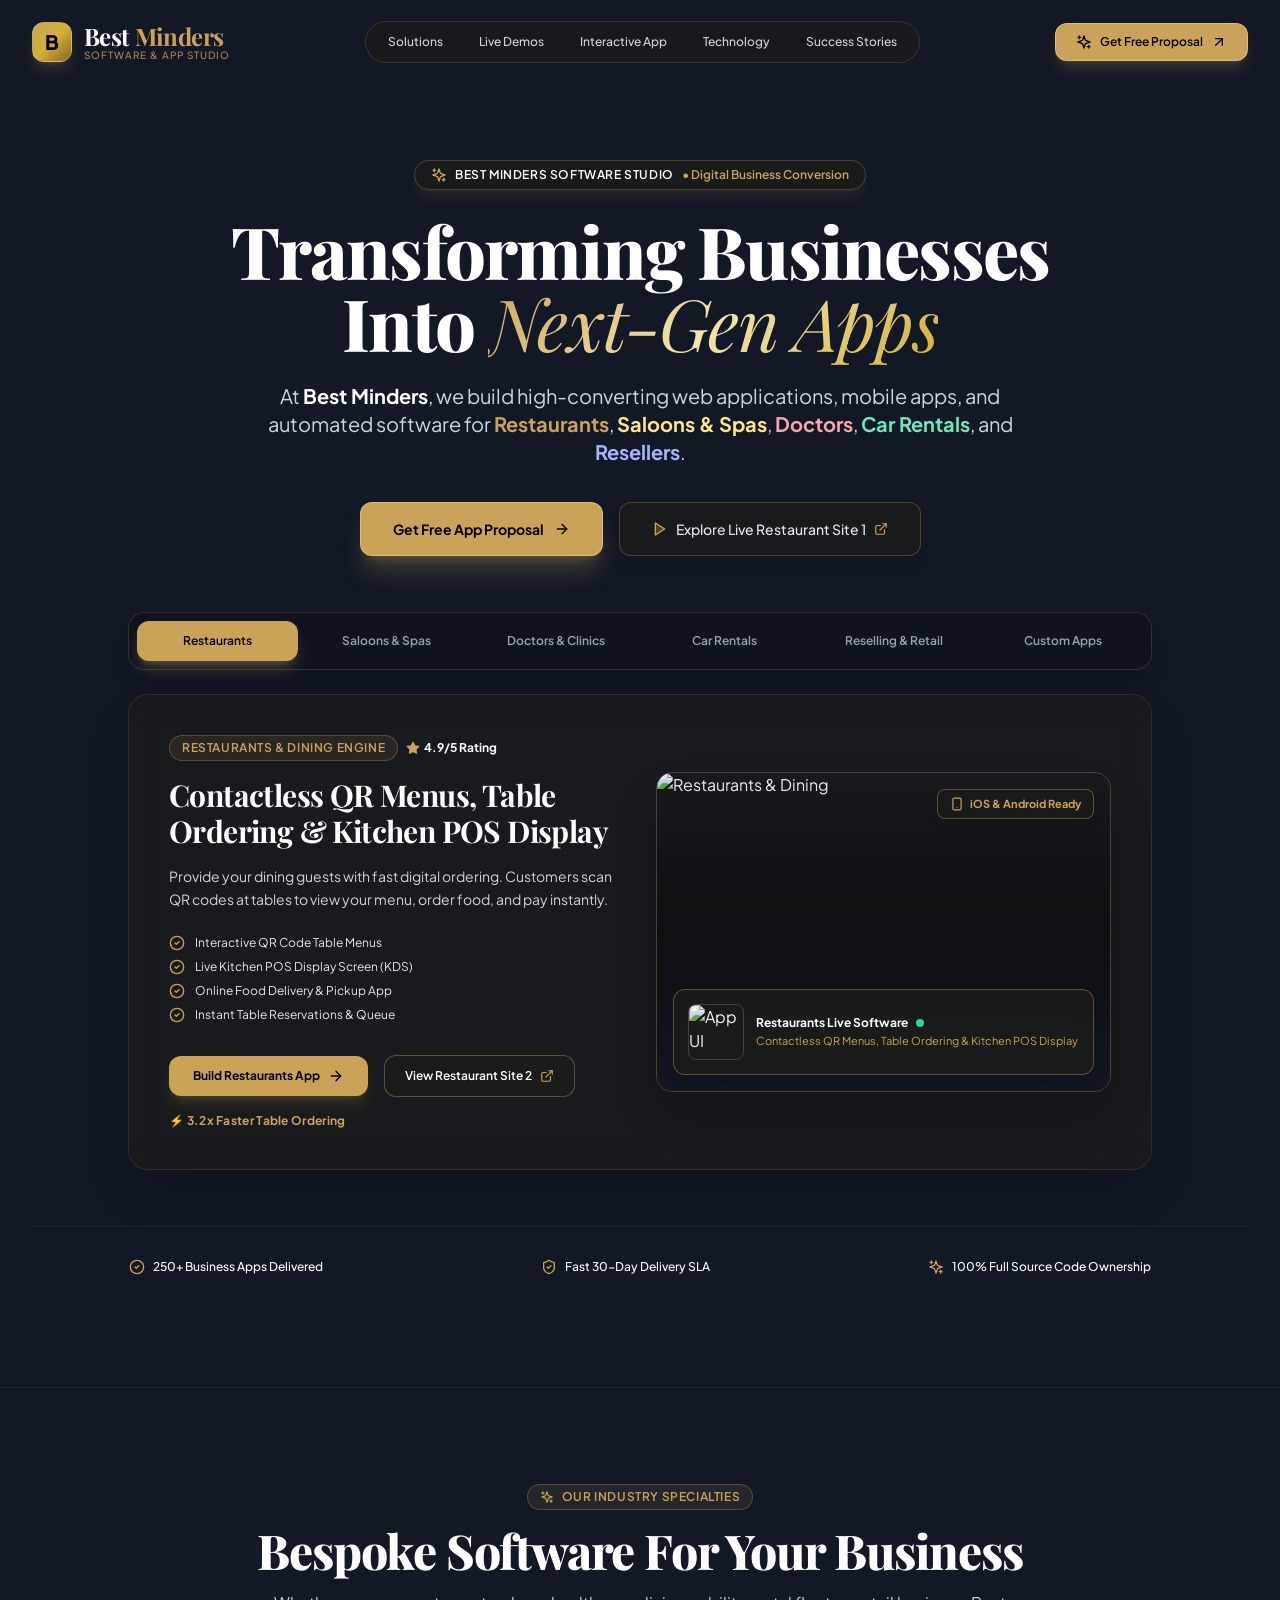
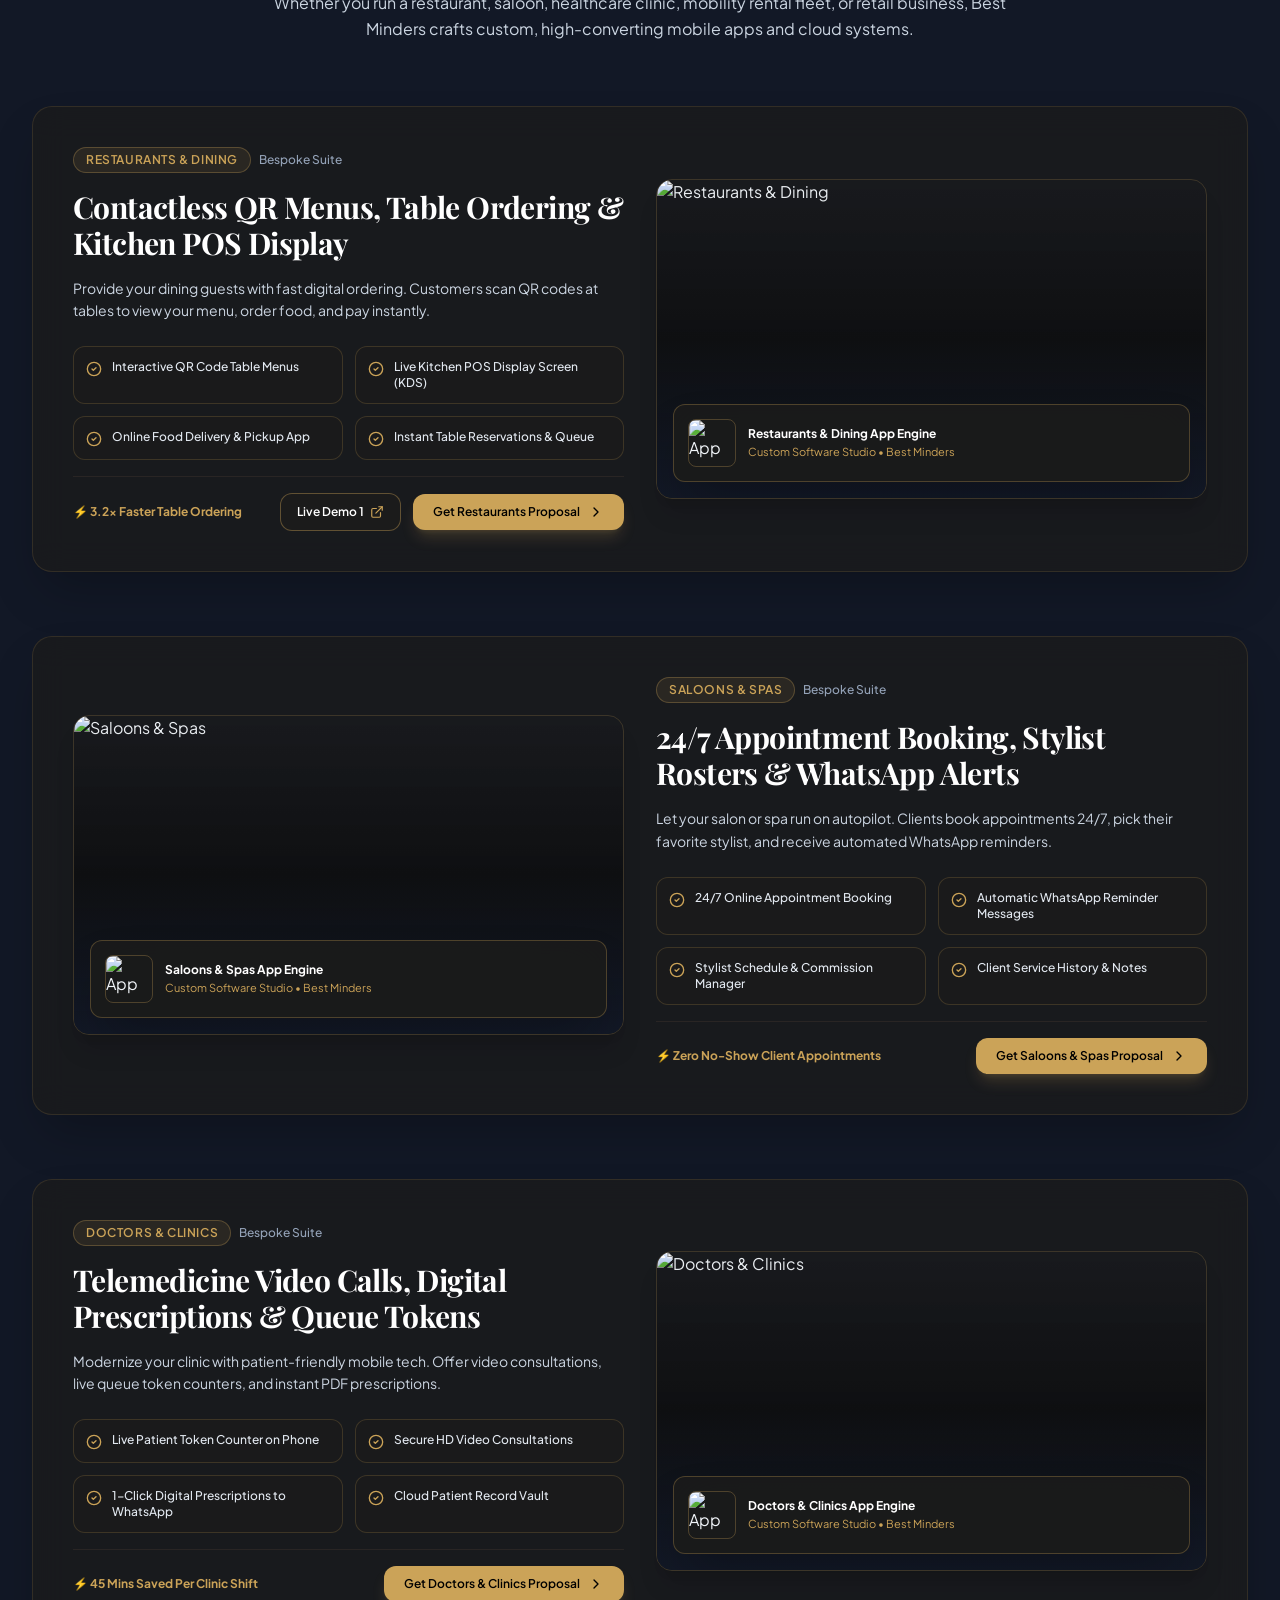
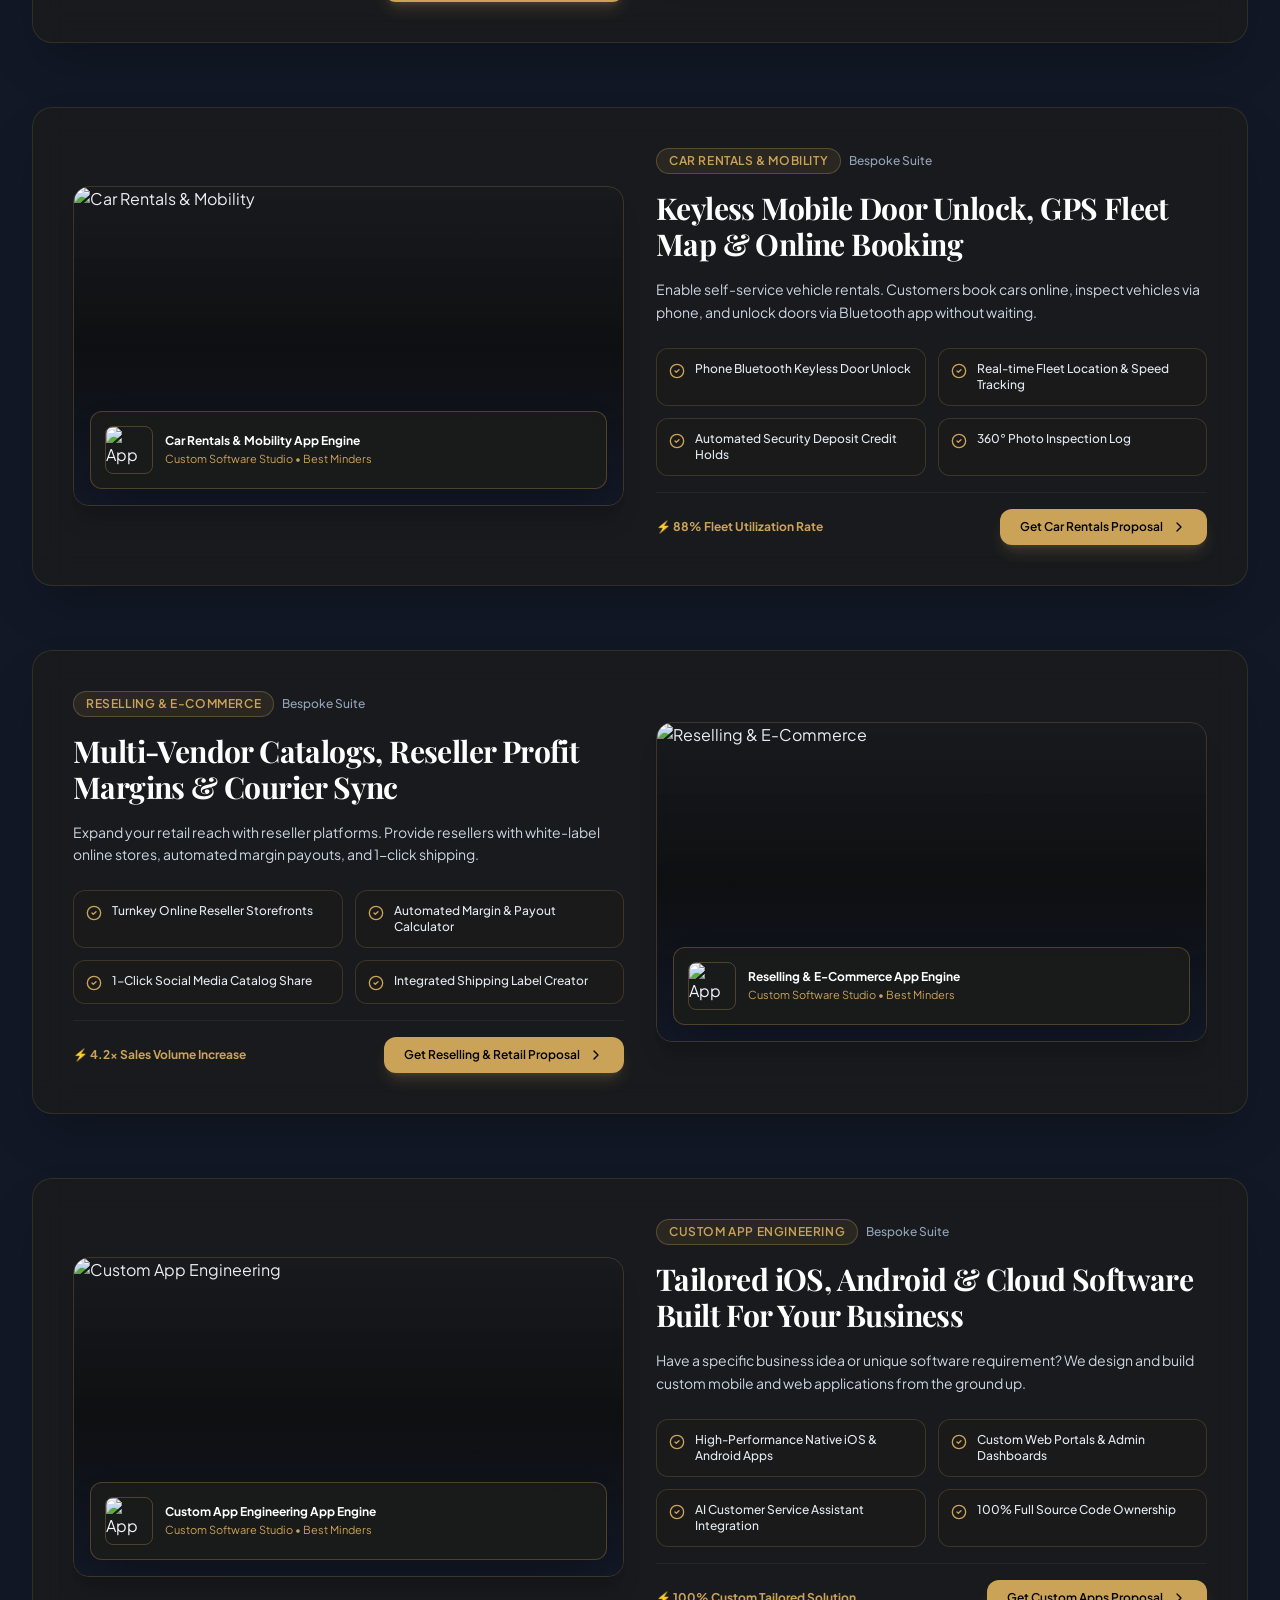
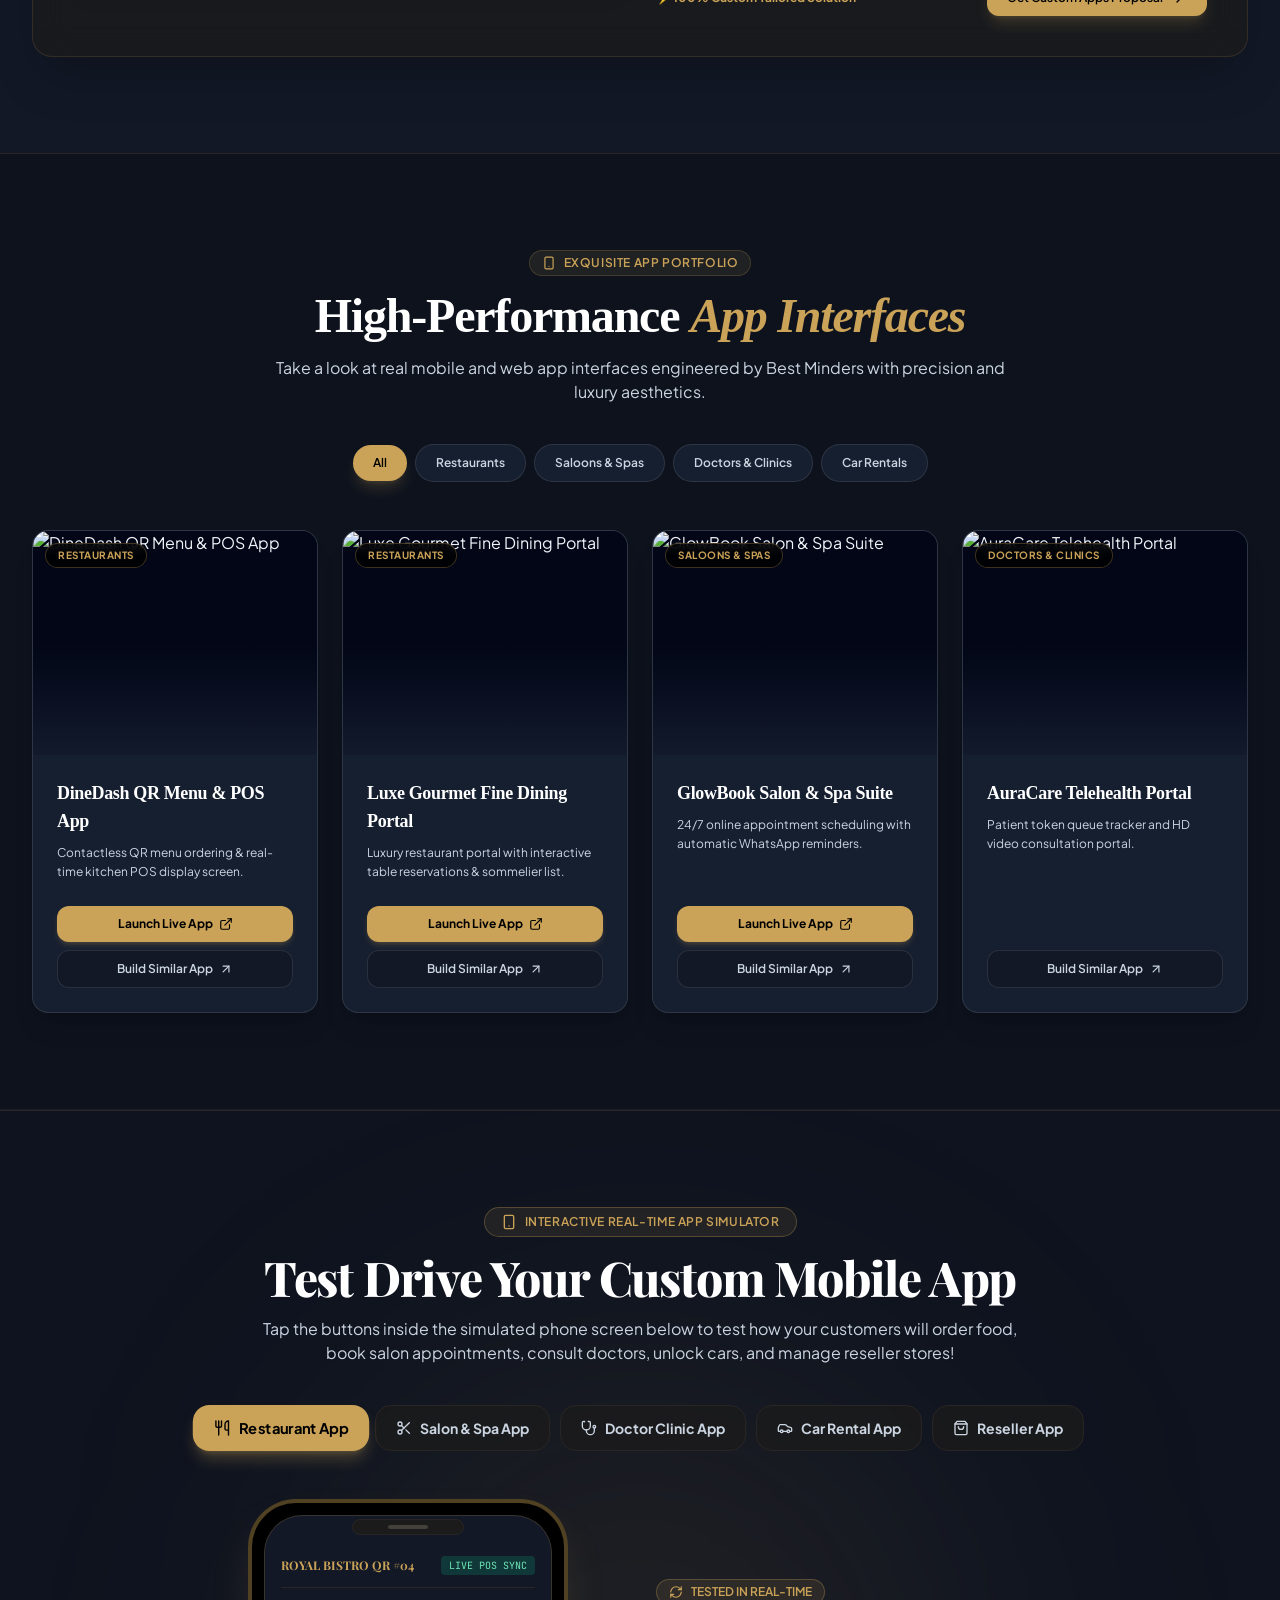
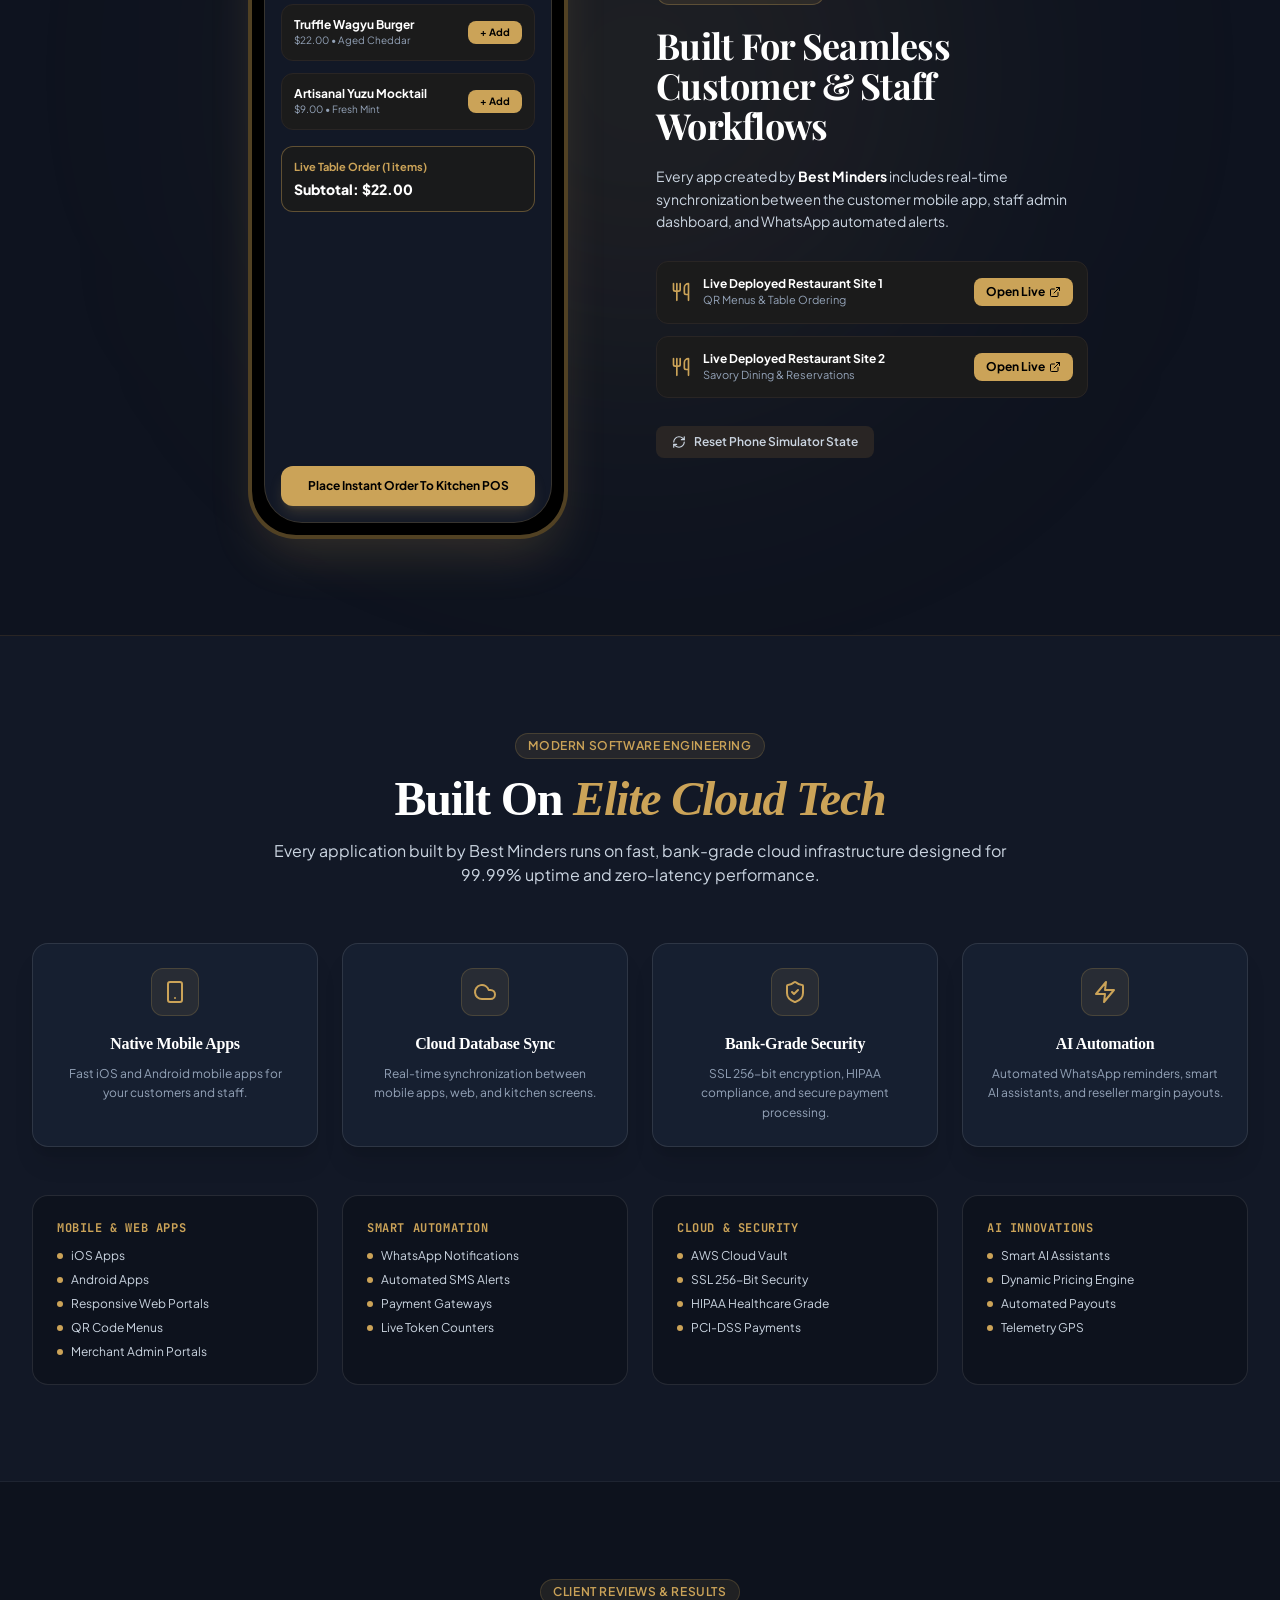
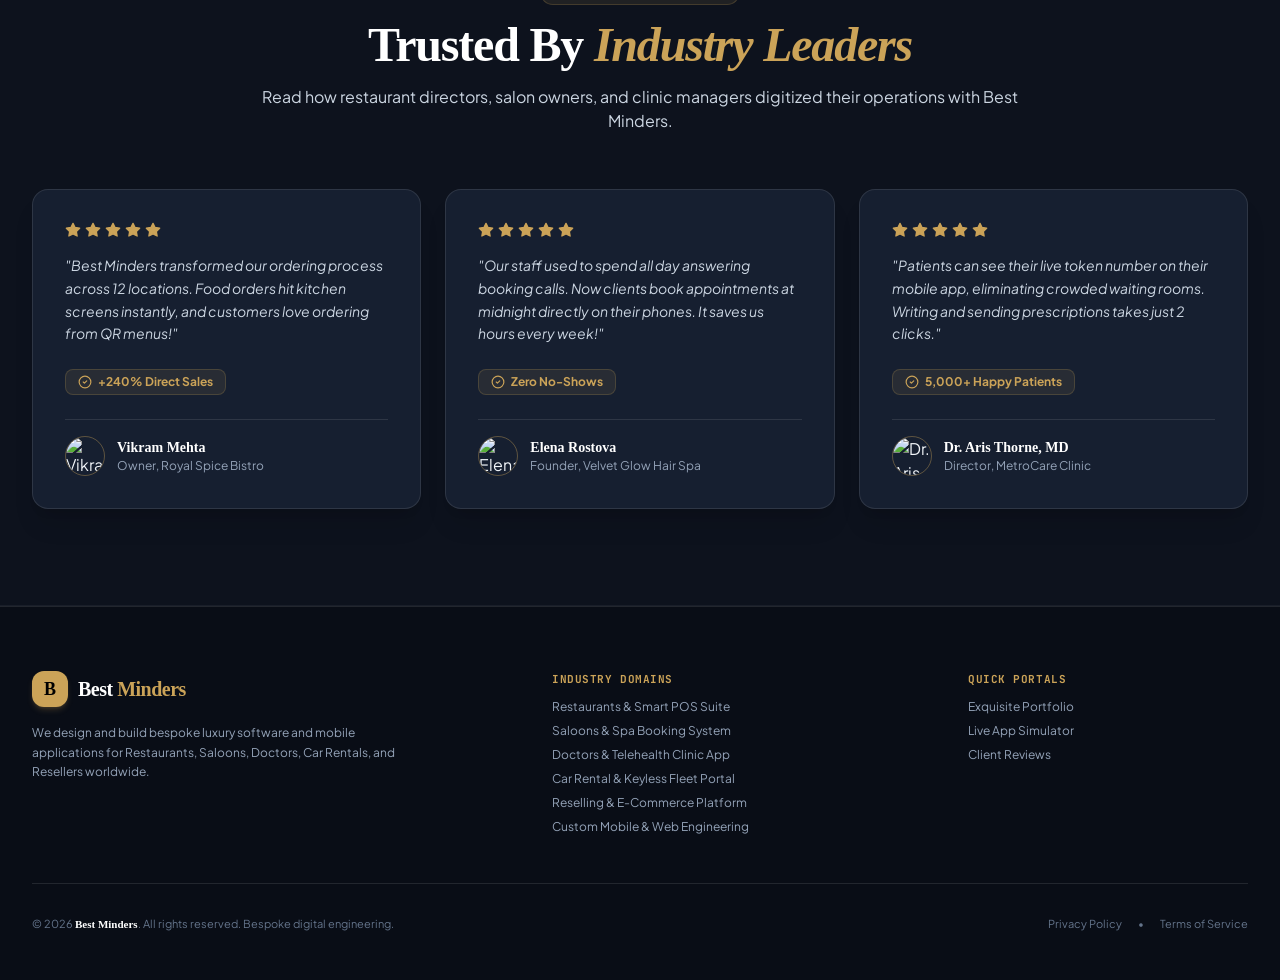
==== index.html @ 233a8b3b "Deploy luxury main site build: index.html" ====
<!DOCTYPE html>
<html lang="en" class="dark scroll-smooth">
  <head>
    <meta charset="UTF-8" />
    <link rel="icon" type="image/svg+xml" href="data:image/svg+xml,<svg xmlns=%22http://www.w3.org/2000/svg%22 viewBox=%220 0 100 100%22><text y=%22.9em%22 font-size=%2290%22>⚡</text></svg>" />
    <meta name="viewport" content="width=device-width, initial-scale=1.0" />
    <title>Best Minders | Next-Gen Software Solutions & Digital Transformation</title>
    <meta name="description" content="Best Minders empowers traditional businesses (Restaurants, Saloons & Spas, Doctors, Car Rentals, Reselling) with futuristic web, mobile & enterprise AI software solutions." />
    <meta name="keywords" content="Best Minders, Digital Transformation, Software Solutions, Business Tech Conversion, Restaurant POS App, Doctor Telemedicine App, Saloon Booking Software, Car Rental Fleet Management, Reselling Marketplace, Custom App Development" />
    
    <!-- Fonts -->
    <link rel="preconnect" href="https://fonts.googleapis.com">
    <link rel="preconnect" href="https://fonts.gstatic.com" crossorigin>
    <link href="https://fonts.googleapis.com/css2?family=JetBrains+Mono:wght@400;500;700&family=Playfair+Display:ital,wght@0,400..900;1,400..900&family=Plus+Jakarta+Sans:wght@300;400;500;600;700;800&family=Space+Grotesk:wght@400;500;600;700&display=swap" rel="stylesheet">
    <script type="module" crossorigin src="/assets/index-D9qOmiol.js"></script>
    <link rel="stylesheet" crossorigin href="/assets/index-5s99L19O.css">
  </head>
  <body class="bg-[#121826] text-slate-100 font-sans antialiased selection:bg-[#cba358] selection:text-black overflow-x-hidden">
    <div id="root"></div>
  </body>
</html>
---- assets/index-5s99L19O.css ----
*,:before,:after{--tw-border-spacing-x: 0;--tw-border-spacing-y: 0;--tw-translate-x: 0;--tw-translate-y: 0;--tw-rotate: 0;--tw-skew-x: 0;--tw-skew-y: 0;--tw-scale-x: 1;--tw-scale-y: 1;--tw-pan-x: ;--tw-pan-y: ;--tw-pinch-zoom: ;--tw-scroll-snap-strictness: proximity;--tw-gradient-from-position: ;--tw-gradient-via-position: ;--tw-gradient-to-position: ;--tw-ordinal: ;--tw-slashed-zero: ;--tw-numeric-figure: ;--tw-numeric-spacing: ;--tw-numeric-fraction: ;--tw-ring-inset: ;--tw-ring-offset-width: 0px;--tw-ring-offset-color: #fff;--tw-ring-color: rgb(59 130 246 / .5);--tw-ring-offset-shadow: 0 0 #0000;--tw-ring-shadow: 0 0 #0000;--tw-shadow: 0 0 #0000;--tw-shadow-colored: 0 0 #0000;--tw-blur: ;--tw-brightness: ;--tw-contrast: ;--tw-grayscale: ;--tw-hue-rotate: ;--tw-invert: ;--tw-saturate: ;--tw-sepia: ;--tw-drop-shadow: ;--tw-backdrop-blur: ;--tw-backdrop-brightness: ;--tw-backdrop-contrast: ;--tw-backdrop-grayscale: ;--tw-backdrop-hue-rotate: ;--tw-backdrop-invert: ;--tw-backdrop-opacity: ;--tw-backdrop-saturate: ;--tw-backdrop-sepia: ;--tw-contain-size: ;--tw-contain-layout: ;--tw-contain-paint: ;--tw-contain-style: }::backdrop{--tw-border-spacing-x: 0;--tw-border-spacing-y: 0;--tw-translate-x: 0;--tw-translate-y: 0;--tw-rotate: 0;--tw-skew-x: 0;--tw-skew-y: 0;--tw-scale-x: 1;--tw-scale-y: 1;--tw-pan-x: ;--tw-pan-y: ;--tw-pinch-zoom: ;--tw-scroll-snap-strictness: proximity;--tw-gradient-from-position: ;--tw-gradient-via-position: ;--tw-gradient-to-position: ;--tw-ordinal: ;--tw-slashed-zero: ;--tw-numeric-figure: ;--tw-numeric-spacing: ;--tw-numeric-fraction: ;--tw-ring-inset: ;--tw-ring-offset-width: 0px;--tw-ring-offset-color: #fff;--tw-ring-color: rgb(59 130 246 / .5);--tw-ring-offset-shadow: 0 0 #0000;--tw-ring-shadow: 0 0 #0000;--tw-shadow: 0 0 #0000;--tw-shadow-colored: 0 0 #0000;--tw-blur: ;--tw-brightness: ;--tw-contrast: ;--tw-grayscale: ;--tw-hue-rotate: ;--tw-invert: ;--tw-saturate: ;--tw-sepia: ;--tw-drop-shadow: ;--tw-backdrop-blur: ;--tw-backdrop-brightness: ;--tw-backdrop-contrast: ;--tw-backdrop-grayscale: ;--tw-backdrop-hue-rotate: ;--tw-backdrop-invert: ;--tw-backdrop-opacity: ;--tw-backdrop-saturate: ;--tw-backdrop-sepia: ;--tw-contain-size: ;--tw-contain-layout: ;--tw-contain-paint: ;--tw-contain-style: }*,:before,:after{box-sizing:border-box;border-width:0;border-style:solid;border-color:#e5e7eb}:before,:after{--tw-content: ""}html,:host{line-height:1.5;-webkit-text-size-adjust:100%;-moz-tab-size:4;-o-tab-size:4;tab-size:4;font-family:Plus Jakarta Sans,Inter,sans-serif;font-feature-settings:normal;font-variation-settings:normal;-webkit-tap-highlight-color:transparent}body{margin:0;line-height:inherit}hr{height:0;color:inherit;border-top-width:1px}abbr:where([title]){-webkit-text-decoration:underline dotted;text-decoration:underline dotted}h1,h2,h3,h4,h5,h6{font-size:inherit;font-weight:inherit}a{color:inherit;text-decoration:inherit}b,strong{font-weight:bolder}code,kbd,samp,pre{font-family:JetBrains Mono,monospace;font-feature-settings:normal;font-variation-settings:normal;font-size:1em}small{font-size:80%}sub,sup{font-size:75%;line-height:0;position:relative;vertical-align:baseline}sub{bottom:-.25em}sup{top:-.5em}table{text-indent:0;border-color:inherit;border-collapse:collapse}button,input,optgroup,select,textarea{font-family:inherit;font-feature-settings:inherit;font-variation-settings:inherit;font-size:100%;font-weight:inherit;line-height:inherit;letter-spacing:inherit;color:inherit;margin:0;padding:0}button,select{text-transform:none}button,input:where([type=button]),input:where([type=reset]),input:where([type=submit]){-webkit-appearance:button;background-color:transparent;background-image:none}:-moz-focusring{outline:auto}:-moz-ui-invalid{box-shadow:none}progress{vertical-align:baseline}::-webkit-inner-spin-button,::-webkit-outer-spin-button{height:auto}[type=search]{-webkit-appearance:textfield;outline-offset:-2px}::-webkit-search-decoration{-webkit-appearance:none}::-webkit-file-upload-button{-webkit-appearance:button;font:inherit}summary{display:list-item}blockquote,dl,dd,h1,h2,h3,h4,h5,h6,hr,figure,p,pre{margin:0}fieldset{margin:0;padding:0}legend{padding:0}ol,ul,menu{list-style:none;margin:0;padding:0}dialog{padding:0}textarea{resize:vertical}input::-moz-placeholder,textarea::-moz-placeholder{opacity:1;color:#9ca3af}input::placeholder,textarea::placeholder{opacity:1;color:#9ca3af}button,[role=button]{cursor:pointer}:disabled{cursor:default}img,svg,video,canvas,audio,iframe,embed,object{display:block;vertical-align:middle}img,video{max-width:100%;height:auto}[hidden]:where(:not([hidden=until-found])){display:none}body{background-color:#121826;color:#e2e8f0;font-family:Plus Jakarta Sans,-apple-system,BlinkMacSystemFont,sans-serif;overflow-x:hidden}h1,h2,h3,h4,h5,h6{letter-spacing:-.02em}.pointer-events-none{pointer-events:none}.fixed{position:fixed}.absolute{position:absolute}.relative{position:relative}.sticky{position:sticky}.inset-0{top:0;right:0;bottom:0;left:0}.bottom-4{bottom:1rem}.left-0{left:0}.left-1\/2{left:50%}.left-3{left:.75rem}.left-4{left:1rem}.right-0{right:0}.right-4{right:1rem}.right-5{right:1.25rem}.top-0{top:0}.top-1\/2{top:50%}.top-28{top:7rem}.top-3{top:.75rem}.top-4{top:1rem}.top-5{top:1.25rem}.z-0{z-index:0}.z-10{z-index:10}.z-30{z-index:30}.z-50{z-index:50}.mx-auto{margin-left:auto;margin-right:auto}.-mt-1{margin-top:-.25rem}.mb-1{margin-bottom:.25rem}.mb-1\.5{margin-bottom:.375rem}.mb-16{margin-bottom:4rem}.mb-3{margin-bottom:.75rem}.mb-4{margin-bottom:1rem}.mb-6{margin-bottom:1.5rem}.mt-0\.5{margin-top:.125rem}.mt-1{margin-top:.25rem}.mt-10{margin-top:2.5rem}.mt-12{margin-top:3rem}.mt-14{margin-top:3.5rem}.mt-2{margin-top:.5rem}.mt-3{margin-top:.75rem}.mt-4{margin-top:1rem}.mt-6{margin-top:1.5rem}.mt-8{margin-top:2rem}.mt-9{margin-top:2.25rem}.block{display:block}.flex{display:flex}.inline-flex{display:inline-flex}.table{display:table}.grid{display:grid}.hidden{display:none}.h-1{height:.25rem}.h-1\.5{height:.375rem}.h-10{height:2.5rem}.h-12{height:3rem}.h-14{height:3.5rem}.h-16{height:4rem}.h-2{height:.5rem}.h-3{height:.75rem}.h-3\.5{height:.875rem}.h-4{height:1rem}.h-5{height:1.25rem}.h-56{height:14rem}.h-6{height:1.5rem}.h-64{height:16rem}.h-8{height:2rem}.h-9{height:2.25rem}.h-\[500px\]{height:500px}.h-\[600px\]{height:600px}.h-\[640px\]{height:640px}.h-full{height:100%}.max-h-\[90vh\]{max-height:90vh}.min-h-screen{min-height:100vh}.w-1\.5{width:.375rem}.w-10{width:2.5rem}.w-12{width:3rem}.w-14{width:3.5rem}.w-16{width:4rem}.w-2{width:.5rem}.w-28{width:7rem}.w-3{width:.75rem}.w-3\.5{width:.875rem}.w-4{width:1rem}.w-5{width:1.25rem}.w-6{width:1.5rem}.w-8{width:2rem}.w-9{width:2.25rem}.w-\[320px\]{width:320px}.w-\[600px\]{width:600px}.w-\[800px\]{width:800px}.w-full{width:100%}.max-w-2xl{max-width:42rem}.max-w-3xl{max-width:48rem}.max-w-4xl{max-width:56rem}.max-w-5xl{max-width:64rem}.max-w-7xl{max-width:80rem}.max-w-md{max-width:28rem}.max-w-sm{max-width:24rem}.shrink-0{flex-shrink:0}.-translate-x-1\/2{--tw-translate-x: -50%;transform:translate(var(--tw-translate-x),var(--tw-translate-y)) rotate(var(--tw-rotate)) skew(var(--tw-skew-x)) skewY(var(--tw-skew-y)) scaleX(var(--tw-scale-x)) scaleY(var(--tw-scale-y))}.-translate-y-1\/2{--tw-translate-y: -50%;transform:translate(var(--tw-translate-x),var(--tw-translate-y)) rotate(var(--tw-rotate)) skew(var(--tw-skew-x)) skewY(var(--tw-skew-y)) scaleX(var(--tw-scale-x)) scaleY(var(--tw-scale-y))}.translate-y-0{--tw-translate-y: 0px;transform:translate(var(--tw-translate-x),var(--tw-translate-y)) rotate(var(--tw-rotate)) skew(var(--tw-skew-x)) skewY(var(--tw-skew-y)) scaleX(var(--tw-scale-x)) scaleY(var(--tw-scale-y))}.translate-y-12{--tw-translate-y: 3rem;transform:translate(var(--tw-translate-x),var(--tw-translate-y)) rotate(var(--tw-rotate)) skew(var(--tw-skew-x)) skewY(var(--tw-skew-y)) scaleX(var(--tw-scale-x)) scaleY(var(--tw-scale-y))}.scale-105{--tw-scale-x: 1.05;--tw-scale-y: 1.05;transform:translate(var(--tw-translate-x),var(--tw-translate-y)) rotate(var(--tw-rotate)) skew(var(--tw-skew-x)) skewY(var(--tw-skew-y)) scaleX(var(--tw-scale-x)) scaleY(var(--tw-scale-y))}.transform{transform:translate(var(--tw-translate-x),var(--tw-translate-y)) rotate(var(--tw-rotate)) skew(var(--tw-skew-x)) skewY(var(--tw-skew-y)) scaleX(var(--tw-scale-x)) scaleY(var(--tw-scale-y))}@keyframes bounce{0%,to{transform:translateY(-25%);animation-timing-function:cubic-bezier(.8,0,1,1)}50%{transform:none;animation-timing-function:cubic-bezier(0,0,.2,1)}}.animate-bounce{animation:bounce 1s infinite}@keyframes pulse{50%{opacity:.5}}.animate-pulse{animation:pulse 2s cubic-bezier(.4,0,.6,1) infinite}.resize{resize:both}.grid-cols-1{grid-template-columns:repeat(1,minmax(0,1fr))}.grid-cols-2{grid-template-columns:repeat(2,minmax(0,1fr))}.flex-col{flex-direction:column}.flex-wrap{flex-wrap:wrap}.items-start{align-items:flex-start}.items-center{align-items:center}.justify-center{justify-content:center}.justify-between{justify-content:space-between}.justify-around{justify-content:space-around}.gap-1{gap:.25rem}.gap-1\.5{gap:.375rem}.gap-2{gap:.5rem}.gap-2\.5{gap:.625rem}.gap-3{gap:.75rem}.gap-4{gap:1rem}.gap-6{gap:1.5rem}.gap-8{gap:2rem}.space-y-1>:not([hidden])~:not([hidden]){--tw-space-y-reverse: 0;margin-top:calc(.25rem * calc(1 - var(--tw-space-y-reverse)));margin-bottom:calc(.25rem * var(--tw-space-y-reverse))}.space-y-16>:not([hidden])~:not([hidden]){--tw-space-y-reverse: 0;margin-top:calc(4rem * calc(1 - var(--tw-space-y-reverse)));margin-bottom:calc(4rem * var(--tw-space-y-reverse))}.space-y-2>:not([hidden])~:not([hidden]){--tw-space-y-reverse: 0;margin-top:calc(.5rem * calc(1 - var(--tw-space-y-reverse)));margin-bottom:calc(.5rem * var(--tw-space-y-reverse))}.space-y-3>:not([hidden])~:not([hidden]){--tw-space-y-reverse: 0;margin-top:calc(.75rem * calc(1 - var(--tw-space-y-reverse)));margin-bottom:calc(.75rem * var(--tw-space-y-reverse))}.space-y-4>:not([hidden])~:not([hidden]){--tw-space-y-reverse: 0;margin-top:calc(1rem * calc(1 - var(--tw-space-y-reverse)));margin-bottom:calc(1rem * var(--tw-space-y-reverse))}.space-y-5>:not([hidden])~:not([hidden]){--tw-space-y-reverse: 0;margin-top:calc(1.25rem * calc(1 - var(--tw-space-y-reverse)));margin-bottom:calc(1.25rem * var(--tw-space-y-reverse))}.space-y-6>:not([hidden])~:not([hidden]){--tw-space-y-reverse: 0;margin-top:calc(1.5rem * calc(1 - var(--tw-space-y-reverse)));margin-bottom:calc(1.5rem * var(--tw-space-y-reverse))}.overflow-hidden{overflow:hidden}.overflow-y-auto{overflow-y:auto}.overflow-x-hidden{overflow-x:hidden}.scroll-smooth{scroll-behavior:smooth}.rounded{border-radius:.25rem}.rounded-2xl{border-radius:1rem}.rounded-3xl{border-radius:1.5rem}.rounded-\[38px\]{border-radius:38px}.rounded-\[48px\]{border-radius:48px}.rounded-full{border-radius:9999px}.rounded-lg{border-radius:.5rem}.rounded-xl{border-radius:.75rem}.border{border-width:1px}.border-4{border-width:4px}.border-b{border-bottom-width:1px}.border-t{border-top-width:1px}.border-\[\#cba358\]\/20{border-color:#cba35833}.border-\[\#cba358\]\/30{border-color:#cba3584d}.border-\[\#cba358\]\/40{border-color:#cba35866}.border-\[\#f3e5ab\]\/30{border-color:#f3e5ab4d}.border-\[\#f3e5ab\]\/40{border-color:#f3e5ab66}.border-emerald-500\/40{border-color:#10b98166}.border-emerald-500\/50{border-color:#10b98180}.border-indigo-500{--tw-border-opacity: 1;border-color:rgb(99 102 241 / var(--tw-border-opacity, 1))}.border-indigo-500\/20{border-color:#6366f133}.border-indigo-500\/30{border-color:#6366f14d}.border-slate-700{--tw-border-opacity: 1;border-color:rgb(51 65 85 / var(--tw-border-opacity, 1))}.border-slate-800{--tw-border-opacity: 1;border-color:rgb(30 41 59 / var(--tw-border-opacity, 1))}.border-stone-800{--tw-border-opacity: 1;border-color:rgb(41 37 36 / var(--tw-border-opacity, 1))}.border-stone-800\/80{border-color:#292524cc}.border-white\/10{border-color:#ffffff1a}.border-white\/5{border-color:#ffffff0d}.bg-\[\#090d16\]{--tw-bg-opacity: 1;background-color:rgb(9 13 22 / var(--tw-bg-opacity, 1))}.bg-\[\#0b0f17\]{--tw-bg-opacity: 1;background-color:rgb(11 15 23 / var(--tw-bg-opacity, 1))}.bg-\[\#0d121d\]{--tw-bg-opacity: 1;background-color:rgb(13 18 29 / var(--tw-bg-opacity, 1))}.bg-\[\#0e131f\]{--tw-bg-opacity: 1;background-color:rgb(14 19 31 / var(--tw-bg-opacity, 1))}.bg-\[\#121826\]{--tw-bg-opacity: 1;background-color:rgb(18 24 38 / var(--tw-bg-opacity, 1))}.bg-\[\#121826\]\/90{background-color:#121826e6}.bg-\[\#161f30\]{--tw-bg-opacity: 1;background-color:rgb(22 31 48 / var(--tw-bg-opacity, 1))}.bg-\[\#1b1b1b\]{--tw-bg-opacity: 1;background-color:rgb(27 27 27 / var(--tw-bg-opacity, 1))}.bg-\[\#1b1b1b\]\/80{background-color:#1b1b1bcc}.bg-\[\#1b1b1b\]\/90{background-color:#1b1b1be6}.bg-\[\#1b1b1b\]\/95{background-color:#1b1b1bf2}.bg-\[\#cba358\]{--tw-bg-opacity: 1;background-color:rgb(203 163 88 / var(--tw-bg-opacity, 1))}.bg-\[\#cba358\]\/10{background-color:#cba3581a}.bg-\[\#cba358\]\/20{background-color:#cba35833}.bg-black{--tw-bg-opacity: 1;background-color:rgb(0 0 0 / var(--tw-bg-opacity, 1))}.bg-black\/80{background-color:#000c}.bg-emerald-400{--tw-bg-opacity: 1;background-color:rgb(52 211 153 / var(--tw-bg-opacity, 1))}.bg-emerald-500\/20{background-color:#10b98133}.bg-emerald-600{--tw-bg-opacity: 1;background-color:rgb(5 150 105 / var(--tw-bg-opacity, 1))}.bg-emerald-950{--tw-bg-opacity: 1;background-color:rgb(2 44 34 / var(--tw-bg-opacity, 1))}.bg-emerald-950\/80{background-color:#022c22cc}.bg-indigo-500{--tw-bg-opacity: 1;background-color:rgb(99 102 241 / var(--tw-bg-opacity, 1))}.bg-indigo-500\/10{background-color:#6366f11a}.bg-indigo-500\/20{background-color:#6366f133}.bg-indigo-600{--tw-bg-opacity: 1;background-color:rgb(79 70 229 / var(--tw-bg-opacity, 1))}.bg-slate-900{--tw-bg-opacity: 1;background-color:rgb(15 23 42 / var(--tw-bg-opacity, 1))}.bg-slate-950{--tw-bg-opacity: 1;background-color:rgb(2 6 23 / var(--tw-bg-opacity, 1))}.bg-slate-950\/60{background-color:#02061799}.bg-stone-700{--tw-bg-opacity: 1;background-color:rgb(68 64 60 / var(--tw-bg-opacity, 1))}.bg-stone-800{--tw-bg-opacity: 1;background-color:rgb(41 37 36 / var(--tw-bg-opacity, 1))}.bg-transparent{background-color:transparent}.bg-gradient-to-br{background-image:linear-gradient(to bottom right,var(--tw-gradient-stops))}.bg-gradient-to-t{background-image:linear-gradient(to top,var(--tw-gradient-stops))}.from-\[\#121826\]{--tw-gradient-from: #121826 var(--tw-gradient-from-position);--tw-gradient-to: rgb(18 24 38 / 0) var(--tw-gradient-to-position);--tw-gradient-stops: var(--tw-gradient-from), var(--tw-gradient-to)}.from-\[\#161f30\]{--tw-gradient-from: #161f30 var(--tw-gradient-from-position);--tw-gradient-to: rgb(22 31 48 / 0) var(--tw-gradient-to-position);--tw-gradient-stops: var(--tw-gradient-from), var(--tw-gradient-to)}.from-\[\#cba358\]{--tw-gradient-from: #cba358 var(--tw-gradient-from-position);--tw-gradient-to: rgb(203 163 88 / 0) var(--tw-gradient-to-position);--tw-gradient-stops: var(--tw-gradient-from), var(--tw-gradient-to)}.from-\[\#cba358\]\/15{--tw-gradient-from: rgb(203 163 88 / .15) var(--tw-gradient-from-position);--tw-gradient-to: rgb(203 163 88 / 0) var(--tw-gradient-to-position);--tw-gradient-stops: var(--tw-gradient-from), var(--tw-gradient-to)}.via-\[\#d4af37\]{--tw-gradient-to: rgb(212 175 55 / 0) var(--tw-gradient-to-position);--tw-gradient-stops: var(--tw-gradient-from), #d4af37 var(--tw-gradient-via-position), var(--tw-gradient-to)}.via-black\/40{--tw-gradient-to: rgb(0 0 0 / 0) var(--tw-gradient-to-position);--tw-gradient-stops: var(--tw-gradient-from), rgb(0 0 0 / .4) var(--tw-gradient-via-position), var(--tw-gradient-to)}.via-transparent{--tw-gradient-to: rgb(0 0 0 / 0) var(--tw-gradient-to-position);--tw-gradient-stops: var(--tw-gradient-from), transparent var(--tw-gradient-via-position), var(--tw-gradient-to)}.to-\[\#866627\]{--tw-gradient-to: #866627 var(--tw-gradient-to-position)}.to-transparent{--tw-gradient-to: transparent var(--tw-gradient-to-position)}.fill-\[\#cba358\]{fill:#cba358}.fill-\[\#cba358\]\/30{fill:#cba3584d}.stroke-\[3\]{stroke-width:3}.object-cover{-o-object-fit:cover;object-fit:cover}.p-1\.5{padding:.375rem}.p-2{padding:.5rem}.p-2\.5{padding:.625rem}.p-3{padding:.75rem}.p-3\.5{padding:.875rem}.p-4{padding:1rem}.p-6{padding:1.5rem}.p-8{padding:2rem}.px-2{padding-left:.5rem;padding-right:.5rem}.px-3{padding-left:.75rem;padding-right:.75rem}.px-4{padding-left:1rem;padding-right:1rem}.px-5{padding-left:1.25rem;padding-right:1.25rem}.px-6{padding-left:1.5rem;padding-right:1.5rem}.px-8{padding-left:2rem;padding-right:2rem}.py-0\.5{padding-top:.125rem;padding-bottom:.125rem}.py-1{padding-top:.25rem;padding-bottom:.25rem}.py-1\.5{padding-top:.375rem;padding-bottom:.375rem}.py-2{padding-top:.5rem;padding-bottom:.5rem}.py-2\.5{padding-top:.625rem;padding-bottom:.625rem}.py-24{padding-top:6rem;padding-bottom:6rem}.py-3{padding-top:.75rem;padding-bottom:.75rem}.py-3\.5{padding-top:.875rem;padding-bottom:.875rem}.py-4{padding-top:1rem;padding-bottom:1rem}.py-5{padding-top:1.25rem;padding-bottom:1.25rem}.py-8{padding-top:2rem;padding-bottom:2rem}.pb-12{padding-bottom:3rem}.pb-20{padding-bottom:5rem}.pb-3{padding-bottom:.75rem}.pb-4{padding-bottom:1rem}.pb-6{padding-bottom:1.5rem}.pr-2{padding-right:.5rem}.pt-0{padding-top:0}.pt-10{padding-top:2.5rem}.pt-16{padding-top:4rem}.pt-2{padding-top:.5rem}.pt-32{padding-top:8rem}.pt-4{padding-top:1rem}.pt-6{padding-top:1.5rem}.pt-8{padding-top:2rem}.text-left{text-align:left}.text-center{text-align:center}.font-mono{font-family:JetBrains Mono,monospace}.font-sans{font-family:Plus Jakarta Sans,Inter,sans-serif}.font-serif{font-family:ui-serif,Georgia,Cambria,Times New Roman,Times,serif}.text-2xl{font-size:1.5rem;line-height:2rem}.text-3xl{font-size:1.875rem;line-height:2.25rem}.text-4xl{font-size:2.25rem;line-height:2.5rem}.text-\[10px\]{font-size:10px}.text-\[11px\]{font-size:11px}.text-base{font-size:1rem;line-height:1.5rem}.text-lg{font-size:1.125rem;line-height:1.75rem}.text-sm{font-size:.875rem;line-height:1.25rem}.text-xl{font-size:1.25rem;line-height:1.75rem}.text-xs{font-size:.75rem;line-height:1rem}.font-bold{font-weight:700}.font-extrabold{font-weight:800}.font-medium{font-weight:500}.font-normal{font-weight:400}.font-semibold{font-weight:600}.uppercase{text-transform:uppercase}.italic{font-style:italic}.leading-\[1\.1\]{line-height:1.1}.leading-relaxed{line-height:1.625}.tracking-tight{letter-spacing:-.025em}.tracking-wide{letter-spacing:.025em}.tracking-wider{letter-spacing:.05em}.tracking-widest{letter-spacing:.1em}.text-\[\#cba358\]{--tw-text-opacity: 1;color:rgb(203 163 88 / var(--tw-text-opacity, 1))}.text-\[\#cba358\]\/80{color:#cba358cc}.text-amber-200{--tw-text-opacity: 1;color:rgb(253 230 138 / var(--tw-text-opacity, 1))}.text-black{--tw-text-opacity: 1;color:rgb(0 0 0 / var(--tw-text-opacity, 1))}.text-emerald-300{--tw-text-opacity: 1;color:rgb(110 231 183 / var(--tw-text-opacity, 1))}.text-emerald-400{--tw-text-opacity: 1;color:rgb(52 211 153 / var(--tw-text-opacity, 1))}.text-indigo-300{--tw-text-opacity: 1;color:rgb(165 180 252 / var(--tw-text-opacity, 1))}.text-indigo-400{--tw-text-opacity: 1;color:rgb(129 140 248 / var(--tw-text-opacity, 1))}.text-rose-300{--tw-text-opacity: 1;color:rgb(253 164 175 / var(--tw-text-opacity, 1))}.text-rose-400{--tw-text-opacity: 1;color:rgb(251 113 133 / var(--tw-text-opacity, 1))}.text-slate-100{--tw-text-opacity: 1;color:rgb(241 245 249 / var(--tw-text-opacity, 1))}.text-slate-200{--tw-text-opacity: 1;color:rgb(226 232 240 / var(--tw-text-opacity, 1))}.text-slate-300{--tw-text-opacity: 1;color:rgb(203 213 225 / var(--tw-text-opacity, 1))}.text-slate-400{--tw-text-opacity: 1;color:rgb(148 163 184 / var(--tw-text-opacity, 1))}.text-slate-500{--tw-text-opacity: 1;color:rgb(100 116 139 / var(--tw-text-opacity, 1))}.text-white{--tw-text-opacity: 1;color:rgb(255 255 255 / var(--tw-text-opacity, 1))}.antialiased{-webkit-font-smoothing:antialiased;-moz-osx-font-smoothing:grayscale}.opacity-0{opacity:0}.opacity-100{opacity:1}.opacity-60{opacity:.6}.opacity-80{opacity:.8}.shadow-2xl{--tw-shadow: 0 25px 50px -12px rgb(0 0 0 / .25);--tw-shadow-colored: 0 25px 50px -12px var(--tw-shadow-color);box-shadow:var(--tw-ring-offset-shadow, 0 0 #0000),var(--tw-ring-shadow, 0 0 #0000),var(--tw-shadow)}.shadow-lg{--tw-shadow: 0 10px 15px -3px rgb(0 0 0 / .1), 0 4px 6px -4px rgb(0 0 0 / .1);--tw-shadow-colored: 0 10px 15px -3px var(--tw-shadow-color), 0 4px 6px -4px var(--tw-shadow-color);box-shadow:var(--tw-ring-offset-shadow, 0 0 #0000),var(--tw-ring-shadow, 0 0 #0000),var(--tw-shadow)}.shadow-md{--tw-shadow: 0 4px 6px -1px rgb(0 0 0 / .1), 0 2px 4px -2px rgb(0 0 0 / .1);--tw-shadow-colored: 0 4px 6px -1px var(--tw-shadow-color), 0 2px 4px -2px var(--tw-shadow-color);box-shadow:var(--tw-ring-offset-shadow, 0 0 #0000),var(--tw-ring-shadow, 0 0 #0000),var(--tw-shadow)}.shadow-xl{--tw-shadow: 0 20px 25px -5px rgb(0 0 0 / .1), 0 8px 10px -6px rgb(0 0 0 / .1);--tw-shadow-colored: 0 20px 25px -5px var(--tw-shadow-color), 0 8px 10px -6px var(--tw-shadow-color);box-shadow:var(--tw-ring-offset-shadow, 0 0 #0000),var(--tw-ring-shadow, 0 0 #0000),var(--tw-shadow)}.shadow-\[\#cba358\]\/10{--tw-shadow-color: rgb(203 163 88 / .1);--tw-shadow: var(--tw-shadow-colored)}.shadow-\[\#cba358\]\/20{--tw-shadow-color: rgb(203 163 88 / .2);--tw-shadow: var(--tw-shadow-colored)}.shadow-\[\#cba358\]\/25{--tw-shadow-color: rgb(203 163 88 / .25);--tw-shadow: var(--tw-shadow-colored)}.shadow-\[\#cba358\]\/30{--tw-shadow-color: rgb(203 163 88 / .3);--tw-shadow: var(--tw-shadow-colored)}.shadow-black\/60{--tw-shadow-color: rgb(0 0 0 / .6);--tw-shadow: var(--tw-shadow-colored)}.shadow-black\/80{--tw-shadow-color: rgb(0 0 0 / .8);--tw-shadow: var(--tw-shadow-colored)}.shadow-emerald-600\/30{--tw-shadow-color: rgb(5 150 105 / .3);--tw-shadow: var(--tw-shadow-colored)}.shadow-indigo-600\/25{--tw-shadow-color: rgb(79 70 229 / .25);--tw-shadow: var(--tw-shadow-colored)}.blur-3xl{--tw-blur: blur(64px);filter:var(--tw-blur) var(--tw-brightness) var(--tw-contrast) var(--tw-grayscale) var(--tw-hue-rotate) var(--tw-invert) var(--tw-saturate) var(--tw-sepia) var(--tw-drop-shadow)}.blur-\[140px\]{--tw-blur: blur(140px);filter:var(--tw-blur) var(--tw-brightness) var(--tw-contrast) var(--tw-grayscale) var(--tw-hue-rotate) var(--tw-invert) var(--tw-saturate) var(--tw-sepia) var(--tw-drop-shadow)}.filter{filter:var(--tw-blur) var(--tw-brightness) var(--tw-contrast) var(--tw-grayscale) var(--tw-hue-rotate) var(--tw-invert) var(--tw-saturate) var(--tw-sepia) var(--tw-drop-shadow)}.backdrop-blur-2xl{--tw-backdrop-blur: blur(40px);-webkit-backdrop-filter:var(--tw-backdrop-blur) var(--tw-backdrop-brightness) var(--tw-backdrop-contrast) var(--tw-backdrop-grayscale) var(--tw-backdrop-hue-rotate) var(--tw-backdrop-invert) var(--tw-backdrop-opacity) var(--tw-backdrop-saturate) var(--tw-backdrop-sepia);backdrop-filter:var(--tw-backdrop-blur) var(--tw-backdrop-brightness) var(--tw-backdrop-contrast) var(--tw-backdrop-grayscale) var(--tw-backdrop-hue-rotate) var(--tw-backdrop-invert) var(--tw-backdrop-opacity) var(--tw-backdrop-saturate) var(--tw-backdrop-sepia)}.backdrop-blur-md{--tw-backdrop-blur: blur(12px);-webkit-backdrop-filter:var(--tw-backdrop-blur) var(--tw-backdrop-brightness) var(--tw-backdrop-contrast) var(--tw-backdrop-grayscale) var(--tw-backdrop-hue-rotate) var(--tw-backdrop-invert) var(--tw-backdrop-opacity) var(--tw-backdrop-saturate) var(--tw-backdrop-sepia);backdrop-filter:var(--tw-backdrop-blur) var(--tw-backdrop-brightness) var(--tw-backdrop-contrast) var(--tw-backdrop-grayscale) var(--tw-backdrop-hue-rotate) var(--tw-backdrop-invert) var(--tw-backdrop-opacity) var(--tw-backdrop-saturate) var(--tw-backdrop-sepia)}.backdrop-blur-sm{--tw-backdrop-blur: blur(4px);-webkit-backdrop-filter:var(--tw-backdrop-blur) var(--tw-backdrop-brightness) var(--tw-backdrop-contrast) var(--tw-backdrop-grayscale) var(--tw-backdrop-hue-rotate) var(--tw-backdrop-invert) var(--tw-backdrop-opacity) var(--tw-backdrop-saturate) var(--tw-backdrop-sepia);backdrop-filter:var(--tw-backdrop-blur) var(--tw-backdrop-brightness) var(--tw-backdrop-contrast) var(--tw-backdrop-grayscale) var(--tw-backdrop-hue-rotate) var(--tw-backdrop-invert) var(--tw-backdrop-opacity) var(--tw-backdrop-saturate) var(--tw-backdrop-sepia)}.backdrop-blur-xl{--tw-backdrop-blur: blur(24px);-webkit-backdrop-filter:var(--tw-backdrop-blur) var(--tw-backdrop-brightness) var(--tw-backdrop-contrast) var(--tw-backdrop-grayscale) var(--tw-backdrop-hue-rotate) var(--tw-backdrop-invert) var(--tw-backdrop-opacity) var(--tw-backdrop-saturate) var(--tw-backdrop-sepia);backdrop-filter:var(--tw-backdrop-blur) var(--tw-backdrop-brightness) var(--tw-backdrop-contrast) var(--tw-backdrop-grayscale) var(--tw-backdrop-hue-rotate) var(--tw-backdrop-invert) var(--tw-backdrop-opacity) var(--tw-backdrop-saturate) var(--tw-backdrop-sepia)}.transition-all{transition-property:all;transition-timing-function:cubic-bezier(.4,0,.2,1);transition-duration:.15s}.transition-colors{transition-property:color,background-color,border-color,text-decoration-color,fill,stroke;transition-timing-function:cubic-bezier(.4,0,.2,1);transition-duration:.15s}.transition-transform{transition-property:transform;transition-timing-function:cubic-bezier(.4,0,.2,1);transition-duration:.15s}.duration-200{transition-duration:.2s}.duration-300{transition-duration:.3s}.duration-500{transition-duration:.5s}.duration-700{transition-duration:.7s}.font-serif-title{font-family:Playfair Display,Georgia,serif}.card-panel{background:#1b1b1bbf;backdrop-filter:blur(16px);-webkit-backdrop-filter:blur(16px);border:1px solid rgba(203,163,88,.15);border-radius:1.25rem}.card-panel-hover{transition:all .35s cubic-bezier(.16,1,.3,1)}.card-panel-hover:hover{background:#1b1b1bf2;border-color:#cba35880;transform:translateY(-4px);box-shadow:0 20px 40px -15px #cba35833}.text-gradient{background:linear-gradient(135deg,#fff,#e2e8f0,#cba358);-webkit-background-clip:text;-webkit-text-fill-color:transparent}.text-gradient-accent{background:linear-gradient(135deg,#cba358,#f3e5ab,#d4af37);-webkit-background-clip:text;-webkit-text-fill-color:transparent}@keyframes slideFromTopRight{0%{opacity:0;transform:translate(140px,-200px) scale(.85)}to{opacity:1;transform:translate(0) scale(1)}}@keyframes slideFromTop{0%{opacity:0;transform:translateY(-80px)}to{opacity:1;transform:translateY(0)}}@keyframes slideFromBottom{0%{opacity:0;transform:translateY(80px)}to{opacity:1;transform:translateY(0)}}@keyframes slideFromRight{0%{opacity:0;transform:translate(80px)}to{opacity:1;transform:translate(0)}}@keyframes slideFromLeft{0%{opacity:0;transform:translate(-80px)}to{opacity:1;transform:translate(0)}}@keyframes floatGentle{0%,to{transform:translateY(0) rotate(0)}50%{transform:translateY(-12px) rotate(2deg)}}@keyframes pulseGlow{0%,to{opacity:.4;transform:scale(1)}50%{opacity:.7;transform:scale(1.08)}}@keyframes zoomKenBurns{0%{transform:scale(1)}to{transform:scale(1.12)}}.animate-rev-pan{opacity:0;animation:slideFromTopRight 1.2s cubic-bezier(.16,1,.3,1) .3s forwards}.animate-rev-top{opacity:0;animation:slideFromTop 1s cubic-bezier(.16,1,.3,1) .6s forwards}.animate-rev-bottom{opacity:0;animation:slideFromBottom 1s cubic-bezier(.16,1,.3,1) .7s forwards}.animate-rev-left{opacity:0;animation:slideFromLeft 1s cubic-bezier(.16,1,.3,1) .65s forwards}.animate-rev-right{opacity:0;animation:slideFromRight 1s cubic-bezier(.16,1,.3,1) .75s forwards}.animate-float{animation:floatGentle 6s ease-in-out infinite}.animate-pulse-glow{animation:pulseGlow 4s ease-in-out infinite}.animate-ken-burns{animation:zoomKenBurns 8s ease-out infinite alternate}::-webkit-scrollbar{width:8px}::-webkit-scrollbar-track{background:#121826}::-webkit-scrollbar-thumb{background:#cba3584d;border-radius:4px}::-webkit-scrollbar-thumb:hover{background:#cba35899}.selection\:bg-\[\#cba358\] *::-moz-selection{--tw-bg-opacity: 1;background-color:rgb(203 163 88 / var(--tw-bg-opacity, 1))}.selection\:bg-\[\#cba358\] *::selection{--tw-bg-opacity: 1;background-color:rgb(203 163 88 / var(--tw-bg-opacity, 1))}.selection\:text-black *::-moz-selection{--tw-text-opacity: 1;color:rgb(0 0 0 / var(--tw-text-opacity, 1))}.selection\:text-black *::selection{--tw-text-opacity: 1;color:rgb(0 0 0 / var(--tw-text-opacity, 1))}.selection\:bg-\[\#cba358\]::-moz-selection{--tw-bg-opacity: 1;background-color:rgb(203 163 88 / var(--tw-bg-opacity, 1))}.selection\:bg-\[\#cba358\]::selection{--tw-bg-opacity: 1;background-color:rgb(203 163 88 / var(--tw-bg-opacity, 1))}.selection\:text-black::-moz-selection{--tw-text-opacity: 1;color:rgb(0 0 0 / var(--tw-text-opacity, 1))}.selection\:text-black::selection{--tw-text-opacity: 1;color:rgb(0 0 0 / var(--tw-text-opacity, 1))}.hover\:-translate-y-1\.5:hover{--tw-translate-y: -.375rem;transform:translate(var(--tw-translate-x),var(--tw-translate-y)) rotate(var(--tw-rotate)) skew(var(--tw-skew-x)) skewY(var(--tw-skew-y)) scaleX(var(--tw-scale-x)) scaleY(var(--tw-scale-y))}.hover\:scale-\[1\.01\]:hover{--tw-scale-x: 1.01;--tw-scale-y: 1.01;transform:translate(var(--tw-translate-x),var(--tw-translate-y)) rotate(var(--tw-rotate)) skew(var(--tw-skew-x)) skewY(var(--tw-skew-y)) scaleX(var(--tw-scale-x)) scaleY(var(--tw-scale-y))}.hover\:scale-\[1\.02\]:hover{--tw-scale-x: 1.02;--tw-scale-y: 1.02;transform:translate(var(--tw-translate-x),var(--tw-translate-y)) rotate(var(--tw-rotate)) skew(var(--tw-skew-x)) skewY(var(--tw-skew-y)) scaleX(var(--tw-scale-x)) scaleY(var(--tw-scale-y))}.hover\:border-\[\#cba358\]:hover{--tw-border-opacity: 1;border-color:rgb(203 163 88 / var(--tw-border-opacity, 1))}.hover\:border-\[\#cba358\]\/30:hover{border-color:#cba3584d}.hover\:border-\[\#cba358\]\/40:hover{border-color:#cba35866}.hover\:border-\[\#cba358\]\/50:hover{border-color:#cba35880}.hover\:bg-\[\#1b1b1b\]:hover{--tw-bg-opacity: 1;background-color:rgb(27 27 27 / var(--tw-bg-opacity, 1))}.hover\:bg-\[\#cba358\]\/10:hover{background-color:#cba3581a}.hover\:bg-\[\#cba358\]\/20:hover{background-color:#cba35833}.hover\:bg-\[\#d4af37\]:hover{--tw-bg-opacity: 1;background-color:rgb(212 175 55 / var(--tw-bg-opacity, 1))}.hover\:bg-\[\#e6ca65\]:hover{--tw-bg-opacity: 1;background-color:rgb(230 202 101 / var(--tw-bg-opacity, 1))}.hover\:bg-indigo-500:hover{--tw-bg-opacity: 1;background-color:rgb(99 102 241 / var(--tw-bg-opacity, 1))}.hover\:bg-stone-700:hover{--tw-bg-opacity: 1;background-color:rgb(68 64 60 / var(--tw-bg-opacity, 1))}.hover\:text-\[\#cba358\]:hover{--tw-text-opacity: 1;color:rgb(203 163 88 / var(--tw-text-opacity, 1))}.hover\:text-slate-300:hover{--tw-text-opacity: 1;color:rgb(203 213 225 / var(--tw-text-opacity, 1))}.hover\:text-white:hover{--tw-text-opacity: 1;color:rgb(255 255 255 / var(--tw-text-opacity, 1))}.focus\:border-\[\#cba358\]:focus{--tw-border-opacity: 1;border-color:rgb(203 163 88 / var(--tw-border-opacity, 1))}.focus\:outline-none:focus{outline:2px solid transparent;outline-offset:2px}.group:hover .group-hover\:scale-105{--tw-scale-x: 1.05;--tw-scale-y: 1.05;transform:translate(var(--tw-translate-x),var(--tw-translate-y)) rotate(var(--tw-rotate)) skew(var(--tw-skew-x)) skewY(var(--tw-skew-y)) scaleX(var(--tw-scale-x)) scaleY(var(--tw-scale-y))}.group:hover .group-hover\:border-\[\#cba358\]\/50{border-color:#cba35880}.group:hover .group-hover\:text-\[\#cba358\]{--tw-text-opacity: 1;color:rgb(203 163 88 / var(--tw-text-opacity, 1))}@media (min-width: 640px){.sm\:flex{display:flex}.sm\:hidden{display:none}.sm\:h-80{height:20rem}.sm\:w-auto{width:auto}.sm\:grid-cols-2{grid-template-columns:repeat(2,minmax(0,1fr))}.sm\:grid-cols-3{grid-template-columns:repeat(3,minmax(0,1fr))}.sm\:flex-row{flex-direction:row}.sm\:p-10{padding:2.5rem}.sm\:p-8{padding:2rem}.sm\:px-6{padding-left:1.5rem;padding-right:1.5rem}.sm\:text-3xl{font-size:1.875rem;line-height:2.25rem}.sm\:text-4xl{font-size:2.25rem;line-height:2.5rem}.sm\:text-5xl{font-size:3rem;line-height:1}.sm\:text-6xl{font-size:3.75rem;line-height:1}.sm\:text-base{font-size:1rem;line-height:1.5rem}.sm\:text-sm{font-size:.875rem;line-height:1.25rem}.sm\:text-xl{font-size:1.25rem;line-height:1.75rem}}@media (min-width: 768px){.md\:col-span-3{grid-column:span 3 / span 3}.md\:col-span-4{grid-column:span 4 / span 4}.md\:col-span-5{grid-column:span 5 / span 5}.md\:col-span-6{grid-column:span 6 / span 6}.md\:flex{display:flex}.md\:grid-cols-12{grid-template-columns:repeat(12,minmax(0,1fr))}.md\:grid-cols-2{grid-template-columns:repeat(2,minmax(0,1fr))}.md\:grid-cols-3{grid-template-columns:repeat(3,minmax(0,1fr))}.md\:grid-cols-4{grid-template-columns:repeat(4,minmax(0,1fr))}.md\:grid-cols-6{grid-template-columns:repeat(6,minmax(0,1fr))}.md\:pb-28{padding-bottom:7rem}.md\:pt-40{padding-top:10rem}.md\:text-7xl{font-size:4.5rem;line-height:1}}@media (min-width: 1024px){.lg\:order-1{order:1}.lg\:order-2{order:2}.lg\:col-span-5{grid-column:span 5 / span 5}.lg\:col-span-6{grid-column:span 6 / span 6}.lg\:col-span-7{grid-column:span 7 / span 7}.lg\:grid-cols-12{grid-template-columns:repeat(12,minmax(0,1fr))}.lg\:grid-cols-4{grid-template-columns:repeat(4,minmax(0,1fr))}.lg\:flex-row-reverse{flex-direction:row-reverse}.lg\:px-8{padding-left:2rem;padding-right:2rem}}
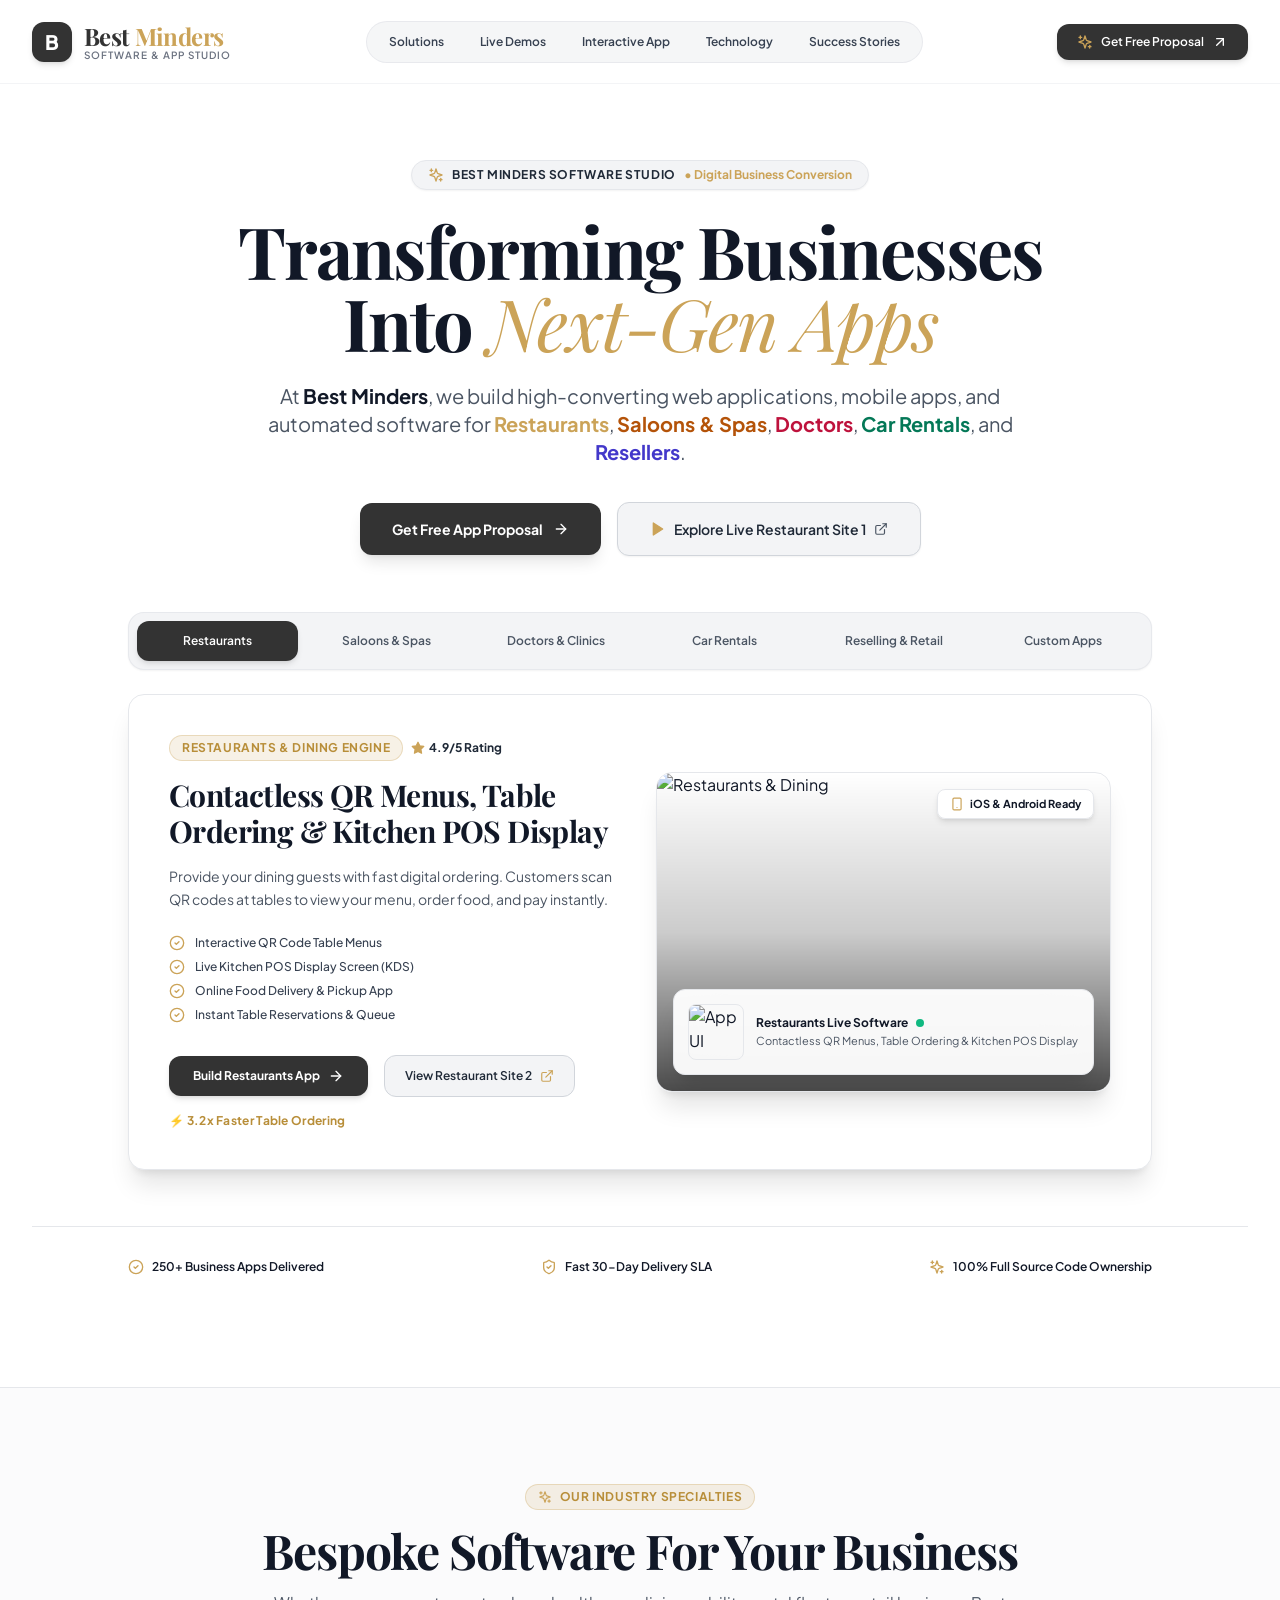
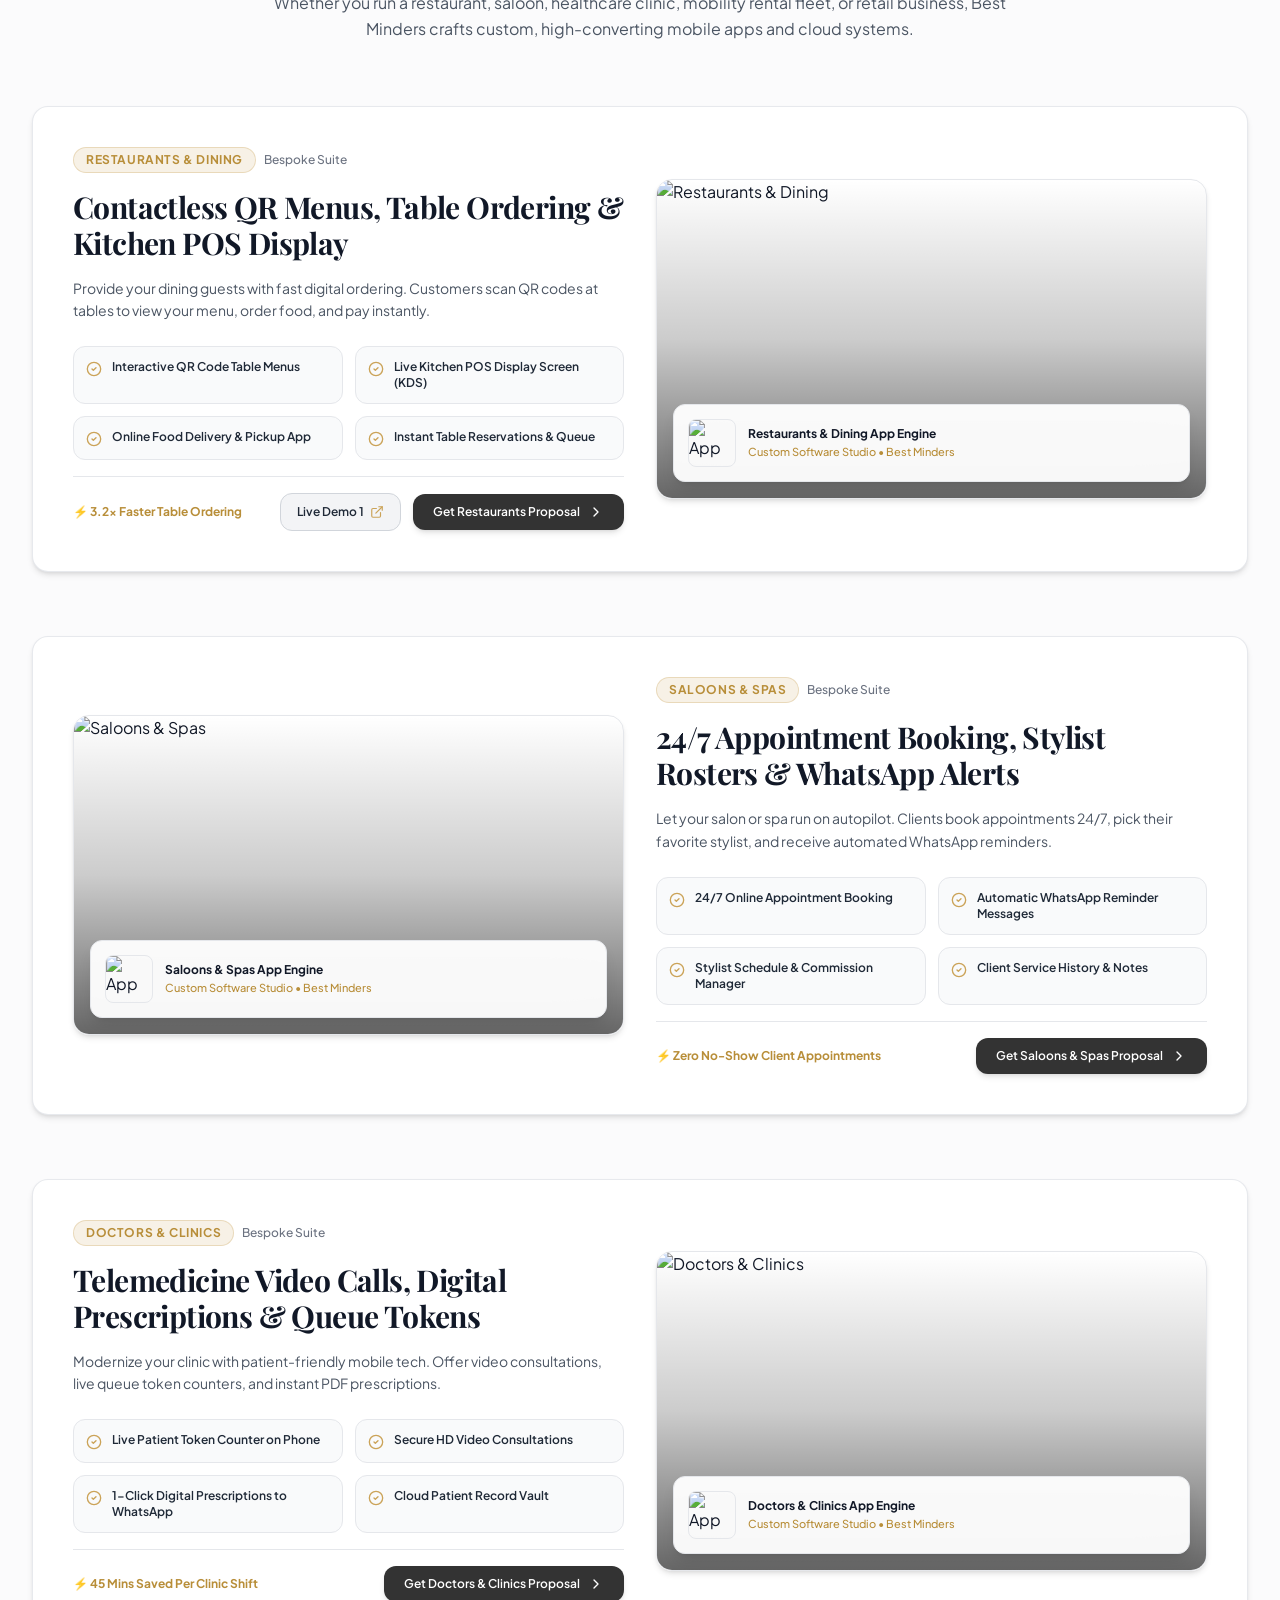
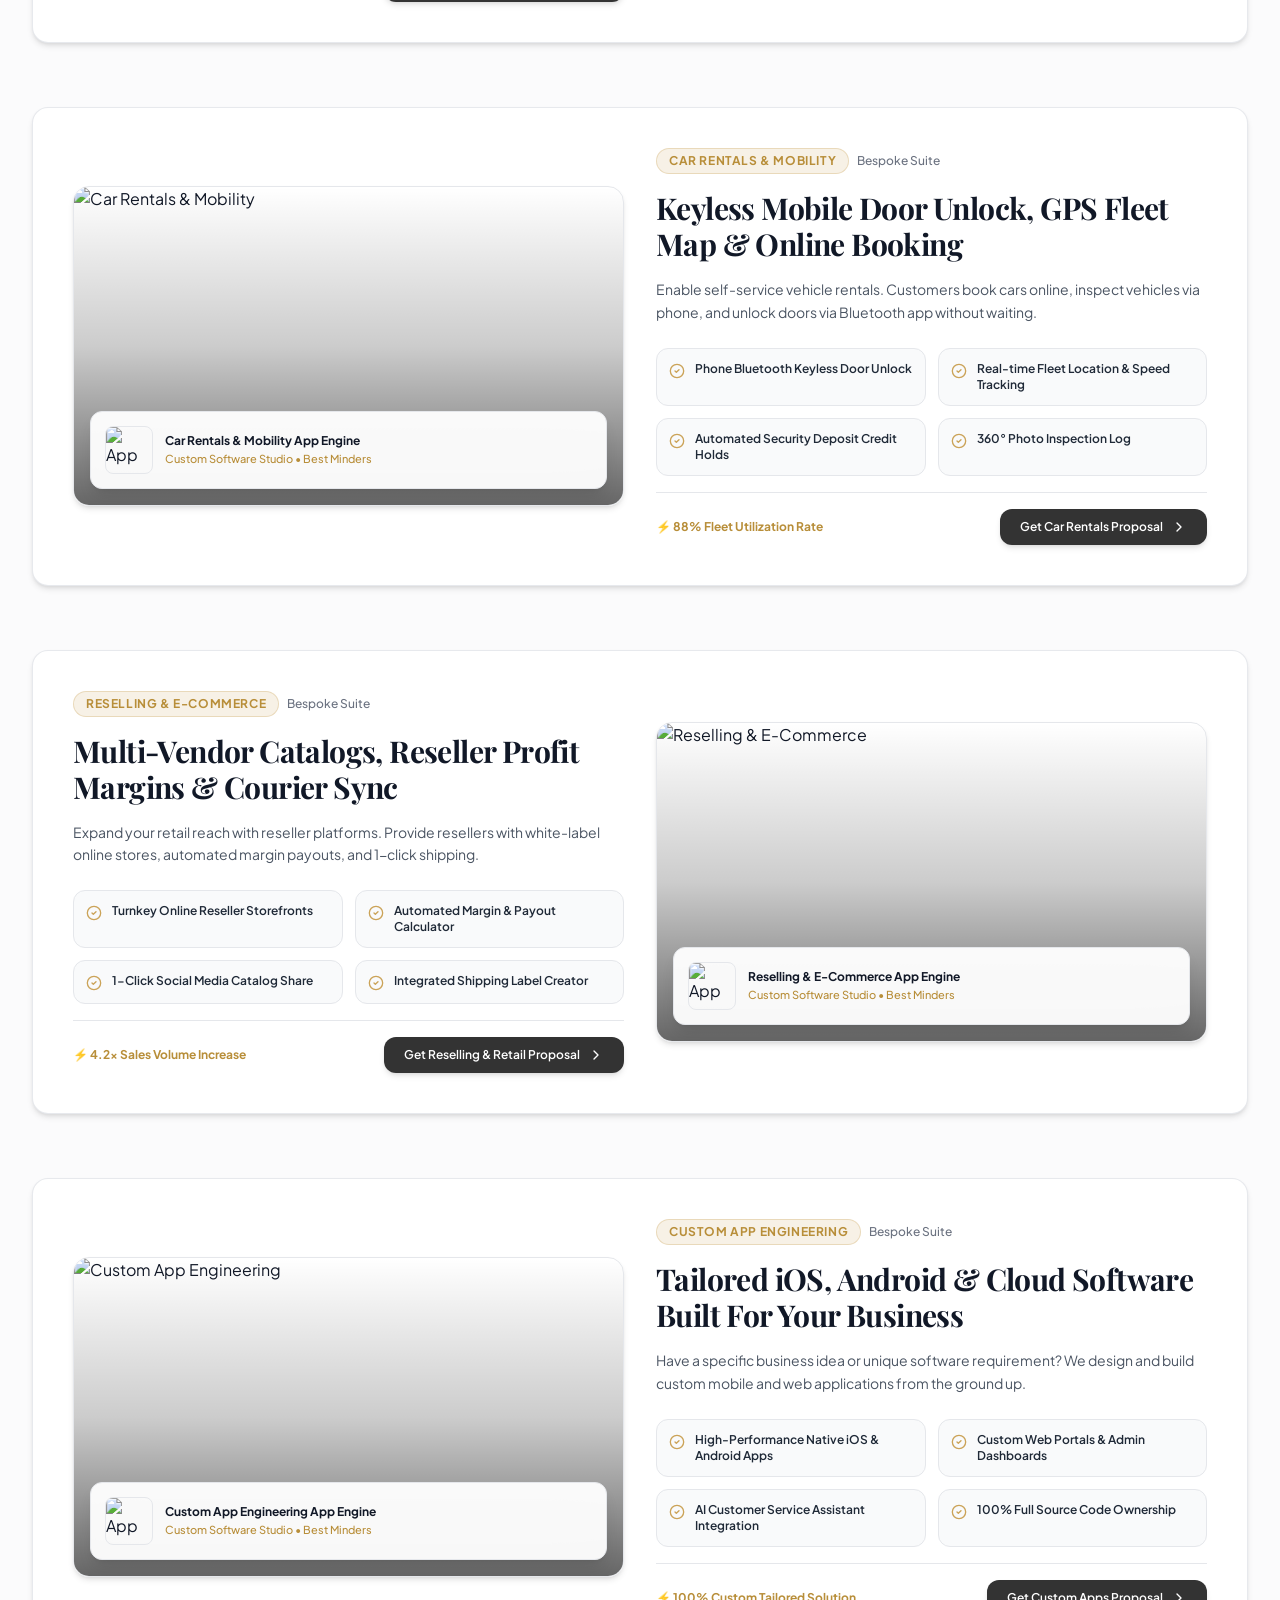
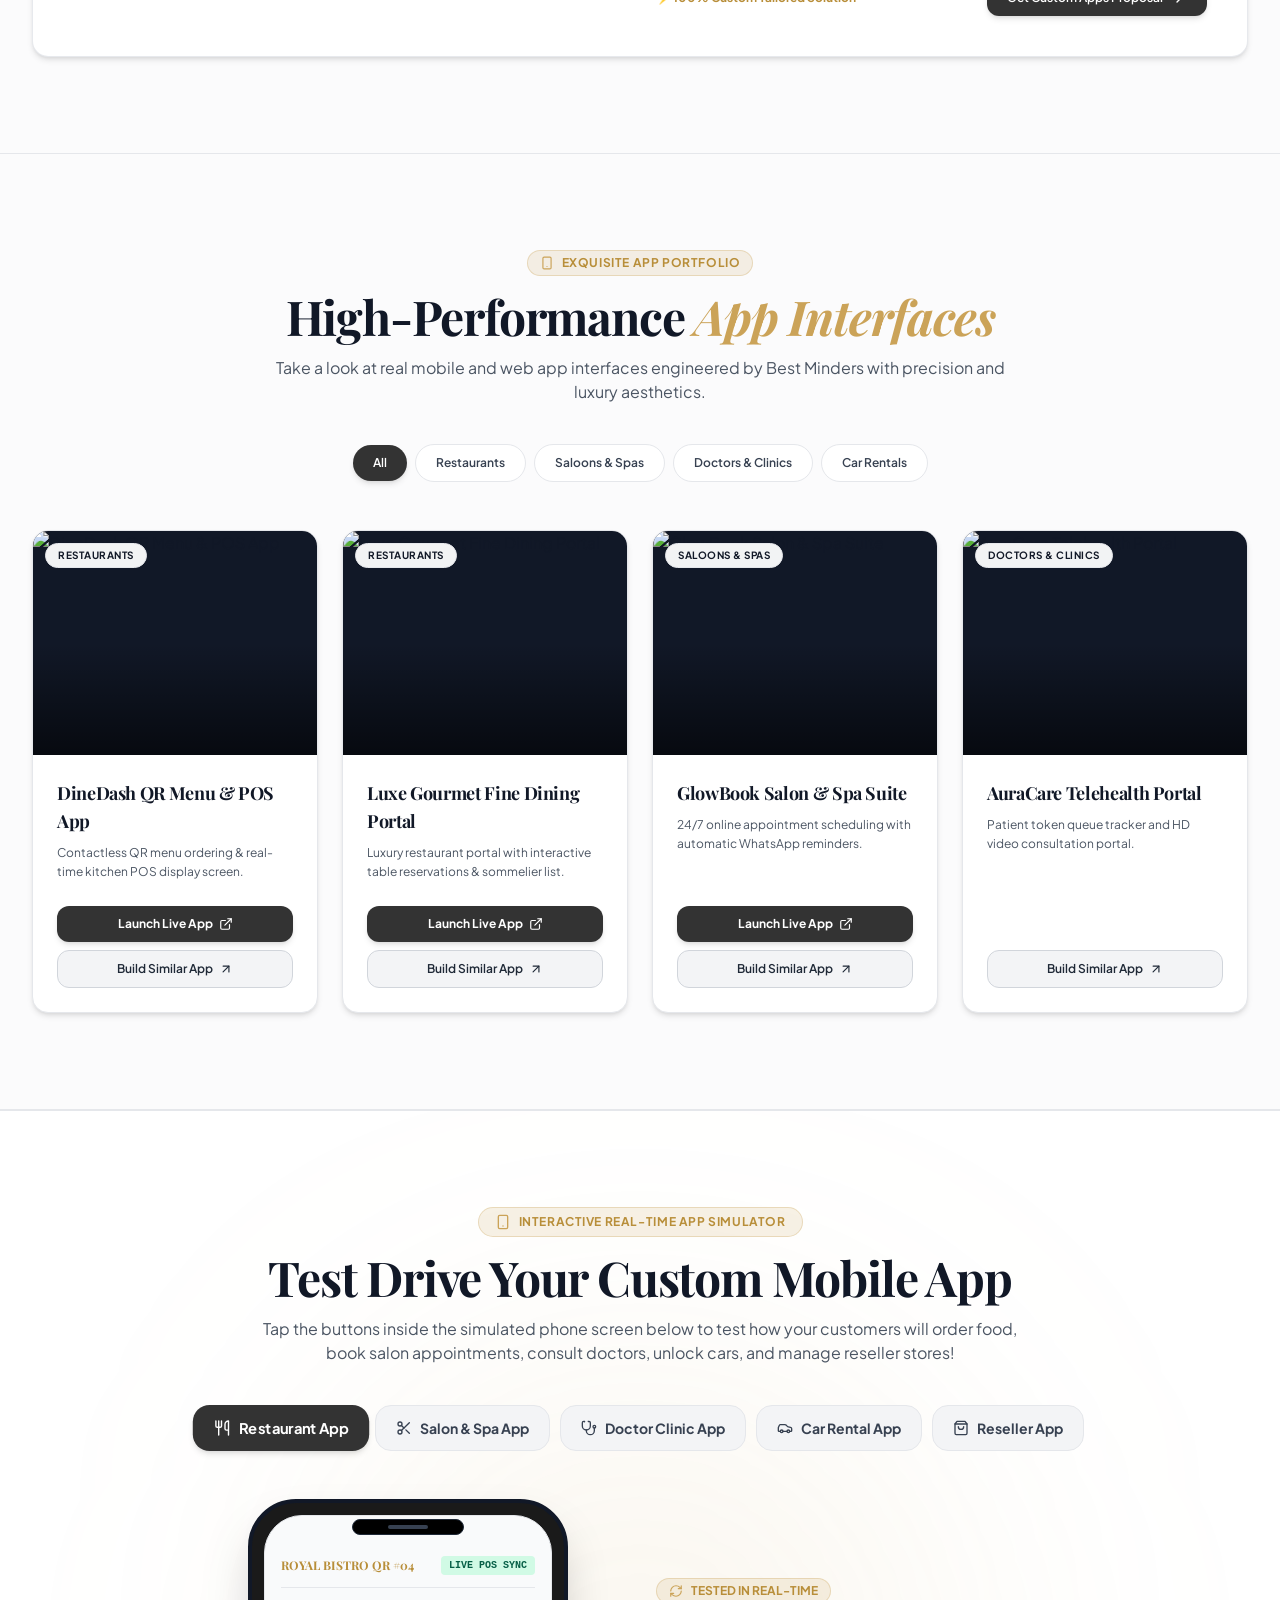
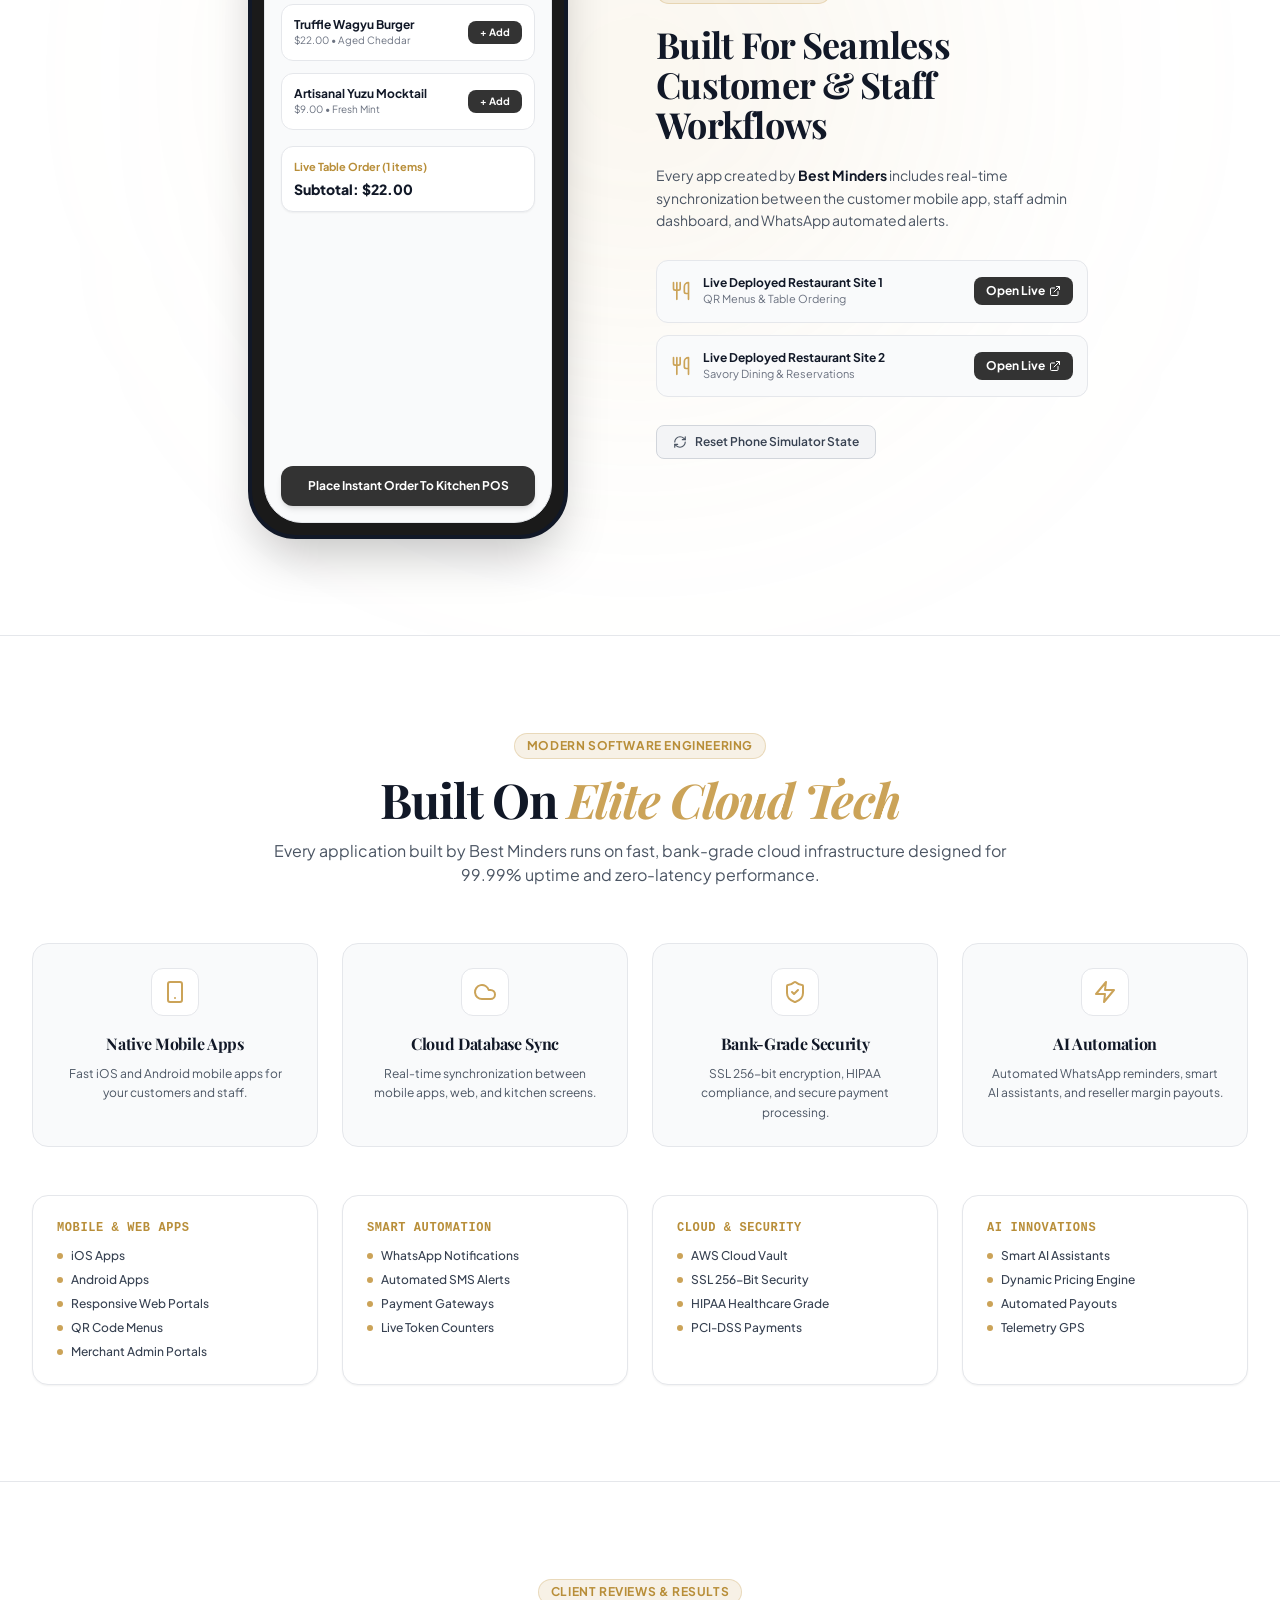
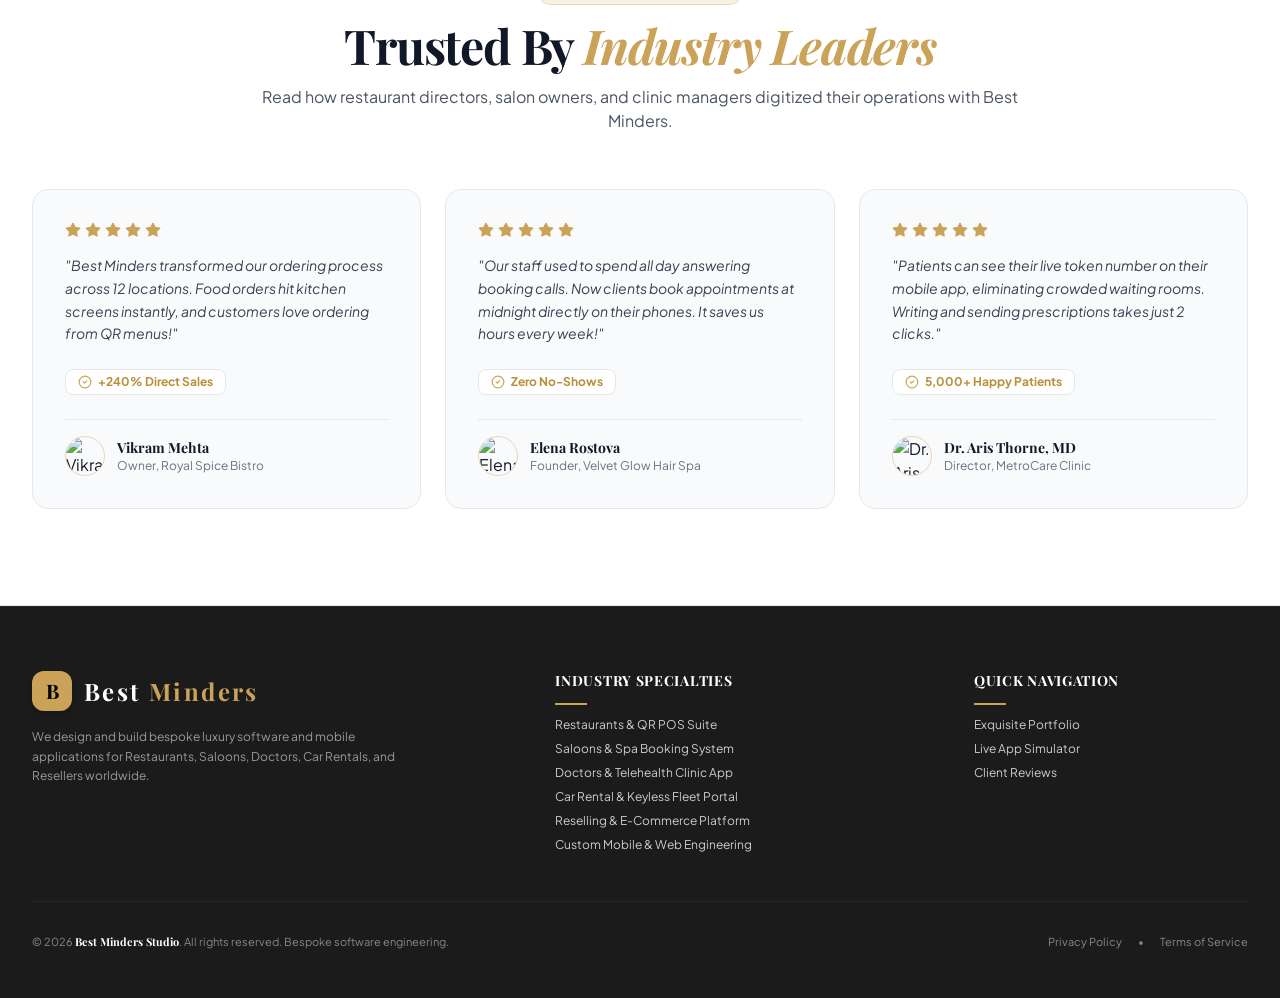
==== commit 60cabfd8: "Deploy luxury main site build: index.html" ====
--- a/index.html
+++ b/index.html
@@ -1,21 +1,22 @@
 <!DOCTYPE html>
-<html lang="en" class="dark scroll-smooth">
+<html lang="en" class="scroll-smooth">
   <head>
     <meta charset="UTF-8" />
-    <link rel="icon" type="image/svg+xml" href="data:image/svg+xml,<svg xmlns=%22http://www.w3.org/2000/svg%22 viewBox=%220 0 100 100%22><text y=%22.9em%22 font-size=%2290%22>⚡</text></svg>" />
+    <link rel="icon" type="image/svg+xml" href="data:image/svg+xml,<svg xmlns=%22http://www.w3.org/2000/svg%22 viewBox=%220 0 100 100%22><text y=%22.9em%22 font-size=%2290%22>✨</text></svg>" />
     <meta name="viewport" content="width=device-width, initial-scale=1.0" />
     <title>Best Minders | Next-Gen Software Solutions & Digital Transformation</title>
-    <meta name="description" content="Best Minders empowers traditional businesses (Restaurants, Saloons & Spas, Doctors, Car Rentals, Reselling) with futuristic web, mobile & enterprise AI software solutions." />
+    <meta name="description" content="Best Minders empowers traditional businesses (Restaurants, Saloons & Spas, Doctors, Car Rentals, Reselling) with futuristic web, mobile & enterprise software solutions." />
     <meta name="keywords" content="Best Minders, Digital Transformation, Software Solutions, Business Tech Conversion, Restaurant POS App, Doctor Telemedicine App, Saloon Booking Software, Car Rental Fleet Management, Reselling Marketplace, Custom App Development" />
     
     <!-- Fonts -->
     <link rel="preconnect" href="https://fonts.googleapis.com">
     <link rel="preconnect" href="https://fonts.gstatic.com" crossorigin>
-    <link href="https://fonts.googleapis.com/css2?family=JetBrains+Mono:wght@400;500;700&family=Playfair+Display:ital,wght@0,400..900;1,400..900&family=Plus+Jakarta+Sans:wght@300;400;500;600;700;800&family=Space+Grotesk:wght@400;500;600;700&display=swap" rel="stylesheet">
-    <script type="module" crossorigin src="/assets/index-D9qOmiol.js"></script>
-    <link rel="stylesheet" crossorigin href="/assets/index-5s99L19O.css">
+    <link href="https://fonts.googleapis.com/css2?family=Open+Sans:wght@400;500;600;700&family=Playfair+Display:ital,wght@0,400..900;1,400..900&family=Plus+Jakarta+Sans:wght@300;400;500;600;700;800&display=swap" rel="stylesheet">
+    <script type="module" crossorigin src="/assets/index-BiaAtIZW.js"></script>
+    <link rel="stylesheet" crossorigin href="/assets/index-j-Pi_guS.css">
   </head>
-  <body class="bg-[#121826] text-slate-100 font-sans antialiased selection:bg-[#cba358] selection:text-black overflow-x-hidden">
+  <body class="bg-white text-[#333333] font-sans antialiased selection:bg-[#cba358] selection:text-white overflow-x-hidden">
     <div id="root"></div>
   </body>
 </html>
+
--- a/assets/index-j-Pi_guS.css
+++ b/assets/index-j-Pi_guS.css
@@ -0,0 +1 @@
+*,:before,:after{--tw-border-spacing-x: 0;--tw-border-spacing-y: 0;--tw-translate-x: 0;--tw-translate-y: 0;--tw-rotate: 0;--tw-skew-x: 0;--tw-skew-y: 0;--tw-scale-x: 1;--tw-scale-y: 1;--tw-pan-x: ;--tw-pan-y: ;--tw-pinch-zoom: ;--tw-scroll-snap-strictness: proximity;--tw-gradient-from-position: ;--tw-gradient-via-position: ;--tw-gradient-to-position: ;--tw-ordinal: ;--tw-slashed-zero: ;--tw-numeric-figure: ;--tw-numeric-spacing: ;--tw-numeric-fraction: ;--tw-ring-inset: ;--tw-ring-offset-width: 0px;--tw-ring-offset-color: #fff;--tw-ring-color: rgb(59 130 246 / .5);--tw-ring-offset-shadow: 0 0 #0000;--tw-ring-shadow: 0 0 #0000;--tw-shadow: 0 0 #0000;--tw-shadow-colored: 0 0 #0000;--tw-blur: ;--tw-brightness: ;--tw-contrast: ;--tw-grayscale: ;--tw-hue-rotate: ;--tw-invert: ;--tw-saturate: ;--tw-sepia: ;--tw-drop-shadow: ;--tw-backdrop-blur: ;--tw-backdrop-brightness: ;--tw-backdrop-contrast: ;--tw-backdrop-grayscale: ;--tw-backdrop-hue-rotate: ;--tw-backdrop-invert: ;--tw-backdrop-opacity: ;--tw-backdrop-saturate: ;--tw-backdrop-sepia: ;--tw-contain-size: ;--tw-contain-layout: ;--tw-contain-paint: ;--tw-contain-style: }::backdrop{--tw-border-spacing-x: 0;--tw-border-spacing-y: 0;--tw-translate-x: 0;--tw-translate-y: 0;--tw-rotate: 0;--tw-skew-x: 0;--tw-skew-y: 0;--tw-scale-x: 1;--tw-scale-y: 1;--tw-pan-x: ;--tw-pan-y: ;--tw-pinch-zoom: ;--tw-scroll-snap-strictness: proximity;--tw-gradient-from-position: ;--tw-gradient-via-position: ;--tw-gradient-to-position: ;--tw-ordinal: ;--tw-slashed-zero: ;--tw-numeric-figure: ;--tw-numeric-spacing: ;--tw-numeric-fraction: ;--tw-ring-inset: ;--tw-ring-offset-width: 0px;--tw-ring-offset-color: #fff;--tw-ring-color: rgb(59 130 246 / .5);--tw-ring-offset-shadow: 0 0 #0000;--tw-ring-shadow: 0 0 #0000;--tw-shadow: 0 0 #0000;--tw-shadow-colored: 0 0 #0000;--tw-blur: ;--tw-brightness: ;--tw-contrast: ;--tw-grayscale: ;--tw-hue-rotate: ;--tw-invert: ;--tw-saturate: ;--tw-sepia: ;--tw-drop-shadow: ;--tw-backdrop-blur: ;--tw-backdrop-brightness: ;--tw-backdrop-contrast: ;--tw-backdrop-grayscale: ;--tw-backdrop-hue-rotate: ;--tw-backdrop-invert: ;--tw-backdrop-opacity: ;--tw-backdrop-saturate: ;--tw-backdrop-sepia: ;--tw-contain-size: ;--tw-contain-layout: ;--tw-contain-paint: ;--tw-contain-style: }*,:before,:after{box-sizing:border-box;border-width:0;border-style:solid;border-color:#e5e7eb}:before,:after{--tw-content: ""}html,:host{line-height:1.5;-webkit-text-size-adjust:100%;-moz-tab-size:4;-o-tab-size:4;tab-size:4;font-family:Plus Jakarta Sans,Inter,sans-serif;font-feature-settings:normal;font-variation-settings:normal;-webkit-tap-highlight-color:transparent}body{margin:0;line-height:inherit}hr{height:0;color:inherit;border-top-width:1px}abbr:where([title]){-webkit-text-decoration:underline dotted;text-decoration:underline dotted}h1,h2,h3,h4,h5,h6{font-size:inherit;font-weight:inherit}a{color:inherit;text-decoration:inherit}b,strong{font-weight:bolder}code,kbd,samp,pre{font-family:JetBrains Mono,monospace;font-feature-settings:normal;font-variation-settings:normal;font-size:1em}small{font-size:80%}sub,sup{font-size:75%;line-height:0;position:relative;vertical-align:baseline}sub{bottom:-.25em}sup{top:-.5em}table{text-indent:0;border-color:inherit;border-collapse:collapse}button,input,optgroup,select,textarea{font-family:inherit;font-feature-settings:inherit;font-variation-settings:inherit;font-size:100%;font-weight:inherit;line-height:inherit;letter-spacing:inherit;color:inherit;margin:0;padding:0}button,select{text-transform:none}button,input:where([type=button]),input:where([type=reset]),input:where([type=submit]){-webkit-appearance:button;background-color:transparent;background-image:none}:-moz-focusring{outline:auto}:-moz-ui-invalid{box-shadow:none}progress{vertical-align:baseline}::-webkit-inner-spin-button,::-webkit-outer-spin-button{height:auto}[type=search]{-webkit-appearance:textfield;outline-offset:-2px}::-webkit-search-decoration{-webkit-appearance:none}::-webkit-file-upload-button{-webkit-appearance:button;font:inherit}summary{display:list-item}blockquote,dl,dd,h1,h2,h3,h4,h5,h6,hr,figure,p,pre{margin:0}fieldset{margin:0;padding:0}legend{padding:0}ol,ul,menu{list-style:none;margin:0;padding:0}dialog{padding:0}textarea{resize:vertical}input::-moz-placeholder,textarea::-moz-placeholder{opacity:1;color:#9ca3af}input::placeholder,textarea::placeholder{opacity:1;color:#9ca3af}button,[role=button]{cursor:pointer}:disabled{cursor:default}img,svg,video,canvas,audio,iframe,embed,object{display:block;vertical-align:middle}img,video{max-width:100%;height:auto}[hidden]:where(:not([hidden=until-found])){display:none}body{background-color:#fff;color:#333;font-family:Plus Jakarta Sans,-apple-system,BlinkMacSystemFont,system-ui,sans-serif;overflow-x:hidden}h1,h2,h3,h4,h5,h6{letter-spacing:-.02em;color:#111827}.pointer-events-none{pointer-events:none}.fixed{position:fixed}.absolute{position:absolute}.relative{position:relative}.sticky{position:sticky}.inset-0{top:0;right:0;bottom:0;left:0}.bottom-4{bottom:1rem}.left-0{left:0}.left-1\/2{left:50%}.left-3{left:.75rem}.left-4{left:1rem}.right-0{right:0}.right-4{right:1rem}.right-5{right:1.25rem}.top-0{top:0}.top-1\/2{top:50%}.top-28{top:7rem}.top-3{top:.75rem}.top-4{top:1rem}.top-5{top:1.25rem}.z-0{z-index:0}.z-10{z-index:10}.z-30{z-index:30}.z-50{z-index:50}.mx-auto{margin-left:auto;margin-right:auto}.-mt-1{margin-top:-.25rem}.mb-1{margin-bottom:.25rem}.mb-1\.5{margin-bottom:.375rem}.mb-16{margin-bottom:4rem}.mb-3{margin-bottom:.75rem}.mb-4{margin-bottom:1rem}.mb-6{margin-bottom:1.5rem}.mt-0\.5{margin-top:.125rem}.mt-1{margin-top:.25rem}.mt-10{margin-top:2.5rem}.mt-12{margin-top:3rem}.mt-14{margin-top:3.5rem}.mt-2{margin-top:.5rem}.mt-3{margin-top:.75rem}.mt-4{margin-top:1rem}.mt-6{margin-top:1.5rem}.mt-8{margin-top:2rem}.mt-9{margin-top:2.25rem}.block{display:block}.flex{display:flex}.inline-flex{display:inline-flex}.table{display:table}.grid{display:grid}.hidden{display:none}.h-0\.5{height:.125rem}.h-1{height:.25rem}.h-1\.5{height:.375rem}.h-10{height:2.5rem}.h-12{height:3rem}.h-14{height:3.5rem}.h-16{height:4rem}.h-2{height:.5rem}.h-3{height:.75rem}.h-3\.5{height:.875rem}.h-4{height:1rem}.h-5{height:1.25rem}.h-56{height:14rem}.h-6{height:1.5rem}.h-64{height:16rem}.h-8{height:2rem}.h-\[400px\]{height:400px}.h-\[600px\]{height:600px}.h-\[640px\]{height:640px}.h-full{height:100%}.max-h-\[90vh\]{max-height:90vh}.min-h-screen{min-height:100vh}.w-1\.5{width:.375rem}.w-10{width:2.5rem}.w-12{width:3rem}.w-14{width:3.5rem}.w-16{width:4rem}.w-2{width:.5rem}.w-28{width:7rem}.w-3{width:.75rem}.w-3\.5{width:.875rem}.w-4{width:1rem}.w-5{width:1.25rem}.w-6{width:1.5rem}.w-8{width:2rem}.w-\[320px\]{width:320px}.w-\[600px\]{width:600px}.w-\[800px\]{width:800px}.w-full{width:100%}.max-w-2xl{max-width:42rem}.max-w-3xl{max-width:48rem}.max-w-4xl{max-width:56rem}.max-w-5xl{max-width:64rem}.max-w-7xl{max-width:80rem}.max-w-md{max-width:28rem}.max-w-sm{max-width:24rem}.shrink-0{flex-shrink:0}.-translate-x-1\/2{--tw-translate-x: -50%;transform:translate(var(--tw-translate-x),var(--tw-translate-y)) rotate(var(--tw-rotate)) skew(var(--tw-skew-x)) skewY(var(--tw-skew-y)) scaleX(var(--tw-scale-x)) scaleY(var(--tw-scale-y))}.-translate-y-1\/2{--tw-translate-y: -50%;transform:translate(var(--tw-translate-x),var(--tw-translate-y)) rotate(var(--tw-rotate)) skew(var(--tw-skew-x)) skewY(var(--tw-skew-y)) scaleX(var(--tw-scale-x)) scaleY(var(--tw-scale-y))}.translate-y-0{--tw-translate-y: 0px;transform:translate(var(--tw-translate-x),var(--tw-translate-y)) rotate(var(--tw-rotate)) skew(var(--tw-skew-x)) skewY(var(--tw-skew-y)) scaleX(var(--tw-scale-x)) scaleY(var(--tw-scale-y))}.translate-y-12{--tw-translate-y: 3rem;transform:translate(var(--tw-translate-x),var(--tw-translate-y)) rotate(var(--tw-rotate)) skew(var(--tw-skew-x)) skewY(var(--tw-skew-y)) scaleX(var(--tw-scale-x)) scaleY(var(--tw-scale-y))}.scale-105{--tw-scale-x: 1.05;--tw-scale-y: 1.05;transform:translate(var(--tw-translate-x),var(--tw-translate-y)) rotate(var(--tw-rotate)) skew(var(--tw-skew-x)) skewY(var(--tw-skew-y)) scaleX(var(--tw-scale-x)) scaleY(var(--tw-scale-y))}.transform{transform:translate(var(--tw-translate-x),var(--tw-translate-y)) rotate(var(--tw-rotate)) skew(var(--tw-skew-x)) skewY(var(--tw-skew-y)) scaleX(var(--tw-scale-x)) scaleY(var(--tw-scale-y))}@keyframes bounce{0%,to{transform:translateY(-25%);animation-timing-function:cubic-bezier(.8,0,1,1)}50%{transform:none;animation-timing-function:cubic-bezier(0,0,.2,1)}}.animate-bounce{animation:bounce 1s infinite}@keyframes pulse{50%{opacity:.5}}.animate-pulse{animation:pulse 2s cubic-bezier(.4,0,.6,1) infinite}.resize{resize:both}.grid-cols-1{grid-template-columns:repeat(1,minmax(0,1fr))}.grid-cols-2{grid-template-columns:repeat(2,minmax(0,1fr))}.flex-col{flex-direction:column}.flex-wrap{flex-wrap:wrap}.items-start{align-items:flex-start}.items-center{align-items:center}.justify-center{justify-content:center}.justify-between{justify-content:space-between}.justify-around{justify-content:space-around}.gap-1{gap:.25rem}.gap-1\.5{gap:.375rem}.gap-10{gap:2.5rem}.gap-2{gap:.5rem}.gap-2\.5{gap:.625rem}.gap-3{gap:.75rem}.gap-4{gap:1rem}.gap-6{gap:1.5rem}.gap-8{gap:2rem}.space-y-1>:not([hidden])~:not([hidden]){--tw-space-y-reverse: 0;margin-top:calc(.25rem * calc(1 - var(--tw-space-y-reverse)));margin-bottom:calc(.25rem * var(--tw-space-y-reverse))}.space-y-16>:not([hidden])~:not([hidden]){--tw-space-y-reverse: 0;margin-top:calc(4rem * calc(1 - var(--tw-space-y-reverse)));margin-bottom:calc(4rem * var(--tw-space-y-reverse))}.space-y-2>:not([hidden])~:not([hidden]){--tw-space-y-reverse: 0;margin-top:calc(.5rem * calc(1 - var(--tw-space-y-reverse)));margin-bottom:calc(.5rem * var(--tw-space-y-reverse))}.space-y-3>:not([hidden])~:not([hidden]){--tw-space-y-reverse: 0;margin-top:calc(.75rem * calc(1 - var(--tw-space-y-reverse)));margin-bottom:calc(.75rem * var(--tw-space-y-reverse))}.space-y-4>:not([hidden])~:not([hidden]){--tw-space-y-reverse: 0;margin-top:calc(1rem * calc(1 - var(--tw-space-y-reverse)));margin-bottom:calc(1rem * var(--tw-space-y-reverse))}.space-y-5>:not([hidden])~:not([hidden]){--tw-space-y-reverse: 0;margin-top:calc(1.25rem * calc(1 - var(--tw-space-y-reverse)));margin-bottom:calc(1.25rem * var(--tw-space-y-reverse))}.space-y-6>:not([hidden])~:not([hidden]){--tw-space-y-reverse: 0;margin-top:calc(1.5rem * calc(1 - var(--tw-space-y-reverse)));margin-bottom:calc(1.5rem * var(--tw-space-y-reverse))}.overflow-hidden{overflow:hidden}.overflow-y-auto{overflow-y:auto}.overflow-x-hidden{overflow-x:hidden}.scroll-smooth{scroll-behavior:smooth}.rounded{border-radius:.25rem}.rounded-2xl{border-radius:1rem}.rounded-3xl{border-radius:1.5rem}.rounded-\[38px\]{border-radius:38px}.rounded-\[48px\]{border-radius:48px}.rounded-full{border-radius:9999px}.rounded-lg{border-radius:.5rem}.rounded-xl{border-radius:.75rem}.border{border-width:1px}.border-4{border-width:4px}.border-b{border-bottom-width:1px}.border-t{border-top-width:1px}.border-\[\#cba358\]\/30{border-color:#cba3584d}.border-\[\#cba358\]\/40{border-color:#cba35866}.border-emerald-200{--tw-border-opacity: 1;border-color:rgb(167 243 208 / var(--tw-border-opacity, 1))}.border-emerald-300{--tw-border-opacity: 1;border-color:rgb(110 231 183 / var(--tw-border-opacity, 1))}.border-gray-100{--tw-border-opacity: 1;border-color:rgb(243 244 246 / var(--tw-border-opacity, 1))}.border-gray-200{--tw-border-opacity: 1;border-color:rgb(229 231 235 / var(--tw-border-opacity, 1))}.border-gray-200\/80{border-color:#e5e7ebcc}.border-gray-200\/90{border-color:#e5e7ebe6}.border-gray-300{--tw-border-opacity: 1;border-color:rgb(209 213 219 / var(--tw-border-opacity, 1))}.border-gray-800{--tw-border-opacity: 1;border-color:rgb(31 41 55 / var(--tw-border-opacity, 1))}.border-gray-900{--tw-border-opacity: 1;border-color:rgb(17 24 39 / var(--tw-border-opacity, 1))}.border-indigo-500{--tw-border-opacity: 1;border-color:rgb(99 102 241 / var(--tw-border-opacity, 1))}.border-indigo-500\/20{border-color:#6366f133}.border-indigo-500\/30{border-color:#6366f14d}.border-slate-700{--tw-border-opacity: 1;border-color:rgb(51 65 85 / var(--tw-border-opacity, 1))}.border-slate-800{--tw-border-opacity: 1;border-color:rgb(30 41 59 / var(--tw-border-opacity, 1))}.border-stone-800{--tw-border-opacity: 1;border-color:rgb(41 37 36 / var(--tw-border-opacity, 1))}.border-white\/5{border-color:#ffffff0d}.bg-\[\#0b0f17\]{--tw-bg-opacity: 1;background-color:rgb(11 15 23 / var(--tw-bg-opacity, 1))}.bg-\[\#1a1a1a\]{--tw-bg-opacity: 1;background-color:rgb(26 26 26 / var(--tw-bg-opacity, 1))}.bg-\[\#1b1b1b\]{--tw-bg-opacity: 1;background-color:rgb(27 27 27 / var(--tw-bg-opacity, 1))}.bg-\[\#333333\]{--tw-bg-opacity: 1;background-color:rgb(51 51 51 / var(--tw-bg-opacity, 1))}.bg-\[\#cba358\]{--tw-bg-opacity: 1;background-color:rgb(203 163 88 / var(--tw-bg-opacity, 1))}.bg-\[\#cba358\]\/10{background-color:#cba3581a}.bg-\[\#cba358\]\/15{background-color:#cba35826}.bg-\[\#cba358\]\/20{background-color:#cba35833}.bg-black{--tw-bg-opacity: 1;background-color:rgb(0 0 0 / var(--tw-bg-opacity, 1))}.bg-black\/60{background-color:#0009}.bg-emerald-100{--tw-bg-opacity: 1;background-color:rgb(209 250 229 / var(--tw-bg-opacity, 1))}.bg-emerald-50{--tw-bg-opacity: 1;background-color:rgb(236 253 245 / var(--tw-bg-opacity, 1))}.bg-emerald-500{--tw-bg-opacity: 1;background-color:rgb(16 185 129 / var(--tw-bg-opacity, 1))}.bg-emerald-600{--tw-bg-opacity: 1;background-color:rgb(5 150 105 / var(--tw-bg-opacity, 1))}.bg-gray-100{--tw-bg-opacity: 1;background-color:rgb(243 244 246 / var(--tw-bg-opacity, 1))}.bg-gray-100\/80{background-color:#f3f4f6cc}.bg-gray-50{--tw-bg-opacity: 1;background-color:rgb(249 250 251 / var(--tw-bg-opacity, 1))}.bg-gray-50\/70{background-color:#f9fafbb3}.bg-gray-700{--tw-bg-opacity: 1;background-color:rgb(55 65 81 / var(--tw-bg-opacity, 1))}.bg-gray-900{--tw-bg-opacity: 1;background-color:rgb(17 24 39 / var(--tw-bg-opacity, 1))}.bg-indigo-100{--tw-bg-opacity: 1;background-color:rgb(224 231 255 / var(--tw-bg-opacity, 1))}.bg-indigo-500{--tw-bg-opacity: 1;background-color:rgb(99 102 241 / var(--tw-bg-opacity, 1))}.bg-indigo-500\/10{background-color:#6366f11a}.bg-indigo-600{--tw-bg-opacity: 1;background-color:rgb(79 70 229 / var(--tw-bg-opacity, 1))}.bg-slate-900{--tw-bg-opacity: 1;background-color:rgb(15 23 42 / var(--tw-bg-opacity, 1))}.bg-slate-950\/60{background-color:#02061799}.bg-white{--tw-bg-opacity: 1;background-color:rgb(255 255 255 / var(--tw-bg-opacity, 1))}.bg-white\/80{background-color:#fffc}.bg-white\/95{background-color:#fffffff2}.bg-gradient-to-t{background-image:linear-gradient(to top,var(--tw-gradient-stops))}.from-\[\#cba358\]\/10{--tw-gradient-from: rgb(203 163 88 / .1) var(--tw-gradient-from-position);--tw-gradient-to: rgb(203 163 88 / 0) var(--tw-gradient-to-position);--tw-gradient-stops: var(--tw-gradient-from), var(--tw-gradient-to)}.from-black\/60{--tw-gradient-from: rgb(0 0 0 / .6) var(--tw-gradient-from-position);--tw-gradient-to: rgb(0 0 0 / 0) var(--tw-gradient-to-position);--tw-gradient-stops: var(--tw-gradient-from), var(--tw-gradient-to)}.from-black\/70{--tw-gradient-from: rgb(0 0 0 / .7) var(--tw-gradient-from-position);--tw-gradient-to: rgb(0 0 0 / 0) var(--tw-gradient-to-position);--tw-gradient-stops: var(--tw-gradient-from), var(--tw-gradient-to)}.via-black\/20{--tw-gradient-to: rgb(0 0 0 / 0) var(--tw-gradient-to-position);--tw-gradient-stops: var(--tw-gradient-from), rgb(0 0 0 / .2) var(--tw-gradient-via-position), var(--tw-gradient-to)}.via-transparent{--tw-gradient-to: rgb(0 0 0 / 0) var(--tw-gradient-to-position);--tw-gradient-stops: var(--tw-gradient-from), transparent var(--tw-gradient-via-position), var(--tw-gradient-to)}.to-transparent{--tw-gradient-to: transparent var(--tw-gradient-to-position)}.fill-\[\#cba358\]{fill:#cba358}.stroke-\[3\]{stroke-width:3}.object-cover{-o-object-fit:cover;object-fit:cover}.p-1\.5{padding:.375rem}.p-2{padding:.5rem}.p-2\.5{padding:.625rem}.p-3{padding:.75rem}.p-3\.5{padding:.875rem}.p-4{padding:1rem}.p-6{padding:1.5rem}.p-8{padding:2rem}.px-2{padding-left:.5rem;padding-right:.5rem}.px-3{padding-left:.75rem;padding-right:.75rem}.px-4{padding-left:1rem;padding-right:1rem}.px-5{padding-left:1.25rem;padding-right:1.25rem}.px-6{padding-left:1.5rem;padding-right:1.5rem}.px-8{padding-left:2rem;padding-right:2rem}.py-0\.5{padding-top:.125rem;padding-bottom:.125rem}.py-1{padding-top:.25rem;padding-bottom:.25rem}.py-1\.5{padding-top:.375rem;padding-bottom:.375rem}.py-2{padding-top:.5rem;padding-bottom:.5rem}.py-2\.5{padding-top:.625rem;padding-bottom:.625rem}.py-24{padding-top:6rem;padding-bottom:6rem}.py-3{padding-top:.75rem;padding-bottom:.75rem}.py-3\.5{padding-top:.875rem;padding-bottom:.875rem}.py-4{padding-top:1rem;padding-bottom:1rem}.py-5{padding-top:1.25rem;padding-bottom:1.25rem}.py-8{padding-top:2rem;padding-bottom:2rem}.pb-12{padding-bottom:3rem}.pb-20{padding-bottom:5rem}.pb-3{padding-bottom:.75rem}.pb-4{padding-bottom:1rem}.pb-6{padding-bottom:1.5rem}.pr-2{padding-right:.5rem}.pt-0{padding-top:0}.pt-10{padding-top:2.5rem}.pt-16{padding-top:4rem}.pt-2{padding-top:.5rem}.pt-32{padding-top:8rem}.pt-4{padding-top:1rem}.pt-6{padding-top:1.5rem}.pt-8{padding-top:2rem}.text-left{text-align:left}.text-center{text-align:center}.font-mono{font-family:JetBrains Mono,monospace}.font-sans{font-family:Plus Jakarta Sans,Inter,sans-serif}.text-2xl{font-size:1.5rem;line-height:2rem}.text-3xl{font-size:1.875rem;line-height:2.25rem}.text-4xl{font-size:2.25rem;line-height:2.5rem}.text-\[10px\]{font-size:10px}.text-\[11px\]{font-size:11px}.text-base{font-size:1rem;line-height:1.5rem}.text-lg{font-size:1.125rem;line-height:1.75rem}.text-sm{font-size:.875rem;line-height:1.25rem}.text-xl{font-size:1.25rem;line-height:1.75rem}.text-xs{font-size:.75rem;line-height:1rem}.font-bold{font-weight:700}.font-extrabold{font-weight:800}.font-medium{font-weight:500}.font-normal{font-weight:400}.font-semibold{font-weight:600}.uppercase{text-transform:uppercase}.italic{font-style:italic}.leading-\[1\.1\]{line-height:1.1}.leading-relaxed{line-height:1.625}.tracking-tight{letter-spacing:-.025em}.tracking-wide{letter-spacing:.025em}.tracking-wider{letter-spacing:.05em}.tracking-widest{letter-spacing:.1em}.text-\[\#111827\]{--tw-text-opacity: 1;color:rgb(17 24 39 / var(--tw-text-opacity, 1))}.text-\[\#333333\]{--tw-text-opacity: 1;color:rgb(51 51 51 / var(--tw-text-opacity, 1))}.text-\[\#888888\]{--tw-text-opacity: 1;color:rgb(136 136 136 / var(--tw-text-opacity, 1))}.text-\[\#999999\]{--tw-text-opacity: 1;color:rgb(153 153 153 / var(--tw-text-opacity, 1))}.text-\[\#b88e39\]{--tw-text-opacity: 1;color:rgb(184 142 57 / var(--tw-text-opacity, 1))}.text-\[\#cba358\]{--tw-text-opacity: 1;color:rgb(203 163 88 / var(--tw-text-opacity, 1))}.text-\[\#cccccc\]{--tw-text-opacity: 1;color:rgb(204 204 204 / var(--tw-text-opacity, 1))}.text-amber-700{--tw-text-opacity: 1;color:rgb(180 83 9 / var(--tw-text-opacity, 1))}.text-black{--tw-text-opacity: 1;color:rgb(0 0 0 / var(--tw-text-opacity, 1))}.text-emerald-600{--tw-text-opacity: 1;color:rgb(5 150 105 / var(--tw-text-opacity, 1))}.text-emerald-700{--tw-text-opacity: 1;color:rgb(4 120 87 / var(--tw-text-opacity, 1))}.text-emerald-800{--tw-text-opacity: 1;color:rgb(6 95 70 / var(--tw-text-opacity, 1))}.text-gray-500{--tw-text-opacity: 1;color:rgb(107 114 128 / var(--tw-text-opacity, 1))}.text-gray-600{--tw-text-opacity: 1;color:rgb(75 85 99 / var(--tw-text-opacity, 1))}.text-gray-700{--tw-text-opacity: 1;color:rgb(55 65 81 / var(--tw-text-opacity, 1))}.text-gray-800{--tw-text-opacity: 1;color:rgb(31 41 55 / var(--tw-text-opacity, 1))}.text-gray-900{--tw-text-opacity: 1;color:rgb(17 24 39 / var(--tw-text-opacity, 1))}.text-indigo-300{--tw-text-opacity: 1;color:rgb(165 180 252 / var(--tw-text-opacity, 1))}.text-indigo-400{--tw-text-opacity: 1;color:rgb(129 140 248 / var(--tw-text-opacity, 1))}.text-indigo-700{--tw-text-opacity: 1;color:rgb(67 56 202 / var(--tw-text-opacity, 1))}.text-indigo-800{--tw-text-opacity: 1;color:rgb(55 48 163 / var(--tw-text-opacity, 1))}.text-rose-600{--tw-text-opacity: 1;color:rgb(225 29 72 / var(--tw-text-opacity, 1))}.text-rose-700{--tw-text-opacity: 1;color:rgb(190 18 60 / var(--tw-text-opacity, 1))}.text-slate-300{--tw-text-opacity: 1;color:rgb(203 213 225 / var(--tw-text-opacity, 1))}.text-slate-400{--tw-text-opacity: 1;color:rgb(148 163 184 / var(--tw-text-opacity, 1))}.text-white{--tw-text-opacity: 1;color:rgb(255 255 255 / var(--tw-text-opacity, 1))}.antialiased{-webkit-font-smoothing:antialiased;-moz-osx-font-smoothing:grayscale}.opacity-0{opacity:0}.opacity-100{opacity:1}.opacity-60{opacity:.6}.shadow-2xl{--tw-shadow: 0 25px 50px -12px rgb(0 0 0 / .25);--tw-shadow-colored: 0 25px 50px -12px var(--tw-shadow-color);box-shadow:var(--tw-ring-offset-shadow, 0 0 #0000),var(--tw-ring-shadow, 0 0 #0000),var(--tw-shadow)}.shadow-lg{--tw-shadow: 0 10px 15px -3px rgb(0 0 0 / .1), 0 4px 6px -4px rgb(0 0 0 / .1);--tw-shadow-colored: 0 10px 15px -3px var(--tw-shadow-color), 0 4px 6px -4px var(--tw-shadow-color);box-shadow:var(--tw-ring-offset-shadow, 0 0 #0000),var(--tw-ring-shadow, 0 0 #0000),var(--tw-shadow)}.shadow-md{--tw-shadow: 0 4px 6px -1px rgb(0 0 0 / .1), 0 2px 4px -2px rgb(0 0 0 / .1);--tw-shadow-colored: 0 4px 6px -1px var(--tw-shadow-color), 0 2px 4px -2px var(--tw-shadow-color);box-shadow:var(--tw-ring-offset-shadow, 0 0 #0000),var(--tw-ring-shadow, 0 0 #0000),var(--tw-shadow)}.shadow-sm{--tw-shadow: 0 1px 2px 0 rgb(0 0 0 / .05);--tw-shadow-colored: 0 1px 2px 0 var(--tw-shadow-color);box-shadow:var(--tw-ring-offset-shadow, 0 0 #0000),var(--tw-ring-shadow, 0 0 #0000),var(--tw-shadow)}.shadow-xl{--tw-shadow: 0 20px 25px -5px rgb(0 0 0 / .1), 0 8px 10px -6px rgb(0 0 0 / .1);--tw-shadow-colored: 0 20px 25px -5px var(--tw-shadow-color), 0 8px 10px -6px var(--tw-shadow-color);box-shadow:var(--tw-ring-offset-shadow, 0 0 #0000),var(--tw-ring-shadow, 0 0 #0000),var(--tw-shadow)}.shadow-indigo-600\/25{--tw-shadow-color: rgb(79 70 229 / .25);--tw-shadow: var(--tw-shadow-colored)}.blur-3xl{--tw-blur: blur(64px);filter:var(--tw-blur) var(--tw-brightness) var(--tw-contrast) var(--tw-grayscale) var(--tw-hue-rotate) var(--tw-invert) var(--tw-saturate) var(--tw-sepia) var(--tw-drop-shadow)}.blur-\[140px\]{--tw-blur: blur(140px);filter:var(--tw-blur) var(--tw-brightness) var(--tw-contrast) var(--tw-grayscale) var(--tw-hue-rotate) var(--tw-invert) var(--tw-saturate) var(--tw-sepia) var(--tw-drop-shadow)}.filter{filter:var(--tw-blur) var(--tw-brightness) var(--tw-contrast) var(--tw-grayscale) var(--tw-hue-rotate) var(--tw-invert) var(--tw-saturate) var(--tw-sepia) var(--tw-drop-shadow)}.backdrop-blur-2xl{--tw-backdrop-blur: blur(40px);-webkit-backdrop-filter:var(--tw-backdrop-blur) var(--tw-backdrop-brightness) var(--tw-backdrop-contrast) var(--tw-backdrop-grayscale) var(--tw-backdrop-hue-rotate) var(--tw-backdrop-invert) var(--tw-backdrop-opacity) var(--tw-backdrop-saturate) var(--tw-backdrop-sepia);backdrop-filter:var(--tw-backdrop-blur) var(--tw-backdrop-brightness) var(--tw-backdrop-contrast) var(--tw-backdrop-grayscale) var(--tw-backdrop-hue-rotate) var(--tw-backdrop-invert) var(--tw-backdrop-opacity) var(--tw-backdrop-saturate) var(--tw-backdrop-sepia)}.backdrop-blur-md{--tw-backdrop-blur: blur(12px);-webkit-backdrop-filter:var(--tw-backdrop-blur) var(--tw-backdrop-brightness) var(--tw-backdrop-contrast) var(--tw-backdrop-grayscale) var(--tw-backdrop-hue-rotate) var(--tw-backdrop-invert) var(--tw-backdrop-opacity) var(--tw-backdrop-saturate) var(--tw-backdrop-sepia);backdrop-filter:var(--tw-backdrop-blur) var(--tw-backdrop-brightness) var(--tw-backdrop-contrast) var(--tw-backdrop-grayscale) var(--tw-backdrop-hue-rotate) var(--tw-backdrop-invert) var(--tw-backdrop-opacity) var(--tw-backdrop-saturate) var(--tw-backdrop-sepia)}.backdrop-blur-sm{--tw-backdrop-blur: blur(4px);-webkit-backdrop-filter:var(--tw-backdrop-blur) var(--tw-backdrop-brightness) var(--tw-backdrop-contrast) var(--tw-backdrop-grayscale) var(--tw-backdrop-hue-rotate) var(--tw-backdrop-invert) var(--tw-backdrop-opacity) var(--tw-backdrop-saturate) var(--tw-backdrop-sepia);backdrop-filter:var(--tw-backdrop-blur) var(--tw-backdrop-brightness) var(--tw-backdrop-contrast) var(--tw-backdrop-grayscale) var(--tw-backdrop-hue-rotate) var(--tw-backdrop-invert) var(--tw-backdrop-opacity) var(--tw-backdrop-saturate) var(--tw-backdrop-sepia)}.backdrop-blur-xl{--tw-backdrop-blur: blur(24px);-webkit-backdrop-filter:var(--tw-backdrop-blur) var(--tw-backdrop-brightness) var(--tw-backdrop-contrast) var(--tw-backdrop-grayscale) var(--tw-backdrop-hue-rotate) var(--tw-backdrop-invert) var(--tw-backdrop-opacity) var(--tw-backdrop-saturate) var(--tw-backdrop-sepia);backdrop-filter:var(--tw-backdrop-blur) var(--tw-backdrop-brightness) var(--tw-backdrop-contrast) var(--tw-backdrop-grayscale) var(--tw-backdrop-hue-rotate) var(--tw-backdrop-invert) var(--tw-backdrop-opacity) var(--tw-backdrop-saturate) var(--tw-backdrop-sepia)}.transition-all{transition-property:all;transition-timing-function:cubic-bezier(.4,0,.2,1);transition-duration:.15s}.transition-colors{transition-property:color,background-color,border-color,text-decoration-color,fill,stroke;transition-timing-function:cubic-bezier(.4,0,.2,1);transition-duration:.15s}.transition-transform{transition-property:transform;transition-timing-function:cubic-bezier(.4,0,.2,1);transition-duration:.15s}.duration-200{transition-duration:.2s}.duration-300{transition-duration:.3s}.duration-500{transition-duration:.5s}.duration-700{transition-duration:.7s}.font-serif-title{font-family:Playfair Display,Georgia,serif}.card-panel{background:#fff;border:1px solid rgba(229,231,235,1);border-radius:1.25rem;box-shadow:0 4px 20px -2px #0000000d}.card-panel-hover{transition:all .35s cubic-bezier(.16,1,.3,1)}.card-panel-hover:hover{background:#fff;border-color:#cba35880;transform:translateY(-4px);box-shadow:0 20px 40px -15px #cba35826}.text-gradient{background:linear-gradient(135deg,#111827,#374151,#cba358);-webkit-background-clip:text;-webkit-text-fill-color:transparent}.text-gradient-accent{background:linear-gradient(135deg,#b88e39,#cba358,#946d1f);-webkit-background-clip:text;-webkit-text-fill-color:transparent}@keyframes slideFromTopRight{0%{opacity:0;transform:translate(140px,-200px) scale(.85)}to{opacity:1;transform:translate(0) scale(1)}}@keyframes slideFromTop{0%{opacity:0;transform:translateY(-80px)}to{opacity:1;transform:translateY(0)}}@keyframes slideFromBottom{0%{opacity:0;transform:translateY(80px)}to{opacity:1;transform:translateY(0)}}@keyframes slideFromRight{0%{opacity:0;transform:translate(80px)}to{opacity:1;transform:translate(0)}}@keyframes slideFromLeft{0%{opacity:0;transform:translate(-80px)}to{opacity:1;transform:translate(0)}}@keyframes floatGentle{0%,to{transform:translateY(0) rotate(0)}50%{transform:translateY(-12px) rotate(2deg)}}@keyframes pulseGlow{0%,to{opacity:.4;transform:scale(1)}50%{opacity:.7;transform:scale(1.08)}}@keyframes zoomKenBurns{0%{transform:scale(1)}to{transform:scale(1.12)}}.animate-rev-pan{opacity:0;animation:slideFromTopRight 1.2s cubic-bezier(.16,1,.3,1) .3s forwards}.animate-rev-top{opacity:0;animation:slideFromTop 1s cubic-bezier(.16,1,.3,1) .6s forwards}.animate-rev-bottom{opacity:0;animation:slideFromBottom 1s cubic-bezier(.16,1,.3,1) .7s forwards}.animate-rev-left{opacity:0;animation:slideFromLeft 1s cubic-bezier(.16,1,.3,1) .65s forwards}.animate-rev-right{opacity:0;animation:slideFromRight 1s cubic-bezier(.16,1,.3,1) .75s forwards}.animate-float{animation:floatGentle 6s ease-in-out infinite}.animate-pulse-glow{animation:pulseGlow 4s ease-in-out infinite}.animate-ken-burns{animation:zoomKenBurns 8s ease-out infinite alternate}::-webkit-scrollbar{width:8px}::-webkit-scrollbar-track{background:#f7f7f7}::-webkit-scrollbar-thumb{background:#ccc;border-radius:4px}::-webkit-scrollbar-thumb:hover{background:#cba358}.selection\:bg-\[\#cba358\] *::-moz-selection{--tw-bg-opacity: 1;background-color:rgb(203 163 88 / var(--tw-bg-opacity, 1))}.selection\:bg-\[\#cba358\] *::selection{--tw-bg-opacity: 1;background-color:rgb(203 163 88 / var(--tw-bg-opacity, 1))}.selection\:text-white *::-moz-selection{--tw-text-opacity: 1;color:rgb(255 255 255 / var(--tw-text-opacity, 1))}.selection\:text-white *::selection{--tw-text-opacity: 1;color:rgb(255 255 255 / var(--tw-text-opacity, 1))}.selection\:bg-\[\#cba358\]::-moz-selection{--tw-bg-opacity: 1;background-color:rgb(203 163 88 / var(--tw-bg-opacity, 1))}.selection\:bg-\[\#cba358\]::selection{--tw-bg-opacity: 1;background-color:rgb(203 163 88 / var(--tw-bg-opacity, 1))}.selection\:text-white::-moz-selection{--tw-text-opacity: 1;color:rgb(255 255 255 / var(--tw-text-opacity, 1))}.selection\:text-white::selection{--tw-text-opacity: 1;color:rgb(255 255 255 / var(--tw-text-opacity, 1))}.hover\:-translate-y-1\.5:hover{--tw-translate-y: -.375rem;transform:translate(var(--tw-translate-x),var(--tw-translate-y)) rotate(var(--tw-rotate)) skew(var(--tw-skew-x)) skewY(var(--tw-skew-y)) scaleX(var(--tw-scale-x)) scaleY(var(--tw-scale-y))}.hover\:scale-\[1\.01\]:hover{--tw-scale-x: 1.01;--tw-scale-y: 1.01;transform:translate(var(--tw-translate-x),var(--tw-translate-y)) rotate(var(--tw-rotate)) skew(var(--tw-skew-x)) skewY(var(--tw-skew-y)) scaleX(var(--tw-scale-x)) scaleY(var(--tw-scale-y))}.hover\:scale-\[1\.02\]:hover{--tw-scale-x: 1.02;--tw-scale-y: 1.02;transform:translate(var(--tw-translate-x),var(--tw-translate-y)) rotate(var(--tw-rotate)) skew(var(--tw-skew-x)) skewY(var(--tw-skew-y)) scaleX(var(--tw-scale-x)) scaleY(var(--tw-scale-y))}.hover\:border-\[\#cba358\]:hover{--tw-border-opacity: 1;border-color:rgb(203 163 88 / var(--tw-border-opacity, 1))}.hover\:border-\[\#cba358\]\/40:hover{border-color:#cba35866}.hover\:border-\[\#cba358\]\/50:hover{border-color:#cba35880}.hover\:border-gray-300:hover{--tw-border-opacity: 1;border-color:rgb(209 213 219 / var(--tw-border-opacity, 1))}.hover\:bg-\[\#cba358\]:hover{--tw-bg-opacity: 1;background-color:rgb(203 163 88 / var(--tw-bg-opacity, 1))}.hover\:bg-gray-100:hover{--tw-bg-opacity: 1;background-color:rgb(243 244 246 / var(--tw-bg-opacity, 1))}.hover\:bg-gray-200:hover{--tw-bg-opacity: 1;background-color:rgb(229 231 235 / var(--tw-bg-opacity, 1))}.hover\:bg-indigo-500:hover{--tw-bg-opacity: 1;background-color:rgb(99 102 241 / var(--tw-bg-opacity, 1))}.hover\:bg-white:hover{--tw-bg-opacity: 1;background-color:rgb(255 255 255 / var(--tw-bg-opacity, 1))}.hover\:text-\[\#cba358\]:hover{--tw-text-opacity: 1;color:rgb(203 163 88 / var(--tw-text-opacity, 1))}.hover\:text-black:hover{--tw-text-opacity: 1;color:rgb(0 0 0 / var(--tw-text-opacity, 1))}.hover\:text-white:hover{--tw-text-opacity: 1;color:rgb(255 255 255 / var(--tw-text-opacity, 1))}.hover\:shadow-md:hover{--tw-shadow: 0 4px 6px -1px rgb(0 0 0 / .1), 0 2px 4px -2px rgb(0 0 0 / .1);--tw-shadow-colored: 0 4px 6px -1px var(--tw-shadow-color), 0 2px 4px -2px var(--tw-shadow-color);box-shadow:var(--tw-ring-offset-shadow, 0 0 #0000),var(--tw-ring-shadow, 0 0 #0000),var(--tw-shadow)}.hover\:shadow-xl:hover{--tw-shadow: 0 20px 25px -5px rgb(0 0 0 / .1), 0 8px 10px -6px rgb(0 0 0 / .1);--tw-shadow-colored: 0 20px 25px -5px var(--tw-shadow-color), 0 8px 10px -6px var(--tw-shadow-color);box-shadow:var(--tw-ring-offset-shadow, 0 0 #0000),var(--tw-ring-shadow, 0 0 #0000),var(--tw-shadow)}.focus\:border-\[\#cba358\]:focus{--tw-border-opacity: 1;border-color:rgb(203 163 88 / var(--tw-border-opacity, 1))}.focus\:bg-white:focus{--tw-bg-opacity: 1;background-color:rgb(255 255 255 / var(--tw-bg-opacity, 1))}.focus\:outline-none:focus{outline:2px solid transparent;outline-offset:2px}.group:hover .group-hover\:scale-105{--tw-scale-x: 1.05;--tw-scale-y: 1.05;transform:translate(var(--tw-translate-x),var(--tw-translate-y)) rotate(var(--tw-rotate)) skew(var(--tw-skew-x)) skewY(var(--tw-skew-y)) scaleX(var(--tw-scale-x)) scaleY(var(--tw-scale-y))}.group:hover .group-hover\:border-\[\#cba358\]\/50{border-color:#cba35880}.group:hover .group-hover\:bg-\[\#cba358\]{--tw-bg-opacity: 1;background-color:rgb(203 163 88 / var(--tw-bg-opacity, 1))}.group:hover .group-hover\:text-\[\#cba358\]{--tw-text-opacity: 1;color:rgb(203 163 88 / var(--tw-text-opacity, 1))}@media (min-width: 640px){.sm\:flex{display:flex}.sm\:hidden{display:none}.sm\:h-80{height:20rem}.sm\:w-auto{width:auto}.sm\:grid-cols-2{grid-template-columns:repeat(2,minmax(0,1fr))}.sm\:grid-cols-3{grid-template-columns:repeat(3,minmax(0,1fr))}.sm\:flex-row{flex-direction:row}.sm\:p-10{padding:2.5rem}.sm\:p-8{padding:2rem}.sm\:px-6{padding-left:1.5rem;padding-right:1.5rem}.sm\:text-3xl{font-size:1.875rem;line-height:2.25rem}.sm\:text-4xl{font-size:2.25rem;line-height:2.5rem}.sm\:text-5xl{font-size:3rem;line-height:1}.sm\:text-6xl{font-size:3.75rem;line-height:1}.sm\:text-base{font-size:1rem;line-height:1.5rem}.sm\:text-sm{font-size:.875rem;line-height:1.25rem}.sm\:text-xl{font-size:1.25rem;line-height:1.75rem}}@media (min-width: 768px){.md\:col-span-3{grid-column:span 3 / span 3}.md\:col-span-4{grid-column:span 4 / span 4}.md\:col-span-5{grid-column:span 5 / span 5}.md\:col-span-6{grid-column:span 6 / span 6}.md\:flex{display:flex}.md\:grid-cols-12{grid-template-columns:repeat(12,minmax(0,1fr))}.md\:grid-cols-2{grid-template-columns:repeat(2,minmax(0,1fr))}.md\:grid-cols-3{grid-template-columns:repeat(3,minmax(0,1fr))}.md\:grid-cols-4{grid-template-columns:repeat(4,minmax(0,1fr))}.md\:grid-cols-6{grid-template-columns:repeat(6,minmax(0,1fr))}.md\:pb-28{padding-bottom:7rem}.md\:pt-40{padding-top:10rem}.md\:text-7xl{font-size:4.5rem;line-height:1}}@media (min-width: 1024px){.lg\:order-1{order:1}.lg\:order-2{order:2}.lg\:col-span-5{grid-column:span 5 / span 5}.lg\:col-span-6{grid-column:span 6 / span 6}.lg\:col-span-7{grid-column:span 7 / span 7}.lg\:grid-cols-12{grid-template-columns:repeat(12,minmax(0,1fr))}.lg\:grid-cols-4{grid-template-columns:repeat(4,minmax(0,1fr))}.lg\:flex-row-reverse{flex-direction:row-reverse}.lg\:px-8{padding-left:2rem;padding-right:2rem}}
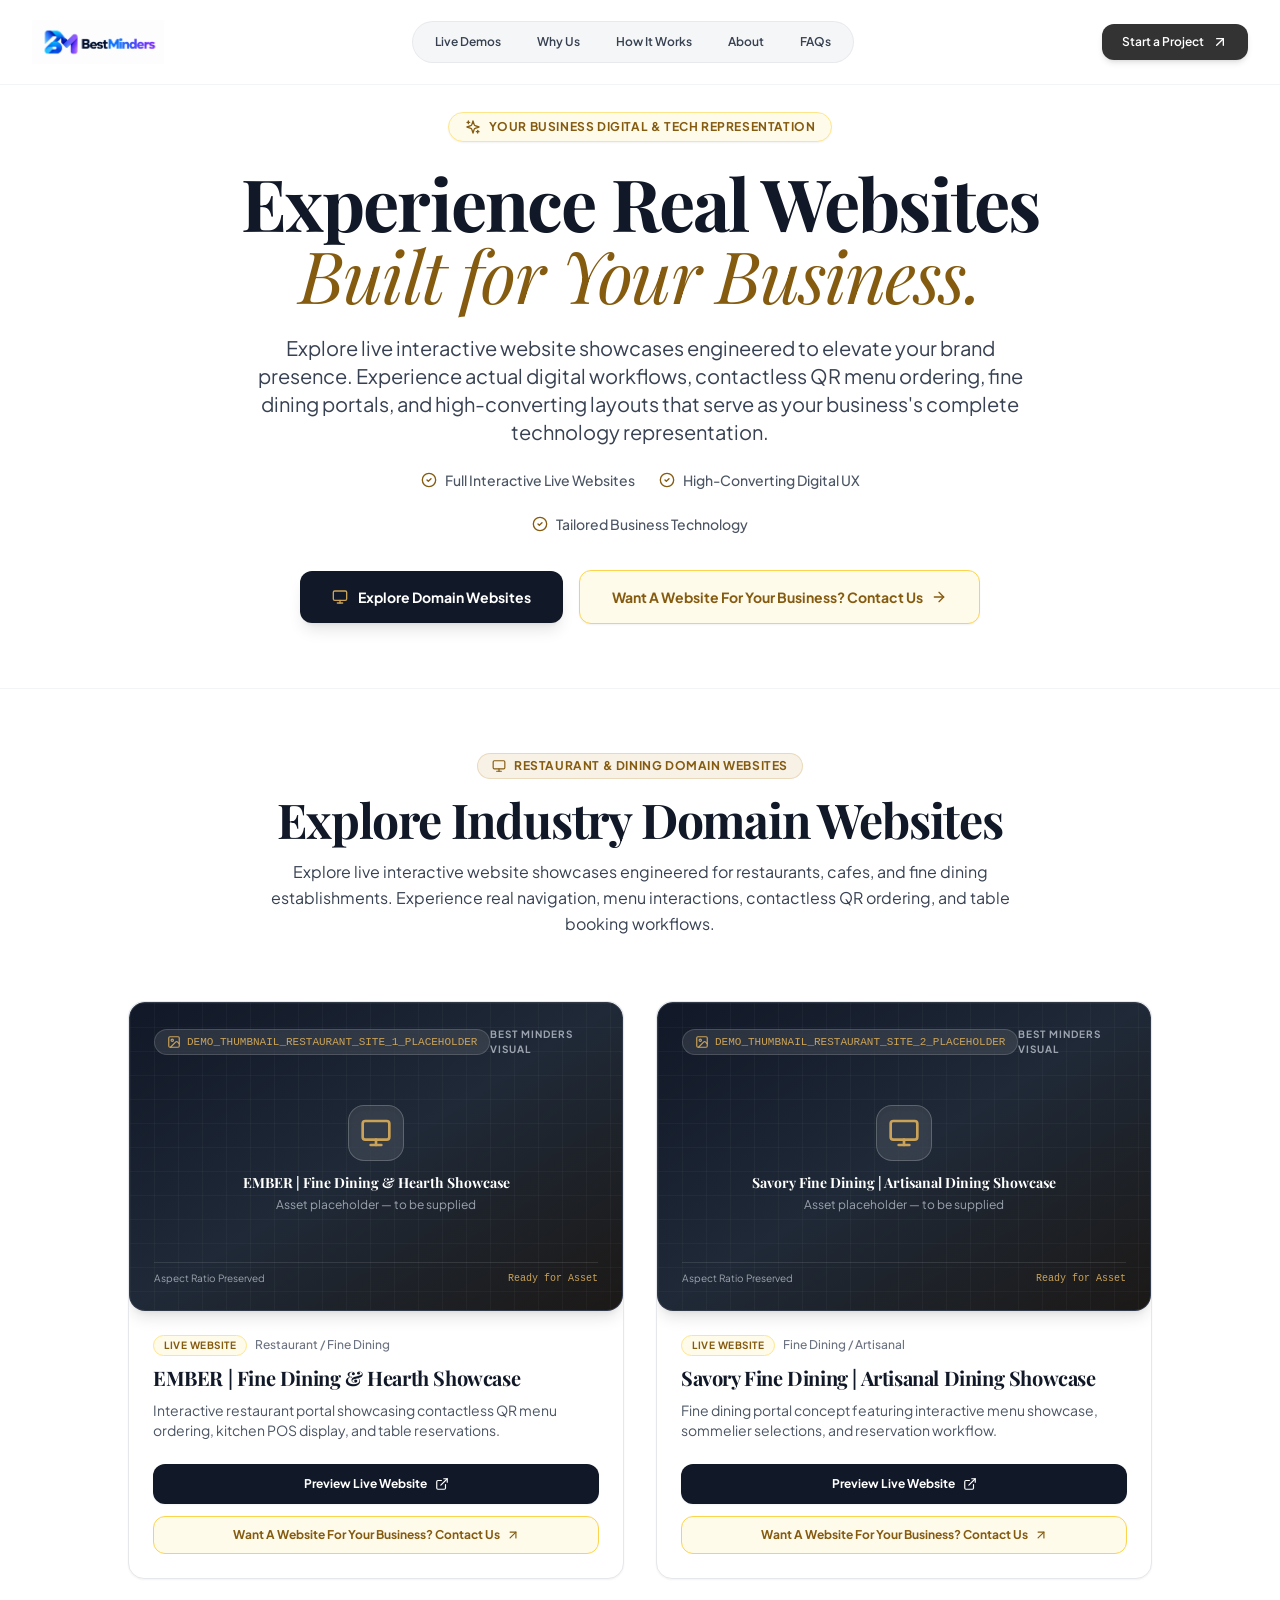
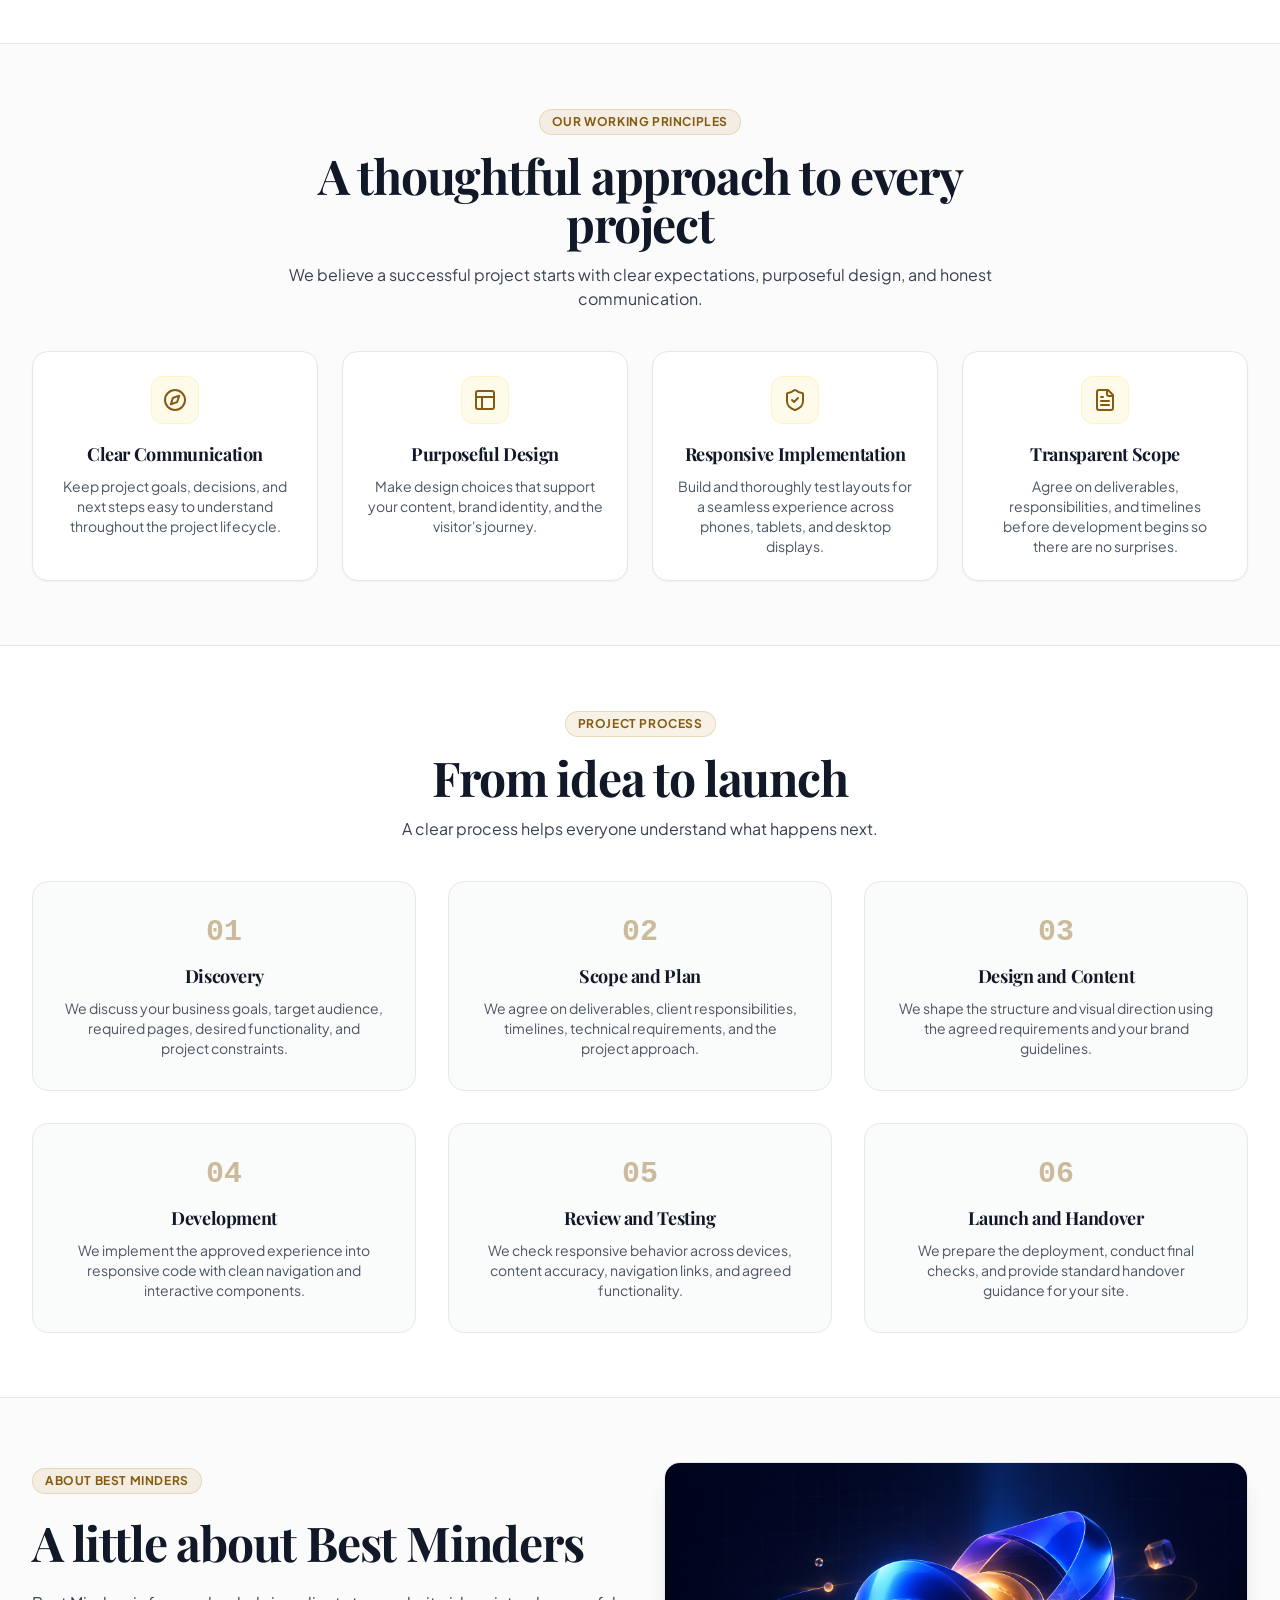
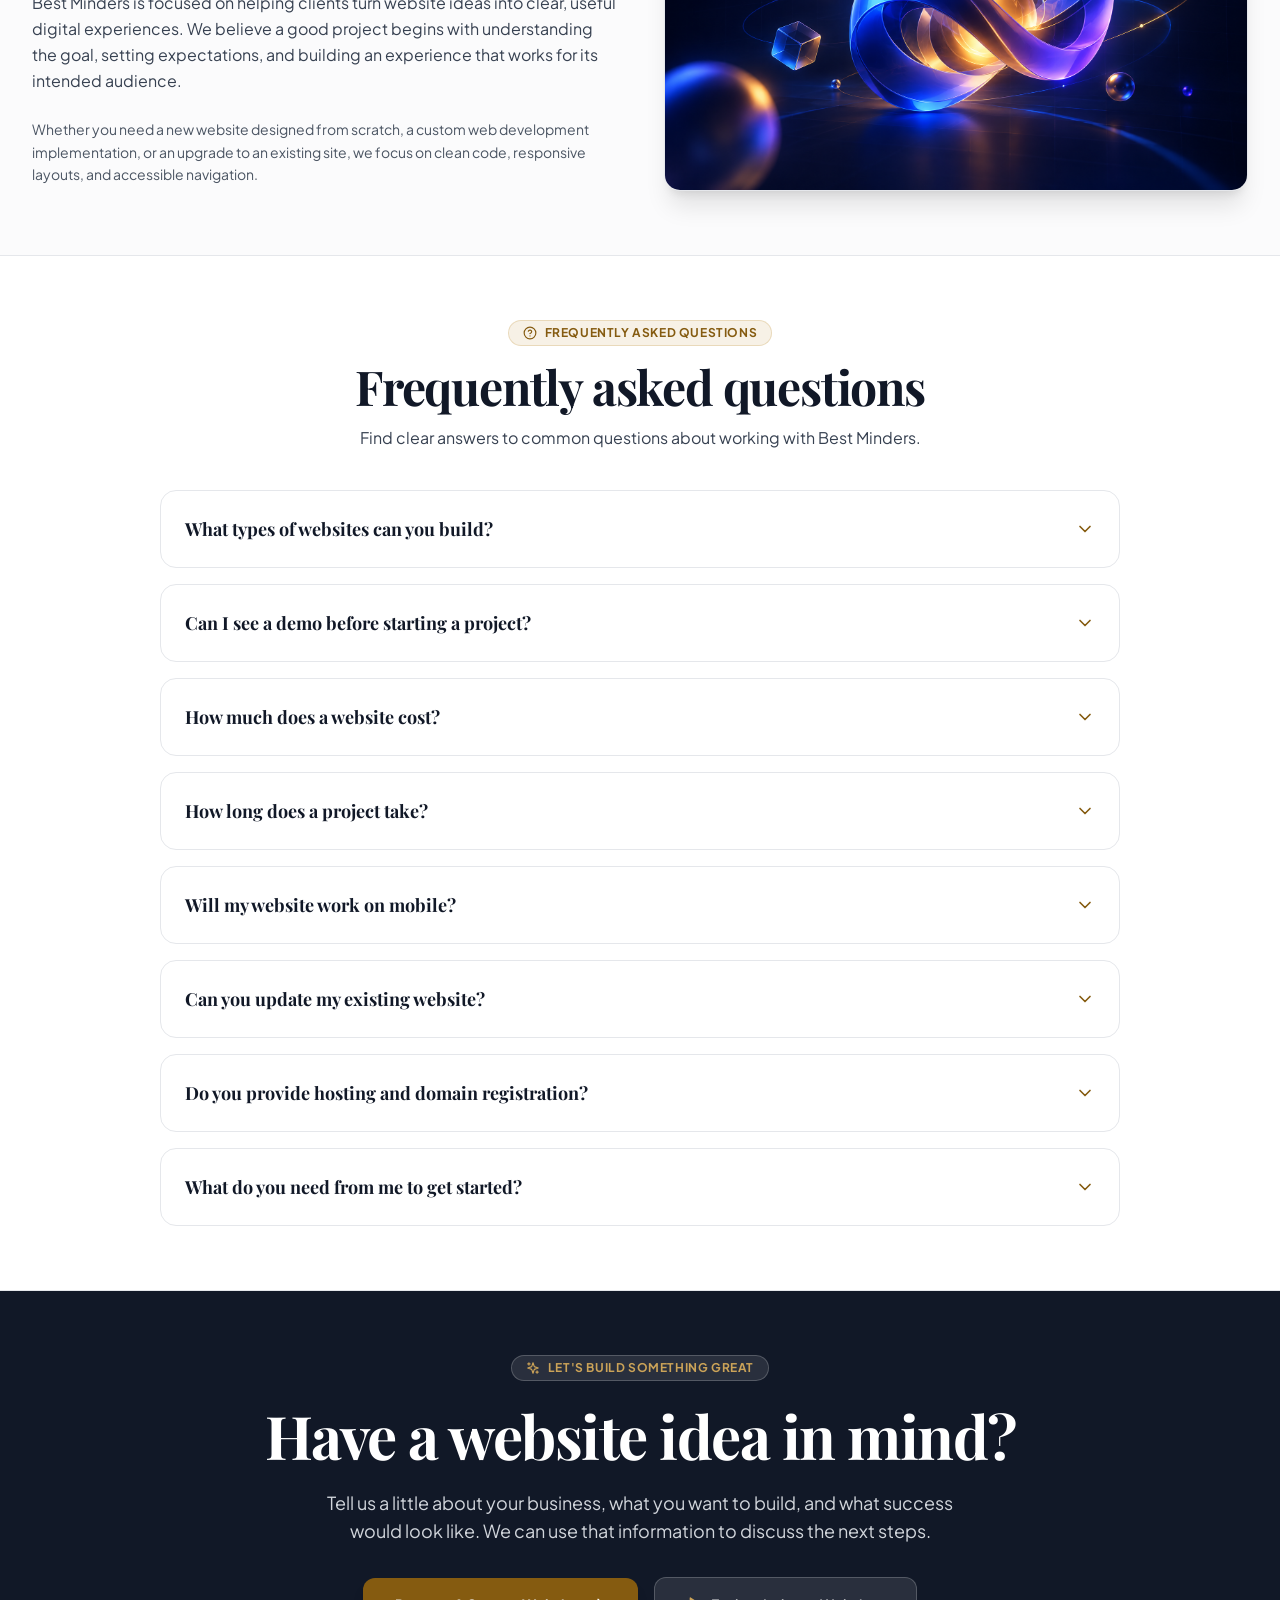
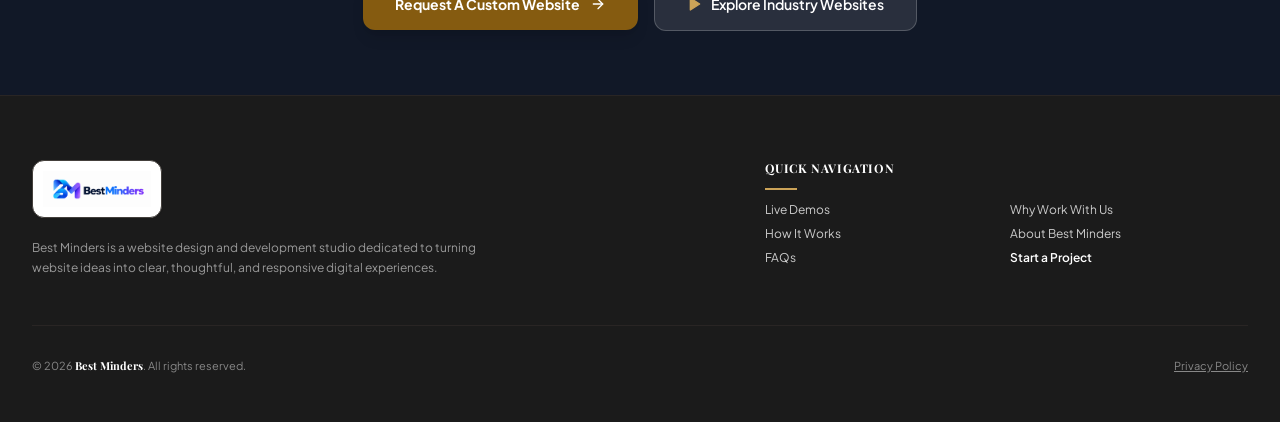
==== commit 885649a7: "Deploy latest build for index.html" ====
--- a/index.html
+++ b/index.html
@@ -2,21 +2,57 @@
 <html lang="en" class="scroll-smooth">
   <head>
     <meta charset="UTF-8" />
-    <link rel="icon" type="image/svg+xml" href="data:image/svg+xml,<svg xmlns=%22http://www.w3.org/2000/svg%22 viewBox=%220 0 100 100%22><text y=%22.9em%22 font-size=%2290%22>✨</text></svg>" />
+    <link rel="icon" type="image/png" href="/favicon.png" />
     <meta name="viewport" content="width=device-width, initial-scale=1.0" />
-    <title>Best Minders | Next-Gen Software Solutions & Digital Transformation</title>
-    <meta name="description" content="Best Minders empowers traditional businesses (Restaurants, Saloons & Spas, Doctors, Car Rentals, Reselling) with futuristic web, mobile & enterprise software solutions." />
-    <meta name="keywords" content="Best Minders, Digital Transformation, Software Solutions, Business Tech Conversion, Restaurant POS App, Doctor Telemedicine App, Saloon Booking Software, Car Rental Fleet Management, Reselling Marketplace, Custom App Development" />
     
+    <!-- Primary Title & Description -->
+    <title>Best Minders | Website Design & Development</title>
+    <meta name="description" content="Explore Best Minders website services and live website demos. Tell us about your project and discuss a website experience built around your business needs." />
+    <meta name="keywords" content="Website design, website development, responsive websites, landing pages, e-commerce websites, website redesign, Best Minders" />
+    <link rel="canonical" href="https://bestminders.github.io/" />
+
+    <!-- Open Graph / Facebook -->
+    <meta property="og:type" content="website" />
+    <meta property="og:url" content="https://bestminders.github.io/" />
+    <meta property="og:title" content="Best Minders | Website Design & Development" />
+    <meta property="og:description" content="Explore Best Minders website services and live website demos. Tell us about your project and discuss a website experience built around your business needs." />
+    <meta property="og:image" content="https://bestminders.github.io/og-image-placeholder.png" />
+
+    <!-- Twitter -->
+    <meta name="twitter:card" content="summary_large_image" />
+    <meta name="twitter:url" content="https://bestminders.github.io/" />
+    <meta name="twitter:title" content="Best Minders | Website Design & Development" />
+    <meta name="twitter:description" content="Explore Best Minders website services and live website demos. Tell us about your project and discuss a website experience built around your business needs." />
+    <meta name="twitter:image" content="https://bestminders.github.io/og-image-placeholder.png" />
+
     <!-- Fonts -->
     <link rel="preconnect" href="https://fonts.googleapis.com">
     <link rel="preconnect" href="https://fonts.gstatic.com" crossorigin>
     <link href="https://fonts.googleapis.com/css2?family=Open+Sans:wght@400;500;600;700&family=Playfair+Display:ital,wght@0,400..900;1,400..900&family=Plus+Jakarta+Sans:wght@300;400;500;600;700;800&display=swap" rel="stylesheet">
-    <script type="module" crossorigin src="/assets/index-BiaAtIZW.js"></script>
-    <link rel="stylesheet" crossorigin href="/assets/index-j-Pi_guS.css">
+
+    <!-- Structured Data (JSON-LD) -->
+    <script type="application/ld+json">
+      {
+        "@context": "https://schema.org",
+        "@type": "Organization",
+        "name": "Best Minders",
+        "url": "https://bestminders.github.io/",
+        "description": "Website design and development studio focused on turning website ideas into clear, useful digital experiences.",
+        "knowsAbout": [
+          "Website Design",
+          "Website Development",
+          "Responsive Layouts",
+          "Landing Pages",
+          "E-commerce Websites"
+        ]
+      }
+    </script>
+    <script type="module" crossorigin src="/assets/index-zL4XjRJo.js"></script>
+    <link rel="stylesheet" crossorigin href="/assets/index-kJMfiQBl.css">
   </head>
   <body class="bg-white text-[#333333] font-sans antialiased selection:bg-[#cba358] selection:text-white overflow-x-hidden">
     <div id="root"></div>
   </body>
 </html>
 
+
--- a/assets/index-kJMfiQBl.css
+++ b/assets/index-kJMfiQBl.css
@@ -0,0 +1 @@
+*,:before,:after{--tw-border-spacing-x: 0;--tw-border-spacing-y: 0;--tw-translate-x: 0;--tw-translate-y: 0;--tw-rotate: 0;--tw-skew-x: 0;--tw-skew-y: 0;--tw-scale-x: 1;--tw-scale-y: 1;--tw-pan-x: ;--tw-pan-y: ;--tw-pinch-zoom: ;--tw-scroll-snap-strictness: proximity;--tw-gradient-from-position: ;--tw-gradient-via-position: ;--tw-gradient-to-position: ;--tw-ordinal: ;--tw-slashed-zero: ;--tw-numeric-figure: ;--tw-numeric-spacing: ;--tw-numeric-fraction: ;--tw-ring-inset: ;--tw-ring-offset-width: 0px;--tw-ring-offset-color: #fff;--tw-ring-color: rgb(59 130 246 / .5);--tw-ring-offset-shadow: 0 0 #0000;--tw-ring-shadow: 0 0 #0000;--tw-shadow: 0 0 #0000;--tw-shadow-colored: 0 0 #0000;--tw-blur: ;--tw-brightness: ;--tw-contrast: ;--tw-grayscale: ;--tw-hue-rotate: ;--tw-invert: ;--tw-saturate: ;--tw-sepia: ;--tw-drop-shadow: ;--tw-backdrop-blur: ;--tw-backdrop-brightness: ;--tw-backdrop-contrast: ;--tw-backdrop-grayscale: ;--tw-backdrop-hue-rotate: ;--tw-backdrop-invert: ;--tw-backdrop-opacity: ;--tw-backdrop-saturate: ;--tw-backdrop-sepia: ;--tw-contain-size: ;--tw-contain-layout: ;--tw-contain-paint: ;--tw-contain-style: }::backdrop{--tw-border-spacing-x: 0;--tw-border-spacing-y: 0;--tw-translate-x: 0;--tw-translate-y: 0;--tw-rotate: 0;--tw-skew-x: 0;--tw-skew-y: 0;--tw-scale-x: 1;--tw-scale-y: 1;--tw-pan-x: ;--tw-pan-y: ;--tw-pinch-zoom: ;--tw-scroll-snap-strictness: proximity;--tw-gradient-from-position: ;--tw-gradient-via-position: ;--tw-gradient-to-position: ;--tw-ordinal: ;--tw-slashed-zero: ;--tw-numeric-figure: ;--tw-numeric-spacing: ;--tw-numeric-fraction: ;--tw-ring-inset: ;--tw-ring-offset-width: 0px;--tw-ring-offset-color: #fff;--tw-ring-color: rgb(59 130 246 / .5);--tw-ring-offset-shadow: 0 0 #0000;--tw-ring-shadow: 0 0 #0000;--tw-shadow: 0 0 #0000;--tw-shadow-colored: 0 0 #0000;--tw-blur: ;--tw-brightness: ;--tw-contrast: ;--tw-grayscale: ;--tw-hue-rotate: ;--tw-invert: ;--tw-saturate: ;--tw-sepia: ;--tw-drop-shadow: ;--tw-backdrop-blur: ;--tw-backdrop-brightness: ;--tw-backdrop-contrast: ;--tw-backdrop-grayscale: ;--tw-backdrop-hue-rotate: ;--tw-backdrop-invert: ;--tw-backdrop-opacity: ;--tw-backdrop-saturate: ;--tw-backdrop-sepia: ;--tw-contain-size: ;--tw-contain-layout: ;--tw-contain-paint: ;--tw-contain-style: }*,:before,:after{box-sizing:border-box;border-width:0;border-style:solid;border-color:#e5e7eb}:before,:after{--tw-content: ""}html,:host{line-height:1.5;-webkit-text-size-adjust:100%;-moz-tab-size:4;-o-tab-size:4;tab-size:4;font-family:Plus Jakarta Sans,Inter,sans-serif;font-feature-settings:normal;font-variation-settings:normal;-webkit-tap-highlight-color:transparent}body{margin:0;line-height:inherit}hr{height:0;color:inherit;border-top-width:1px}abbr:where([title]){-webkit-text-decoration:underline dotted;text-decoration:underline dotted}h1,h2,h3,h4,h5,h6{font-size:inherit;font-weight:inherit}a{color:inherit;text-decoration:inherit}b,strong{font-weight:bolder}code,kbd,samp,pre{font-family:JetBrains Mono,monospace;font-feature-settings:normal;font-variation-settings:normal;font-size:1em}small{font-size:80%}sub,sup{font-size:75%;line-height:0;position:relative;vertical-align:baseline}sub{bottom:-.25em}sup{top:-.5em}table{text-indent:0;border-color:inherit;border-collapse:collapse}button,input,optgroup,select,textarea{font-family:inherit;font-feature-settings:inherit;font-variation-settings:inherit;font-size:100%;font-weight:inherit;line-height:inherit;letter-spacing:inherit;color:inherit;margin:0;padding:0}button,select{text-transform:none}button,input:where([type=button]),input:where([type=reset]),input:where([type=submit]){-webkit-appearance:button;background-color:transparent;background-image:none}:-moz-focusring{outline:auto}:-moz-ui-invalid{box-shadow:none}progress{vertical-align:baseline}::-webkit-inner-spin-button,::-webkit-outer-spin-button{height:auto}[type=search]{-webkit-appearance:textfield;outline-offset:-2px}::-webkit-search-decoration{-webkit-appearance:none}::-webkit-file-upload-button{-webkit-appearance:button;font:inherit}summary{display:list-item}blockquote,dl,dd,h1,h2,h3,h4,h5,h6,hr,figure,p,pre{margin:0}fieldset{margin:0;padding:0}legend{padding:0}ol,ul,menu{list-style:none;margin:0;padding:0}dialog{padding:0}textarea{resize:vertical}input::-moz-placeholder,textarea::-moz-placeholder{opacity:1;color:#9ca3af}input::placeholder,textarea::placeholder{opacity:1;color:#9ca3af}button,[role=button]{cursor:pointer}:disabled{cursor:default}img,svg,video,canvas,audio,iframe,embed,object{display:block;vertical-align:middle}img,video{max-width:100%;height:auto}[hidden]:where(:not([hidden=until-found])){display:none}body{background-color:#fff;color:#333;font-family:Plus Jakarta Sans,-apple-system,BlinkMacSystemFont,system-ui,sans-serif;overflow-x:hidden}h1,h2,h3,h4,h5,h6{letter-spacing:-.02em;color:#111827}.pointer-events-none{pointer-events:none}.fixed{position:fixed}.absolute{position:absolute}.relative{position:relative}.sticky{position:sticky}.inset-0{top:0;right:0;bottom:0;left:0}.left-0{left:0}.left-1\/2{left:50%}.right-0{right:0}.right-5{right:1.25rem}.top-0{top:0}.top-1\/2{top:50%}.top-28{top:7rem}.top-4{top:1rem}.top-5{top:1.25rem}.z-0{z-index:0}.z-10{z-index:10}.z-30{z-index:30}.z-50{z-index:50}.mx-auto{margin-left:auto;margin-right:auto}.my-auto{margin-top:auto;margin-bottom:auto}.mb-1{margin-bottom:.25rem}.mb-10{margin-bottom:2.5rem}.mb-16{margin-bottom:4rem}.mb-2{margin-bottom:.5rem}.mb-3{margin-bottom:.75rem}.mb-4{margin-bottom:1rem}.mb-6{margin-bottom:1.5rem}.ml-2{margin-left:.5rem}.mt-0\.5{margin-top:.125rem}.mt-1{margin-top:.25rem}.mt-10{margin-top:2.5rem}.mt-12{margin-top:3rem}.mt-14{margin-top:3.5rem}.mt-2{margin-top:.5rem}.mt-3{margin-top:.75rem}.mt-4{margin-top:1rem}.mt-6{margin-top:1.5rem}.mt-8{margin-top:2rem}.mt-9{margin-top:2.25rem}.block{display:block}.inline-block{display:inline-block}.flex{display:flex}.inline-flex{display:inline-flex}.table{display:table}.grid{display:grid}.hidden{display:none}.aspect-\[16\/10\]{aspect-ratio:16/10}.aspect-\[4\/3\]{aspect-ratio:4/3}.h-0\.5{height:.125rem}.h-1{height:.25rem}.h-1\.5{height:.375rem}.h-10{height:2.5rem}.h-12{height:3rem}.h-14{height:3.5rem}.h-16{height:4rem}.h-3{height:.75rem}.h-3\.5{height:.875rem}.h-4{height:1rem}.h-5{height:1.25rem}.h-6{height:1.5rem}.h-8{height:2rem}.h-9{height:2.25rem}.h-\[450px\]{height:450px}.h-\[600px\]{height:600px}.h-\[640px\]{height:640px}.h-auto{height:auto}.h-full{height:100%}.max-h-\[85vh\]{max-height:85vh}.max-h-\[90vh\]{max-height:90vh}.min-h-screen{min-height:100vh}.w-1\.5{width:.375rem}.w-10{width:2.5rem}.w-12{width:3rem}.w-14{width:3.5rem}.w-16{width:4rem}.w-28{width:7rem}.w-3{width:.75rem}.w-3\.5{width:.875rem}.w-4{width:1rem}.w-5{width:1.25rem}.w-6{width:1.5rem}.w-8{width:2rem}.w-\[320px\]{width:320px}.w-\[600px\]{width:600px}.w-\[900px\]{width:900px}.w-auto{width:auto}.w-full{width:100%}.max-w-2xl{max-width:42rem}.max-w-3xl{max-width:48rem}.max-w-4xl{max-width:56rem}.max-w-5xl{max-width:64rem}.max-w-7xl{max-width:80rem}.max-w-md{max-width:28rem}.shrink-0{flex-shrink:0}.-translate-x-1\/2{--tw-translate-x: -50%;transform:translate(var(--tw-translate-x),var(--tw-translate-y)) rotate(var(--tw-rotate)) skew(var(--tw-skew-x)) skewY(var(--tw-skew-y)) scaleX(var(--tw-scale-x)) scaleY(var(--tw-scale-y))}.-translate-y-1\/2{--tw-translate-y: -50%;transform:translate(var(--tw-translate-x),var(--tw-translate-y)) rotate(var(--tw-rotate)) skew(var(--tw-skew-x)) skewY(var(--tw-skew-y)) scaleX(var(--tw-scale-x)) scaleY(var(--tw-scale-y))}.translate-y-0{--tw-translate-y: 0px;transform:translate(var(--tw-translate-x),var(--tw-translate-y)) rotate(var(--tw-rotate)) skew(var(--tw-skew-x)) skewY(var(--tw-skew-y)) scaleX(var(--tw-scale-x)) scaleY(var(--tw-scale-y))}.translate-y-12{--tw-translate-y: 3rem;transform:translate(var(--tw-translate-x),var(--tw-translate-y)) rotate(var(--tw-rotate)) skew(var(--tw-skew-x)) skewY(var(--tw-skew-y)) scaleX(var(--tw-scale-x)) scaleY(var(--tw-scale-y))}.rotate-180{--tw-rotate: 180deg;transform:translate(var(--tw-translate-x),var(--tw-translate-y)) rotate(var(--tw-rotate)) skew(var(--tw-skew-x)) skewY(var(--tw-skew-y)) scaleX(var(--tw-scale-x)) scaleY(var(--tw-scale-y))}.scale-105{--tw-scale-x: 1.05;--tw-scale-y: 1.05;transform:translate(var(--tw-translate-x),var(--tw-translate-y)) rotate(var(--tw-rotate)) skew(var(--tw-skew-x)) skewY(var(--tw-skew-y)) scaleX(var(--tw-scale-x)) scaleY(var(--tw-scale-y))}.transform{transform:translate(var(--tw-translate-x),var(--tw-translate-y)) rotate(var(--tw-rotate)) skew(var(--tw-skew-x)) skewY(var(--tw-skew-y)) scaleX(var(--tw-scale-x)) scaleY(var(--tw-scale-y))}@keyframes bounce{0%,to{transform:translateY(-25%);animation-timing-function:cubic-bezier(.8,0,1,1)}50%{transform:none;animation-timing-function:cubic-bezier(0,0,.2,1)}}.animate-bounce{animation:bounce 1s infinite}@keyframes pulse{50%{opacity:.5}}.animate-pulse{animation:pulse 2s cubic-bezier(.4,0,.6,1) infinite}.resize{resize:both}.grid-cols-1{grid-template-columns:repeat(1,minmax(0,1fr))}.grid-cols-2{grid-template-columns:repeat(2,minmax(0,1fr))}.flex-col{flex-direction:column}.flex-wrap{flex-wrap:wrap}.items-start{align-items:flex-start}.items-center{align-items:center}.justify-end{justify-content:flex-end}.justify-center{justify-content:center}.justify-between{justify-content:space-between}.gap-1{gap:.25rem}.gap-1\.5{gap:.375rem}.gap-10{gap:2.5rem}.gap-12{gap:3rem}.gap-2{gap:.5rem}.gap-2\.5{gap:.625rem}.gap-3{gap:.75rem}.gap-4{gap:1rem}.gap-6{gap:1.5rem}.gap-8{gap:2rem}.space-y-2>:not([hidden])~:not([hidden]){--tw-space-y-reverse: 0;margin-top:calc(.5rem * calc(1 - var(--tw-space-y-reverse)));margin-bottom:calc(.5rem * var(--tw-space-y-reverse))}.space-y-3>:not([hidden])~:not([hidden]){--tw-space-y-reverse: 0;margin-top:calc(.75rem * calc(1 - var(--tw-space-y-reverse)));margin-bottom:calc(.75rem * var(--tw-space-y-reverse))}.space-y-4>:not([hidden])~:not([hidden]){--tw-space-y-reverse: 0;margin-top:calc(1rem * calc(1 - var(--tw-space-y-reverse)));margin-bottom:calc(1rem * var(--tw-space-y-reverse))}.space-y-5>:not([hidden])~:not([hidden]){--tw-space-y-reverse: 0;margin-top:calc(1.25rem * calc(1 - var(--tw-space-y-reverse)));margin-bottom:calc(1.25rem * var(--tw-space-y-reverse))}.space-y-6>:not([hidden])~:not([hidden]){--tw-space-y-reverse: 0;margin-top:calc(1.5rem * calc(1 - var(--tw-space-y-reverse)));margin-bottom:calc(1.5rem * var(--tw-space-y-reverse))}.overflow-hidden{overflow:hidden}.overflow-y-auto{overflow-y:auto}.overflow-x-hidden{overflow-x:hidden}.scroll-smooth{scroll-behavior:smooth}.rounded{border-radius:.25rem}.rounded-2xl{border-radius:1rem}.rounded-3xl{border-radius:1.5rem}.rounded-\[38px\]{border-radius:38px}.rounded-\[48px\]{border-radius:48px}.rounded-full{border-radius:9999px}.rounded-lg{border-radius:.5rem}.rounded-xl{border-radius:.75rem}.border{border-width:1px}.border-4{border-width:4px}.border-b{border-bottom-width:1px}.border-t{border-top-width:1px}.border-\[\#cba358\]\/30{border-color:#cba3584d}.border-\[\#cba358\]\/40{border-color:#cba35866}.border-amber-100{--tw-border-opacity: 1;border-color:rgb(254 243 199 / var(--tw-border-opacity, 1))}.border-amber-200{--tw-border-opacity: 1;border-color:rgb(253 230 138 / var(--tw-border-opacity, 1))}.border-amber-200\/80{border-color:#fde68acc}.border-amber-300{--tw-border-opacity: 1;border-color:rgb(252 211 77 / var(--tw-border-opacity, 1))}.border-emerald-200{--tw-border-opacity: 1;border-color:rgb(167 243 208 / var(--tw-border-opacity, 1))}.border-emerald-300{--tw-border-opacity: 1;border-color:rgb(110 231 183 / var(--tw-border-opacity, 1))}.border-gray-100{--tw-border-opacity: 1;border-color:rgb(243 244 246 / var(--tw-border-opacity, 1))}.border-gray-200{--tw-border-opacity: 1;border-color:rgb(229 231 235 / var(--tw-border-opacity, 1))}.border-gray-200\/80{border-color:#e5e7ebcc}.border-gray-200\/90{border-color:#e5e7ebe6}.border-gray-300{--tw-border-opacity: 1;border-color:rgb(209 213 219 / var(--tw-border-opacity, 1))}.border-gray-700\/80{border-color:#374151cc}.border-gray-800{--tw-border-opacity: 1;border-color:rgb(31 41 55 / var(--tw-border-opacity, 1))}.border-gray-900{--tw-border-opacity: 1;border-color:rgb(17 24 39 / var(--tw-border-opacity, 1))}.border-indigo-500{--tw-border-opacity: 1;border-color:rgb(99 102 241 / var(--tw-border-opacity, 1))}.border-indigo-500\/20{border-color:#6366f133}.border-indigo-500\/30{border-color:#6366f14d}.border-rose-200{--tw-border-opacity: 1;border-color:rgb(254 205 211 / var(--tw-border-opacity, 1))}.border-rose-500{--tw-border-opacity: 1;border-color:rgb(244 63 94 / var(--tw-border-opacity, 1))}.border-slate-700{--tw-border-opacity: 1;border-color:rgb(51 65 85 / var(--tw-border-opacity, 1))}.border-slate-800{--tw-border-opacity: 1;border-color:rgb(30 41 59 / var(--tw-border-opacity, 1))}.border-stone-700{--tw-border-opacity: 1;border-color:rgb(68 64 60 / var(--tw-border-opacity, 1))}.border-stone-800{--tw-border-opacity: 1;border-color:rgb(41 37 36 / var(--tw-border-opacity, 1))}.border-white\/10{border-color:#ffffff1a}.border-white\/15{border-color:#ffffff26}.border-white\/20{border-color:#fff3}.border-white\/5{border-color:#ffffff0d}.bg-\[\#0b0f17\]{--tw-bg-opacity: 1;background-color:rgb(11 15 23 / var(--tw-bg-opacity, 1))}.bg-\[\#111827\]{--tw-bg-opacity: 1;background-color:rgb(17 24 39 / var(--tw-bg-opacity, 1))}.bg-\[\#1a1a1a\]{--tw-bg-opacity: 1;background-color:rgb(26 26 26 / var(--tw-bg-opacity, 1))}.bg-\[\#1b1b1b\]{--tw-bg-opacity: 1;background-color:rgb(27 27 27 / var(--tw-bg-opacity, 1))}.bg-\[\#333333\]{--tw-bg-opacity: 1;background-color:rgb(51 51 51 / var(--tw-bg-opacity, 1))}.bg-\[\#855b10\]{--tw-bg-opacity: 1;background-color:rgb(133 91 16 / var(--tw-bg-opacity, 1))}.bg-\[\#855b10\]\/15{background-color:#855b1026}.bg-\[\#cba358\]{--tw-bg-opacity: 1;background-color:rgb(203 163 88 / var(--tw-bg-opacity, 1))}.bg-\[\#cba358\]\/10{background-color:#cba3581a}.bg-\[\#cba358\]\/15{background-color:#cba35826}.bg-\[\#cba358\]\/20{background-color:#cba35833}.bg-amber-50{--tw-bg-opacity: 1;background-color:rgb(255 251 235 / var(--tw-bg-opacity, 1))}.bg-amber-50\/80{background-color:#fffbebcc}.bg-black{--tw-bg-opacity: 1;background-color:rgb(0 0 0 / var(--tw-bg-opacity, 1))}.bg-black\/60{background-color:#0009}.bg-emerald-100{--tw-bg-opacity: 1;background-color:rgb(209 250 229 / var(--tw-bg-opacity, 1))}.bg-emerald-50{--tw-bg-opacity: 1;background-color:rgb(236 253 245 / var(--tw-bg-opacity, 1))}.bg-emerald-600{--tw-bg-opacity: 1;background-color:rgb(5 150 105 / var(--tw-bg-opacity, 1))}.bg-gray-100{--tw-bg-opacity: 1;background-color:rgb(243 244 246 / var(--tw-bg-opacity, 1))}.bg-gray-100\/80{background-color:#f3f4f6cc}.bg-gray-50{--tw-bg-opacity: 1;background-color:rgb(249 250 251 / var(--tw-bg-opacity, 1))}.bg-gray-50\/70{background-color:#f9fafbb3}.bg-gray-50\/80{background-color:#f9fafbcc}.bg-gray-700{--tw-bg-opacity: 1;background-color:rgb(55 65 81 / var(--tw-bg-opacity, 1))}.bg-gray-900{--tw-bg-opacity: 1;background-color:rgb(17 24 39 / var(--tw-bg-opacity, 1))}.bg-indigo-100{--tw-bg-opacity: 1;background-color:rgb(224 231 255 / var(--tw-bg-opacity, 1))}.bg-indigo-500{--tw-bg-opacity: 1;background-color:rgb(99 102 241 / var(--tw-bg-opacity, 1))}.bg-indigo-500\/10{background-color:#6366f11a}.bg-indigo-600{--tw-bg-opacity: 1;background-color:rgb(79 70 229 / var(--tw-bg-opacity, 1))}.bg-rose-50{--tw-bg-opacity: 1;background-color:rgb(255 241 242 / var(--tw-bg-opacity, 1))}.bg-slate-900{--tw-bg-opacity: 1;background-color:rgb(15 23 42 / var(--tw-bg-opacity, 1))}.bg-slate-950\/60{background-color:#02061799}.bg-white{--tw-bg-opacity: 1;background-color:rgb(255 255 255 / var(--tw-bg-opacity, 1))}.bg-white\/10{background-color:#ffffff1a}.bg-white\/80{background-color:#fffc}.bg-white\/95{background-color:#fffffff2}.bg-\[linear-gradient\(to_right\,\#ffffff08_1px\,transparent_1px\)\,linear-gradient\(to_bottom\,\#ffffff08_1px\,transparent_1px\)\]{background-image:linear-gradient(to right,#ffffff08 1px,transparent 1px),linear-gradient(to bottom,#ffffff08 1px,transparent 1px)}.bg-gradient-to-br{background-image:linear-gradient(to bottom right,var(--tw-gradient-stops))}.from-\[\#cba358\]\/15{--tw-gradient-from: rgb(203 163 88 / .15) var(--tw-gradient-from-position);--tw-gradient-to: rgb(203 163 88 / 0) var(--tw-gradient-to-position);--tw-gradient-stops: var(--tw-gradient-from), var(--tw-gradient-to)}.from-\[\#cba358\]\/20{--tw-gradient-from: rgb(203 163 88 / .2) var(--tw-gradient-from-position);--tw-gradient-to: rgb(203 163 88 / 0) var(--tw-gradient-to-position);--tw-gradient-stops: var(--tw-gradient-from), var(--tw-gradient-to)}.from-gray-900{--tw-gradient-from: #111827 var(--tw-gradient-from-position);--tw-gradient-to: rgb(17 24 39 / 0) var(--tw-gradient-to-position);--tw-gradient-stops: var(--tw-gradient-from), var(--tw-gradient-to)}.via-gray-800{--tw-gradient-to: rgb(31 41 55 / 0) var(--tw-gradient-to-position);--tw-gradient-stops: var(--tw-gradient-from), #1f2937 var(--tw-gradient-via-position), var(--tw-gradient-to)}.via-transparent{--tw-gradient-to: rgb(0 0 0 / 0) var(--tw-gradient-to-position);--tw-gradient-stops: var(--tw-gradient-from), transparent var(--tw-gradient-via-position), var(--tw-gradient-to)}.to-stone-900{--tw-gradient-to: #1c1917 var(--tw-gradient-to-position)}.to-transparent{--tw-gradient-to: transparent var(--tw-gradient-to-position)}.bg-\[size\:24px_24px\]{background-size:24px 24px}.fill-\[\#cba358\]{fill:#cba358}.stroke-\[3\]{stroke-width:3}.object-contain{-o-object-fit:contain;object-fit:contain}.object-cover{-o-object-fit:cover;object-fit:cover}.p-1\.5{padding:.375rem}.p-2{padding:.5rem}.p-2\.5{padding:.625rem}.p-3{padding:.75rem}.p-3\.5{padding:.875rem}.p-4{padding:1rem}.p-6{padding:1.5rem}.p-8{padding:2rem}.px-2{padding-left:.5rem;padding-right:.5rem}.px-2\.5{padding-left:.625rem;padding-right:.625rem}.px-3{padding-left:.75rem;padding-right:.75rem}.px-3\.5{padding-left:.875rem;padding-right:.875rem}.px-4{padding-left:1rem;padding-right:1rem}.px-5{padding-left:1.25rem;padding-right:1.25rem}.px-6{padding-left:1.5rem;padding-right:1.5rem}.px-8{padding-left:2rem;padding-right:2rem}.py-0\.5{padding-top:.125rem;padding-bottom:.125rem}.py-1{padding-top:.25rem;padding-bottom:.25rem}.py-1\.5{padding-top:.375rem;padding-bottom:.375rem}.py-14{padding-top:3.5rem;padding-bottom:3.5rem}.py-2{padding-top:.5rem;padding-bottom:.5rem}.py-2\.5{padding-top:.625rem;padding-bottom:.625rem}.py-24{padding-top:6rem;padding-bottom:6rem}.py-3{padding-top:.75rem;padding-bottom:.75rem}.py-3\.5{padding-top:.875rem;padding-bottom:.875rem}.py-4{padding-top:1rem;padding-bottom:1rem}.py-5{padding-top:1.25rem;padding-bottom:1.25rem}.py-8{padding-top:2rem;padding-bottom:2rem}.pb-12{padding-bottom:3rem}.pb-3{padding-bottom:.75rem}.pb-4{padding-bottom:1rem}.pb-6{padding-bottom:1.5rem}.pr-2{padding-right:.5rem}.pt-0{padding-top:0}.pt-10{padding-top:2.5rem}.pt-16{padding-top:4rem}.pt-2{padding-top:.5rem}.pt-24{padding-top:6rem}.pt-4{padding-top:1rem}.pt-6{padding-top:1.5rem}.text-left{text-align:left}.text-center{text-align:center}.font-mono{font-family:JetBrains Mono,monospace}.font-sans{font-family:Plus Jakarta Sans,Inter,sans-serif}.text-2xl{font-size:1.5rem;line-height:2rem}.text-3xl{font-size:1.875rem;line-height:2.25rem}.text-4xl{font-size:2.25rem;line-height:2.5rem}.text-\[10px\]{font-size:10px}.text-\[11px\]{font-size:11px}.text-base{font-size:1rem;line-height:1.5rem}.text-lg{font-size:1.125rem;line-height:1.75rem}.text-sm{font-size:.875rem;line-height:1.25rem}.text-xl{font-size:1.25rem;line-height:1.75rem}.text-xs{font-size:.75rem;line-height:1rem}.font-bold{font-weight:700}.font-extrabold{font-weight:800}.font-medium{font-weight:500}.font-normal{font-weight:400}.font-semibold{font-weight:600}.uppercase{text-transform:uppercase}.italic{font-style:italic}.leading-\[1\.1\]{line-height:1.1}.leading-relaxed{line-height:1.625}.tracking-tight{letter-spacing:-.025em}.tracking-wider{letter-spacing:.05em}.tracking-widest{letter-spacing:.1em}.text-\[\#111827\]{--tw-text-opacity: 1;color:rgb(17 24 39 / var(--tw-text-opacity, 1))}.text-\[\#333333\]{--tw-text-opacity: 1;color:rgb(51 51 51 / var(--tw-text-opacity, 1))}.text-\[\#855b10\]{--tw-text-opacity: 1;color:rgb(133 91 16 / var(--tw-text-opacity, 1))}.text-\[\#855b10\]\/40{color:#855b1066}.text-\[\#888888\]{--tw-text-opacity: 1;color:rgb(136 136 136 / var(--tw-text-opacity, 1))}.text-\[\#999999\]{--tw-text-opacity: 1;color:rgb(153 153 153 / var(--tw-text-opacity, 1))}.text-\[\#b88e39\]{--tw-text-opacity: 1;color:rgb(184 142 57 / var(--tw-text-opacity, 1))}.text-\[\#cba358\]{--tw-text-opacity: 1;color:rgb(203 163 88 / var(--tw-text-opacity, 1))}.text-\[\#cccccc\]{--tw-text-opacity: 1;color:rgb(204 204 204 / var(--tw-text-opacity, 1))}.text-emerald-600{--tw-text-opacity: 1;color:rgb(5 150 105 / var(--tw-text-opacity, 1))}.text-emerald-700{--tw-text-opacity: 1;color:rgb(4 120 87 / var(--tw-text-opacity, 1))}.text-emerald-800{--tw-text-opacity: 1;color:rgb(6 95 70 / var(--tw-text-opacity, 1))}.text-gray-300{--tw-text-opacity: 1;color:rgb(209 213 219 / var(--tw-text-opacity, 1))}.text-gray-400{--tw-text-opacity: 1;color:rgb(156 163 175 / var(--tw-text-opacity, 1))}.text-gray-500{--tw-text-opacity: 1;color:rgb(107 114 128 / var(--tw-text-opacity, 1))}.text-gray-600{--tw-text-opacity: 1;color:rgb(75 85 99 / var(--tw-text-opacity, 1))}.text-gray-700{--tw-text-opacity: 1;color:rgb(55 65 81 / var(--tw-text-opacity, 1))}.text-gray-800{--tw-text-opacity: 1;color:rgb(31 41 55 / var(--tw-text-opacity, 1))}.text-gray-900{--tw-text-opacity: 1;color:rgb(17 24 39 / var(--tw-text-opacity, 1))}.text-indigo-300{--tw-text-opacity: 1;color:rgb(165 180 252 / var(--tw-text-opacity, 1))}.text-indigo-400{--tw-text-opacity: 1;color:rgb(129 140 248 / var(--tw-text-opacity, 1))}.text-indigo-800{--tw-text-opacity: 1;color:rgb(55 48 163 / var(--tw-text-opacity, 1))}.text-rose-600{--tw-text-opacity: 1;color:rgb(225 29 72 / var(--tw-text-opacity, 1))}.text-rose-800{--tw-text-opacity: 1;color:rgb(159 18 57 / var(--tw-text-opacity, 1))}.text-slate-300{--tw-text-opacity: 1;color:rgb(203 213 225 / var(--tw-text-opacity, 1))}.text-slate-400{--tw-text-opacity: 1;color:rgb(148 163 184 / var(--tw-text-opacity, 1))}.text-white{--tw-text-opacity: 1;color:rgb(255 255 255 / var(--tw-text-opacity, 1))}.underline{text-decoration-line:underline}.antialiased{-webkit-font-smoothing:antialiased;-moz-osx-font-smoothing:grayscale}.opacity-0{opacity:0}.opacity-100{opacity:1}.opacity-60{opacity:.6}.shadow-2xl{--tw-shadow: 0 25px 50px -12px rgb(0 0 0 / .25);--tw-shadow-colored: 0 25px 50px -12px var(--tw-shadow-color);box-shadow:var(--tw-ring-offset-shadow, 0 0 #0000),var(--tw-ring-shadow, 0 0 #0000),var(--tw-shadow)}.shadow-inner{--tw-shadow: inset 0 2px 4px 0 rgb(0 0 0 / .05);--tw-shadow-colored: inset 0 2px 4px 0 var(--tw-shadow-color);box-shadow:var(--tw-ring-offset-shadow, 0 0 #0000),var(--tw-ring-shadow, 0 0 #0000),var(--tw-shadow)}.shadow-lg{--tw-shadow: 0 10px 15px -3px rgb(0 0 0 / .1), 0 4px 6px -4px rgb(0 0 0 / .1);--tw-shadow-colored: 0 10px 15px -3px var(--tw-shadow-color), 0 4px 6px -4px var(--tw-shadow-color);box-shadow:var(--tw-ring-offset-shadow, 0 0 #0000),var(--tw-ring-shadow, 0 0 #0000),var(--tw-shadow)}.shadow-md{--tw-shadow: 0 4px 6px -1px rgb(0 0 0 / .1), 0 2px 4px -2px rgb(0 0 0 / .1);--tw-shadow-colored: 0 4px 6px -1px var(--tw-shadow-color), 0 2px 4px -2px var(--tw-shadow-color);box-shadow:var(--tw-ring-offset-shadow, 0 0 #0000),var(--tw-ring-shadow, 0 0 #0000),var(--tw-shadow)}.shadow-sm{--tw-shadow: 0 1px 2px 0 rgb(0 0 0 / .05);--tw-shadow-colored: 0 1px 2px 0 var(--tw-shadow-color);box-shadow:var(--tw-ring-offset-shadow, 0 0 #0000),var(--tw-ring-shadow, 0 0 #0000),var(--tw-shadow)}.shadow-xl{--tw-shadow: 0 20px 25px -5px rgb(0 0 0 / .1), 0 8px 10px -6px rgb(0 0 0 / .1);--tw-shadow-colored: 0 20px 25px -5px var(--tw-shadow-color), 0 8px 10px -6px var(--tw-shadow-color);box-shadow:var(--tw-ring-offset-shadow, 0 0 #0000),var(--tw-ring-shadow, 0 0 #0000),var(--tw-shadow)}.shadow-indigo-600\/25{--tw-shadow-color: rgb(79 70 229 / .25);--tw-shadow: var(--tw-shadow-colored)}.blur-3xl{--tw-blur: blur(64px);filter:var(--tw-blur) var(--tw-brightness) var(--tw-contrast) var(--tw-grayscale) var(--tw-hue-rotate) var(--tw-invert) var(--tw-saturate) var(--tw-sepia) var(--tw-drop-shadow)}.blur-\[140px\]{--tw-blur: blur(140px);filter:var(--tw-blur) var(--tw-brightness) var(--tw-contrast) var(--tw-grayscale) var(--tw-hue-rotate) var(--tw-invert) var(--tw-saturate) var(--tw-sepia) var(--tw-drop-shadow)}.filter{filter:var(--tw-blur) var(--tw-brightness) var(--tw-contrast) var(--tw-grayscale) var(--tw-hue-rotate) var(--tw-invert) var(--tw-saturate) var(--tw-sepia) var(--tw-drop-shadow)}.backdrop-blur-2xl{--tw-backdrop-blur: blur(40px);-webkit-backdrop-filter:var(--tw-backdrop-blur) var(--tw-backdrop-brightness) var(--tw-backdrop-contrast) var(--tw-backdrop-grayscale) var(--tw-backdrop-hue-rotate) var(--tw-backdrop-invert) var(--tw-backdrop-opacity) var(--tw-backdrop-saturate) var(--tw-backdrop-sepia);backdrop-filter:var(--tw-backdrop-blur) var(--tw-backdrop-brightness) var(--tw-backdrop-contrast) var(--tw-backdrop-grayscale) var(--tw-backdrop-hue-rotate) var(--tw-backdrop-invert) var(--tw-backdrop-opacity) var(--tw-backdrop-saturate) var(--tw-backdrop-sepia)}.backdrop-blur-md{--tw-backdrop-blur: blur(12px);-webkit-backdrop-filter:var(--tw-backdrop-blur) var(--tw-backdrop-brightness) var(--tw-backdrop-contrast) var(--tw-backdrop-grayscale) var(--tw-backdrop-hue-rotate) var(--tw-backdrop-invert) var(--tw-backdrop-opacity) var(--tw-backdrop-saturate) var(--tw-backdrop-sepia);backdrop-filter:var(--tw-backdrop-blur) var(--tw-backdrop-brightness) var(--tw-backdrop-contrast) var(--tw-backdrop-grayscale) var(--tw-backdrop-hue-rotate) var(--tw-backdrop-invert) var(--tw-backdrop-opacity) var(--tw-backdrop-saturate) var(--tw-backdrop-sepia)}.backdrop-blur-sm{--tw-backdrop-blur: blur(4px);-webkit-backdrop-filter:var(--tw-backdrop-blur) var(--tw-backdrop-brightness) var(--tw-backdrop-contrast) var(--tw-backdrop-grayscale) var(--tw-backdrop-hue-rotate) var(--tw-backdrop-invert) var(--tw-backdrop-opacity) var(--tw-backdrop-saturate) var(--tw-backdrop-sepia);backdrop-filter:var(--tw-backdrop-blur) var(--tw-backdrop-brightness) var(--tw-backdrop-contrast) var(--tw-backdrop-grayscale) var(--tw-backdrop-hue-rotate) var(--tw-backdrop-invert) var(--tw-backdrop-opacity) var(--tw-backdrop-saturate) var(--tw-backdrop-sepia)}.transition-all{transition-property:all;transition-timing-function:cubic-bezier(.4,0,.2,1);transition-duration:.15s}.transition-colors{transition-property:color,background-color,border-color,text-decoration-color,fill,stroke;transition-timing-function:cubic-bezier(.4,0,.2,1);transition-duration:.15s}.transition-transform{transition-property:transform;transition-timing-function:cubic-bezier(.4,0,.2,1);transition-duration:.15s}.delay-0{transition-delay:0s}.delay-100{transition-delay:.1s}.delay-150{transition-delay:.15s}.delay-200{transition-delay:.2s}.delay-300{transition-delay:.3s}.delay-500{transition-delay:.5s}.duration-200{transition-duration:.2s}.duration-300{transition-duration:.3s}.duration-700{transition-duration:.7s}.font-serif-title{font-family:Playfair Display,Georgia,serif}.card-panel{background:#fff;border:1px solid rgba(229,231,235,1);border-radius:1.25rem;box-shadow:0 4px 20px -2px #0000000d}.card-panel-hover{transition:all .35s cubic-bezier(.16,1,.3,1)}.card-panel-hover:hover{background:#fff;border-color:#cba35880;transform:translateY(-4px);box-shadow:0 20px 40px -15px #cba35826}.text-gradient{background:linear-gradient(135deg,#111827,#374151,#cba358);-webkit-background-clip:text;-webkit-text-fill-color:transparent}.text-gradient-accent{background:linear-gradient(135deg,#b88e39,#cba358,#946d1f);-webkit-background-clip:text;-webkit-text-fill-color:transparent}@keyframes slideFromTopRight{0%{opacity:0;transform:translate(140px,-200px) scale(.85)}to{opacity:1;transform:translate(0) scale(1)}}@keyframes slideFromTop{0%{opacity:0;transform:translateY(-80px)}to{opacity:1;transform:translateY(0)}}@keyframes slideFromBottom{0%{opacity:0;transform:translateY(80px)}to{opacity:1;transform:translateY(0)}}@keyframes slideFromRight{0%{opacity:0;transform:translate(80px)}to{opacity:1;transform:translate(0)}}@keyframes slideFromLeft{0%{opacity:0;transform:translate(-80px)}to{opacity:1;transform:translate(0)}}@keyframes floatGentle{0%,to{transform:translateY(0) rotate(0)}50%{transform:translateY(-12px) rotate(2deg)}}@keyframes pulseGlow{0%,to{opacity:.4;transform:scale(1)}50%{opacity:.7;transform:scale(1.08)}}@keyframes zoomKenBurns{0%{transform:scale(1)}to{transform:scale(1.12)}}.animate-rev-pan{opacity:0;animation:slideFromTopRight 1.2s cubic-bezier(.16,1,.3,1) .3s forwards}.animate-rev-top{opacity:0;animation:slideFromTop 1s cubic-bezier(.16,1,.3,1) .6s forwards}.animate-rev-bottom{opacity:0;animation:slideFromBottom 1s cubic-bezier(.16,1,.3,1) .7s forwards}.animate-rev-left{opacity:0;animation:slideFromLeft 1s cubic-bezier(.16,1,.3,1) .65s forwards}.animate-rev-right{opacity:0;animation:slideFromRight 1s cubic-bezier(.16,1,.3,1) .75s forwards}.animate-float{animation:floatGentle 6s ease-in-out infinite}.animate-pulse-glow{animation:pulseGlow 4s ease-in-out infinite}.animate-ken-burns{animation:zoomKenBurns 8s ease-out infinite alternate}::-webkit-scrollbar{width:8px}::-webkit-scrollbar-track{background:#f7f7f7}::-webkit-scrollbar-thumb{background:#ccc;border-radius:4px}::-webkit-scrollbar-thumb:hover{background:#cba358}.selection\:bg-\[\#cba358\] *::-moz-selection{--tw-bg-opacity: 1;background-color:rgb(203 163 88 / var(--tw-bg-opacity, 1))}.selection\:bg-\[\#cba358\] *::selection{--tw-bg-opacity: 1;background-color:rgb(203 163 88 / var(--tw-bg-opacity, 1))}.selection\:text-white *::-moz-selection{--tw-text-opacity: 1;color:rgb(255 255 255 / var(--tw-text-opacity, 1))}.selection\:text-white *::selection{--tw-text-opacity: 1;color:rgb(255 255 255 / var(--tw-text-opacity, 1))}.selection\:bg-\[\#cba358\]::-moz-selection{--tw-bg-opacity: 1;background-color:rgb(203 163 88 / var(--tw-bg-opacity, 1))}.selection\:bg-\[\#cba358\]::selection{--tw-bg-opacity: 1;background-color:rgb(203 163 88 / var(--tw-bg-opacity, 1))}.selection\:text-white::-moz-selection{--tw-text-opacity: 1;color:rgb(255 255 255 / var(--tw-text-opacity, 1))}.selection\:text-white::selection{--tw-text-opacity: 1;color:rgb(255 255 255 / var(--tw-text-opacity, 1))}.hover\:scale-\[1\.02\]:hover{--tw-scale-x: 1.02;--tw-scale-y: 1.02;transform:translate(var(--tw-translate-x),var(--tw-translate-y)) rotate(var(--tw-rotate)) skew(var(--tw-skew-x)) skewY(var(--tw-skew-y)) scaleX(var(--tw-scale-x)) scaleY(var(--tw-scale-y))}.hover\:border-\[\#855b10\]\/40:hover{border-color:#855b1066}.hover\:border-\[\#cba358\]\/40:hover{border-color:#cba35866}.hover\:border-\[\#cba358\]\/50:hover{border-color:#cba35880}.hover\:bg-\[\#855b10\]:hover{--tw-bg-opacity: 1;background-color:rgb(133 91 16 / var(--tw-bg-opacity, 1))}.hover\:bg-\[\#a67417\]:hover{--tw-bg-opacity: 1;background-color:rgb(166 116 23 / var(--tw-bg-opacity, 1))}.hover\:bg-\[\#cba358\]:hover{--tw-bg-opacity: 1;background-color:rgb(203 163 88 / var(--tw-bg-opacity, 1))}.hover\:bg-amber-100:hover{--tw-bg-opacity: 1;background-color:rgb(254 243 199 / var(--tw-bg-opacity, 1))}.hover\:bg-gray-100:hover{--tw-bg-opacity: 1;background-color:rgb(243 244 246 / var(--tw-bg-opacity, 1))}.hover\:bg-gray-200:hover{--tw-bg-opacity: 1;background-color:rgb(229 231 235 / var(--tw-bg-opacity, 1))}.hover\:bg-indigo-500:hover{--tw-bg-opacity: 1;background-color:rgb(99 102 241 / var(--tw-bg-opacity, 1))}.hover\:bg-white:hover{--tw-bg-opacity: 1;background-color:rgb(255 255 255 / var(--tw-bg-opacity, 1))}.hover\:bg-white\/20:hover{background-color:#fff3}.hover\:text-\[\#855b10\]:hover{--tw-text-opacity: 1;color:rgb(133 91 16 / var(--tw-text-opacity, 1))}.hover\:text-\[\#cba358\]:hover{--tw-text-opacity: 1;color:rgb(203 163 88 / var(--tw-text-opacity, 1))}.hover\:text-black:hover{--tw-text-opacity: 1;color:rgb(0 0 0 / var(--tw-text-opacity, 1))}.hover\:text-rose-600:hover{--tw-text-opacity: 1;color:rgb(225 29 72 / var(--tw-text-opacity, 1))}.hover\:text-white:hover{--tw-text-opacity: 1;color:rgb(255 255 255 / var(--tw-text-opacity, 1))}.hover\:shadow-md:hover{--tw-shadow: 0 4px 6px -1px rgb(0 0 0 / .1), 0 2px 4px -2px rgb(0 0 0 / .1);--tw-shadow-colored: 0 4px 6px -1px var(--tw-shadow-color), 0 2px 4px -2px var(--tw-shadow-color);box-shadow:var(--tw-ring-offset-shadow, 0 0 #0000),var(--tw-ring-shadow, 0 0 #0000),var(--tw-shadow)}.hover\:shadow-xl:hover{--tw-shadow: 0 20px 25px -5px rgb(0 0 0 / .1), 0 8px 10px -6px rgb(0 0 0 / .1);--tw-shadow-colored: 0 20px 25px -5px var(--tw-shadow-color), 0 8px 10px -6px var(--tw-shadow-color);box-shadow:var(--tw-ring-offset-shadow, 0 0 #0000),var(--tw-ring-shadow, 0 0 #0000),var(--tw-shadow)}.focus\:border-\[\#855b10\]:focus{--tw-border-opacity: 1;border-color:rgb(133 91 16 / var(--tw-border-opacity, 1))}.focus\:bg-white:focus{--tw-bg-opacity: 1;background-color:rgb(255 255 255 / var(--tw-bg-opacity, 1))}.focus\:outline-none:focus{outline:2px solid transparent;outline-offset:2px}.focus\:ring-2:focus{--tw-ring-offset-shadow: var(--tw-ring-inset) 0 0 0 var(--tw-ring-offset-width) var(--tw-ring-offset-color);--tw-ring-shadow: var(--tw-ring-inset) 0 0 0 calc(2px + var(--tw-ring-offset-width)) var(--tw-ring-color);box-shadow:var(--tw-ring-offset-shadow),var(--tw-ring-shadow),var(--tw-shadow, 0 0 #0000)}.focus\:ring-\[\#855b10\]:focus{--tw-ring-opacity: 1;--tw-ring-color: rgb(133 91 16 / var(--tw-ring-opacity, 1))}.focus\:ring-\[\#855b10\]\/40:focus{--tw-ring-color: rgb(133 91 16 / .4)}.focus\:ring-offset-2:focus{--tw-ring-offset-width: 2px}.disabled\:opacity-50:disabled{opacity:.5}.group:hover .group-hover\:scale-105{--tw-scale-x: 1.05;--tw-scale-y: 1.05;transform:translate(var(--tw-translate-x),var(--tw-translate-y)) rotate(var(--tw-rotate)) skew(var(--tw-skew-x)) skewY(var(--tw-skew-y)) scaleX(var(--tw-scale-x)) scaleY(var(--tw-scale-y))}.group:hover .group-hover\:scale-\[1\.02\]{--tw-scale-x: 1.02;--tw-scale-y: 1.02;transform:translate(var(--tw-translate-x),var(--tw-translate-y)) rotate(var(--tw-rotate)) skew(var(--tw-skew-x)) skewY(var(--tw-skew-y)) scaleX(var(--tw-scale-x)) scaleY(var(--tw-scale-y))}.group:hover .group-hover\:text-\[\#855b10\]{--tw-text-opacity: 1;color:rgb(133 91 16 / var(--tw-text-opacity, 1))}@media (min-width: 640px){.sm\:inline{display:inline}.sm\:flex{display:flex}.sm\:hidden{display:none}.sm\:h-11{height:2.75rem}.sm\:h-9{height:2.25rem}.sm\:w-auto{width:auto}.sm\:grid-cols-2{grid-template-columns:repeat(2,minmax(0,1fr))}.sm\:grid-cols-3{grid-template-columns:repeat(3,minmax(0,1fr))}.sm\:flex-row{flex-direction:row}.sm\:p-10{padding:2.5rem}.sm\:p-8{padding:2rem}.sm\:px-6{padding-left:1.5rem;padding-right:1.5rem}.sm\:text-4xl{font-size:2.25rem;line-height:2.5rem}.sm\:text-5xl{font-size:3rem;line-height:1}.sm\:text-6xl{font-size:3.75rem;line-height:1}.sm\:text-base{font-size:1rem;line-height:1.5rem}.sm\:text-lg{font-size:1.125rem;line-height:1.75rem}.sm\:text-sm{font-size:.875rem;line-height:1.25rem}.sm\:text-xl{font-size:1.25rem;line-height:1.75rem}}@media (min-width: 768px){.md\:col-span-5{grid-column:span 5 / span 5}.md\:col-span-6{grid-column:span 6 / span 6}.md\:col-span-7{grid-column:span 7 / span 7}.md\:flex{display:flex}.md\:grid-cols-12{grid-template-columns:repeat(12,minmax(0,1fr))}.md\:grid-cols-2{grid-template-columns:repeat(2,minmax(0,1fr))}.md\:grid-cols-3{grid-template-columns:repeat(3,minmax(0,1fr))}.md\:grid-cols-4{grid-template-columns:repeat(4,minmax(0,1fr))}.md\:py-16{padding-top:4rem;padding-bottom:4rem}.md\:pb-16{padding-bottom:4rem}.md\:pt-28{padding-top:7rem}.md\:text-6xl{font-size:3.75rem;line-height:1}.md\:text-7xl{font-size:4.5rem;line-height:1}}@media (min-width: 1024px){.lg\:col-span-5{grid-column:span 5 / span 5}.lg\:col-span-6{grid-column:span 6 / span 6}.lg\:col-span-7{grid-column:span 7 / span 7}.lg\:grid-cols-12{grid-template-columns:repeat(12,minmax(0,1fr))}.lg\:grid-cols-3{grid-template-columns:repeat(3,minmax(0,1fr))}.lg\:grid-cols-4{grid-template-columns:repeat(4,minmax(0,1fr))}.lg\:px-8{padding-left:2rem;padding-right:2rem}}
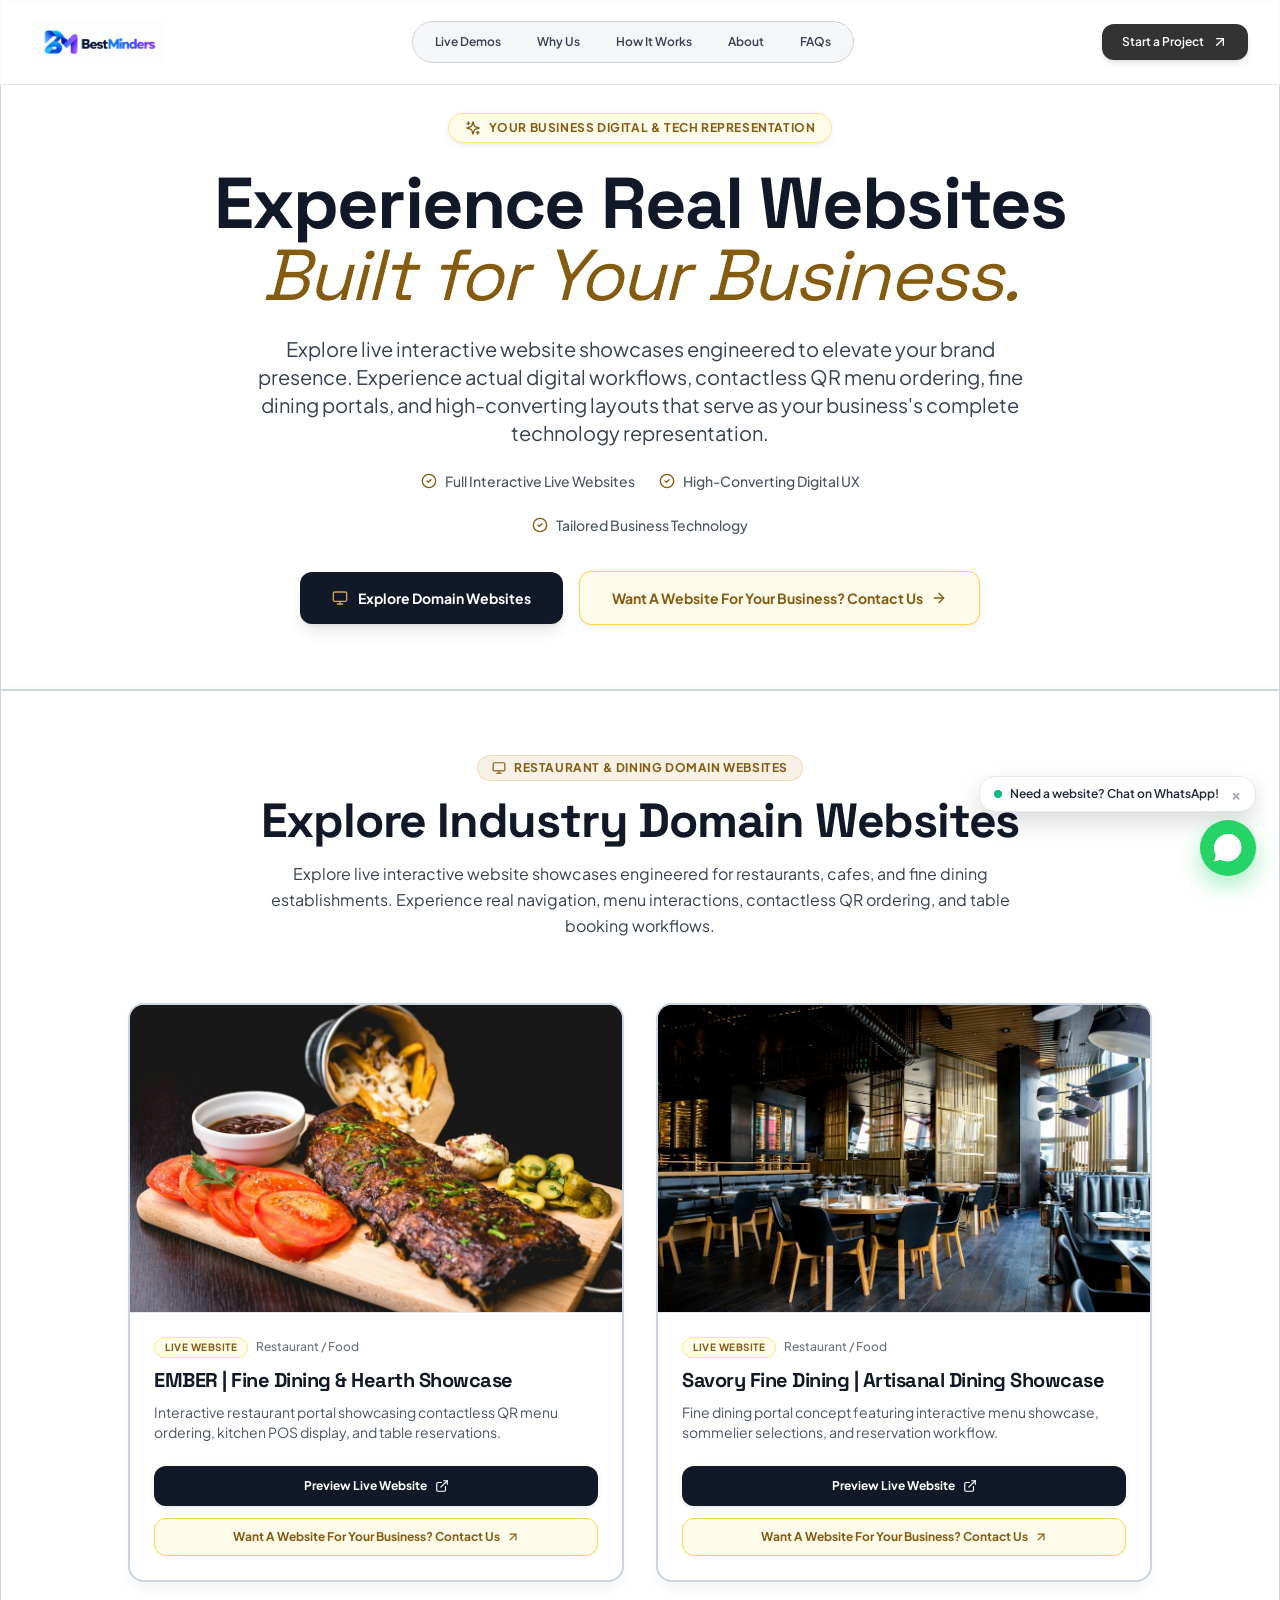
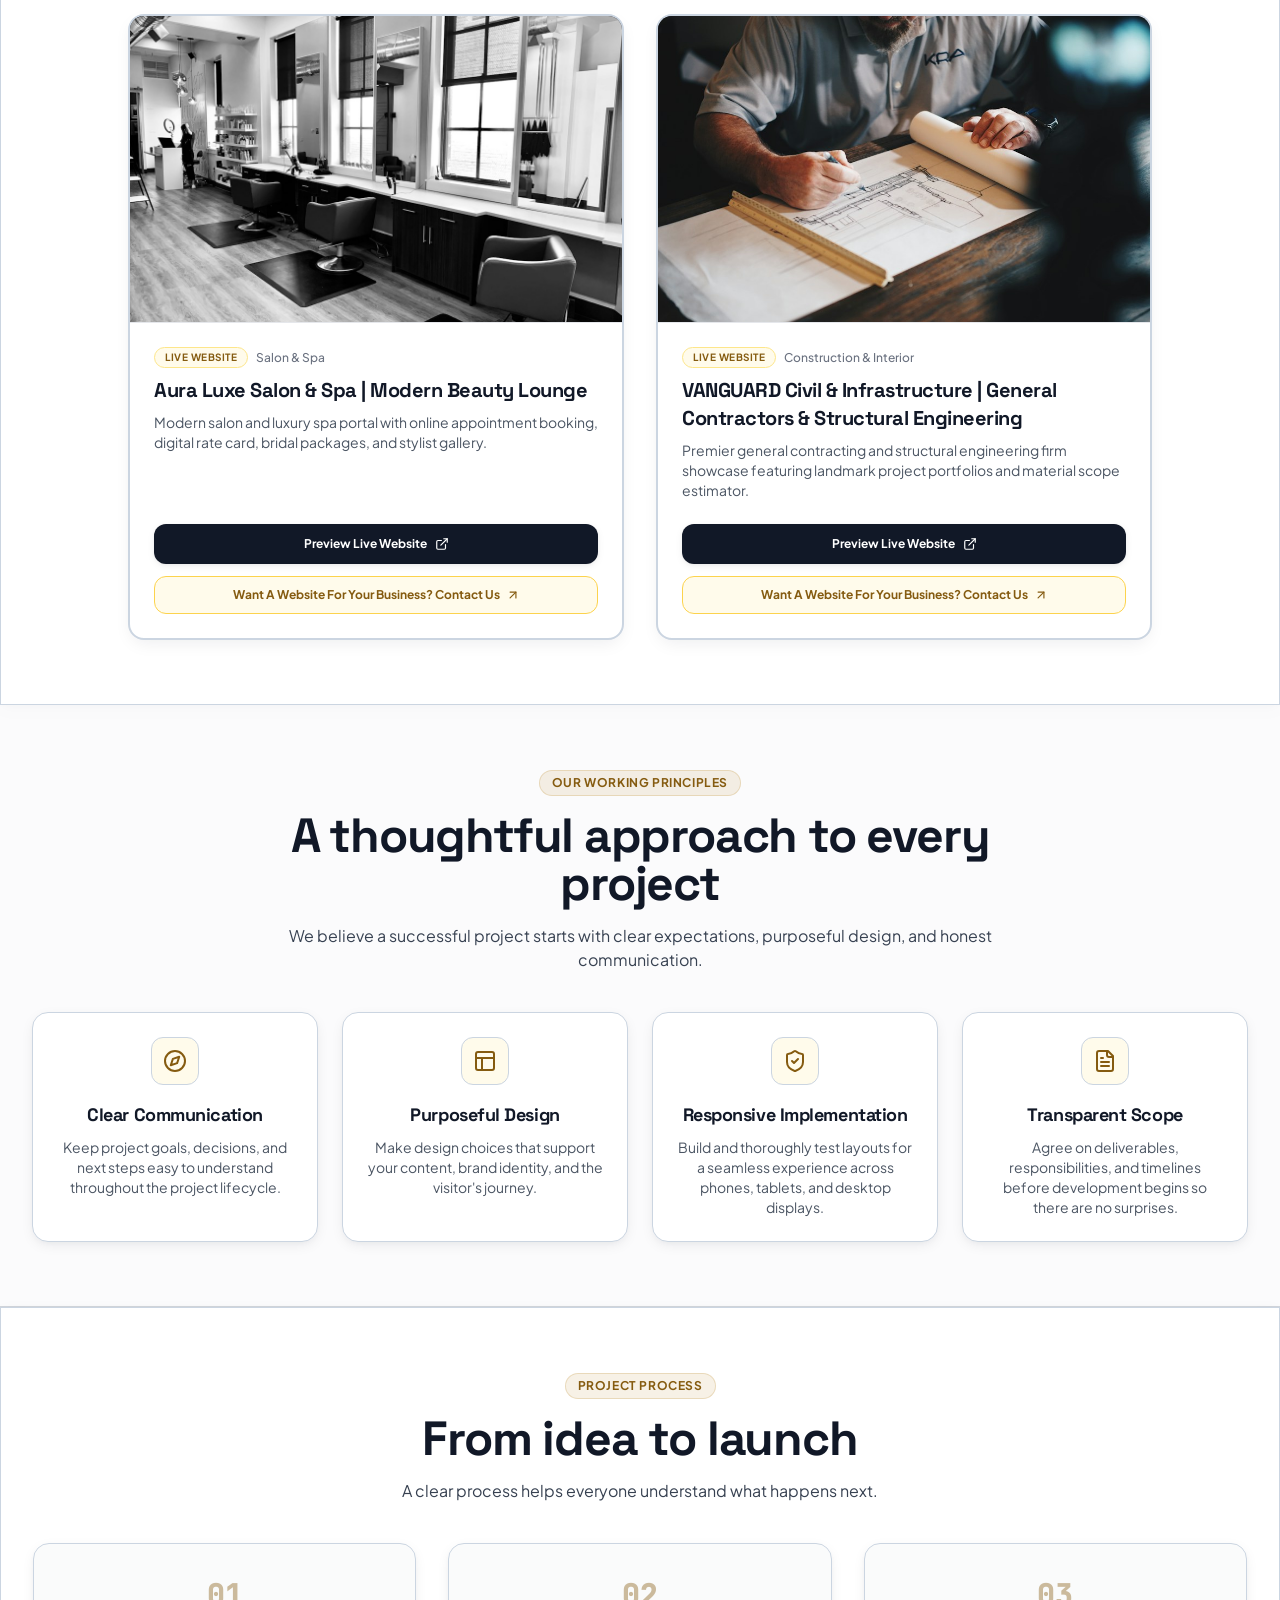
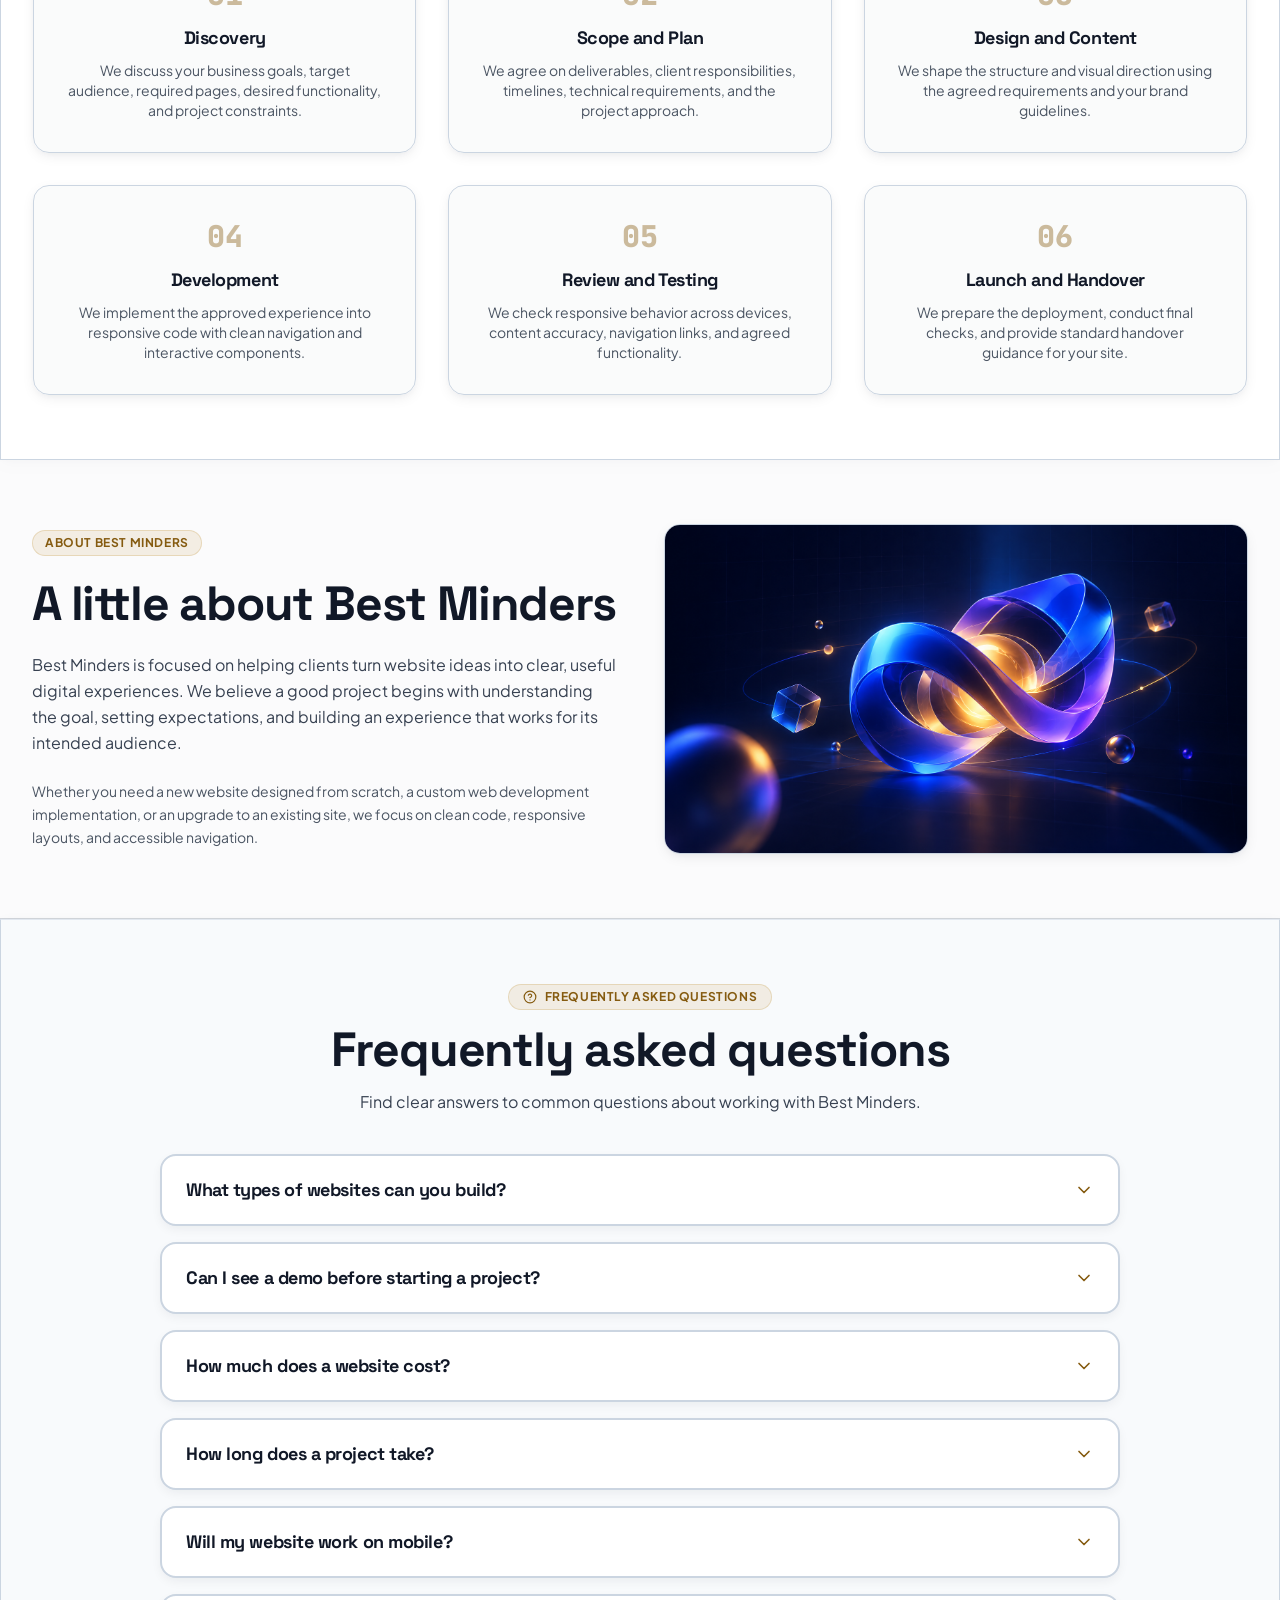
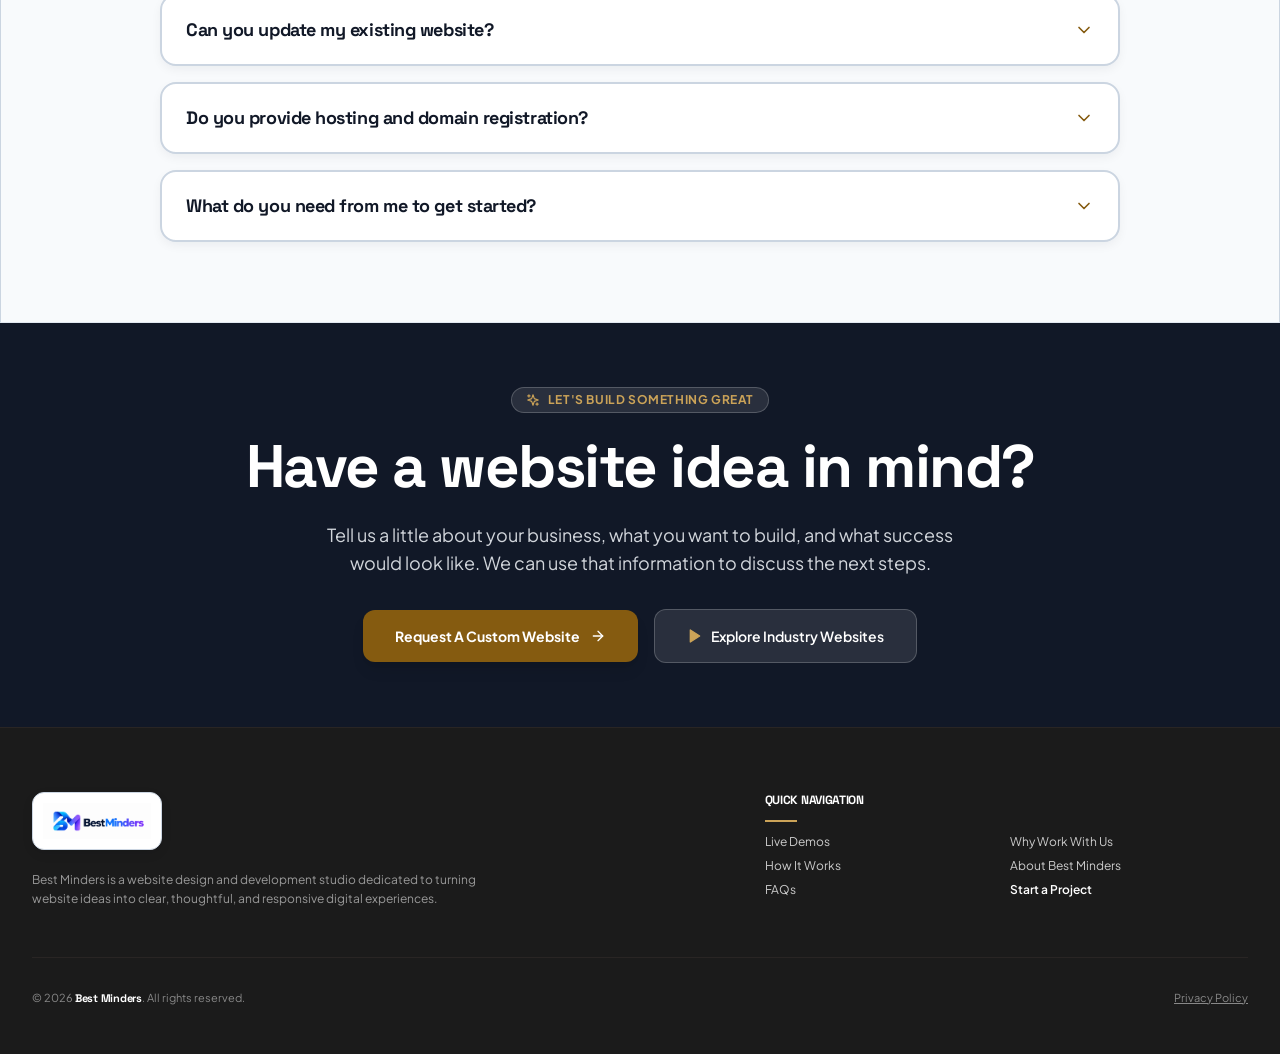
==== commit c62d1bfd: "feat: redesign salon & construction demos, update typography, add local covers & high contrast borde" ====
--- a/index.html
+++ b/index.html
@@ -7,28 +7,28 @@
     
     <!-- Primary Title & Description -->
     <title>Best Minders | Website Design & Development</title>
-    <meta name="description" content="Explore Best Minders website services and live website demos. Tell us about your project and discuss a website experience built around your business needs." />
-    <meta name="keywords" content="Website design, website development, responsive websites, landing pages, e-commerce websites, website redesign, Best Minders" />
+    <meta name="description" content="Explore Best Minders website services and live website demos for restaurants, salons, construction, and businesses. Turn your website ideas into revenue." />
+    <meta name="keywords" content="Website design, website development, responsive websites, landing pages, restaurant websites, salon websites, construction websites, Best Minders" />
     <link rel="canonical" href="https://bestminders.github.io/" />
 
     <!-- Open Graph / Facebook -->
     <meta property="og:type" content="website" />
     <meta property="og:url" content="https://bestminders.github.io/" />
     <meta property="og:title" content="Best Minders | Website Design & Development" />
-    <meta property="og:description" content="Explore Best Minders website services and live website demos. Tell us about your project and discuss a website experience built around your business needs." />
+    <meta property="og:description" content="Explore Best Minders website services and live website demos for restaurants, salons, construction, and businesses." />
     <meta property="og:image" content="https://bestminders.github.io/og-image-placeholder.png" />
 
     <!-- Twitter -->
     <meta name="twitter:card" content="summary_large_image" />
     <meta name="twitter:url" content="https://bestminders.github.io/" />
     <meta name="twitter:title" content="Best Minders | Website Design & Development" />
-    <meta name="twitter:description" content="Explore Best Minders website services and live website demos. Tell us about your project and discuss a website experience built around your business needs." />
+    <meta name="twitter:description" content="Explore Best Minders website services and live website demos." />
     <meta name="twitter:image" content="https://bestminders.github.io/og-image-placeholder.png" />
 
     <!-- Fonts -->
     <link rel="preconnect" href="https://fonts.googleapis.com">
     <link rel="preconnect" href="https://fonts.gstatic.com" crossorigin>
-    <link href="https://fonts.googleapis.com/css2?family=Open+Sans:wght@400;500;600;700&family=Playfair+Display:ital,wght@0,400..900;1,400..900&family=Plus+Jakarta+Sans:wght@300;400;500;600;700;800&display=swap" rel="stylesheet">
+    <link href="https://fonts.googleapis.com/css2?family=Inter:wght@400;500;600;700&family=Plus+Jakarta+Sans:wght@300;400;500;600;700;800&family=Space+Grotesk:wght@400;500;600;700&family=JetBrains+Mono:wght@400;500&display=swap" rel="stylesheet">
 
     <!-- Structured Data (JSON-LD) -->
     <script type="application/ld+json">
@@ -43,7 +43,9 @@
           "Website Development",
           "Responsive Layouts",
           "Landing Pages",
-          "E-commerce Websites"
+          "Restaurant Websites",
+          "Salon Websites",
+          "Construction Websites"
         ]
       }
     </script>
@@ -52,7 +54,17 @@
   </head>
   <body class="bg-white text-[#333333] font-sans antialiased selection:bg-[#cba358] selection:text-white overflow-x-hidden">
     <div id="root"></div>
+
+    <!-- Floating WhatsApp Action Widget -->
+    <aside aria-label="WhatsApp quick chat" style="position:fixed; bottom:24px; right:24px; z-index:9999; display:flex; flex-direction:column; align-items:flex-end; gap:8px;">
+      <div id="wa-bubble-float" style="background:#ffffff; color:#1f2937; font-size:12px; font-weight:600; padding:8px 14px; border-radius:16px; box-shadow:0 10px 25px rgba(0,0,0,0.15); border:1px solid #e5e7eb; display:flex; align-items:center; gap:8px;">
+        <span style="width:8px; height:8px; border-radius:50%; background:#10b981; display:inline-block;"></span>
+        <span>Need a website? Chat on WhatsApp!</span>
+        <button onclick="document.getElementById('wa-bubble-float').style.display='none'" style="background:none; border:none; color:#9ca3af; font-size:16px; cursor:pointer; line-height:1; margin-left:4px;">&times;</button>
+      </div>
+      <a href="https://wa.me/918140557546?text=Hi%20Best%20Minders,%20I%20saw%20your%20live%20website%20demos%20and%20I%20want%20a%20website%20for%20my%20business." target="_blank" rel="noopener noreferrer" style="width:56px; height:56px; border-radius:50%; background:#25D366; box-shadow:0 10px 25px rgba(37,211,102,0.4); display:flex; align-items:center; justify-content:center; text-decoration:none; transition:transform 0.2s;" onmouseover="this.style.transform='scale(1.1)'" onmouseout="this.style.transform='scale(1)'" aria-label="Chat on WhatsApp">
+        <svg style="width:28px; height:28px; fill:#ffffff;" viewBox="0 0 24 24"><path d="M12.031 6.172c-3.181 0-5.767 2.586-5.768 5.766-.001 1.298.38 2.27 1.019 3.287l-.582 2.128 2.182-.573c.978.58 1.911.928 3.145.929 3.178 0 5.767-2.587 5.768-5.766.001-3.187-2.575-5.77-5.764-5.771zm3.392 8.244c-.144.405-.837.774-1.17.824-.299.045-.677.063-1.092-.069-.252-.08-.575-.187-.988-.365-1.739-.751-2.874-2.502-2.961-2.617-.087-.116-.708-.94-.708-1.793s.448-1.273.607-1.446c.159-.173.346-.217.462-.217l.332.006c.106.005.249-.04.39.298.144.347.491 1.2.534 1.287.043.087.072.188.014.304-.058.116-.087.188-.173.289l-.26.304c-.087.086-.177.18-.076.354.101.174.449.741.964 1.201.662.591 1.221.774 1.394.86s.275.072.376-.044c.101-.116.433-.506.549-.68.116-.174.231-.145.39-.087s1.011.477 1.184.564.289.13.332.202c.045.072.045.419-.099.824zm-3.423-14.416c-6.627 0-12 5.373-12 12 0 2.159.57 4.186 1.564 5.942l-1.564 5.709 5.856-1.536c1.701.928 3.652 1.455 5.728 1.455 6.627 0 12-5.373 12-12 0-6.627-5.373-12-12-12z"/></svg>
+      </a>
+    </aside>
   </body>
 </html>
-
-
--- a/assets/index-kJMfiQBl.css
+++ b/assets/index-kJMfiQBl.css
@@ -1 +1,124 @@
-*,:before,:after{--tw-border-spacing-x: 0;--tw-border-spacing-y: 0;--tw-translate-x: 0;--tw-translate-y: 0;--tw-rotate: 0;--tw-skew-x: 0;--tw-skew-y: 0;--tw-scale-x: 1;--tw-scale-y: 1;--tw-pan-x: ;--tw-pan-y: ;--tw-pinch-zoom: ;--tw-scroll-snap-strictness: proximity;--tw-gradient-from-position: ;--tw-gradient-via-position: ;--tw-gradient-to-position: ;--tw-ordinal: ;--tw-slashed-zero: ;--tw-numeric-figure: ;--tw-numeric-spacing: ;--tw-numeric-fraction: ;--tw-ring-inset: ;--tw-ring-offset-width: 0px;--tw-ring-offset-color: #fff;--tw-ring-color: rgb(59 130 246 / .5);--tw-ring-offset-shadow: 0 0 #0000;--tw-ring-shadow: 0 0 #0000;--tw-shadow: 0 0 #0000;--tw-shadow-colored: 0 0 #0000;--tw-blur: ;--tw-brightness: ;--tw-contrast: ;--tw-grayscale: ;--tw-hue-rotate: ;--tw-invert: ;--tw-saturate: ;--tw-sepia: ;--tw-drop-shadow: ;--tw-backdrop-blur: ;--tw-backdrop-brightness: ;--tw-backdrop-contrast: ;--tw-backdrop-grayscale: ;--tw-backdrop-hue-rotate: ;--tw-backdrop-invert: ;--tw-backdrop-opacity: ;--tw-backdrop-saturate: ;--tw-backdrop-sepia: ;--tw-contain-size: ;--tw-contain-layout: ;--tw-contain-paint: ;--tw-contain-style: }::backdrop{--tw-border-spacing-x: 0;--tw-border-spacing-y: 0;--tw-translate-x: 0;--tw-translate-y: 0;--tw-rotate: 0;--tw-skew-x: 0;--tw-skew-y: 0;--tw-scale-x: 1;--tw-scale-y: 1;--tw-pan-x: ;--tw-pan-y: ;--tw-pinch-zoom: ;--tw-scroll-snap-strictness: proximity;--tw-gradient-from-position: ;--tw-gradient-via-position: ;--tw-gradient-to-position: ;--tw-ordinal: ;--tw-slashed-zero: ;--tw-numeric-figure: ;--tw-numeric-spacing: ;--tw-numeric-fraction: ;--tw-ring-inset: ;--tw-ring-offset-width: 0px;--tw-ring-offset-color: #fff;--tw-ring-color: rgb(59 130 246 / .5);--tw-ring-offset-shadow: 0 0 #0000;--tw-ring-shadow: 0 0 #0000;--tw-shadow: 0 0 #0000;--tw-shadow-colored: 0 0 #0000;--tw-blur: ;--tw-brightness: ;--tw-contrast: ;--tw-grayscale: ;--tw-hue-rotate: ;--tw-invert: ;--tw-saturate: ;--tw-sepia: ;--tw-drop-shadow: ;--tw-backdrop-blur: ;--tw-backdrop-brightness: ;--tw-backdrop-contrast: ;--tw-backdrop-grayscale: ;--tw-backdrop-hue-rotate: ;--tw-backdrop-invert: ;--tw-backdrop-opacity: ;--tw-backdrop-saturate: ;--tw-backdrop-sepia: ;--tw-contain-size: ;--tw-contain-layout: ;--tw-contain-paint: ;--tw-contain-style: }*,:before,:after{box-sizing:border-box;border-width:0;border-style:solid;border-color:#e5e7eb}:before,:after{--tw-content: ""}html,:host{line-height:1.5;-webkit-text-size-adjust:100%;-moz-tab-size:4;-o-tab-size:4;tab-size:4;font-family:Plus Jakarta Sans,Inter,sans-serif;font-feature-settings:normal;font-variation-settings:normal;-webkit-tap-highlight-color:transparent}body{margin:0;line-height:inherit}hr{height:0;color:inherit;border-top-width:1px}abbr:where([title]){-webkit-text-decoration:underline dotted;text-decoration:underline dotted}h1,h2,h3,h4,h5,h6{font-size:inherit;font-weight:inherit}a{color:inherit;text-decoration:inherit}b,strong{font-weight:bolder}code,kbd,samp,pre{font-family:JetBrains Mono,monospace;font-feature-settings:normal;font-variation-settings:normal;font-size:1em}small{font-size:80%}sub,sup{font-size:75%;line-height:0;position:relative;vertical-align:baseline}sub{bottom:-.25em}sup{top:-.5em}table{text-indent:0;border-color:inherit;border-collapse:collapse}button,input,optgroup,select,textarea{font-family:inherit;font-feature-settings:inherit;font-variation-settings:inherit;font-size:100%;font-weight:inherit;line-height:inherit;letter-spacing:inherit;color:inherit;margin:0;padding:0}button,select{text-transform:none}button,input:where([type=button]),input:where([type=reset]),input:where([type=submit]){-webkit-appearance:button;background-color:transparent;background-image:none}:-moz-focusring{outline:auto}:-moz-ui-invalid{box-shadow:none}progress{vertical-align:baseline}::-webkit-inner-spin-button,::-webkit-outer-spin-button{height:auto}[type=search]{-webkit-appearance:textfield;outline-offset:-2px}::-webkit-search-decoration{-webkit-appearance:none}::-webkit-file-upload-button{-webkit-appearance:button;font:inherit}summary{display:list-item}blockquote,dl,dd,h1,h2,h3,h4,h5,h6,hr,figure,p,pre{margin:0}fieldset{margin:0;padding:0}legend{padding:0}ol,ul,menu{list-style:none;margin:0;padding:0}dialog{padding:0}textarea{resize:vertical}input::-moz-placeholder,textarea::-moz-placeholder{opacity:1;color:#9ca3af}input::placeholder,textarea::placeholder{opacity:1;color:#9ca3af}button,[role=button]{cursor:pointer}:disabled{cursor:default}img,svg,video,canvas,audio,iframe,embed,object{display:block;vertical-align:middle}img,video{max-width:100%;height:auto}[hidden]:where(:not([hidden=until-found])){display:none}body{background-color:#fff;color:#333;font-family:Plus Jakarta Sans,-apple-system,BlinkMacSystemFont,system-ui,sans-serif;overflow-x:hidden}h1,h2,h3,h4,h5,h6{letter-spacing:-.02em;color:#111827}.pointer-events-none{pointer-events:none}.fixed{position:fixed}.absolute{position:absolute}.relative{position:relative}.sticky{position:sticky}.inset-0{top:0;right:0;bottom:0;left:0}.left-0{left:0}.left-1\/2{left:50%}.right-0{right:0}.right-5{right:1.25rem}.top-0{top:0}.top-1\/2{top:50%}.top-28{top:7rem}.top-4{top:1rem}.top-5{top:1.25rem}.z-0{z-index:0}.z-10{z-index:10}.z-30{z-index:30}.z-50{z-index:50}.mx-auto{margin-left:auto;margin-right:auto}.my-auto{margin-top:auto;margin-bottom:auto}.mb-1{margin-bottom:.25rem}.mb-10{margin-bottom:2.5rem}.mb-16{margin-bottom:4rem}.mb-2{margin-bottom:.5rem}.mb-3{margin-bottom:.75rem}.mb-4{margin-bottom:1rem}.mb-6{margin-bottom:1.5rem}.ml-2{margin-left:.5rem}.mt-0\.5{margin-top:.125rem}.mt-1{margin-top:.25rem}.mt-10{margin-top:2.5rem}.mt-12{margin-top:3rem}.mt-14{margin-top:3.5rem}.mt-2{margin-top:.5rem}.mt-3{margin-top:.75rem}.mt-4{margin-top:1rem}.mt-6{margin-top:1.5rem}.mt-8{margin-top:2rem}.mt-9{margin-top:2.25rem}.block{display:block}.inline-block{display:inline-block}.flex{display:flex}.inline-flex{display:inline-flex}.table{display:table}.grid{display:grid}.hidden{display:none}.aspect-\[16\/10\]{aspect-ratio:16/10}.aspect-\[4\/3\]{aspect-ratio:4/3}.h-0\.5{height:.125rem}.h-1{height:.25rem}.h-1\.5{height:.375rem}.h-10{height:2.5rem}.h-12{height:3rem}.h-14{height:3.5rem}.h-16{height:4rem}.h-3{height:.75rem}.h-3\.5{height:.875rem}.h-4{height:1rem}.h-5{height:1.25rem}.h-6{height:1.5rem}.h-8{height:2rem}.h-9{height:2.25rem}.h-\[450px\]{height:450px}.h-\[600px\]{height:600px}.h-\[640px\]{height:640px}.h-auto{height:auto}.h-full{height:100%}.max-h-\[85vh\]{max-height:85vh}.max-h-\[90vh\]{max-height:90vh}.min-h-screen{min-height:100vh}.w-1\.5{width:.375rem}.w-10{width:2.5rem}.w-12{width:3rem}.w-14{width:3.5rem}.w-16{width:4rem}.w-28{width:7rem}.w-3{width:.75rem}.w-3\.5{width:.875rem}.w-4{width:1rem}.w-5{width:1.25rem}.w-6{width:1.5rem}.w-8{width:2rem}.w-\[320px\]{width:320px}.w-\[600px\]{width:600px}.w-\[900px\]{width:900px}.w-auto{width:auto}.w-full{width:100%}.max-w-2xl{max-width:42rem}.max-w-3xl{max-width:48rem}.max-w-4xl{max-width:56rem}.max-w-5xl{max-width:64rem}.max-w-7xl{max-width:80rem}.max-w-md{max-width:28rem}.shrink-0{flex-shrink:0}.-translate-x-1\/2{--tw-translate-x: -50%;transform:translate(var(--tw-translate-x),var(--tw-translate-y)) rotate(var(--tw-rotate)) skew(var(--tw-skew-x)) skewY(var(--tw-skew-y)) scaleX(var(--tw-scale-x)) scaleY(var(--tw-scale-y))}.-translate-y-1\/2{--tw-translate-y: -50%;transform:translate(var(--tw-translate-x),var(--tw-translate-y)) rotate(var(--tw-rotate)) skew(var(--tw-skew-x)) skewY(var(--tw-skew-y)) scaleX(var(--tw-scale-x)) scaleY(var(--tw-scale-y))}.translate-y-0{--tw-translate-y: 0px;transform:translate(var(--tw-translate-x),var(--tw-translate-y)) rotate(var(--tw-rotate)) skew(var(--tw-skew-x)) skewY(var(--tw-skew-y)) scaleX(var(--tw-scale-x)) scaleY(var(--tw-scale-y))}.translate-y-12{--tw-translate-y: 3rem;transform:translate(var(--tw-translate-x),var(--tw-translate-y)) rotate(var(--tw-rotate)) skew(var(--tw-skew-x)) skewY(var(--tw-skew-y)) scaleX(var(--tw-scale-x)) scaleY(var(--tw-scale-y))}.rotate-180{--tw-rotate: 180deg;transform:translate(var(--tw-translate-x),var(--tw-translate-y)) rotate(var(--tw-rotate)) skew(var(--tw-skew-x)) skewY(var(--tw-skew-y)) scaleX(var(--tw-scale-x)) scaleY(var(--tw-scale-y))}.scale-105{--tw-scale-x: 1.05;--tw-scale-y: 1.05;transform:translate(var(--tw-translate-x),var(--tw-translate-y)) rotate(var(--tw-rotate)) skew(var(--tw-skew-x)) skewY(var(--tw-skew-y)) scaleX(var(--tw-scale-x)) scaleY(var(--tw-scale-y))}.transform{transform:translate(var(--tw-translate-x),var(--tw-translate-y)) rotate(var(--tw-rotate)) skew(var(--tw-skew-x)) skewY(var(--tw-skew-y)) scaleX(var(--tw-scale-x)) scaleY(var(--tw-scale-y))}@keyframes bounce{0%,to{transform:translateY(-25%);animation-timing-function:cubic-bezier(.8,0,1,1)}50%{transform:none;animation-timing-function:cubic-bezier(0,0,.2,1)}}.animate-bounce{animation:bounce 1s infinite}@keyframes pulse{50%{opacity:.5}}.animate-pulse{animation:pulse 2s cubic-bezier(.4,0,.6,1) infinite}.resize{resize:both}.grid-cols-1{grid-template-columns:repeat(1,minmax(0,1fr))}.grid-cols-2{grid-template-columns:repeat(2,minmax(0,1fr))}.flex-col{flex-direction:column}.flex-wrap{flex-wrap:wrap}.items-start{align-items:flex-start}.items-center{align-items:center}.justify-end{justify-content:flex-end}.justify-center{justify-content:center}.justify-between{justify-content:space-between}.gap-1{gap:.25rem}.gap-1\.5{gap:.375rem}.gap-10{gap:2.5rem}.gap-12{gap:3rem}.gap-2{gap:.5rem}.gap-2\.5{gap:.625rem}.gap-3{gap:.75rem}.gap-4{gap:1rem}.gap-6{gap:1.5rem}.gap-8{gap:2rem}.space-y-2>:not([hidden])~:not([hidden]){--tw-space-y-reverse: 0;margin-top:calc(.5rem * calc(1 - var(--tw-space-y-reverse)));margin-bottom:calc(.5rem * var(--tw-space-y-reverse))}.space-y-3>:not([hidden])~:not([hidden]){--tw-space-y-reverse: 0;margin-top:calc(.75rem * calc(1 - var(--tw-space-y-reverse)));margin-bottom:calc(.75rem * var(--tw-space-y-reverse))}.space-y-4>:not([hidden])~:not([hidden]){--tw-space-y-reverse: 0;margin-top:calc(1rem * calc(1 - var(--tw-space-y-reverse)));margin-bottom:calc(1rem * var(--tw-space-y-reverse))}.space-y-5>:not([hidden])~:not([hidden]){--tw-space-y-reverse: 0;margin-top:calc(1.25rem * calc(1 - var(--tw-space-y-reverse)));margin-bottom:calc(1.25rem * var(--tw-space-y-reverse))}.space-y-6>:not([hidden])~:not([hidden]){--tw-space-y-reverse: 0;margin-top:calc(1.5rem * calc(1 - var(--tw-space-y-reverse)));margin-bottom:calc(1.5rem * var(--tw-space-y-reverse))}.overflow-hidden{overflow:hidden}.overflow-y-auto{overflow-y:auto}.overflow-x-hidden{overflow-x:hidden}.scroll-smooth{scroll-behavior:smooth}.rounded{border-radius:.25rem}.rounded-2xl{border-radius:1rem}.rounded-3xl{border-radius:1.5rem}.rounded-\[38px\]{border-radius:38px}.rounded-\[48px\]{border-radius:48px}.rounded-full{border-radius:9999px}.rounded-lg{border-radius:.5rem}.rounded-xl{border-radius:.75rem}.border{border-width:1px}.border-4{border-width:4px}.border-b{border-bottom-width:1px}.border-t{border-top-width:1px}.border-\[\#cba358\]\/30{border-color:#cba3584d}.border-\[\#cba358\]\/40{border-color:#cba35866}.border-amber-100{--tw-border-opacity: 1;border-color:rgb(254 243 199 / var(--tw-border-opacity, 1))}.border-amber-200{--tw-border-opacity: 1;border-color:rgb(253 230 138 / var(--tw-border-opacity, 1))}.border-amber-200\/80{border-color:#fde68acc}.border-amber-300{--tw-border-opacity: 1;border-color:rgb(252 211 77 / var(--tw-border-opacity, 1))}.border-emerald-200{--tw-border-opacity: 1;border-color:rgb(167 243 208 / var(--tw-border-opacity, 1))}.border-emerald-300{--tw-border-opacity: 1;border-color:rgb(110 231 183 / var(--tw-border-opacity, 1))}.border-gray-100{--tw-border-opacity: 1;border-color:rgb(243 244 246 / var(--tw-border-opacity, 1))}.border-gray-200{--tw-border-opacity: 1;border-color:rgb(229 231 235 / var(--tw-border-opacity, 1))}.border-gray-200\/80{border-color:#e5e7ebcc}.border-gray-200\/90{border-color:#e5e7ebe6}.border-gray-300{--tw-border-opacity: 1;border-color:rgb(209 213 219 / var(--tw-border-opacity, 1))}.border-gray-700\/80{border-color:#374151cc}.border-gray-800{--tw-border-opacity: 1;border-color:rgb(31 41 55 / var(--tw-border-opacity, 1))}.border-gray-900{--tw-border-opacity: 1;border-color:rgb(17 24 39 / var(--tw-border-opacity, 1))}.border-indigo-500{--tw-border-opacity: 1;border-color:rgb(99 102 241 / var(--tw-border-opacity, 1))}.border-indigo-500\/20{border-color:#6366f133}.border-indigo-500\/30{border-color:#6366f14d}.border-rose-200{--tw-border-opacity: 1;border-color:rgb(254 205 211 / var(--tw-border-opacity, 1))}.border-rose-500{--tw-border-opacity: 1;border-color:rgb(244 63 94 / var(--tw-border-opacity, 1))}.border-slate-700{--tw-border-opacity: 1;border-color:rgb(51 65 85 / var(--tw-border-opacity, 1))}.border-slate-800{--tw-border-opacity: 1;border-color:rgb(30 41 59 / var(--tw-border-opacity, 1))}.border-stone-700{--tw-border-opacity: 1;border-color:rgb(68 64 60 / var(--tw-border-opacity, 1))}.border-stone-800{--tw-border-opacity: 1;border-color:rgb(41 37 36 / var(--tw-border-opacity, 1))}.border-white\/10{border-color:#ffffff1a}.border-white\/15{border-color:#ffffff26}.border-white\/20{border-color:#fff3}.border-white\/5{border-color:#ffffff0d}.bg-\[\#0b0f17\]{--tw-bg-opacity: 1;background-color:rgb(11 15 23 / var(--tw-bg-opacity, 1))}.bg-\[\#111827\]{--tw-bg-opacity: 1;background-color:rgb(17 24 39 / var(--tw-bg-opacity, 1))}.bg-\[\#1a1a1a\]{--tw-bg-opacity: 1;background-color:rgb(26 26 26 / var(--tw-bg-opacity, 1))}.bg-\[\#1b1b1b\]{--tw-bg-opacity: 1;background-color:rgb(27 27 27 / var(--tw-bg-opacity, 1))}.bg-\[\#333333\]{--tw-bg-opacity: 1;background-color:rgb(51 51 51 / var(--tw-bg-opacity, 1))}.bg-\[\#855b10\]{--tw-bg-opacity: 1;background-color:rgb(133 91 16 / var(--tw-bg-opacity, 1))}.bg-\[\#855b10\]\/15{background-color:#855b1026}.bg-\[\#cba358\]{--tw-bg-opacity: 1;background-color:rgb(203 163 88 / var(--tw-bg-opacity, 1))}.bg-\[\#cba358\]\/10{background-color:#cba3581a}.bg-\[\#cba358\]\/15{background-color:#cba35826}.bg-\[\#cba358\]\/20{background-color:#cba35833}.bg-amber-50{--tw-bg-opacity: 1;background-color:rgb(255 251 235 / var(--tw-bg-opacity, 1))}.bg-amber-50\/80{background-color:#fffbebcc}.bg-black{--tw-bg-opacity: 1;background-color:rgb(0 0 0 / var(--tw-bg-opacity, 1))}.bg-black\/60{background-color:#0009}.bg-emerald-100{--tw-bg-opacity: 1;background-color:rgb(209 250 229 / var(--tw-bg-opacity, 1))}.bg-emerald-50{--tw-bg-opacity: 1;background-color:rgb(236 253 245 / var(--tw-bg-opacity, 1))}.bg-emerald-600{--tw-bg-opacity: 1;background-color:rgb(5 150 105 / var(--tw-bg-opacity, 1))}.bg-gray-100{--tw-bg-opacity: 1;background-color:rgb(243 244 246 / var(--tw-bg-opacity, 1))}.bg-gray-100\/80{background-color:#f3f4f6cc}.bg-gray-50{--tw-bg-opacity: 1;background-color:rgb(249 250 251 / var(--tw-bg-opacity, 1))}.bg-gray-50\/70{background-color:#f9fafbb3}.bg-gray-50\/80{background-color:#f9fafbcc}.bg-gray-700{--tw-bg-opacity: 1;background-color:rgb(55 65 81 / var(--tw-bg-opacity, 1))}.bg-gray-900{--tw-bg-opacity: 1;background-color:rgb(17 24 39 / var(--tw-bg-opacity, 1))}.bg-indigo-100{--tw-bg-opacity: 1;background-color:rgb(224 231 255 / var(--tw-bg-opacity, 1))}.bg-indigo-500{--tw-bg-opacity: 1;background-color:rgb(99 102 241 / var(--tw-bg-opacity, 1))}.bg-indigo-500\/10{background-color:#6366f11a}.bg-indigo-600{--tw-bg-opacity: 1;background-color:rgb(79 70 229 / var(--tw-bg-opacity, 1))}.bg-rose-50{--tw-bg-opacity: 1;background-color:rgb(255 241 242 / var(--tw-bg-opacity, 1))}.bg-slate-900{--tw-bg-opacity: 1;background-color:rgb(15 23 42 / var(--tw-bg-opacity, 1))}.bg-slate-950\/60{background-color:#02061799}.bg-white{--tw-bg-opacity: 1;background-color:rgb(255 255 255 / var(--tw-bg-opacity, 1))}.bg-white\/10{background-color:#ffffff1a}.bg-white\/80{background-color:#fffc}.bg-white\/95{background-color:#fffffff2}.bg-\[linear-gradient\(to_right\,\#ffffff08_1px\,transparent_1px\)\,linear-gradient\(to_bottom\,\#ffffff08_1px\,transparent_1px\)\]{background-image:linear-gradient(to right,#ffffff08 1px,transparent 1px),linear-gradient(to bottom,#ffffff08 1px,transparent 1px)}.bg-gradient-to-br{background-image:linear-gradient(to bottom right,var(--tw-gradient-stops))}.from-\[\#cba358\]\/15{--tw-gradient-from: rgb(203 163 88 / .15) var(--tw-gradient-from-position);--tw-gradient-to: rgb(203 163 88 / 0) var(--tw-gradient-to-position);--tw-gradient-stops: var(--tw-gradient-from), var(--tw-gradient-to)}.from-\[\#cba358\]\/20{--tw-gradient-from: rgb(203 163 88 / .2) var(--tw-gradient-from-position);--tw-gradient-to: rgb(203 163 88 / 0) var(--tw-gradient-to-position);--tw-gradient-stops: var(--tw-gradient-from), var(--tw-gradient-to)}.from-gray-900{--tw-gradient-from: #111827 var(--tw-gradient-from-position);--tw-gradient-to: rgb(17 24 39 / 0) var(--tw-gradient-to-position);--tw-gradient-stops: var(--tw-gradient-from), var(--tw-gradient-to)}.via-gray-800{--tw-gradient-to: rgb(31 41 55 / 0) var(--tw-gradient-to-position);--tw-gradient-stops: var(--tw-gradient-from), #1f2937 var(--tw-gradient-via-position), var(--tw-gradient-to)}.via-transparent{--tw-gradient-to: rgb(0 0 0 / 0) var(--tw-gradient-to-position);--tw-gradient-stops: var(--tw-gradient-from), transparent var(--tw-gradient-via-position), var(--tw-gradient-to)}.to-stone-900{--tw-gradient-to: #1c1917 var(--tw-gradient-to-position)}.to-transparent{--tw-gradient-to: transparent var(--tw-gradient-to-position)}.bg-\[size\:24px_24px\]{background-size:24px 24px}.fill-\[\#cba358\]{fill:#cba358}.stroke-\[3\]{stroke-width:3}.object-contain{-o-object-fit:contain;object-fit:contain}.object-cover{-o-object-fit:cover;object-fit:cover}.p-1\.5{padding:.375rem}.p-2{padding:.5rem}.p-2\.5{padding:.625rem}.p-3{padding:.75rem}.p-3\.5{padding:.875rem}.p-4{padding:1rem}.p-6{padding:1.5rem}.p-8{padding:2rem}.px-2{padding-left:.5rem;padding-right:.5rem}.px-2\.5{padding-left:.625rem;padding-right:.625rem}.px-3{padding-left:.75rem;padding-right:.75rem}.px-3\.5{padding-left:.875rem;padding-right:.875rem}.px-4{padding-left:1rem;padding-right:1rem}.px-5{padding-left:1.25rem;padding-right:1.25rem}.px-6{padding-left:1.5rem;padding-right:1.5rem}.px-8{padding-left:2rem;padding-right:2rem}.py-0\.5{padding-top:.125rem;padding-bottom:.125rem}.py-1{padding-top:.25rem;padding-bottom:.25rem}.py-1\.5{padding-top:.375rem;padding-bottom:.375rem}.py-14{padding-top:3.5rem;padding-bottom:3.5rem}.py-2{padding-top:.5rem;padding-bottom:.5rem}.py-2\.5{padding-top:.625rem;padding-bottom:.625rem}.py-24{padding-top:6rem;padding-bottom:6rem}.py-3{padding-top:.75rem;padding-bottom:.75rem}.py-3\.5{padding-top:.875rem;padding-bottom:.875rem}.py-4{padding-top:1rem;padding-bottom:1rem}.py-5{padding-top:1.25rem;padding-bottom:1.25rem}.py-8{padding-top:2rem;padding-bottom:2rem}.pb-12{padding-bottom:3rem}.pb-3{padding-bottom:.75rem}.pb-4{padding-bottom:1rem}.pb-6{padding-bottom:1.5rem}.pr-2{padding-right:.5rem}.pt-0{padding-top:0}.pt-10{padding-top:2.5rem}.pt-16{padding-top:4rem}.pt-2{padding-top:.5rem}.pt-24{padding-top:6rem}.pt-4{padding-top:1rem}.pt-6{padding-top:1.5rem}.text-left{text-align:left}.text-center{text-align:center}.font-mono{font-family:JetBrains Mono,monospace}.font-sans{font-family:Plus Jakarta Sans,Inter,sans-serif}.text-2xl{font-size:1.5rem;line-height:2rem}.text-3xl{font-size:1.875rem;line-height:2.25rem}.text-4xl{font-size:2.25rem;line-height:2.5rem}.text-\[10px\]{font-size:10px}.text-\[11px\]{font-size:11px}.text-base{font-size:1rem;line-height:1.5rem}.text-lg{font-size:1.125rem;line-height:1.75rem}.text-sm{font-size:.875rem;line-height:1.25rem}.text-xl{font-size:1.25rem;line-height:1.75rem}.text-xs{font-size:.75rem;line-height:1rem}.font-bold{font-weight:700}.font-extrabold{font-weight:800}.font-medium{font-weight:500}.font-normal{font-weight:400}.font-semibold{font-weight:600}.uppercase{text-transform:uppercase}.italic{font-style:italic}.leading-\[1\.1\]{line-height:1.1}.leading-relaxed{line-height:1.625}.tracking-tight{letter-spacing:-.025em}.tracking-wider{letter-spacing:.05em}.tracking-widest{letter-spacing:.1em}.text-\[\#111827\]{--tw-text-opacity: 1;color:rgb(17 24 39 / var(--tw-text-opacity, 1))}.text-\[\#333333\]{--tw-text-opacity: 1;color:rgb(51 51 51 / var(--tw-text-opacity, 1))}.text-\[\#855b10\]{--tw-text-opacity: 1;color:rgb(133 91 16 / var(--tw-text-opacity, 1))}.text-\[\#855b10\]\/40{color:#855b1066}.text-\[\#888888\]{--tw-text-opacity: 1;color:rgb(136 136 136 / var(--tw-text-opacity, 1))}.text-\[\#999999\]{--tw-text-opacity: 1;color:rgb(153 153 153 / var(--tw-text-opacity, 1))}.text-\[\#b88e39\]{--tw-text-opacity: 1;color:rgb(184 142 57 / var(--tw-text-opacity, 1))}.text-\[\#cba358\]{--tw-text-opacity: 1;color:rgb(203 163 88 / var(--tw-text-opacity, 1))}.text-\[\#cccccc\]{--tw-text-opacity: 1;color:rgb(204 204 204 / var(--tw-text-opacity, 1))}.text-emerald-600{--tw-text-opacity: 1;color:rgb(5 150 105 / var(--tw-text-opacity, 1))}.text-emerald-700{--tw-text-opacity: 1;color:rgb(4 120 87 / var(--tw-text-opacity, 1))}.text-emerald-800{--tw-text-opacity: 1;color:rgb(6 95 70 / var(--tw-text-opacity, 1))}.text-gray-300{--tw-text-opacity: 1;color:rgb(209 213 219 / var(--tw-text-opacity, 1))}.text-gray-400{--tw-text-opacity: 1;color:rgb(156 163 175 / var(--tw-text-opacity, 1))}.text-gray-500{--tw-text-opacity: 1;color:rgb(107 114 128 / var(--tw-text-opacity, 1))}.text-gray-600{--tw-text-opacity: 1;color:rgb(75 85 99 / var(--tw-text-opacity, 1))}.text-gray-700{--tw-text-opacity: 1;color:rgb(55 65 81 / var(--tw-text-opacity, 1))}.text-gray-800{--tw-text-opacity: 1;color:rgb(31 41 55 / var(--tw-text-opacity, 1))}.text-gray-900{--tw-text-opacity: 1;color:rgb(17 24 39 / var(--tw-text-opacity, 1))}.text-indigo-300{--tw-text-opacity: 1;color:rgb(165 180 252 / var(--tw-text-opacity, 1))}.text-indigo-400{--tw-text-opacity: 1;color:rgb(129 140 248 / var(--tw-text-opacity, 1))}.text-indigo-800{--tw-text-opacity: 1;color:rgb(55 48 163 / var(--tw-text-opacity, 1))}.text-rose-600{--tw-text-opacity: 1;color:rgb(225 29 72 / var(--tw-text-opacity, 1))}.text-rose-800{--tw-text-opacity: 1;color:rgb(159 18 57 / var(--tw-text-opacity, 1))}.text-slate-300{--tw-text-opacity: 1;color:rgb(203 213 225 / var(--tw-text-opacity, 1))}.text-slate-400{--tw-text-opacity: 1;color:rgb(148 163 184 / var(--tw-text-opacity, 1))}.text-white{--tw-text-opacity: 1;color:rgb(255 255 255 / var(--tw-text-opacity, 1))}.underline{text-decoration-line:underline}.antialiased{-webkit-font-smoothing:antialiased;-moz-osx-font-smoothing:grayscale}.opacity-0{opacity:0}.opacity-100{opacity:1}.opacity-60{opacity:.6}.shadow-2xl{--tw-shadow: 0 25px 50px -12px rgb(0 0 0 / .25);--tw-shadow-colored: 0 25px 50px -12px var(--tw-shadow-color);box-shadow:var(--tw-ring-offset-shadow, 0 0 #0000),var(--tw-ring-shadow, 0 0 #0000),var(--tw-shadow)}.shadow-inner{--tw-shadow: inset 0 2px 4px 0 rgb(0 0 0 / .05);--tw-shadow-colored: inset 0 2px 4px 0 var(--tw-shadow-color);box-shadow:var(--tw-ring-offset-shadow, 0 0 #0000),var(--tw-ring-shadow, 0 0 #0000),var(--tw-shadow)}.shadow-lg{--tw-shadow: 0 10px 15px -3px rgb(0 0 0 / .1), 0 4px 6px -4px rgb(0 0 0 / .1);--tw-shadow-colored: 0 10px 15px -3px var(--tw-shadow-color), 0 4px 6px -4px var(--tw-shadow-color);box-shadow:var(--tw-ring-offset-shadow, 0 0 #0000),var(--tw-ring-shadow, 0 0 #0000),var(--tw-shadow)}.shadow-md{--tw-shadow: 0 4px 6px -1px rgb(0 0 0 / .1), 0 2px 4px -2px rgb(0 0 0 / .1);--tw-shadow-colored: 0 4px 6px -1px var(--tw-shadow-color), 0 2px 4px -2px var(--tw-shadow-color);box-shadow:var(--tw-ring-offset-shadow, 0 0 #0000),var(--tw-ring-shadow, 0 0 #0000),var(--tw-shadow)}.shadow-sm{--tw-shadow: 0 1px 2px 0 rgb(0 0 0 / .05);--tw-shadow-colored: 0 1px 2px 0 var(--tw-shadow-color);box-shadow:var(--tw-ring-offset-shadow, 0 0 #0000),var(--tw-ring-shadow, 0 0 #0000),var(--tw-shadow)}.shadow-xl{--tw-shadow: 0 20px 25px -5px rgb(0 0 0 / .1), 0 8px 10px -6px rgb(0 0 0 / .1);--tw-shadow-colored: 0 20px 25px -5px var(--tw-shadow-color), 0 8px 10px -6px var(--tw-shadow-color);box-shadow:var(--tw-ring-offset-shadow, 0 0 #0000),var(--tw-ring-shadow, 0 0 #0000),var(--tw-shadow)}.shadow-indigo-600\/25{--tw-shadow-color: rgb(79 70 229 / .25);--tw-shadow: var(--tw-shadow-colored)}.blur-3xl{--tw-blur: blur(64px);filter:var(--tw-blur) var(--tw-brightness) var(--tw-contrast) var(--tw-grayscale) var(--tw-hue-rotate) var(--tw-invert) var(--tw-saturate) var(--tw-sepia) var(--tw-drop-shadow)}.blur-\[140px\]{--tw-blur: blur(140px);filter:var(--tw-blur) var(--tw-brightness) var(--tw-contrast) var(--tw-grayscale) var(--tw-hue-rotate) var(--tw-invert) var(--tw-saturate) var(--tw-sepia) var(--tw-drop-shadow)}.filter{filter:var(--tw-blur) var(--tw-brightness) var(--tw-contrast) var(--tw-grayscale) var(--tw-hue-rotate) var(--tw-invert) var(--tw-saturate) var(--tw-sepia) var(--tw-drop-shadow)}.backdrop-blur-2xl{--tw-backdrop-blur: blur(40px);-webkit-backdrop-filter:var(--tw-backdrop-blur) var(--tw-backdrop-brightness) var(--tw-backdrop-contrast) var(--tw-backdrop-grayscale) var(--tw-backdrop-hue-rotate) var(--tw-backdrop-invert) var(--tw-backdrop-opacity) var(--tw-backdrop-saturate) var(--tw-backdrop-sepia);backdrop-filter:var(--tw-backdrop-blur) var(--tw-backdrop-brightness) var(--tw-backdrop-contrast) var(--tw-backdrop-grayscale) var(--tw-backdrop-hue-rotate) var(--tw-backdrop-invert) var(--tw-backdrop-opacity) var(--tw-backdrop-saturate) var(--tw-backdrop-sepia)}.backdrop-blur-md{--tw-backdrop-blur: blur(12px);-webkit-backdrop-filter:var(--tw-backdrop-blur) var(--tw-backdrop-brightness) var(--tw-backdrop-contrast) var(--tw-backdrop-grayscale) var(--tw-backdrop-hue-rotate) var(--tw-backdrop-invert) var(--tw-backdrop-opacity) var(--tw-backdrop-saturate) var(--tw-backdrop-sepia);backdrop-filter:var(--tw-backdrop-blur) var(--tw-backdrop-brightness) var(--tw-backdrop-contrast) var(--tw-backdrop-grayscale) var(--tw-backdrop-hue-rotate) var(--tw-backdrop-invert) var(--tw-backdrop-opacity) var(--tw-backdrop-saturate) var(--tw-backdrop-sepia)}.backdrop-blur-sm{--tw-backdrop-blur: blur(4px);-webkit-backdrop-filter:var(--tw-backdrop-blur) var(--tw-backdrop-brightness) var(--tw-backdrop-contrast) var(--tw-backdrop-grayscale) var(--tw-backdrop-hue-rotate) var(--tw-backdrop-invert) var(--tw-backdrop-opacity) var(--tw-backdrop-saturate) var(--tw-backdrop-sepia);backdrop-filter:var(--tw-backdrop-blur) var(--tw-backdrop-brightness) var(--tw-backdrop-contrast) var(--tw-backdrop-grayscale) var(--tw-backdrop-hue-rotate) var(--tw-backdrop-invert) var(--tw-backdrop-opacity) var(--tw-backdrop-saturate) var(--tw-backdrop-sepia)}.transition-all{transition-property:all;transition-timing-function:cubic-bezier(.4,0,.2,1);transition-duration:.15s}.transition-colors{transition-property:color,background-color,border-color,text-decoration-color,fill,stroke;transition-timing-function:cubic-bezier(.4,0,.2,1);transition-duration:.15s}.transition-transform{transition-property:transform;transition-timing-function:cubic-bezier(.4,0,.2,1);transition-duration:.15s}.delay-0{transition-delay:0s}.delay-100{transition-delay:.1s}.delay-150{transition-delay:.15s}.delay-200{transition-delay:.2s}.delay-300{transition-delay:.3s}.delay-500{transition-delay:.5s}.duration-200{transition-duration:.2s}.duration-300{transition-duration:.3s}.duration-700{transition-duration:.7s}.font-serif-title{font-family:Playfair Display,Georgia,serif}.card-panel{background:#fff;border:1px solid rgba(229,231,235,1);border-radius:1.25rem;box-shadow:0 4px 20px -2px #0000000d}.card-panel-hover{transition:all .35s cubic-bezier(.16,1,.3,1)}.card-panel-hover:hover{background:#fff;border-color:#cba35880;transform:translateY(-4px);box-shadow:0 20px 40px -15px #cba35826}.text-gradient{background:linear-gradient(135deg,#111827,#374151,#cba358);-webkit-background-clip:text;-webkit-text-fill-color:transparent}.text-gradient-accent{background:linear-gradient(135deg,#b88e39,#cba358,#946d1f);-webkit-background-clip:text;-webkit-text-fill-color:transparent}@keyframes slideFromTopRight{0%{opacity:0;transform:translate(140px,-200px) scale(.85)}to{opacity:1;transform:translate(0) scale(1)}}@keyframes slideFromTop{0%{opacity:0;transform:translateY(-80px)}to{opacity:1;transform:translateY(0)}}@keyframes slideFromBottom{0%{opacity:0;transform:translateY(80px)}to{opacity:1;transform:translateY(0)}}@keyframes slideFromRight{0%{opacity:0;transform:translate(80px)}to{opacity:1;transform:translate(0)}}@keyframes slideFromLeft{0%{opacity:0;transform:translate(-80px)}to{opacity:1;transform:translate(0)}}@keyframes floatGentle{0%,to{transform:translateY(0) rotate(0)}50%{transform:translateY(-12px) rotate(2deg)}}@keyframes pulseGlow{0%,to{opacity:.4;transform:scale(1)}50%{opacity:.7;transform:scale(1.08)}}@keyframes zoomKenBurns{0%{transform:scale(1)}to{transform:scale(1.12)}}.animate-rev-pan{opacity:0;animation:slideFromTopRight 1.2s cubic-bezier(.16,1,.3,1) .3s forwards}.animate-rev-top{opacity:0;animation:slideFromTop 1s cubic-bezier(.16,1,.3,1) .6s forwards}.animate-rev-bottom{opacity:0;animation:slideFromBottom 1s cubic-bezier(.16,1,.3,1) .7s forwards}.animate-rev-left{opacity:0;animation:slideFromLeft 1s cubic-bezier(.16,1,.3,1) .65s forwards}.animate-rev-right{opacity:0;animation:slideFromRight 1s cubic-bezier(.16,1,.3,1) .75s forwards}.animate-float{animation:floatGentle 6s ease-in-out infinite}.animate-pulse-glow{animation:pulseGlow 4s ease-in-out infinite}.animate-ken-burns{animation:zoomKenBurns 8s ease-out infinite alternate}::-webkit-scrollbar{width:8px}::-webkit-scrollbar-track{background:#f7f7f7}::-webkit-scrollbar-thumb{background:#ccc;border-radius:4px}::-webkit-scrollbar-thumb:hover{background:#cba358}.selection\:bg-\[\#cba358\] *::-moz-selection{--tw-bg-opacity: 1;background-color:rgb(203 163 88 / var(--tw-bg-opacity, 1))}.selection\:bg-\[\#cba358\] *::selection{--tw-bg-opacity: 1;background-color:rgb(203 163 88 / var(--tw-bg-opacity, 1))}.selection\:text-white *::-moz-selection{--tw-text-opacity: 1;color:rgb(255 255 255 / var(--tw-text-opacity, 1))}.selection\:text-white *::selection{--tw-text-opacity: 1;color:rgb(255 255 255 / var(--tw-text-opacity, 1))}.selection\:bg-\[\#cba358\]::-moz-selection{--tw-bg-opacity: 1;background-color:rgb(203 163 88 / var(--tw-bg-opacity, 1))}.selection\:bg-\[\#cba358\]::selection{--tw-bg-opacity: 1;background-color:rgb(203 163 88 / var(--tw-bg-opacity, 1))}.selection\:text-white::-moz-selection{--tw-text-opacity: 1;color:rgb(255 255 255 / var(--tw-text-opacity, 1))}.selection\:text-white::selection{--tw-text-opacity: 1;color:rgb(255 255 255 / var(--tw-text-opacity, 1))}.hover\:scale-\[1\.02\]:hover{--tw-scale-x: 1.02;--tw-scale-y: 1.02;transform:translate(var(--tw-translate-x),var(--tw-translate-y)) rotate(var(--tw-rotate)) skew(var(--tw-skew-x)) skewY(var(--tw-skew-y)) scaleX(var(--tw-scale-x)) scaleY(var(--tw-scale-y))}.hover\:border-\[\#855b10\]\/40:hover{border-color:#855b1066}.hover\:border-\[\#cba358\]\/40:hover{border-color:#cba35866}.hover\:border-\[\#cba358\]\/50:hover{border-color:#cba35880}.hover\:bg-\[\#855b10\]:hover{--tw-bg-opacity: 1;background-color:rgb(133 91 16 / var(--tw-bg-opacity, 1))}.hover\:bg-\[\#a67417\]:hover{--tw-bg-opacity: 1;background-color:rgb(166 116 23 / var(--tw-bg-opacity, 1))}.hover\:bg-\[\#cba358\]:hover{--tw-bg-opacity: 1;background-color:rgb(203 163 88 / var(--tw-bg-opacity, 1))}.hover\:bg-amber-100:hover{--tw-bg-opacity: 1;background-color:rgb(254 243 199 / var(--tw-bg-opacity, 1))}.hover\:bg-gray-100:hover{--tw-bg-opacity: 1;background-color:rgb(243 244 246 / var(--tw-bg-opacity, 1))}.hover\:bg-gray-200:hover{--tw-bg-opacity: 1;background-color:rgb(229 231 235 / var(--tw-bg-opacity, 1))}.hover\:bg-indigo-500:hover{--tw-bg-opacity: 1;background-color:rgb(99 102 241 / var(--tw-bg-opacity, 1))}.hover\:bg-white:hover{--tw-bg-opacity: 1;background-color:rgb(255 255 255 / var(--tw-bg-opacity, 1))}.hover\:bg-white\/20:hover{background-color:#fff3}.hover\:text-\[\#855b10\]:hover{--tw-text-opacity: 1;color:rgb(133 91 16 / var(--tw-text-opacity, 1))}.hover\:text-\[\#cba358\]:hover{--tw-text-opacity: 1;color:rgb(203 163 88 / var(--tw-text-opacity, 1))}.hover\:text-black:hover{--tw-text-opacity: 1;color:rgb(0 0 0 / var(--tw-text-opacity, 1))}.hover\:text-rose-600:hover{--tw-text-opacity: 1;color:rgb(225 29 72 / var(--tw-text-opacity, 1))}.hover\:text-white:hover{--tw-text-opacity: 1;color:rgb(255 255 255 / var(--tw-text-opacity, 1))}.hover\:shadow-md:hover{--tw-shadow: 0 4px 6px -1px rgb(0 0 0 / .1), 0 2px 4px -2px rgb(0 0 0 / .1);--tw-shadow-colored: 0 4px 6px -1px var(--tw-shadow-color), 0 2px 4px -2px var(--tw-shadow-color);box-shadow:var(--tw-ring-offset-shadow, 0 0 #0000),var(--tw-ring-shadow, 0 0 #0000),var(--tw-shadow)}.hover\:shadow-xl:hover{--tw-shadow: 0 20px 25px -5px rgb(0 0 0 / .1), 0 8px 10px -6px rgb(0 0 0 / .1);--tw-shadow-colored: 0 20px 25px -5px var(--tw-shadow-color), 0 8px 10px -6px var(--tw-shadow-color);box-shadow:var(--tw-ring-offset-shadow, 0 0 #0000),var(--tw-ring-shadow, 0 0 #0000),var(--tw-shadow)}.focus\:border-\[\#855b10\]:focus{--tw-border-opacity: 1;border-color:rgb(133 91 16 / var(--tw-border-opacity, 1))}.focus\:bg-white:focus{--tw-bg-opacity: 1;background-color:rgb(255 255 255 / var(--tw-bg-opacity, 1))}.focus\:outline-none:focus{outline:2px solid transparent;outline-offset:2px}.focus\:ring-2:focus{--tw-ring-offset-shadow: var(--tw-ring-inset) 0 0 0 var(--tw-ring-offset-width) var(--tw-ring-offset-color);--tw-ring-shadow: var(--tw-ring-inset) 0 0 0 calc(2px + var(--tw-ring-offset-width)) var(--tw-ring-color);box-shadow:var(--tw-ring-offset-shadow),var(--tw-ring-shadow),var(--tw-shadow, 0 0 #0000)}.focus\:ring-\[\#855b10\]:focus{--tw-ring-opacity: 1;--tw-ring-color: rgb(133 91 16 / var(--tw-ring-opacity, 1))}.focus\:ring-\[\#855b10\]\/40:focus{--tw-ring-color: rgb(133 91 16 / .4)}.focus\:ring-offset-2:focus{--tw-ring-offset-width: 2px}.disabled\:opacity-50:disabled{opacity:.5}.group:hover .group-hover\:scale-105{--tw-scale-x: 1.05;--tw-scale-y: 1.05;transform:translate(var(--tw-translate-x),var(--tw-translate-y)) rotate(var(--tw-rotate)) skew(var(--tw-skew-x)) skewY(var(--tw-skew-y)) scaleX(var(--tw-scale-x)) scaleY(var(--tw-scale-y))}.group:hover .group-hover\:scale-\[1\.02\]{--tw-scale-x: 1.02;--tw-scale-y: 1.02;transform:translate(var(--tw-translate-x),var(--tw-translate-y)) rotate(var(--tw-rotate)) skew(var(--tw-skew-x)) skewY(var(--tw-skew-y)) scaleX(var(--tw-scale-x)) scaleY(var(--tw-scale-y))}.group:hover .group-hover\:text-\[\#855b10\]{--tw-text-opacity: 1;color:rgb(133 91 16 / var(--tw-text-opacity, 1))}@media (min-width: 640px){.sm\:inline{display:inline}.sm\:flex{display:flex}.sm\:hidden{display:none}.sm\:h-11{height:2.75rem}.sm\:h-9{height:2.25rem}.sm\:w-auto{width:auto}.sm\:grid-cols-2{grid-template-columns:repeat(2,minmax(0,1fr))}.sm\:grid-cols-3{grid-template-columns:repeat(3,minmax(0,1fr))}.sm\:flex-row{flex-direction:row}.sm\:p-10{padding:2.5rem}.sm\:p-8{padding:2rem}.sm\:px-6{padding-left:1.5rem;padding-right:1.5rem}.sm\:text-4xl{font-size:2.25rem;line-height:2.5rem}.sm\:text-5xl{font-size:3rem;line-height:1}.sm\:text-6xl{font-size:3.75rem;line-height:1}.sm\:text-base{font-size:1rem;line-height:1.5rem}.sm\:text-lg{font-size:1.125rem;line-height:1.75rem}.sm\:text-sm{font-size:.875rem;line-height:1.25rem}.sm\:text-xl{font-size:1.25rem;line-height:1.75rem}}@media (min-width: 768px){.md\:col-span-5{grid-column:span 5 / span 5}.md\:col-span-6{grid-column:span 6 / span 6}.md\:col-span-7{grid-column:span 7 / span 7}.md\:flex{display:flex}.md\:grid-cols-12{grid-template-columns:repeat(12,minmax(0,1fr))}.md\:grid-cols-2{grid-template-columns:repeat(2,minmax(0,1fr))}.md\:grid-cols-3{grid-template-columns:repeat(3,minmax(0,1fr))}.md\:grid-cols-4{grid-template-columns:repeat(4,minmax(0,1fr))}.md\:py-16{padding-top:4rem;padding-bottom:4rem}.md\:pb-16{padding-bottom:4rem}.md\:pt-28{padding-top:7rem}.md\:text-6xl{font-size:3.75rem;line-height:1}.md\:text-7xl{font-size:4.5rem;line-height:1}}@media (min-width: 1024px){.lg\:col-span-5{grid-column:span 5 / span 5}.lg\:col-span-6{grid-column:span 6 / span 6}.lg\:col-span-7{grid-column:span 7 / span 7}.lg\:grid-cols-12{grid-template-columns:repeat(12,minmax(0,1fr))}.lg\:grid-cols-3{grid-template-columns:repeat(3,minmax(0,1fr))}.lg\:grid-cols-4{grid-template-columns:repeat(4,minmax(0,1fr))}.lg\:px-8{padding-left:2rem;padding-right:2rem}}
+*,:before,:after{--tw-border-spacing-x: 0;--tw-border-spacing-y: 0;--tw-translate-x: 0;--tw-translate-y: 0;--tw-rotate: 0;--tw-skew-x: 0;--tw-skew-y: 0;--tw-scale-x: 1;--tw-scale-y: 1;--tw-pan-x: ;--tw-pan-y: ;--tw-pinch-zoom: ;--tw-scroll-snap-strictness: proximity;--tw-gradient-from-position: ;--tw-gradient-via-position: ;--tw-gradient-to-position: ;--tw-ordinal: ;--tw-slashed-zero: ;--tw-numeric-figure: ;--tw-numeric-spacing: ;--tw-numeric-fraction: ;--tw-ring-inset: ;--tw-ring-offset-width: 0px;--tw-ring-offset-color: #fff;--tw-ring-color: rgb(59 130 246 / .5);--tw-ring-offset-shadow: 0 0 #0000;--tw-ring-shadow: 0 0 #0000;--tw-shadow: 0 0 #0000;--tw-shadow-colored: 0 0 #0000;--tw-blur: ;--tw-brightness: ;--tw-contrast: ;--tw-grayscale: ;--tw-hue-rotate: ;--tw-invert: ;--tw-saturate: ;--tw-sepia: ;--tw-drop-shadow: ;--tw-backdrop-blur: ;--tw-backdrop-brightness: ;--tw-backdrop-contrast: ;--tw-backdrop-grayscale: ;--tw-backdrop-hue-rotate: ;--tw-backdrop-invert: ;--tw-backdrop-opacity: ;--tw-backdrop-saturate: ;--tw-backdrop-sepia: ;--tw-contain-size: ;--tw-contain-layout: ;--tw-contain-paint: ;--tw-contain-style: }::backdrop{--tw-border-spacing-x: 0;--tw-border-spacing-y: 0;--tw-translate-x: 0;--tw-translate-y: 0;--tw-rotate: 0;--tw-skew-x: 0;--tw-skew-y: 0;--tw-scale-x: 1;--tw-scale-y: 1;--tw-pan-x: ;--tw-pan-y: ;--tw-pinch-zoom: ;--tw-scroll-snap-strictness: proximity;--tw-gradient-from-position: ;--tw-gradient-via-position: ;--tw-gradient-to-position: ;--tw-ordinal: ;--tw-slashed-zero: ;--tw-numeric-figure: ;--tw-numeric-spacing: ;--tw-numeric-fraction: ;--tw-ring-inset: ;--tw-ring-offset-width: 0px;--tw-ring-offset-color: #fff;--tw-ring-color: rgb(59 130 246 / .5);--tw-ring-offset-shadow: 0 0 #0000;--tw-ring-shadow: 0 0 #0000;--tw-shadow: 0 0 #0000;--tw-shadow-colored: 0 0 #0000;--tw-blur: ;--tw-brightness: ;--tw-contrast: ;--tw-grayscale: ;--tw-hue-rotate: ;--tw-invert: ;--tw-saturate: ;--tw-sepia: ;--tw-drop-shadow: ;--tw-backdrop-blur: ;--tw-backdrop-brightness: ;--tw-backdrop-contrast: ;--tw-backdrop-grayscale: ;--tw-backdrop-hue-rotate: ;--tw-backdrop-invert: ;--tw-backdrop-opacity: ;--tw-backdrop-saturate: ;--tw-backdrop-sepia: ;--tw-contain-size: ;--tw-contain-layout: ;--tw-contain-paint: ;--tw-contain-style: }*,:before,:after{box-sizing:border-box;border-width:0;border-style:solid;border-color:#e5e7eb}:before,:after{--tw-content: ""}html,:host{line-height:1.5;-webkit-text-size-adjust:100%;-moz-tab-size:4;-o-tab-size:4;tab-size:4;font-family:Plus Jakarta Sans,Inter,sans-serif;font-feature-settings:normal;font-variation-settings:normal;-webkit-tap-highlight-color:transparent}body{margin:0;line-height:inherit}hr{height:0;color:inherit;border-top-width:1px}abbr:where([title]){-webkit-text-decoration:underline dotted;text-decoration:underline dotted}h1,h2,h3,h4,h5,h6{font-size:inherit;font-weight:inherit}a{color:inherit;text-decoration:inherit}b,strong{font-weight:bolder}code,kbd,samp,pre{font-family:JetBrains Mono,monospace;font-feature-settings:normal;font-variation-settings:normal;font-size:1em}small{font-size:80%}sub,sup{font-size:75%;line-height:0;position:relative;vertical-align:baseline}sub{bottom:-.25em}sup{top:-.5em}table{text-indent:0;border-color:inherit;border-collapse:collapse}button,input,optgroup,select,textarea{font-family:inherit;font-feature-settings:inherit;font-variation-settings:inherit;font-size:100%;font-weight:inherit;line-height:inherit;letter-spacing:inherit;color:inherit;margin:0;padding:0}button,select{text-transform:none}button,input:where([type=button]),input:where([type=reset]),input:where([type=submit]){-webkit-appearance:button;background-color:transparent;background-image:none}:-moz-focusring{outline:auto}:-moz-ui-invalid{box-shadow:none}progress{vertical-align:baseline}::-webkit-inner-spin-button,::-webkit-outer-spin-button{height:auto}[type=search]{-webkit-appearance:textfield;outline-offset:-2px}::-webkit-search-decoration{-webkit-appearance:none}::-webkit-file-upload-button{-webkit-appearance:button;font:inherit}summary{display:list-item}blockquote,dl,dd,h1,h2,h3,h4,h5,h6,hr,figure,p,pre{margin:0}fieldset{margin:0;padding:0}legend{padding:0}ol,ul,menu{list-style:none;margin:0;padding:0}dialog{padding:0}textarea{resize:vertical}input::-moz-placeholder,textarea::-moz-placeholder{opacity:1;color:#9ca3af}input::placeholder,textarea::placeholder{opacity:1;color:#9ca3af}button,[role=button]{cursor:pointer}:disabled{cursor:default}img,svg,video,canvas,audio,iframe,embed,object{display:block;vertical-align:middle}img,video{max-width:100%;height:auto}[hidden]:where(:not([hidden=until-found])){display:none}body{background-color:#fff;color:#333;font-family:Plus Jakarta Sans,-apple-system,BlinkMacSystemFont,system-ui,sans-serif;overflow-x:hidden}h1,h2,h3,h4,h5,h6{letter-spacing:-.02em;color:#111827}.pointer-events-none{pointer-events:none}.fixed{position:fixed}.absolute{position:absolute}.relative{position:relative}.sticky{position:sticky}.inset-0{top:0;right:0;bottom:0;left:0}.left-0{left:0}.left-1\/2{left:50%}.right-0{right:0}.right-5{right:1.25rem}.top-0{top:0}.top-1\/2{top:50%}.top-28{top:7rem}.top-4{top:1rem}.top-5{top:1.25rem}.z-0{z-index:0}.z-10{z-index:10}.z-30{z-index:30}.z-50{z-index:50}.mx-auto{margin-left:auto;margin-right:auto}.my-auto{margin-top:auto;margin-bottom:auto}.mb-1{margin-bottom:.25rem}.mb-10{margin-bottom:2.5rem}.mb-16{margin-bottom:4rem}.mb-2{margin-bottom:.5rem}.mb-3{margin-bottom:.75rem}.mb-4{margin-bottom:1rem}.mb-6{margin-bottom:1.5rem}.ml-2{margin-left:.5rem}.mt-0\.5{margin-top:.125rem}.mt-1{margin-top:.25rem}.mt-10{margin-top:2.5rem}.mt-12{margin-top:3rem}.mt-14{margin-top:3.5rem}.mt-2{margin-top:.5rem}.mt-3{margin-top:.75rem}.mt-4{margin-top:1rem}.mt-6{margin-top:1.5rem}.mt-8{margin-top:2rem}.mt-9{margin-top:2.25rem}.block{display:block}.inline-block{display:inline-block}.flex{display:flex}.inline-flex{display:inline-flex}.table{display:table}.grid{display:grid}.hidden{display:none}.aspect-\[16\/10\]{aspect-ratio:16/10}.aspect-\[4\/3\]{aspect-ratio:4/3}.h-0\.5{height:.125rem}.h-1{height:.25rem}.h-1\.5{height:.375rem}.h-10{height:2.5rem}.h-12{height:3rem}.h-14{height:3.5rem}.h-16{height:4rem}.h-3{height:.75rem}.h-3\.5{height:.875rem}.h-4{height:1rem}.h-5{height:1.25rem}.h-6{height:1.5rem}.h-8{height:2rem}.h-9{height:2.25rem}.h-\[450px\]{height:450px}.h-\[600px\]{height:600px}.h-\[640px\]{height:640px}.h-auto{height:auto}.h-full{height:100%}.max-h-\[85vh\]{max-height:85vh}.max-h-\[90vh\]{max-height:90vh}.min-h-screen{min-height:100vh}.w-1\.5{width:.375rem}.w-10{width:2.5rem}.w-12{width:3rem}.w-14{width:3.5rem}.w-16{width:4rem}.w-28{width:7rem}.w-3{width:.75rem}.w-3\.5{width:.875rem}.w-4{width:1rem}.w-5{width:1.25rem}.w-6{width:1.5rem}.w-8{width:2rem}.w-\[320px\]{width:320px}.w-\[600px\]{width:600px}.w-\[900px\]{width:900px}.w-auto{width:auto}.w-full{width:100%}.max-w-2xl{max-width:42rem}.max-w-3xl{max-width:48rem}.max-w-4xl{max-width:56rem}.max-w-5xl{max-width:64rem}.max-w-7xl{max-width:80rem}.max-w-md{max-width:28rem}.shrink-0{flex-shrink:0}.-translate-x-1\/2{--tw-translate-x: -50%;transform:translate(var(--tw-translate-x),var(--tw-translate-y)) rotate(var(--tw-rotate)) skew(var(--tw-skew-x)) skewY(var(--tw-skew-y)) scaleX(var(--tw-scale-x)) scaleY(var(--tw-scale-y))}.-translate-y-1\/2{--tw-translate-y: -50%;transform:translate(var(--tw-translate-x),var(--tw-translate-y)) rotate(var(--tw-rotate)) skew(var(--tw-skew-x)) skewY(var(--tw-skew-y)) scaleX(var(--tw-scale-x)) scaleY(var(--tw-scale-y))}.translate-y-0{--tw-translate-y: 0px;transform:translate(var(--tw-translate-x),var(--tw-translate-y)) rotate(var(--tw-rotate)) skew(var(--tw-skew-x)) skewY(var(--tw-skew-y)) scaleX(var(--tw-scale-x)) scaleY(var(--tw-scale-y))}.translate-y-12{--tw-translate-y: 3rem;transform:translate(var(--tw-translate-x),var(--tw-translate-y)) rotate(var(--tw-rotate)) skew(var(--tw-skew-x)) skewY(var(--tw-skew-y)) scaleX(var(--tw-scale-x)) scaleY(var(--tw-scale-y))}.rotate-180{--tw-rotate: 180deg;transform:translate(var(--tw-translate-x),var(--tw-translate-y)) rotate(var(--tw-rotate)) skew(var(--tw-skew-x)) skewY(var(--tw-skew-y)) scaleX(var(--tw-scale-x)) scaleY(var(--tw-scale-y))}.scale-105{--tw-scale-x: 1.05;--tw-scale-y: 1.05;transform:translate(var(--tw-translate-x),var(--tw-translate-y)) rotate(var(--tw-rotate)) skew(var(--tw-skew-x)) skewY(var(--tw-skew-y)) scaleX(var(--tw-scale-x)) scaleY(var(--tw-scale-y))}.transform{transform:translate(var(--tw-translate-x),var(--tw-translate-y)) rotate(var(--tw-rotate)) skew(var(--tw-skew-x)) skewY(var(--tw-skew-y)) scaleX(var(--tw-scale-x)) scaleY(var(--tw-scale-y))}@keyframes bounce{0%,to{transform:translateY(-25%);animation-timing-function:cubic-bezier(.8,0,1,1)}50%{transform:none;animation-timing-function:cubic-bezier(0,0,.2,1)}}.animate-bounce{animation:bounce 1s infinite}@keyframes pulse{50%{opacity:.5}}.animate-pulse{animation:pulse 2s cubic-bezier(.4,0,.6,1) infinite}.resize{resize:both}.grid-cols-1{grid-template-columns:repeat(1,minmax(0,1fr))}.grid-cols-2{grid-template-columns:repeat(2,minmax(0,1fr))}.flex-col{flex-direction:column}.flex-wrap{flex-wrap:wrap}.items-start{align-items:flex-start}.items-center{align-items:center}.justify-end{justify-content:flex-end}.justify-center{justify-content:center}.justify-between{justify-content:space-between}.gap-1{gap:.25rem}.gap-1\.5{gap:.375rem}.gap-10{gap:2.5rem}.gap-12{gap:3rem}.gap-2{gap:.5rem}.gap-2\.5{gap:.625rem}.gap-3{gap:.75rem}.gap-4{gap:1rem}.gap-6{gap:1.5rem}.gap-8{gap:2rem}.space-y-2>:not([hidden])~:not([hidden]){--tw-space-y-reverse: 0;margin-top:calc(.5rem * calc(1 - var(--tw-space-y-reverse)));margin-bottom:calc(.5rem * var(--tw-space-y-reverse))}.space-y-3>:not([hidden])~:not([hidden]){--tw-space-y-reverse: 0;margin-top:calc(.75rem * calc(1 - var(--tw-space-y-reverse)));margin-bottom:calc(.75rem * var(--tw-space-y-reverse))}.space-y-4>:not([hidden])~:not([hidden]){--tw-space-y-reverse: 0;margin-top:calc(1rem * calc(1 - var(--tw-space-y-reverse)));margin-bottom:calc(1rem * var(--tw-space-y-reverse))}.space-y-5>:not([hidden])~:not([hidden]){--tw-space-y-reverse: 0;margin-top:calc(1.25rem * calc(1 - var(--tw-space-y-reverse)));margin-bottom:calc(1.25rem * var(--tw-space-y-reverse))}.space-y-6>:not([hidden])~:not([hidden]){--tw-space-y-reverse: 0;margin-top:calc(1.5rem * calc(1 - var(--tw-space-y-reverse)));margin-bottom:calc(1.5rem * var(--tw-space-y-reverse))}.overflow-hidden{overflow:hidden}.overflow-y-auto{overflow-y:auto}.overflow-x-hidden{overflow-x:hidden}.scroll-smooth{scroll-behavior:smooth}.rounded{border-radius:.25rem}.rounded-2xl{border-radius:1rem}.rounded-3xl{border-radius:1.5rem}.rounded-\[38px\]{border-radius:38px}.rounded-\[48px\]{border-radius:48px}.rounded-full{border-radius:9999px}.rounded-lg{border-radius:.5rem}.rounded-xl{border-radius:.75rem}.border{border-width:1px}.border-4{border-width:4px}.border-b{border-bottom-width:1px}.border-t{border-top-width:1px}.border-\[\#cba358\]\/30{border-color:#cba3584d}.border-\[\#cba358\]\/40{border-color:#cba35866}.border-amber-100{--tw-border-opacity: 1;border-color:rgb(254 243 199 / var(--tw-border-opacity, 1))}.border-amber-200{--tw-border-opacity: 1;border-color:rgb(253 230 138 / var(--tw-border-opacity, 1))}.border-amber-200\/80{border-color:#fde68acc}.border-amber-300{--tw-border-opacity: 1;border-color:rgb(252 211 77 / var(--tw-border-opacity, 1))}.border-emerald-200{--tw-border-opacity: 1;border-color:rgb(167 243 208 / var(--tw-border-opacity, 1))}.border-emerald-300{--tw-border-opacity: 1;border-color:rgb(110 231 183 / var(--tw-border-opacity, 1))}.border-gray-100{--tw-border-opacity: 1;border-color:rgb(229 231 235 / var(--tw-border-opacity, 1))}.border-gray-200{--tw-border-opacity: 1;border-color:rgb(209 213 219 / var(--tw-border-opacity, 1))}.border-gray-200\/80{border-color:#d1d5db}.border-gray-200\/90{border-color:#e5e7ebe6}.border-gray-300{--tw-border-opacity: 1;border-color:rgb(209 213 219 / var(--tw-border-opacity, 1))}.border-gray-700\/80{border-color:#374151cc}.border-gray-800{--tw-border-opacity: 1;border-color:rgb(31 41 55 / var(--tw-border-opacity, 1))}.border-gray-900{--tw-border-opacity: 1;border-color:rgb(17 24 39 / var(--tw-border-opacity, 1))}.border-indigo-500{--tw-border-opacity: 1;border-color:rgb(99 102 241 / var(--tw-border-opacity, 1))}.border-indigo-500\/20{border-color:#6366f133}.border-indigo-500\/30{border-color:#6366f14d}.border-rose-200{--tw-border-opacity: 1;border-color:rgb(254 205 211 / var(--tw-border-opacity, 1))}.border-rose-500{--tw-border-opacity: 1;border-color:rgb(244 63 94 / var(--tw-border-opacity, 1))}.border-slate-700{--tw-border-opacity: 1;border-color:rgb(51 65 85 / var(--tw-border-opacity, 1))}.border-slate-800{--tw-border-opacity: 1;border-color:rgb(30 41 59 / var(--tw-border-opacity, 1))}.border-stone-700{--tw-border-opacity: 1;border-color:rgb(68 64 60 / var(--tw-border-opacity, 1))}.border-stone-800{--tw-border-opacity: 1;border-color:rgb(41 37 36 / var(--tw-border-opacity, 1))}.border-white\/10{border-color:#ffffff1a}.border-white\/15{border-color:#ffffff26}.border-white\/20{border-color:#fff3}.border-white\/5{border-color:#ffffff0d}.bg-\[\#0b0f17\]{--tw-bg-opacity: 1;background-color:rgb(11 15 23 / var(--tw-bg-opacity, 1))}.bg-\[\#111827\]{--tw-bg-opacity: 1;background-color:rgb(17 24 39 / var(--tw-bg-opacity, 1))}.bg-\[\#1a1a1a\]{--tw-bg-opacity: 1;background-color:rgb(26 26 26 / var(--tw-bg-opacity, 1))}.bg-\[\#1b1b1b\]{--tw-bg-opacity: 1;background-color:rgb(27 27 27 / var(--tw-bg-opacity, 1))}.bg-\[\#333333\]{--tw-bg-opacity: 1;background-color:rgb(51 51 51 / var(--tw-bg-opacity, 1))}.bg-\[\#855b10\]{--tw-bg-opacity: 1;background-color:rgb(133 91 16 / var(--tw-bg-opacity, 1))}.bg-\[\#855b10\]\/15{background-color:#855b1026}.bg-\[\#cba358\]{--tw-bg-opacity: 1;background-color:rgb(203 163 88 / var(--tw-bg-opacity, 1))}.bg-\[\#cba358\]\/10{background-color:#cba3581a}.bg-\[\#cba358\]\/15{background-color:#cba35826}.bg-\[\#cba358\]\/20{background-color:#cba35833}.bg-amber-50{--tw-bg-opacity: 1;background-color:rgb(255 251 235 / var(--tw-bg-opacity, 1))}.bg-amber-50\/80{background-color:#fffbebcc}.bg-black{--tw-bg-opacity: 1;background-color:rgb(0 0 0 / var(--tw-bg-opacity, 1))}.bg-black\/60{background-color:#0009}.bg-emerald-100{--tw-bg-opacity: 1;background-color:rgb(209 250 229 / var(--tw-bg-opacity, 1))}.bg-emerald-50{--tw-bg-opacity: 1;background-color:rgb(236 253 245 / var(--tw-bg-opacity, 1))}.bg-emerald-600{--tw-bg-opacity: 1;background-color:rgb(5 150 105 / var(--tw-bg-opacity, 1))}.bg-gray-100{--tw-bg-opacity: 1;background-color:rgb(243 244 246 / var(--tw-bg-opacity, 1))}.bg-gray-100\/80{background-color:#f3f4f6cc}.bg-gray-50{--tw-bg-opacity: 1;background-color:rgb(249 250 251 / var(--tw-bg-opacity, 1))}.bg-gray-50\/70{background-color:#f9fafbb3}.bg-gray-50\/80{background-color:#f9fafbcc}.bg-gray-700{--tw-bg-opacity: 1;background-color:rgb(55 65 81 / var(--tw-bg-opacity, 1))}.bg-gray-900{--tw-bg-opacity: 1;background-color:rgb(17 24 39 / var(--tw-bg-opacity, 1))}.bg-indigo-100{--tw-bg-opacity: 1;background-color:rgb(224 231 255 / var(--tw-bg-opacity, 1))}.bg-indigo-500{--tw-bg-opacity: 1;background-color:rgb(99 102 241 / var(--tw-bg-opacity, 1))}.bg-indigo-500\/10{background-color:#6366f11a}.bg-indigo-600{--tw-bg-opacity: 1;background-color:rgb(79 70 229 / var(--tw-bg-opacity, 1))}.bg-rose-50{--tw-bg-opacity: 1;background-color:rgb(255 241 242 / var(--tw-bg-opacity, 1))}.bg-slate-900{--tw-bg-opacity: 1;background-color:rgb(15 23 42 / var(--tw-bg-opacity, 1))}.bg-slate-950\/60{background-color:#02061799}.bg-white{--tw-bg-opacity: 1;background-color:rgb(255 255 255 / var(--tw-bg-opacity, 1))}.bg-white\/10{background-color:#ffffff1a}.bg-white\/80{background-color:#fffc}.bg-white\/95{background-color:#fffffff2}.bg-\[linear-gradient\(to_right\,\#ffffff08_1px\,transparent_1px\)\,linear-gradient\(to_bottom\,\#ffffff08_1px\,transparent_1px\)\]{background-image:linear-gradient(to right,#ffffff08 1px,transparent 1px),linear-gradient(to bottom,#ffffff08 1px,transparent 1px)}.bg-gradient-to-br{background-image:linear-gradient(to bottom right,var(--tw-gradient-stops))}.from-\[\#cba358\]\/15{--tw-gradient-from: rgb(203 163 88 / .15) var(--tw-gradient-from-position);--tw-gradient-to: rgb(203 163 88 / 0) var(--tw-gradient-to-position);--tw-gradient-stops: var(--tw-gradient-from), var(--tw-gradient-to)}.from-\[\#cba358\]\/20{--tw-gradient-from: rgb(203 163 88 / .2) var(--tw-gradient-from-position);--tw-gradient-to: rgb(203 163 88 / 0) var(--tw-gradient-to-position);--tw-gradient-stops: var(--tw-gradient-from), var(--tw-gradient-to)}.from-gray-900{--tw-gradient-from: #111827 var(--tw-gradient-from-position);--tw-gradient-to: rgb(17 24 39 / 0) var(--tw-gradient-to-position);--tw-gradient-stops: var(--tw-gradient-from), var(--tw-gradient-to)}.via-gray-800{--tw-gradient-to: rgb(31 41 55 / 0) var(--tw-gradient-to-position);--tw-gradient-stops: var(--tw-gradient-from), #1f2937 var(--tw-gradient-via-position), var(--tw-gradient-to)}.via-transparent{--tw-gradient-to: rgb(0 0 0 / 0) var(--tw-gradient-to-position);--tw-gradient-stops: var(--tw-gradient-from), transparent var(--tw-gradient-via-position), var(--tw-gradient-to)}.to-stone-900{--tw-gradient-to: #1c1917 var(--tw-gradient-to-position)}.to-transparent{--tw-gradient-to: transparent var(--tw-gradient-to-position)}.bg-\[size\:24px_24px\]{background-size:24px 24px}.fill-\[\#cba358\]{fill:#cba358}.stroke-\[3\]{stroke-width:3}.object-contain{-o-object-fit:contain;object-fit:contain}.object-cover{-o-object-fit:cover;object-fit:cover}.p-1\.5{padding:.375rem}.p-2{padding:.5rem}.p-2\.5{padding:.625rem}.p-3{padding:.75rem}.p-3\.5{padding:.875rem}.p-4{padding:1rem}.p-6{padding:1.5rem}.p-8{padding:2rem}.px-2{padding-left:.5rem;padding-right:.5rem}.px-2\.5{padding-left:.625rem;padding-right:.625rem}.px-3{padding-left:.75rem;padding-right:.75rem}.px-3\.5{padding-left:.875rem;padding-right:.875rem}.px-4{padding-left:1rem;padding-right:1rem}.px-5{padding-left:1.25rem;padding-right:1.25rem}.px-6{padding-left:1.5rem;padding-right:1.5rem}.px-8{padding-left:2rem;padding-right:2rem}.py-0\.5{padding-top:.125rem;padding-bottom:.125rem}.py-1{padding-top:.25rem;padding-bottom:.25rem}.py-1\.5{padding-top:.375rem;padding-bottom:.375rem}.py-14{padding-top:3.5rem;padding-bottom:3.5rem}.py-2{padding-top:.5rem;padding-bottom:.5rem}.py-2\.5{padding-top:.625rem;padding-bottom:.625rem}.py-24{padding-top:6rem;padding-bottom:6rem}.py-3{padding-top:.75rem;padding-bottom:.75rem}.py-3\.5{padding-top:.875rem;padding-bottom:.875rem}.py-4{padding-top:1rem;padding-bottom:1rem}.py-5{padding-top:1.25rem;padding-bottom:1.25rem}.py-8{padding-top:2rem;padding-bottom:2rem}.pb-12{padding-bottom:3rem}.pb-3{padding-bottom:.75rem}.pb-4{padding-bottom:1rem}.pb-6{padding-bottom:1.5rem}.pr-2{padding-right:.5rem}.pt-0{padding-top:0}.pt-10{padding-top:2.5rem}.pt-16{padding-top:4rem}.pt-2{padding-top:.5rem}.pt-24{padding-top:6rem}.pt-4{padding-top:1rem}.pt-6{padding-top:1.5rem}.text-left{text-align:left}.text-center{text-align:center}.font-mono{font-family:JetBrains Mono,monospace}.font-sans{font-family:Plus Jakarta Sans,Inter,sans-serif}.text-2xl{font-size:1.5rem;line-height:2rem}.text-3xl{font-size:1.875rem;line-height:2.25rem}.text-4xl{font-size:2.25rem;line-height:2.5rem}.text-\[10px\]{font-size:10px}.text-\[11px\]{font-size:11px}.text-base{font-size:1rem;line-height:1.5rem}.text-lg{font-size:1.125rem;line-height:1.75rem}.text-sm{font-size:.875rem;line-height:1.25rem}.text-xl{font-size:1.25rem;line-height:1.75rem}.text-xs{font-size:.75rem;line-height:1rem}.font-bold{font-weight:700}.font-extrabold{font-weight:800}.font-medium{font-weight:500}.font-normal{font-weight:400}.font-semibold{font-weight:600}.uppercase{text-transform:uppercase}.italic{font-style:italic}.leading-\[1\.1\]{line-height:1.1}.leading-relaxed{line-height:1.625}.tracking-tight{letter-spacing:-.025em}.tracking-wider{letter-spacing:.05em}.tracking-widest{letter-spacing:.1em}.text-\[\#111827\]{--tw-text-opacity: 1;color:rgb(17 24 39 / var(--tw-text-opacity, 1))}.text-\[\#333333\]{--tw-text-opacity: 1;color:rgb(51 51 51 / var(--tw-text-opacity, 1))}.text-\[\#855b10\]{--tw-text-opacity: 1;color:rgb(133 91 16 / var(--tw-text-opacity, 1))}.text-\[\#855b10\]\/40{color:#855b1066}.text-\[\#888888\]{--tw-text-opacity: 1;color:rgb(136 136 136 / var(--tw-text-opacity, 1))}.text-\[\#999999\]{--tw-text-opacity: 1;color:rgb(153 153 153 / var(--tw-text-opacity, 1))}.text-\[\#b88e39\]{--tw-text-opacity: 1;color:rgb(184 142 57 / var(--tw-text-opacity, 1))}.text-\[\#cba358\]{--tw-text-opacity: 1;color:rgb(203 163 88 / var(--tw-text-opacity, 1))}.text-\[\#cccccc\]{--tw-text-opacity: 1;color:rgb(204 204 204 / var(--tw-text-opacity, 1))}.text-emerald-600{--tw-text-opacity: 1;color:rgb(5 150 105 / var(--tw-text-opacity, 1))}.text-emerald-700{--tw-text-opacity: 1;color:rgb(4 120 87 / var(--tw-text-opacity, 1))}.text-emerald-800{--tw-text-opacity: 1;color:rgb(6 95 70 / var(--tw-text-opacity, 1))}.text-gray-300{--tw-text-opacity: 1;color:rgb(209 213 219 / var(--tw-text-opacity, 1))}.text-gray-400{--tw-text-opacity: 1;color:rgb(156 163 175 / var(--tw-text-opacity, 1))}.text-gray-500{--tw-text-opacity: 1;color:rgb(107 114 128 / var(--tw-text-opacity, 1))}.text-gray-600{--tw-text-opacity: 1;color:rgb(75 85 99 / var(--tw-text-opacity, 1))}.text-gray-700{--tw-text-opacity: 1;color:rgb(55 65 81 / var(--tw-text-opacity, 1))}.text-gray-800{--tw-text-opacity: 1;color:rgb(31 41 55 / var(--tw-text-opacity, 1))}.text-gray-900{--tw-text-opacity: 1;color:rgb(17 24 39 / var(--tw-text-opacity, 1))}.text-indigo-300{--tw-text-opacity: 1;color:rgb(165 180 252 / var(--tw-text-opacity, 1))}.text-indigo-400{--tw-text-opacity: 1;color:rgb(129 140 248 / var(--tw-text-opacity, 1))}.text-indigo-800{--tw-text-opacity: 1;color:rgb(55 48 163 / var(--tw-text-opacity, 1))}.text-rose-600{--tw-text-opacity: 1;color:rgb(225 29 72 / var(--tw-text-opacity, 1))}.text-rose-800{--tw-text-opacity: 1;color:rgb(159 18 57 / var(--tw-text-opacity, 1))}.text-slate-300{--tw-text-opacity: 1;color:rgb(203 213 225 / var(--tw-text-opacity, 1))}.text-slate-400{--tw-text-opacity: 1;color:rgb(148 163 184 / var(--tw-text-opacity, 1))}.text-white{--tw-text-opacity: 1;color:rgb(255 255 255 / var(--tw-text-opacity, 1))}.underline{text-decoration-line:underline}.antialiased{-webkit-font-smoothing:antialiased;-moz-osx-font-smoothing:grayscale}.opacity-0{opacity:0}.opacity-100{opacity:1}.opacity-60{opacity:.6}.shadow-2xl{--tw-shadow: 0 25px 50px -12px rgb(0 0 0 / .25);--tw-shadow-colored: 0 25px 50px -12px var(--tw-shadow-color);box-shadow:var(--tw-ring-offset-shadow, 0 0 #0000),var(--tw-ring-shadow, 0 0 #0000),var(--tw-shadow)}.shadow-inner{--tw-shadow: inset 0 2px 4px 0 rgb(0 0 0 / .05);--tw-shadow-colored: inset 0 2px 4px 0 var(--tw-shadow-color);box-shadow:var(--tw-ring-offset-shadow, 0 0 #0000),var(--tw-ring-shadow, 0 0 #0000),var(--tw-shadow)}.shadow-lg{--tw-shadow: 0 10px 15px -3px rgb(0 0 0 / .1), 0 4px 6px -4px rgb(0 0 0 / .1);--tw-shadow-colored: 0 10px 15px -3px var(--tw-shadow-color), 0 4px 6px -4px var(--tw-shadow-color);box-shadow:var(--tw-ring-offset-shadow, 0 0 #0000),var(--tw-ring-shadow, 0 0 #0000),var(--tw-shadow)}.shadow-md{--tw-shadow: 0 4px 6px -1px rgb(0 0 0 / .1), 0 2px 4px -2px rgb(0 0 0 / .1);--tw-shadow-colored: 0 4px 6px -1px var(--tw-shadow-color), 0 2px 4px -2px var(--tw-shadow-color);box-shadow:var(--tw-ring-offset-shadow, 0 0 #0000),var(--tw-ring-shadow, 0 0 #0000),var(--tw-shadow)}.shadow-sm{--tw-shadow: 0 2px 8px -1px rgb(0 0 0 / .08), 0 1px 4px -1px rgb(0 0 0 / .06);--tw-shadow-colored: 0 2px 8px -1px var(--tw-shadow-color), 0 1px 4px -1px var(--tw-shadow-color);box-shadow:var(--tw-ring-offset-shadow, 0 0 #0000),var(--tw-ring-shadow, 0 0 #0000),var(--tw-shadow)}.shadow-xl{--tw-shadow: 0 20px 25px -5px rgb(0 0 0 / .1), 0 8px 10px -6px rgb(0 0 0 / .1);--tw-shadow-colored: 0 20px 25px -5px var(--tw-shadow-color), 0 8px 10px -6px var(--tw-shadow-color);box-shadow:var(--tw-ring-offset-shadow, 0 0 #0000),var(--tw-ring-shadow, 0 0 #0000),var(--tw-shadow)}.shadow-indigo-600\/25{--tw-shadow-color: rgb(79 70 229 / .25);--tw-shadow: var(--tw-shadow-colored)}.blur-3xl{--tw-blur: blur(64px);filter:var(--tw-blur) var(--tw-brightness) var(--tw-contrast) var(--tw-grayscale) var(--tw-hue-rotate) var(--tw-invert) var(--tw-saturate) var(--tw-sepia) var(--tw-drop-shadow)}.blur-\[140px\]{--tw-blur: blur(140px);filter:var(--tw-blur) var(--tw-brightness) var(--tw-contrast) var(--tw-grayscale) var(--tw-hue-rotate) var(--tw-invert) var(--tw-saturate) var(--tw-sepia) var(--tw-drop-shadow)}.filter{filter:var(--tw-blur) var(--tw-brightness) var(--tw-contrast) var(--tw-grayscale) var(--tw-hue-rotate) var(--tw-invert) var(--tw-saturate) var(--tw-sepia) var(--tw-drop-shadow)}.backdrop-blur-2xl{--tw-backdrop-blur: blur(40px);-webkit-backdrop-filter:var(--tw-backdrop-blur) var(--tw-backdrop-brightness) var(--tw-backdrop-contrast) var(--tw-backdrop-grayscale) var(--tw-backdrop-hue-rotate) var(--tw-backdrop-invert) var(--tw-backdrop-opacity) var(--tw-backdrop-saturate) var(--tw-backdrop-sepia);backdrop-filter:var(--tw-backdrop-blur) var(--tw-backdrop-brightness) var(--tw-backdrop-contrast) var(--tw-backdrop-grayscale) var(--tw-backdrop-hue-rotate) var(--tw-backdrop-invert) var(--tw-backdrop-opacity) var(--tw-backdrop-saturate) var(--tw-backdrop-sepia)}.backdrop-blur-md{--tw-backdrop-blur: blur(12px);-webkit-backdrop-filter:var(--tw-backdrop-blur) var(--tw-backdrop-brightness) var(--tw-backdrop-contrast) var(--tw-backdrop-grayscale) var(--tw-backdrop-hue-rotate) var(--tw-backdrop-invert) var(--tw-backdrop-opacity) var(--tw-backdrop-saturate) var(--tw-backdrop-sepia);backdrop-filter:var(--tw-backdrop-blur) var(--tw-backdrop-brightness) var(--tw-backdrop-contrast) var(--tw-backdrop-grayscale) var(--tw-backdrop-hue-rotate) var(--tw-backdrop-invert) var(--tw-backdrop-opacity) var(--tw-backdrop-saturate) var(--tw-backdrop-sepia)}.backdrop-blur-sm{--tw-backdrop-blur: blur(4px);-webkit-backdrop-filter:var(--tw-backdrop-blur) var(--tw-backdrop-brightness) var(--tw-backdrop-contrast) var(--tw-backdrop-grayscale) var(--tw-backdrop-hue-rotate) var(--tw-backdrop-invert) var(--tw-backdrop-opacity) var(--tw-backdrop-saturate) var(--tw-backdrop-sepia);backdrop-filter:var(--tw-backdrop-blur) var(--tw-backdrop-brightness) var(--tw-backdrop-contrast) var(--tw-backdrop-grayscale) var(--tw-backdrop-hue-rotate) var(--tw-backdrop-invert) var(--tw-backdrop-opacity) var(--tw-backdrop-saturate) var(--tw-backdrop-sepia)}.transition-all{transition-property:all;transition-timing-function:cubic-bezier(.4,0,.2,1);transition-duration:.15s}.transition-colors{transition-property:color,background-color,border-color,text-decoration-color,fill,stroke;transition-timing-function:cubic-bezier(.4,0,.2,1);transition-duration:.15s}.transition-transform{transition-property:transform;transition-timing-function:cubic-bezier(.4,0,.2,1);transition-duration:.15s}.delay-0{transition-delay:0s}.delay-100{transition-delay:.1s}.delay-150{transition-delay:.15s}.delay-200{transition-delay:.2s}.delay-300{transition-delay:.3s}.delay-500{transition-delay:.5s}.duration-200{transition-duration:.2s}.duration-300{transition-duration:.3s}.duration-700{transition-duration:.7s}.font-serif-title{font-family:'Space Grotesk','Plus Jakarta Sans',sans-serif;letter-spacing:-0.025em}.card-panel{background:#fff;border:1px solid rgba(229,231,235,1);border-radius:1.25rem;box-shadow:0 4px 20px -2px #0000000d}.card-panel-hover{transition:all .35s cubic-bezier(.16,1,.3,1)}.card-panel-hover:hover{background:#fff;border-color:#cba35880;transform:translateY(-4px);box-shadow:0 20px 40px -15px #cba35826}.text-gradient{background:linear-gradient(135deg,#111827,#374151,#cba358);-webkit-background-clip:text;-webkit-text-fill-color:transparent}.text-gradient-accent{background:linear-gradient(135deg,#b88e39,#cba358,#946d1f);-webkit-background-clip:text;-webkit-text-fill-color:transparent}@keyframes slideFromTopRight{0%{opacity:0;transform:translate(140px,-200px) scale(.85)}to{opacity:1;transform:translate(0) scale(1)}}@keyframes slideFromTop{0%{opacity:0;transform:translateY(-80px)}to{opacity:1;transform:translateY(0)}}@keyframes slideFromBottom{0%{opacity:0;transform:translateY(80px)}to{opacity:1;transform:translateY(0)}}@keyframes slideFromRight{0%{opacity:0;transform:translate(80px)}to{opacity:1;transform:translate(0)}}@keyframes slideFromLeft{0%{opacity:0;transform:translate(-80px)}to{opacity:1;transform:translate(0)}}@keyframes floatGentle{0%,to{transform:translateY(0) rotate(0)}50%{transform:translateY(-12px) rotate(2deg)}}@keyframes pulseGlow{0%,to{opacity:.4;transform:scale(1)}50%{opacity:.7;transform:scale(1.08)}}@keyframes zoomKenBurns{0%{transform:scale(1)}to{transform:scale(1.12)}}.animate-rev-pan{opacity:0;animation:slideFromTopRight 1.2s cubic-bezier(.16,1,.3,1) .3s forwards}.animate-rev-top{opacity:0;animation:slideFromTop 1s cubic-bezier(.16,1,.3,1) .6s forwards}.animate-rev-bottom{opacity:0;animation:slideFromBottom 1s cubic-bezier(.16,1,.3,1) .7s forwards}.animate-rev-left{opacity:0;animation:slideFromLeft 1s cubic-bezier(.16,1,.3,1) .65s forwards}.animate-rev-right{opacity:0;animation:slideFromRight 1s cubic-bezier(.16,1,.3,1) .75s forwards}.animate-float{animation:floatGentle 6s ease-in-out infinite}.animate-pulse-glow{animation:pulseGlow 4s ease-in-out infinite}.animate-ken-burns{animation:zoomKenBurns 8s ease-out infinite alternate}::-webkit-scrollbar{width:8px}::-webkit-scrollbar-track{background:#f7f7f7}::-webkit-scrollbar-thumb{background:#ccc;border-radius:4px}::-webkit-scrollbar-thumb:hover{background:#cba358}.selection\:bg-\[\#cba358\] *::-moz-selection{--tw-bg-opacity: 1;background-color:rgb(203 163 88 / var(--tw-bg-opacity, 1))}.selection\:bg-\[\#cba358\] *::selection{--tw-bg-opacity: 1;background-color:rgb(203 163 88 / var(--tw-bg-opacity, 1))}.selection\:text-white *::-moz-selection{--tw-text-opacity: 1;color:rgb(255 255 255 / var(--tw-text-opacity, 1))}.selection\:text-white *::selection{--tw-text-opacity: 1;color:rgb(255 255 255 / var(--tw-text-opacity, 1))}.selection\:bg-\[\#cba358\]::-moz-selection{--tw-bg-opacity: 1;background-color:rgb(203 163 88 / var(--tw-bg-opacity, 1))}.selection\:bg-\[\#cba358\]::selection{--tw-bg-opacity: 1;background-color:rgb(203 163 88 / var(--tw-bg-opacity, 1))}.selection\:text-white::-moz-selection{--tw-text-opacity: 1;color:rgb(255 255 255 / var(--tw-text-opacity, 1))}.selection\:text-white::selection{--tw-text-opacity: 1;color:rgb(255 255 255 / var(--tw-text-opacity, 1))}.hover\:scale-\[1\.02\]:hover{--tw-scale-x: 1.02;--tw-scale-y: 1.02;transform:translate(var(--tw-translate-x),var(--tw-translate-y)) rotate(var(--tw-rotate)) skew(var(--tw-skew-x)) skewY(var(--tw-skew-y)) scaleX(var(--tw-scale-x)) scaleY(var(--tw-scale-y))}.hover\:border-\[\#855b10\]\/40:hover{border-color:#855b1066}.hover\:border-\[\#cba358\]\/40:hover{border-color:#cba35866}.hover\:border-\[\#cba358\]\/50:hover{border-color:#cba35880}.hover\:bg-\[\#855b10\]:hover{--tw-bg-opacity: 1;background-color:rgb(133 91 16 / var(--tw-bg-opacity, 1))}.hover\:bg-\[\#a67417\]:hover{--tw-bg-opacity: 1;background-color:rgb(166 116 23 / var(--tw-bg-opacity, 1))}.hover\:bg-\[\#cba358\]:hover{--tw-bg-opacity: 1;background-color:rgb(203 163 88 / var(--tw-bg-opacity, 1))}.hover\:bg-amber-100:hover{--tw-bg-opacity: 1;background-color:rgb(254 243 199 / var(--tw-bg-opacity, 1))}.hover\:bg-gray-100:hover{--tw-bg-opacity: 1;background-color:rgb(243 244 246 / var(--tw-bg-opacity, 1))}.hover\:bg-gray-200:hover{--tw-bg-opacity: 1;background-color:rgb(229 231 235 / var(--tw-bg-opacity, 1))}.hover\:bg-indigo-500:hover{--tw-bg-opacity: 1;background-color:rgb(99 102 241 / var(--tw-bg-opacity, 1))}.hover\:bg-white:hover{--tw-bg-opacity: 1;background-color:rgb(255 255 255 / var(--tw-bg-opacity, 1))}.hover\:bg-white\/20:hover{background-color:#fff3}.hover\:text-\[\#855b10\]:hover{--tw-text-opacity: 1;color:rgb(133 91 16 / var(--tw-text-opacity, 1))}.hover\:text-\[\#cba358\]:hover{--tw-text-opacity: 1;color:rgb(203 163 88 / var(--tw-text-opacity, 1))}.hover\:text-black:hover{--tw-text-opacity: 1;color:rgb(0 0 0 / var(--tw-text-opacity, 1))}.hover\:text-rose-600:hover{--tw-text-opacity: 1;color:rgb(225 29 72 / var(--tw-text-opacity, 1))}.hover\:text-white:hover{--tw-text-opacity: 1;color:rgb(255 255 255 / var(--tw-text-opacity, 1))}.hover\:shadow-md:hover{--tw-shadow: 0 4px 6px -1px rgb(0 0 0 / .1), 0 2px 4px -2px rgb(0 0 0 / .1);--tw-shadow-colored: 0 4px 6px -1px var(--tw-shadow-color), 0 2px 4px -2px var(--tw-shadow-color);box-shadow:var(--tw-ring-offset-shadow, 0 0 #0000),var(--tw-ring-shadow, 0 0 #0000),var(--tw-shadow)}.hover\:shadow-xl:hover{--tw-shadow: 0 20px 25px -5px rgb(0 0 0 / .1), 0 8px 10px -6px rgb(0 0 0 / .1);--tw-shadow-colored: 0 20px 25px -5px var(--tw-shadow-color), 0 8px 10px -6px var(--tw-shadow-color);box-shadow:var(--tw-ring-offset-shadow, 0 0 #0000),var(--tw-ring-shadow, 0 0 #0000),var(--tw-shadow)}.focus\:border-\[\#855b10\]:focus{--tw-border-opacity: 1;border-color:rgb(133 91 16 / var(--tw-border-opacity, 1))}.focus\:bg-white:focus{--tw-bg-opacity: 1;background-color:rgb(255 255 255 / var(--tw-bg-opacity, 1))}.focus\:outline-none:focus{outline:2px solid transparent;outline-offset:2px}.focus\:ring-2:focus{--tw-ring-offset-shadow: var(--tw-ring-inset) 0 0 0 var(--tw-ring-offset-width) var(--tw-ring-offset-color);--tw-ring-shadow: var(--tw-ring-inset) 0 0 0 calc(2px + var(--tw-ring-offset-width)) var(--tw-ring-color);box-shadow:var(--tw-ring-offset-shadow),var(--tw-ring-shadow),var(--tw-shadow, 0 0 #0000)}.focus\:ring-\[\#855b10\]:focus{--tw-ring-opacity: 1;--tw-ring-color: rgb(133 91 16 / var(--tw-ring-opacity, 1))}.focus\:ring-\[\#855b10\]\/40:focus{--tw-ring-color: rgb(133 91 16 / .4)}.focus\:ring-offset-2:focus{--tw-ring-offset-width: 2px}.disabled\:opacity-50:disabled{opacity:.5}.group:hover .group-hover\:scale-105{--tw-scale-x: 1.05;--tw-scale-y: 1.05;transform:translate(var(--tw-translate-x),var(--tw-translate-y)) rotate(var(--tw-rotate)) skew(var(--tw-skew-x)) skewY(var(--tw-skew-y)) scaleX(var(--tw-scale-x)) scaleY(var(--tw-scale-y))}.group:hover .group-hover\:scale-\[1\.02\]{--tw-scale-x: 1.02;--tw-scale-y: 1.02;transform:translate(var(--tw-translate-x),var(--tw-translate-y)) rotate(var(--tw-rotate)) skew(var(--tw-skew-x)) skewY(var(--tw-skew-y)) scaleX(var(--tw-scale-x)) scaleY(var(--tw-scale-y))}.group:hover .group-hover\:text-\[\#855b10\]{--tw-text-opacity: 1;color:rgb(133 91 16 / var(--tw-text-opacity, 1))}@media (min-width: 640px){.sm\:inline{display:inline}.sm\:flex{display:flex}.sm\:hidden{display:none}.sm\:h-11{height:2.75rem}.sm\:h-9{height:2.25rem}.sm\:w-auto{width:auto}.sm\:grid-cols-2{grid-template-columns:repeat(2,minmax(0,1fr))}.sm\:grid-cols-3{grid-template-columns:repeat(3,minmax(0,1fr))}.sm\:flex-row{flex-direction:row}.sm\:p-10{padding:2.5rem}.sm\:p-8{padding:2rem}.sm\:px-6{padding-left:1.5rem;padding-right:1.5rem}.sm\:text-4xl{font-size:2.25rem;line-height:2.5rem}.sm\:text-5xl{font-size:3rem;line-height:1}.sm\:text-6xl{font-size:3.75rem;line-height:1}.sm\:text-base{font-size:1rem;line-height:1.5rem}.sm\:text-lg{font-size:1.125rem;line-height:1.75rem}.sm\:text-sm{font-size:.875rem;line-height:1.25rem}.sm\:text-xl{font-size:1.25rem;line-height:1.75rem}}@media (min-width: 768px){.md\:col-span-5{grid-column:span 5 / span 5}.md\:col-span-6{grid-column:span 6 / span 6}.md\:col-span-7{grid-column:span 7 / span 7}.md\:flex{display:flex}.md\:grid-cols-12{grid-template-columns:repeat(12,minmax(0,1fr))}.md\:grid-cols-2{grid-template-columns:repeat(2,minmax(0,1fr))}.md\:grid-cols-3{grid-template-columns:repeat(3,minmax(0,1fr))}.md\:grid-cols-4{grid-template-columns:repeat(4,minmax(0,1fr))}.md\:py-16{padding-top:4rem;padding-bottom:4rem}.md\:pb-16{padding-bottom:4rem}.md\:pt-28{padding-top:7rem}.md\:text-6xl{font-size:3.75rem;line-height:1}.md\:text-7xl{font-size:4.5rem;line-height:1}}@media (min-width: 1024px){.lg\:col-span-5{grid-column:span 5 / span 5}.lg\:col-span-6{grid-column:span 6 / span 6}.lg\:col-span-7{grid-column:span 7 / span 7}.lg\:grid-cols-12{grid-template-columns:repeat(12,minmax(0,1fr))}.lg\:grid-cols-3{grid-template-columns:repeat(3,minmax(0,1fr))}.lg\:grid-cols-4{grid-template-columns:repeat(4,minmax(0,1fr))}.lg\:px-8{padding-left:2rem;padding-right:2rem}}
+
+/* Enhanced High-Contrast Card & FAQ System */
+.faq-accordion-item {
+  border: 1.5px solid #d1d5db !important;
+  background-color: #ffffff !important;
+  box-shadow: 0 2px 8px -2px rgba(0, 0, 0, 0.06) !important;
+  transition: all 0.25s ease-in-out !important;
+}
+.faq-accordion-item:hover {
+  border-color: #855b10 !important;
+  box-shadow: 0 6px 16px -4px rgba(133, 91, 16, 0.12) !important;
+}
+.faq-accordion-item.active {
+  border-color: #cba358 !important;
+  background-color: #fffdfa !important;
+  box-shadow: 0 8px 24px -6px rgba(133, 91, 16, 0.15) !important;
+}
+.faq-accordion-header {
+  font-family: 'Space Grotesk', 'Plus Jakarta Sans', sans-serif !important;
+  color: #111827 !important;
+}
+.faq-accordion-answer {
+  border-top: 1px solid #e5e7eb !important;
+  background-color: #faf8f5 !important;
+  color: #374151 !important;
+}
+#faq {
+  background-color: #f8fafc !important;
+}
+
+/* === GLOBAL HIGH-CONTRAST CARD & FAQ FIX === */
+/* 1. Global Box & Card Contrast Fix */
+div[class*="rounded-2xl"],
+div[class*="rounded-xl"] {
+  border-color: #cbd5e1;
+}
+
+/* Specific card containers across sections */
+.bg-white[class*="border"],
+.bg-gray-50[class*="border"],
+.bg-gray-50\/80[class*="border"] {
+  border: 1.5px solid #cbd5e1 !important;
+  box-shadow: 0 4px 14px -2px rgba(15, 23, 42, 0.08), 0 2px 6px -2px rgba(15, 23, 42, 0.04) !important;
+}
+
+/* Hover elevation for all interactive cards */
+.group:hover,
+.bg-white[class*="border"]:hover,
+.bg-gray-50[class*="border"]:hover {
+  border-color: #cba358 !important;
+}
+
+/* 2. FAQ Section & Accordion High-Contrast System */
+#faq {
+  background-color: #f8fafc !important;
+  border-top: 1px solid #e2e8f0 !important;
+  border-bottom: 1px solid #e2e8f0 !important;
+}
+
+#faq .faq-accordion-item,
+#faq div[class*="rounded-2xl"] {
+  border: 2px solid #cbd5e1 !important;
+  background-color: #ffffff !important;
+  box-shadow: 0 4px 12px -2px rgba(15, 23, 42, 0.07) !important;
+  transition: all 0.25s ease-in-out !important;
+  border-radius: 1rem !important;
+  overflow: hidden !important;
+  margin-bottom: 1rem !important;
+}
+
+#faq .faq-accordion-item:hover,
+#faq div[class*="rounded-2xl"]:hover {
+  border-color: #855b10 !important;
+  box-shadow: 0 8px 20px -4px rgba(133, 91, 16, 0.15) !important;
+}
+
+#faq .faq-accordion-item.active,
+#faq div[class*="rounded-2xl"].active {
+  border-color: #855b10 !important;
+  box-shadow: 0 10px 25px -4px rgba(133, 91, 16, 0.18) !important;
+}
+
+#faq button {
+  font-family: 'Space Grotesk', 'Plus Jakarta Sans', sans-serif !important;
+  font-weight: 700 !important;
+  color: #111827 !important;
+  padding: 1.25rem 1.5rem !important;
+  width: 100% !important;
+  display: flex !important;
+  align-items: center !important;
+  justify-content: space-between !important;
+}
+
+#faq .faq-accordion-answer,
+#faq div[role="region"] {
+  border-top: 1.5px solid #e2e8f0 !important;
+  background-color: #fcfbf9 !important;
+  color: #374151 !important;
+  padding: 1.25rem 1.5rem !important;
+  font-size: 0.925rem !important;
+  line-height: 1.65 !important;
+}
+
+/* 3. Hero Trust Strip Cards */
+#hero div[class*="rounded-xl"] {
+  background-color: #ffffff !important;
+  border: 1.5px solid #cbd5e1 !important;
+  box-shadow: 0 4px 12px -2px rgba(15, 23, 42, 0.06) !important;
+}
+#hero div[class*="rounded-xl"]:hover {
+  border-color: #855b10 !important;
+}
+
+/* 4. Portfolio Showcase Live Demos Cards */
+#demos div[class*="rounded-2xl"] {
+  background-color: #ffffff !important;
+  border: 2px solid #cbd5e1 !important;
+  box-shadow: 0 6px 18px -4px rgba(15, 23, 42, 0.08) !important;
+}
+#demos div[class*="rounded-2xl"]:hover {
+  border-color: #855b10 !important;
+  box-shadow: 0 16px 32px -8px rgba(133, 91, 16, 0.18) !important;
+}
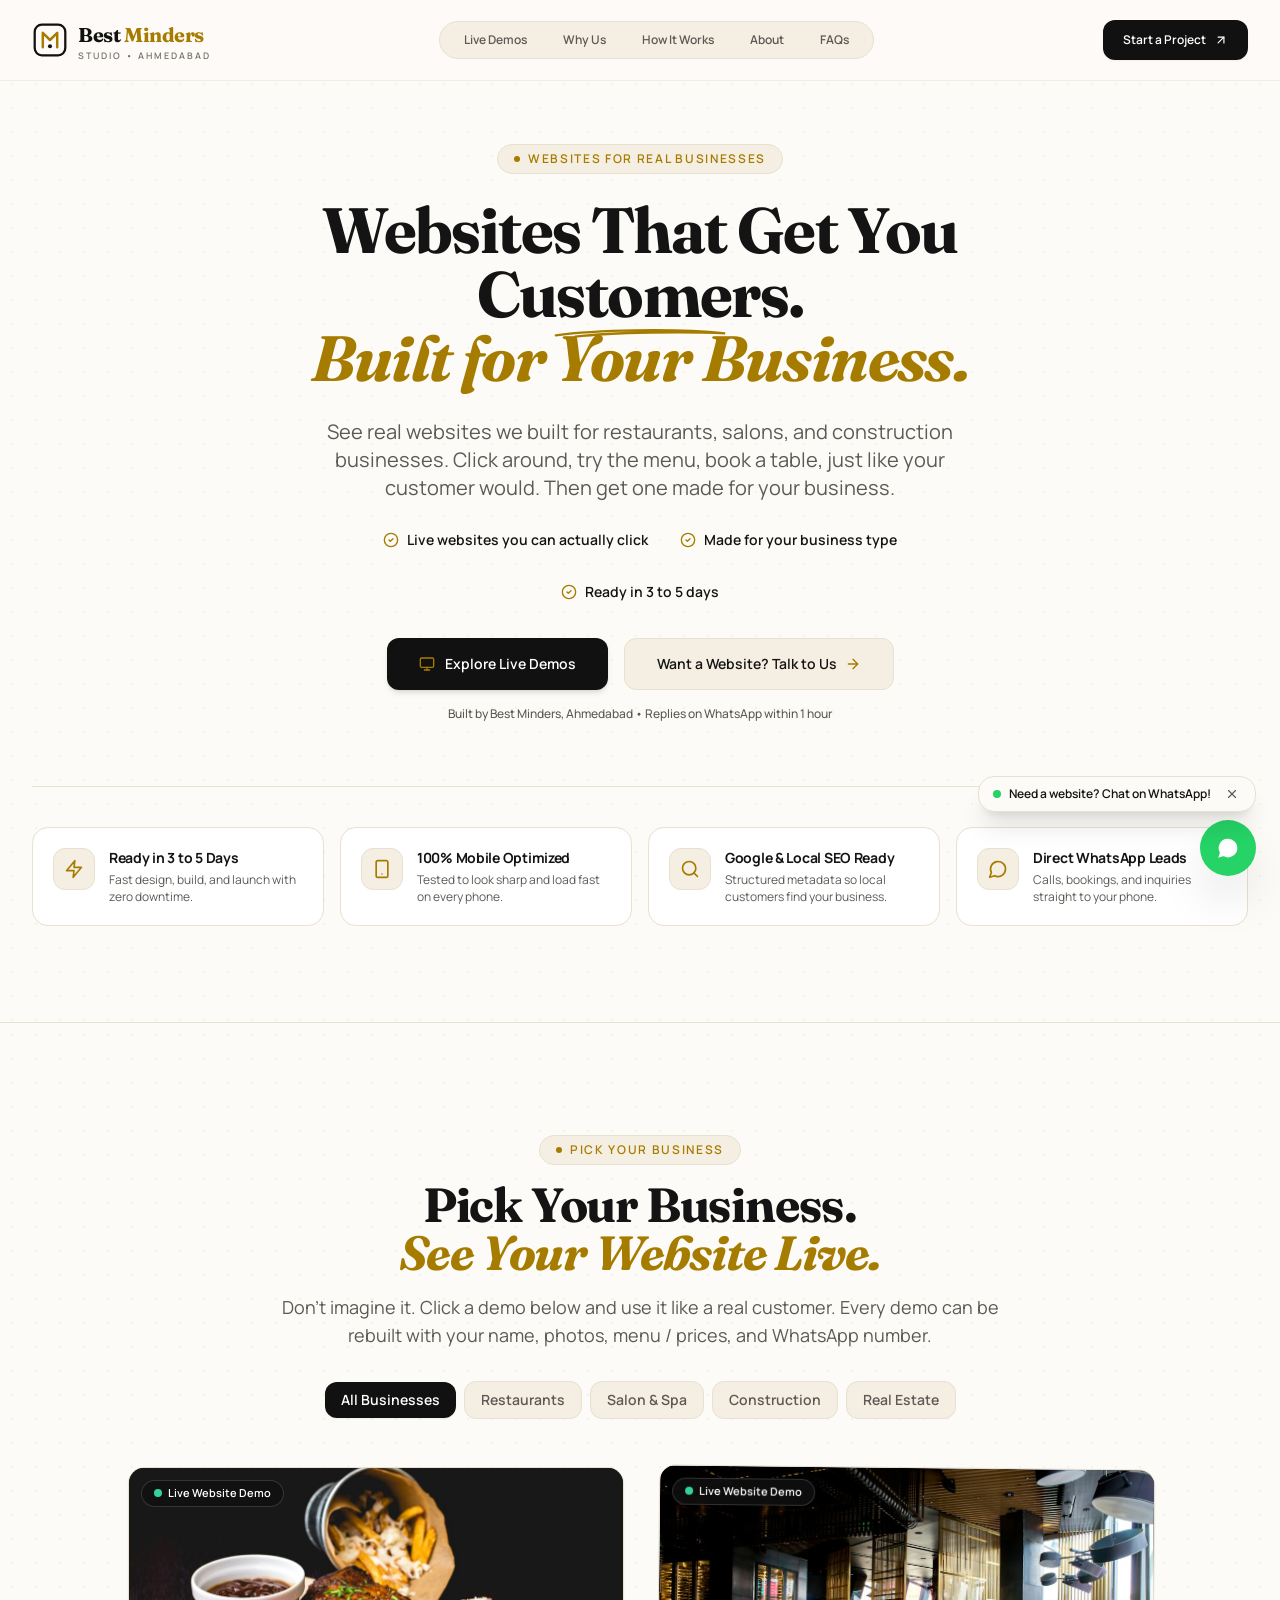
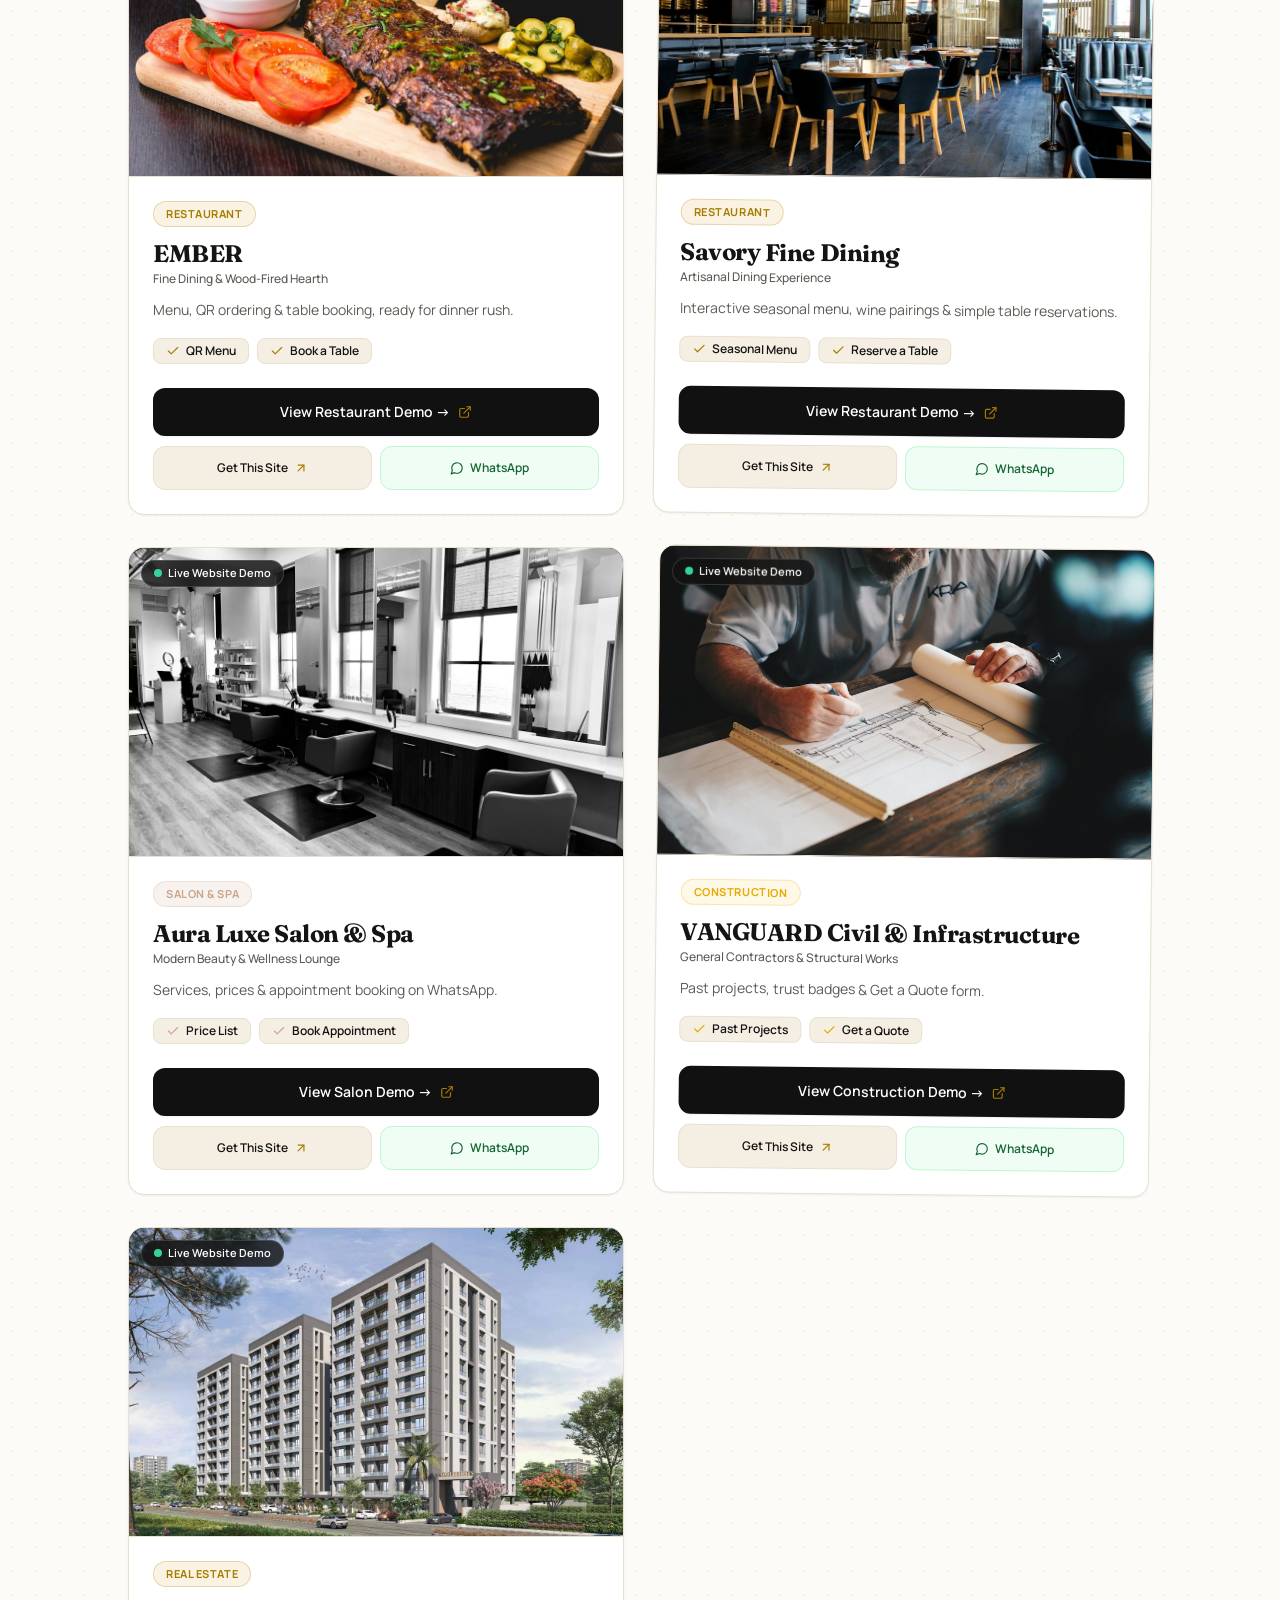
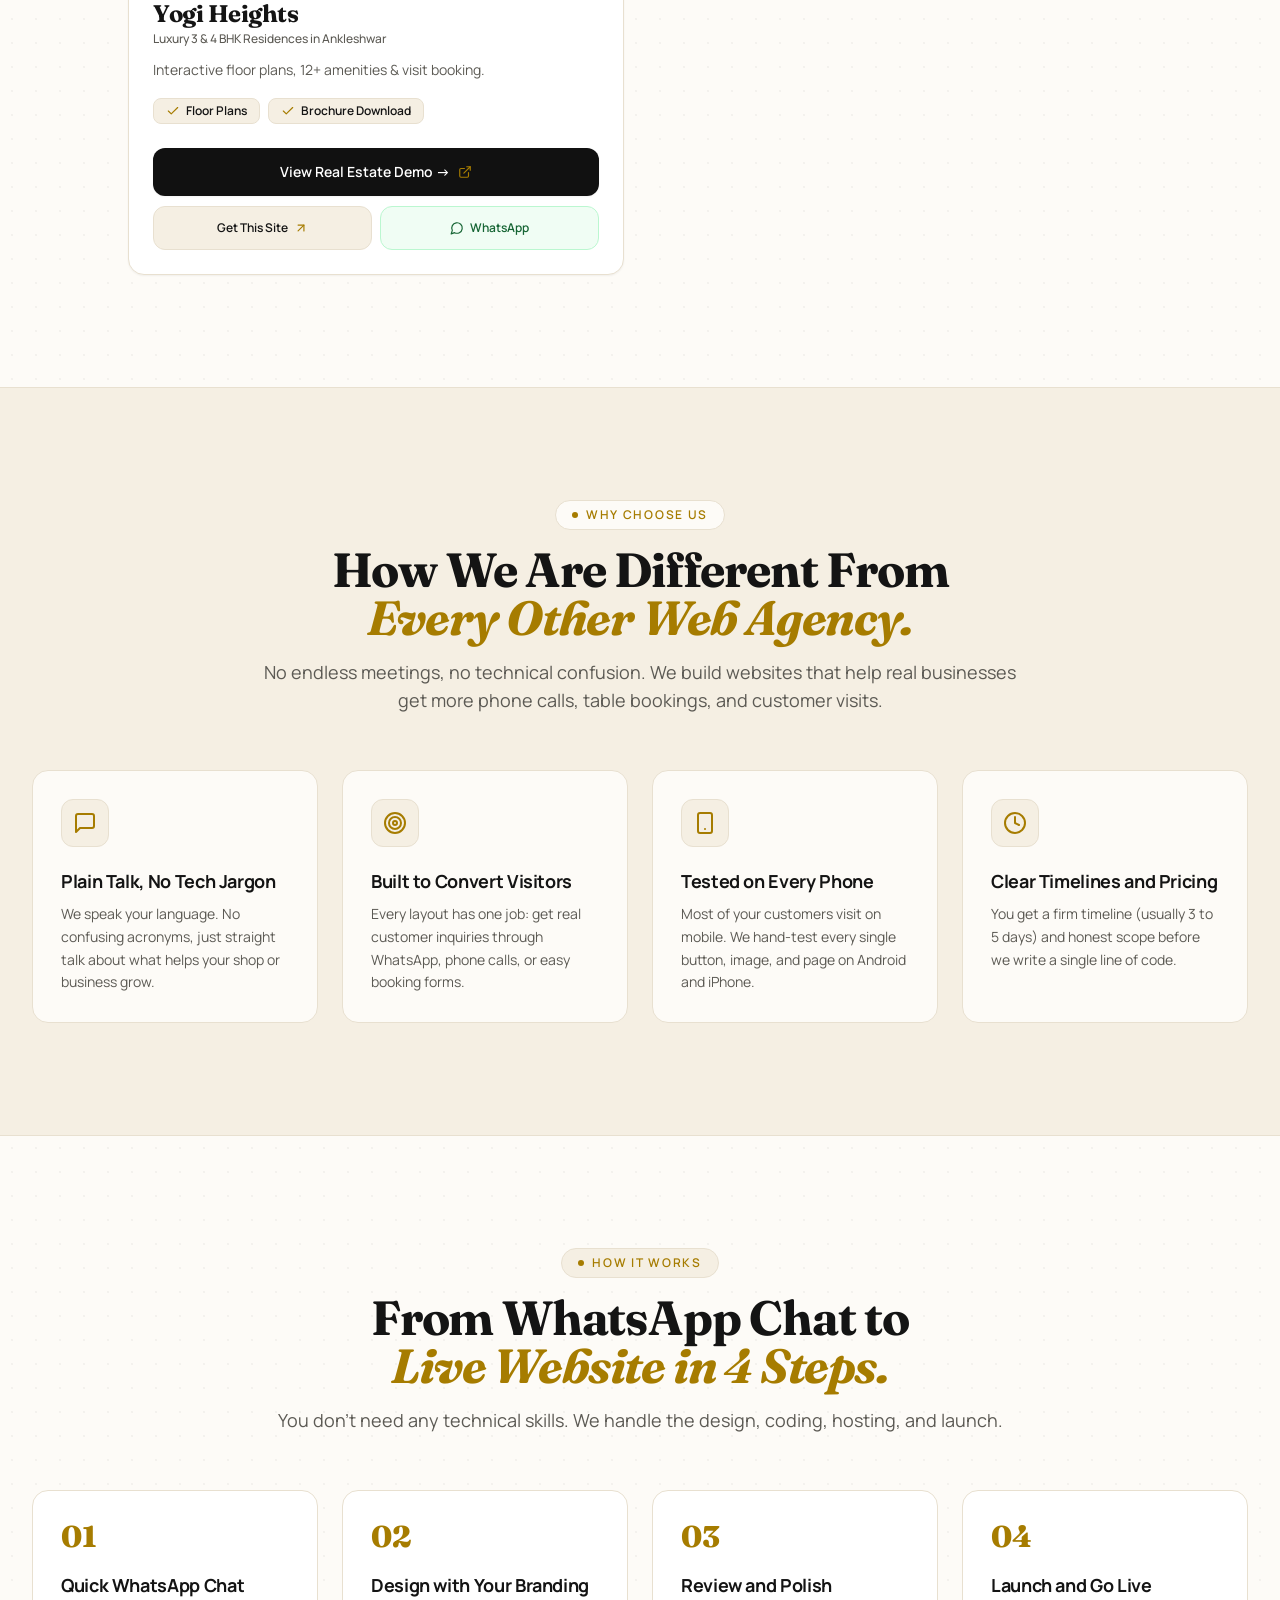
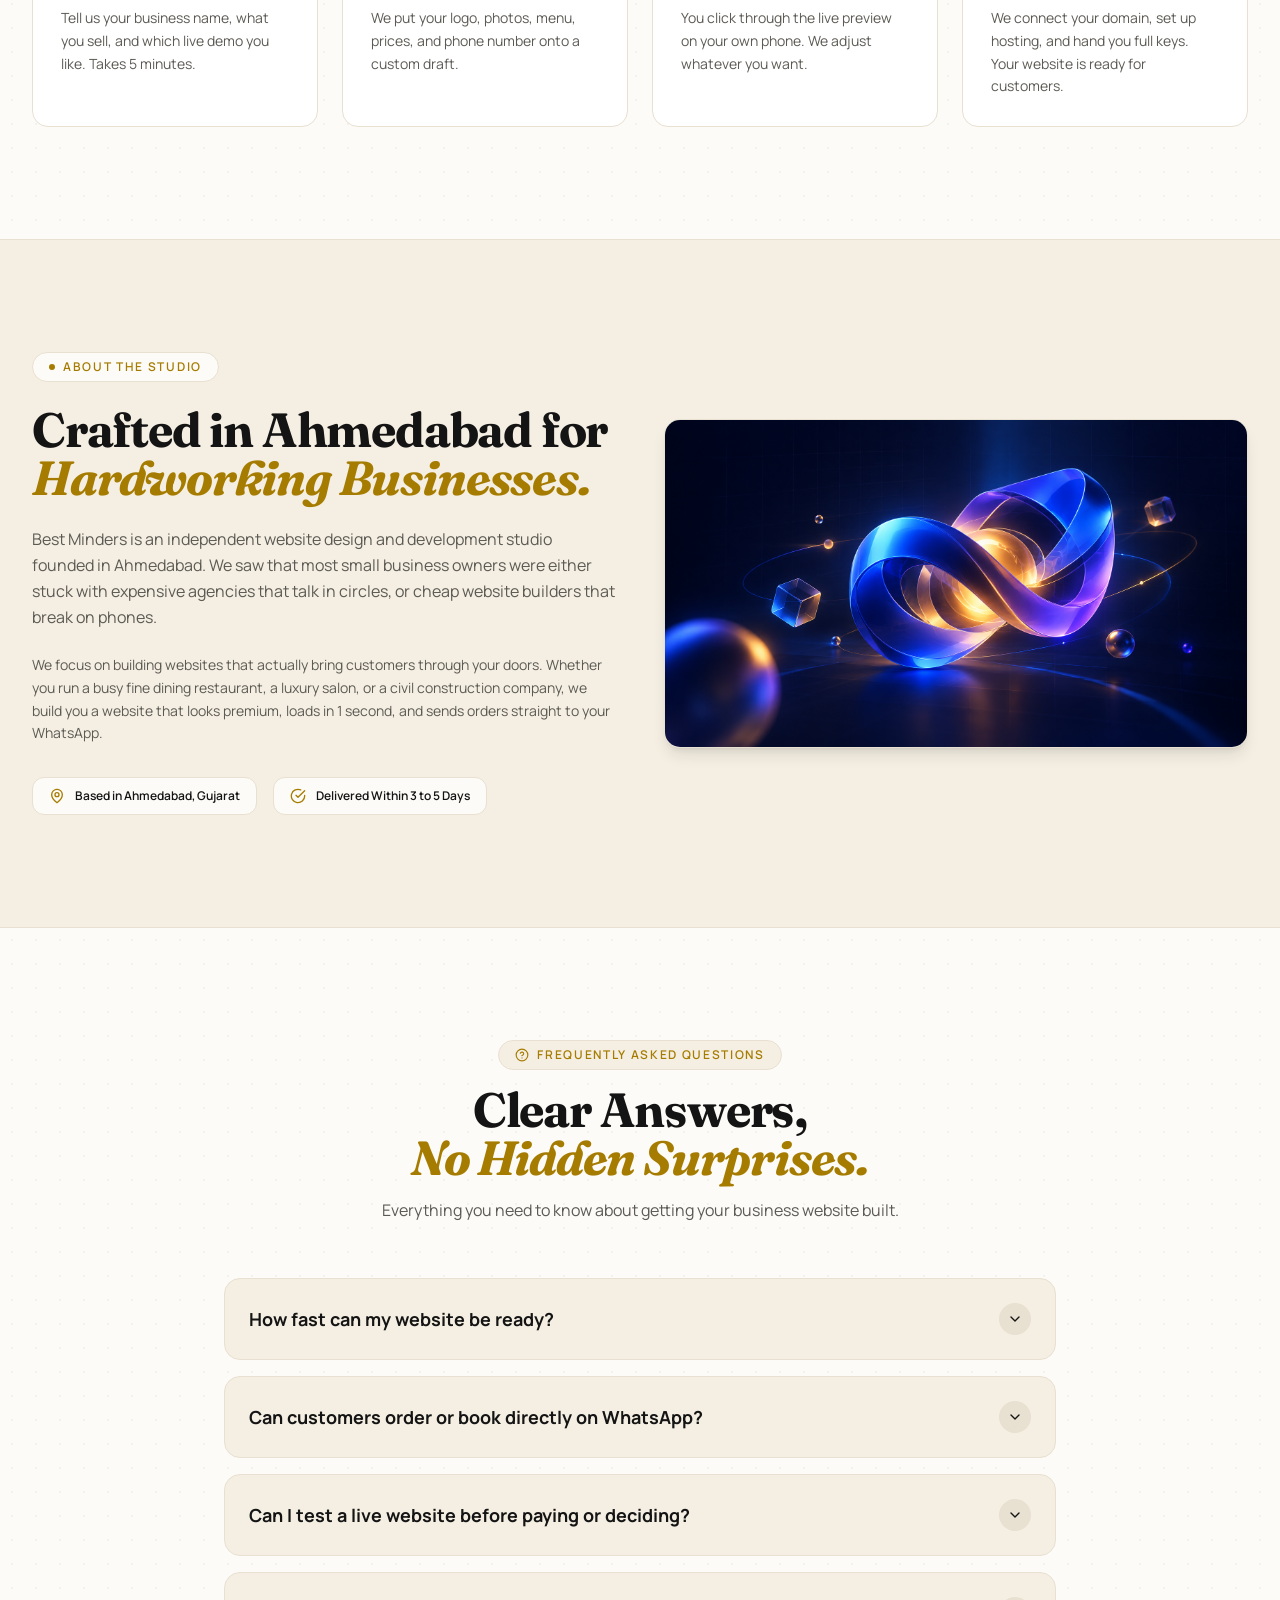
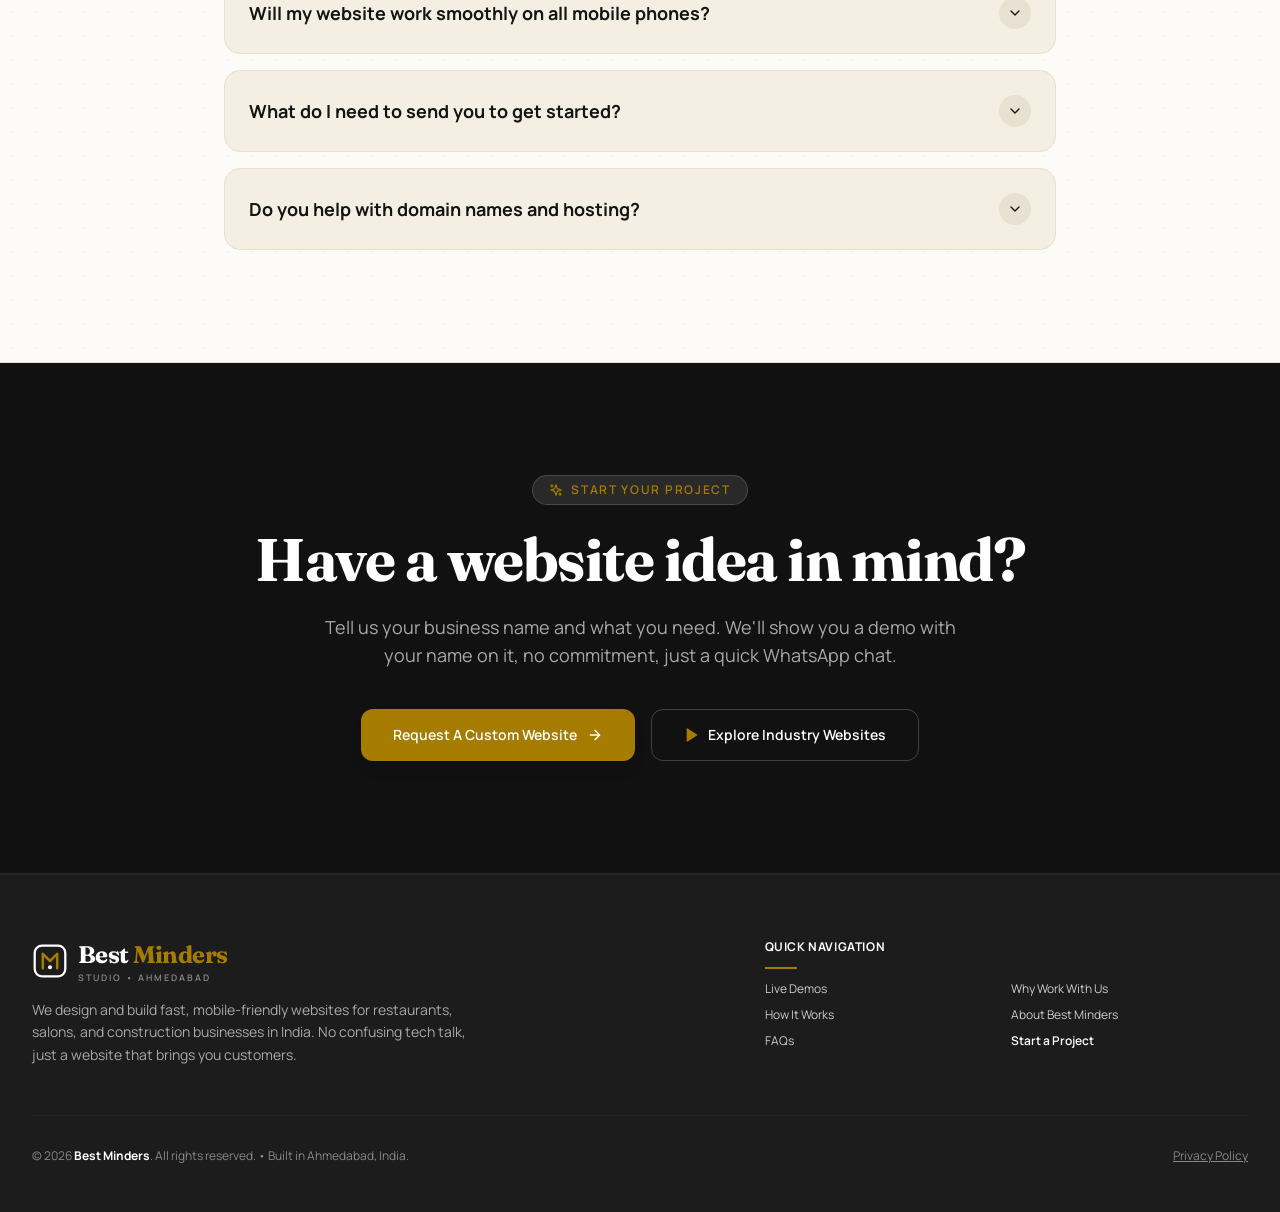
==== commit 556fbc0d: "Redesign website UI: Warm Paper, Fraunces serif, human copy, Black and Gold logo" ====
--- a/index.html
+++ b/index.html
@@ -6,29 +6,29 @@
     <meta name="viewport" content="width=device-width, initial-scale=1.0" />
     
     <!-- Primary Title & Description -->
-    <title>Best Minders | Website Design & Development</title>
-    <meta name="description" content="Explore Best Minders website services and live website demos for restaurants, salons, construction, and businesses. Turn your website ideas into revenue." />
-    <meta name="keywords" content="Website design, website development, responsive websites, landing pages, restaurant websites, salon websites, construction websites, Best Minders" />
+    <title>Best Minders | Websites That Get You Customers</title>
+    <meta name="description" content="We design and build fast, mobile-friendly websites for restaurants, salons, and construction businesses in India. Explore live interactive website demos." />
+    <meta name="keywords" content="Website design Ahmedabad, restaurant website, salon website, construction website, Best Minders, responsive websites" />
     <link rel="canonical" href="https://bestminders.github.io/" />
 
     <!-- Open Graph / Facebook -->
     <meta property="og:type" content="website" />
     <meta property="og:url" content="https://bestminders.github.io/" />
-    <meta property="og:title" content="Best Minders | Website Design & Development" />
-    <meta property="og:description" content="Explore Best Minders website services and live website demos for restaurants, salons, construction, and businesses." />
-    <meta property="og:image" content="https://bestminders.github.io/og-image-placeholder.png" />
+    <meta property="og:title" content="Best Minders | Websites That Get You Customers" />
+    <meta property="og:description" content="We design and build fast, mobile-friendly websites for restaurants, salons, and construction businesses in India. Explore live interactive website demos." />
+    <meta property="og:image" content="https://bestminders.github.io/images/logo-full.png" />
 
     <!-- Twitter -->
     <meta name="twitter:card" content="summary_large_image" />
     <meta name="twitter:url" content="https://bestminders.github.io/" />
-    <meta name="twitter:title" content="Best Minders | Website Design & Development" />
-    <meta name="twitter:description" content="Explore Best Minders website services and live website demos." />
-    <meta name="twitter:image" content="https://bestminders.github.io/og-image-placeholder.png" />
+    <meta name="twitter:title" content="Best Minders | Websites That Get You Customers" />
+    <meta name="twitter:description" content="We design and build fast, mobile-friendly websites for restaurants, salons, and construction businesses in India. Explore live interactive website demos." />
+    <meta name="twitter:image" content="https://bestminders.github.io/images/logo-full.png" />
 
-    <!-- Fonts -->
+    <!-- Google Fonts: Fraunces (Headlines) & Manrope (Body) -->
     <link rel="preconnect" href="https://fonts.googleapis.com">
     <link rel="preconnect" href="https://fonts.gstatic.com" crossorigin>
-    <link href="https://fonts.googleapis.com/css2?family=Inter:wght@400;500;600;700&family=Plus+Jakarta+Sans:wght@300;400;500;600;700;800&family=Space+Grotesk:wght@400;500;600;700&family=JetBrains+Mono:wght@400;500&display=swap" rel="stylesheet">
+    <link href="https://fonts.googleapis.com/css2?family=Fraunces:ital,opsz,wght@0,9..144,600;0,9..144,700;1,9..144,600;1,9..144,700&family=Manrope:wght@400;500;600;700&display=swap" rel="stylesheet">
 
     <!-- Structured Data (JSON-LD) -->
     <script type="application/ld+json">
@@ -37,34 +37,19 @@
         "@type": "Organization",
         "name": "Best Minders",
         "url": "https://bestminders.github.io/",
-        "description": "Website design and development studio focused on turning website ideas into clear, useful digital experiences.",
-        "knowsAbout": [
-          "Website Design",
-          "Website Development",
-          "Responsive Layouts",
-          "Landing Pages",
-          "Restaurant Websites",
-          "Salon Websites",
-          "Construction Websites"
-        ]
+        "description": "Website design and development studio in Ahmedabad, India. We build fast, mobile-friendly websites for restaurants, salons, and construction businesses.",
+        "address": {
+          "@type": "PostalAddress",
+          "addressLocality": "Ahmedabad",
+          "addressRegion": "Gujarat",
+          "addressCountry": "India"
+        }
       }
     </script>
-    <script type="module" crossorigin src="/assets/index-zL4XjRJo.js"></script>
-    <link rel="stylesheet" crossorigin href="/assets/index-kJMfiQBl.css">
+    <script type="module" crossorigin src="/assets/index-Q5YBOR_i.js"></script>
+    <link rel="stylesheet" crossorigin href="/assets/index-CLLlpZPH.css">
   </head>
-  <body class="bg-white text-[#333333] font-sans antialiased selection:bg-[#cba358] selection:text-white overflow-x-hidden">
+  <body class="bg-[#FDFBF7] text-[#141414] font-sans antialiased selection:bg-[#A67C00] selection:text-white overflow-x-hidden">
     <div id="root"></div>
-
-    <!-- Floating WhatsApp Action Widget -->
-    <aside aria-label="WhatsApp quick chat" style="position:fixed; bottom:24px; right:24px; z-index:9999; display:flex; flex-direction:column; align-items:flex-end; gap:8px;">
-      <div id="wa-bubble-float" style="background:#ffffff; color:#1f2937; font-size:12px; font-weight:600; padding:8px 14px; border-radius:16px; box-shadow:0 10px 25px rgba(0,0,0,0.15); border:1px solid #e5e7eb; display:flex; align-items:center; gap:8px;">
-        <span style="width:8px; height:8px; border-radius:50%; background:#10b981; display:inline-block;"></span>
-        <span>Need a website? Chat on WhatsApp!</span>
-        <button onclick="document.getElementById('wa-bubble-float').style.display='none'" style="background:none; border:none; color:#9ca3af; font-size:16px; cursor:pointer; line-height:1; margin-left:4px;">&times;</button>
-      </div>
-      <a href="https://wa.me/918140557546?text=Hi%20Best%20Minders,%20I%20saw%20your%20live%20website%20demos%20and%20I%20want%20a%20website%20for%20my%20business." target="_blank" rel="noopener noreferrer" style="width:56px; height:56px; border-radius:50%; background:#25D366; box-shadow:0 10px 25px rgba(37,211,102,0.4); display:flex; align-items:center; justify-content:center; text-decoration:none; transition:transform 0.2s;" onmouseover="this.style.transform='scale(1.1)'" onmouseout="this.style.transform='scale(1)'" aria-label="Chat on WhatsApp">
-        <svg style="width:28px; height:28px; fill:#ffffff;" viewBox="0 0 24 24"><path d="M12.031 6.172c-3.181 0-5.767 2.586-5.768 5.766-.001 1.298.38 2.27 1.019 3.287l-.582 2.128 2.182-.573c.978.58 1.911.928 3.145.929 3.178 0 5.767-2.587 5.768-5.766.001-3.187-2.575-5.77-5.764-5.771zm3.392 8.244c-.144.405-.837.774-1.17.824-.299.045-.677.063-1.092-.069-.252-.08-.575-.187-.988-.365-1.739-.751-2.874-2.502-2.961-2.617-.087-.116-.708-.94-.708-1.793s.448-1.273.607-1.446c.159-.173.346-.217.462-.217l.332.006c.106.005.249-.04.39.298.144.347.491 1.2.534 1.287.043.087.072.188.014.304-.058.116-.087.188-.173.289l-.26.304c-.087.086-.177.18-.076.354.101.174.449.741.964 1.201.662.591 1.221.774 1.394.86s.275.072.376-.044c.101-.116.433-.506.549-.68.116-.174.231-.145.39-.087s1.011.477 1.184.564.289.13.332.202c.045.072.045.419-.099.824zm-3.423-14.416c-6.627 0-12 5.373-12 12 0 2.159.57 4.186 1.564 5.942l-1.564 5.709 5.856-1.536c1.701.928 3.652 1.455 5.728 1.455 6.627 0 12-5.373 12-12 0-6.627-5.373-12-12-12z"/></svg>
-      </a>
-    </aside>
   </body>
 </html>
--- a/assets/index-CLLlpZPH.css
+++ b/assets/index-CLLlpZPH.css
@@ -0,0 +1 @@
+*,:before,:after{--tw-border-spacing-x: 0;--tw-border-spacing-y: 0;--tw-translate-x: 0;--tw-translate-y: 0;--tw-rotate: 0;--tw-skew-x: 0;--tw-skew-y: 0;--tw-scale-x: 1;--tw-scale-y: 1;--tw-pan-x: ;--tw-pan-y: ;--tw-pinch-zoom: ;--tw-scroll-snap-strictness: proximity;--tw-gradient-from-position: ;--tw-gradient-via-position: ;--tw-gradient-to-position: ;--tw-ordinal: ;--tw-slashed-zero: ;--tw-numeric-figure: ;--tw-numeric-spacing: ;--tw-numeric-fraction: ;--tw-ring-inset: ;--tw-ring-offset-width: 0px;--tw-ring-offset-color: #fff;--tw-ring-color: rgb(59 130 246 / .5);--tw-ring-offset-shadow: 0 0 #0000;--tw-ring-shadow: 0 0 #0000;--tw-shadow: 0 0 #0000;--tw-shadow-colored: 0 0 #0000;--tw-blur: ;--tw-brightness: ;--tw-contrast: ;--tw-grayscale: ;--tw-hue-rotate: ;--tw-invert: ;--tw-saturate: ;--tw-sepia: ;--tw-drop-shadow: ;--tw-backdrop-blur: ;--tw-backdrop-brightness: ;--tw-backdrop-contrast: ;--tw-backdrop-grayscale: ;--tw-backdrop-hue-rotate: ;--tw-backdrop-invert: ;--tw-backdrop-opacity: ;--tw-backdrop-saturate: ;--tw-backdrop-sepia: ;--tw-contain-size: ;--tw-contain-layout: ;--tw-contain-paint: ;--tw-contain-style: }::backdrop{--tw-border-spacing-x: 0;--tw-border-spacing-y: 0;--tw-translate-x: 0;--tw-translate-y: 0;--tw-rotate: 0;--tw-skew-x: 0;--tw-skew-y: 0;--tw-scale-x: 1;--tw-scale-y: 1;--tw-pan-x: ;--tw-pan-y: ;--tw-pinch-zoom: ;--tw-scroll-snap-strictness: proximity;--tw-gradient-from-position: ;--tw-gradient-via-position: ;--tw-gradient-to-position: ;--tw-ordinal: ;--tw-slashed-zero: ;--tw-numeric-figure: ;--tw-numeric-spacing: ;--tw-numeric-fraction: ;--tw-ring-inset: ;--tw-ring-offset-width: 0px;--tw-ring-offset-color: #fff;--tw-ring-color: rgb(59 130 246 / .5);--tw-ring-offset-shadow: 0 0 #0000;--tw-ring-shadow: 0 0 #0000;--tw-shadow: 0 0 #0000;--tw-shadow-colored: 0 0 #0000;--tw-blur: ;--tw-brightness: ;--tw-contrast: ;--tw-grayscale: ;--tw-hue-rotate: ;--tw-invert: ;--tw-saturate: ;--tw-sepia: ;--tw-drop-shadow: ;--tw-backdrop-blur: ;--tw-backdrop-brightness: ;--tw-backdrop-contrast: ;--tw-backdrop-grayscale: ;--tw-backdrop-hue-rotate: ;--tw-backdrop-invert: ;--tw-backdrop-opacity: ;--tw-backdrop-saturate: ;--tw-backdrop-sepia: ;--tw-contain-size: ;--tw-contain-layout: ;--tw-contain-paint: ;--tw-contain-style: }*,:before,:after{box-sizing:border-box;border-width:0;border-style:solid;border-color:#e5e7eb}:before,:after{--tw-content: ""}html,:host{line-height:1.5;-webkit-text-size-adjust:100%;-moz-tab-size:4;-o-tab-size:4;tab-size:4;font-family:Manrope,Inter,-apple-system,BlinkMacSystemFont,sans-serif;font-feature-settings:normal;font-variation-settings:normal;-webkit-tap-highlight-color:transparent}body{margin:0;line-height:inherit}hr{height:0;color:inherit;border-top-width:1px}abbr:where([title]){-webkit-text-decoration:underline dotted;text-decoration:underline dotted}h1,h2,h3,h4,h5,h6{font-size:inherit;font-weight:inherit}a{color:inherit;text-decoration:inherit}b,strong{font-weight:bolder}code,kbd,samp,pre{font-family:ui-monospace,SFMono-Regular,Menlo,Monaco,Consolas,Liberation Mono,Courier New,monospace;font-feature-settings:normal;font-variation-settings:normal;font-size:1em}small{font-size:80%}sub,sup{font-size:75%;line-height:0;position:relative;vertical-align:baseline}sub{bottom:-.25em}sup{top:-.5em}table{text-indent:0;border-color:inherit;border-collapse:collapse}button,input,optgroup,select,textarea{font-family:inherit;font-feature-settings:inherit;font-variation-settings:inherit;font-size:100%;font-weight:inherit;line-height:inherit;letter-spacing:inherit;color:inherit;margin:0;padding:0}button,select{text-transform:none}button,input:where([type=button]),input:where([type=reset]),input:where([type=submit]){-webkit-appearance:button;background-color:transparent;background-image:none}:-moz-focusring{outline:auto}:-moz-ui-invalid{box-shadow:none}progress{vertical-align:baseline}::-webkit-inner-spin-button,::-webkit-outer-spin-button{height:auto}[type=search]{-webkit-appearance:textfield;outline-offset:-2px}::-webkit-search-decoration{-webkit-appearance:none}::-webkit-file-upload-button{-webkit-appearance:button;font:inherit}summary{display:list-item}blockquote,dl,dd,h1,h2,h3,h4,h5,h6,hr,figure,p,pre{margin:0}fieldset{margin:0;padding:0}legend{padding:0}ol,ul,menu{list-style:none;margin:0;padding:0}dialog{padding:0}textarea{resize:vertical}input::-moz-placeholder,textarea::-moz-placeholder{opacity:1;color:#9ca3af}input::placeholder,textarea::placeholder{opacity:1;color:#9ca3af}button,[role=button]{cursor:pointer}:disabled{cursor:default}img,svg,video,canvas,audio,iframe,embed,object{display:block;vertical-align:middle}img,video{max-width:100%;height:auto}[hidden]:where(:not([hidden=until-found])){display:none}html{scroll-behavior:smooth}body{background-color:#fdfbf7;color:#141414;font-family:Manrope,-apple-system,BlinkMacSystemFont,Segoe UI,Roboto,sans-serif;overflow-x:hidden}h1,h2,h3,h4,h5,h6{font-family:Fraunces,Georgia,serif;letter-spacing:-.02em;color:#141414}.pointer-events-none{pointer-events:none}.pointer-events-auto{pointer-events:auto}.fixed{position:fixed}.absolute{position:absolute}.relative{position:relative}.sticky{position:sticky}.inset-0{top:0;right:0;bottom:0;left:0}.-bottom-2{bottom:-.5rem}.bottom-6{bottom:1.5rem}.left-0{left:0}.left-1\/2{left:50%}.left-3{left:.75rem}.right-0{right:0}.right-5{right:1.25rem}.right-6{right:1.5rem}.top-0{top:0}.top-1\/2{top:50%}.top-28{top:7rem}.top-3{top:.75rem}.top-4{top:1rem}.top-5{top:1.25rem}.z-0{z-index:0}.z-10{z-index:10}.z-30{z-index:30}.z-40{z-index:40}.z-50{z-index:50}.mx-auto{margin-left:auto;margin-right:auto}.my-auto{margin-top:auto;margin-bottom:auto}.mb-1{margin-bottom:.25rem}.mb-12{margin-bottom:3rem}.mb-14{margin-bottom:3.5rem}.mb-16{margin-bottom:4rem}.mb-2{margin-bottom:.5rem}.mb-3{margin-bottom:.75rem}.mb-4{margin-bottom:1rem}.mb-5{margin-bottom:1.25rem}.mb-6{margin-bottom:1.5rem}.ml-1{margin-left:.25rem}.ml-2{margin-left:.5rem}.mt-0\.5{margin-top:.125rem}.mt-1{margin-top:.25rem}.mt-10{margin-top:2.5rem}.mt-12{margin-top:3rem}.mt-14{margin-top:3.5rem}.mt-16{margin-top:4rem}.mt-2{margin-top:.5rem}.mt-3{margin-top:.75rem}.mt-4{margin-top:1rem}.mt-6{margin-top:1.5rem}.mt-7{margin-top:1.75rem}.mt-8{margin-top:2rem}.mt-9{margin-top:2.25rem}.block{display:block}.inline-block{display:inline-block}.flex{display:flex}.inline-flex{display:inline-flex}.table{display:table}.grid{display:grid}.hidden{display:none}.aspect-\[16\/10\]{aspect-ratio:16/10}.aspect-\[4\/3\]{aspect-ratio:4/3}.h-0\.5{height:.125rem}.h-1{height:.25rem}.h-1\.5{height:.375rem}.h-10{height:2.5rem}.h-11{height:2.75rem}.h-12{height:3rem}.h-14{height:3.5rem}.h-16{height:4rem}.h-2{height:.5rem}.h-3{height:.75rem}.h-3\.5{height:.875rem}.h-4{height:1rem}.h-5{height:1.25rem}.h-6{height:1.5rem}.h-7{height:1.75rem}.h-8{height:2rem}.h-9{height:2.25rem}.h-\[52px\]{height:52px}.h-\[600px\]{height:600px}.h-\[640px\]{height:640px}.h-auto{height:auto}.h-full{height:100%}.max-h-\[85vh\]{max-height:85vh}.max-h-\[90vh\]{max-height:90vh}.min-h-screen{min-height:100vh}.w-1\.5{width:.375rem}.w-10{width:2.5rem}.w-12{width:3rem}.w-14{width:3.5rem}.w-16{width:4rem}.w-2{width:.5rem}.w-28{width:7rem}.w-3{width:.75rem}.w-3\.5{width:.875rem}.w-4{width:1rem}.w-5{width:1.25rem}.w-6{width:1.5rem}.w-7{width:1.75rem}.w-8{width:2rem}.w-9{width:2.25rem}.w-\[320px\]{width:320px}.w-\[600px\]{width:600px}.w-full{width:100%}.max-w-2xl{max-width:42rem}.max-w-3xl{max-width:48rem}.max-w-4xl{max-width:56rem}.max-w-5xl{max-width:64rem}.max-w-7xl{max-width:80rem}.max-w-md{max-width:28rem}.max-w-xs{max-width:20rem}.shrink-0{flex-shrink:0}.grow{flex-grow:1}.-translate-x-1\/2{--tw-translate-x: -50%;transform:translate(var(--tw-translate-x),var(--tw-translate-y)) rotate(var(--tw-rotate)) skew(var(--tw-skew-x)) skewY(var(--tw-skew-y)) scaleX(var(--tw-scale-x)) scaleY(var(--tw-scale-y))}.-translate-y-1\/2{--tw-translate-y: -50%;transform:translate(var(--tw-translate-x),var(--tw-translate-y)) rotate(var(--tw-rotate)) skew(var(--tw-skew-x)) skewY(var(--tw-skew-y)) scaleX(var(--tw-scale-x)) scaleY(var(--tw-scale-y))}.translate-y-0{--tw-translate-y: 0px;transform:translate(var(--tw-translate-x),var(--tw-translate-y)) rotate(var(--tw-rotate)) skew(var(--tw-skew-x)) skewY(var(--tw-skew-y)) scaleX(var(--tw-scale-x)) scaleY(var(--tw-scale-y))}.translate-y-12{--tw-translate-y: 3rem;transform:translate(var(--tw-translate-x),var(--tw-translate-y)) rotate(var(--tw-rotate)) skew(var(--tw-skew-x)) skewY(var(--tw-skew-y)) scaleX(var(--tw-scale-x)) scaleY(var(--tw-scale-y))}.rotate-180{--tw-rotate: 180deg;transform:translate(var(--tw-translate-x),var(--tw-translate-y)) rotate(var(--tw-rotate)) skew(var(--tw-skew-x)) skewY(var(--tw-skew-y)) scaleX(var(--tw-scale-x)) scaleY(var(--tw-scale-y))}.scale-105{--tw-scale-x: 1.05;--tw-scale-y: 1.05;transform:translate(var(--tw-translate-x),var(--tw-translate-y)) rotate(var(--tw-rotate)) skew(var(--tw-skew-x)) skewY(var(--tw-skew-y)) scaleX(var(--tw-scale-x)) scaleY(var(--tw-scale-y))}.transform{transform:translate(var(--tw-translate-x),var(--tw-translate-y)) rotate(var(--tw-rotate)) skew(var(--tw-skew-x)) skewY(var(--tw-skew-y)) scaleX(var(--tw-scale-x)) scaleY(var(--tw-scale-y))}@keyframes bounce{0%,to{transform:translateY(-25%);animation-timing-function:cubic-bezier(.8,0,1,1)}50%{transform:none;animation-timing-function:cubic-bezier(0,0,.2,1)}}.animate-bounce{animation:bounce 1s infinite}@keyframes ping{75%,to{transform:scale(2);opacity:0}}.animate-ping{animation:ping 1s cubic-bezier(0,0,.2,1) infinite}@keyframes pulse{50%{opacity:.5}}.animate-pulse{animation:pulse 2s cubic-bezier(.4,0,.6,1) infinite}.select-none{-webkit-user-select:none;-moz-user-select:none;user-select:none}.resize{resize:both}.grid-cols-1{grid-template-columns:repeat(1,minmax(0,1fr))}.grid-cols-2{grid-template-columns:repeat(2,minmax(0,1fr))}.flex-col{flex-direction:column}.flex-wrap{flex-wrap:wrap}.items-start{align-items:flex-start}.items-end{align-items:flex-end}.items-center{align-items:center}.items-baseline{align-items:baseline}.justify-end{justify-content:flex-end}.justify-center{justify-content:center}.justify-between{justify-content:space-between}.gap-1{gap:.25rem}.gap-1\.5{gap:.375rem}.gap-10{gap:2.5rem}.gap-12{gap:3rem}.gap-2{gap:.5rem}.gap-2\.5{gap:.625rem}.gap-3{gap:.75rem}.gap-3\.5{gap:.875rem}.gap-4{gap:1rem}.gap-6{gap:1.5rem}.gap-8{gap:2rem}.space-y-2>:not([hidden])~:not([hidden]){--tw-space-y-reverse: 0;margin-top:calc(.5rem * calc(1 - var(--tw-space-y-reverse)));margin-bottom:calc(.5rem * var(--tw-space-y-reverse))}.space-y-2\.5>:not([hidden])~:not([hidden]){--tw-space-y-reverse: 0;margin-top:calc(.625rem * calc(1 - var(--tw-space-y-reverse)));margin-bottom:calc(.625rem * var(--tw-space-y-reverse))}.space-y-3>:not([hidden])~:not([hidden]){--tw-space-y-reverse: 0;margin-top:calc(.75rem * calc(1 - var(--tw-space-y-reverse)));margin-bottom:calc(.75rem * var(--tw-space-y-reverse))}.space-y-4>:not([hidden])~:not([hidden]){--tw-space-y-reverse: 0;margin-top:calc(1rem * calc(1 - var(--tw-space-y-reverse)));margin-bottom:calc(1rem * var(--tw-space-y-reverse))}.space-y-5>:not([hidden])~:not([hidden]){--tw-space-y-reverse: 0;margin-top:calc(1.25rem * calc(1 - var(--tw-space-y-reverse)));margin-bottom:calc(1.25rem * var(--tw-space-y-reverse))}.space-y-6>:not([hidden])~:not([hidden]){--tw-space-y-reverse: 0;margin-top:calc(1.5rem * calc(1 - var(--tw-space-y-reverse)));margin-bottom:calc(1.5rem * var(--tw-space-y-reverse))}.overflow-hidden{overflow:hidden}.overflow-visible{overflow:visible}.overflow-y-auto{overflow-y:auto}.overflow-x-hidden{overflow-x:hidden}.scroll-smooth{scroll-behavior:smooth}.rounded{border-radius:.25rem}.rounded-2xl{border-radius:1rem}.rounded-3xl{border-radius:1.5rem}.rounded-\[38px\]{border-radius:38px}.rounded-\[48px\]{border-radius:48px}.rounded-full{border-radius:9999px}.rounded-lg{border-radius:.5rem}.rounded-xl{border-radius:.75rem}.border{border-width:1px}.border-4{border-width:4px}.border-b{border-bottom-width:1px}.border-t{border-top-width:1px}.border-\[\#A67C00\]{--tw-border-opacity: 1;border-color:rgb(166 124 0 / var(--tw-border-opacity, 1))}.border-\[\#BBF7D0\]{--tw-border-opacity: 1;border-color:rgb(187 247 208 / var(--tw-border-opacity, 1))}.border-\[\#E8E0D0\]{--tw-border-opacity: 1;border-color:rgb(232 224 208 / var(--tw-border-opacity, 1))}.border-\[\#E8E0D0\]\/50{border-color:#e8e0d080}.border-\[\#cba358\]\/30{border-color:#cba3584d}.border-\[\#cba358\]\/40{border-color:#cba35866}.border-emerald-200{--tw-border-opacity: 1;border-color:rgb(167 243 208 / var(--tw-border-opacity, 1))}.border-emerald-300{--tw-border-opacity: 1;border-color:rgb(110 231 183 / var(--tw-border-opacity, 1))}.border-gray-100{--tw-border-opacity: 1;border-color:rgb(243 244 246 / var(--tw-border-opacity, 1))}.border-gray-200{--tw-border-opacity: 1;border-color:rgb(229 231 235 / var(--tw-border-opacity, 1))}.border-gray-300{--tw-border-opacity: 1;border-color:rgb(209 213 219 / var(--tw-border-opacity, 1))}.border-gray-800{--tw-border-opacity: 1;border-color:rgb(31 41 55 / var(--tw-border-opacity, 1))}.border-gray-900{--tw-border-opacity: 1;border-color:rgb(17 24 39 / var(--tw-border-opacity, 1))}.border-indigo-500{--tw-border-opacity: 1;border-color:rgb(99 102 241 / var(--tw-border-opacity, 1))}.border-indigo-500\/20{border-color:#6366f133}.border-indigo-500\/30{border-color:#6366f14d}.border-rose-200{--tw-border-opacity: 1;border-color:rgb(254 205 211 / var(--tw-border-opacity, 1))}.border-rose-500{--tw-border-opacity: 1;border-color:rgb(244 63 94 / var(--tw-border-opacity, 1))}.border-slate-700{--tw-border-opacity: 1;border-color:rgb(51 65 85 / var(--tw-border-opacity, 1))}.border-slate-800{--tw-border-opacity: 1;border-color:rgb(30 41 59 / var(--tw-border-opacity, 1))}.border-stone-800{--tw-border-opacity: 1;border-color:rgb(41 37 36 / var(--tw-border-opacity, 1))}.border-white\/15{border-color:#ffffff26}.border-white\/20{border-color:#fff3}.border-white\/5{border-color:#ffffff0d}.bg-\[\#0b0f17\]{--tw-bg-opacity: 1;background-color:rgb(11 15 23 / var(--tw-bg-opacity, 1))}.bg-\[\#111111\]{--tw-bg-opacity: 1;background-color:rgb(17 17 17 / var(--tw-bg-opacity, 1))}.bg-\[\#111111\]\/80{background-color:#111c}.bg-\[\#1C1C1C\]{--tw-bg-opacity: 1;background-color:rgb(28 28 28 / var(--tw-bg-opacity, 1))}.bg-\[\#1a1a1a\]{--tw-bg-opacity: 1;background-color:rgb(26 26 26 / var(--tw-bg-opacity, 1))}.bg-\[\#25D366\]{--tw-bg-opacity: 1;background-color:rgb(37 211 102 / var(--tw-bg-opacity, 1))}.bg-\[\#333333\]{--tw-bg-opacity: 1;background-color:rgb(51 51 51 / var(--tw-bg-opacity, 1))}.bg-\[\#A67C00\]{--tw-bg-opacity: 1;background-color:rgb(166 124 0 / var(--tw-bg-opacity, 1))}.bg-\[\#A67C00\]\/15{background-color:#a67c0026}.bg-\[\#E8E0D0\]{--tw-bg-opacity: 1;background-color:rgb(232 224 208 / var(--tw-bg-opacity, 1))}.bg-\[\#F0FDF4\]{--tw-bg-opacity: 1;background-color:rgb(240 253 244 / var(--tw-bg-opacity, 1))}.bg-\[\#F5EFE3\]{--tw-bg-opacity: 1;background-color:rgb(245 239 227 / var(--tw-bg-opacity, 1))}.bg-\[\#FDFBF7\]{--tw-bg-opacity: 1;background-color:rgb(253 251 247 / var(--tw-bg-opacity, 1))}.bg-\[\#FDFBF7\]\/80{background-color:#fdfbf7cc}.bg-\[\#FDFBF7\]\/95{background-color:#fdfbf7f2}.bg-\[\#FFFFFF\]{--tw-bg-opacity: 1;background-color:rgb(255 255 255 / var(--tw-bg-opacity, 1))}.bg-\[\#cba358\]{--tw-bg-opacity: 1;background-color:rgb(203 163 88 / var(--tw-bg-opacity, 1))}.bg-\[\#cba358\]\/10{background-color:#cba3581a}.bg-\[\#cba358\]\/15{background-color:#cba35826}.bg-\[\#cba358\]\/20{background-color:#cba35833}.bg-black{--tw-bg-opacity: 1;background-color:rgb(0 0 0 / var(--tw-bg-opacity, 1))}.bg-black\/60{background-color:#0009}.bg-emerald-100{--tw-bg-opacity: 1;background-color:rgb(209 250 229 / var(--tw-bg-opacity, 1))}.bg-emerald-400{--tw-bg-opacity: 1;background-color:rgb(52 211 153 / var(--tw-bg-opacity, 1))}.bg-emerald-50{--tw-bg-opacity: 1;background-color:rgb(236 253 245 / var(--tw-bg-opacity, 1))}.bg-emerald-600{--tw-bg-opacity: 1;background-color:rgb(5 150 105 / var(--tw-bg-opacity, 1))}.bg-gray-100{--tw-bg-opacity: 1;background-color:rgb(243 244 246 / var(--tw-bg-opacity, 1))}.bg-gray-50{--tw-bg-opacity: 1;background-color:rgb(249 250 251 / var(--tw-bg-opacity, 1))}.bg-gray-50\/70{background-color:#f9fafbb3}.bg-gray-700{--tw-bg-opacity: 1;background-color:rgb(55 65 81 / var(--tw-bg-opacity, 1))}.bg-gray-900{--tw-bg-opacity: 1;background-color:rgb(17 24 39 / var(--tw-bg-opacity, 1))}.bg-indigo-100{--tw-bg-opacity: 1;background-color:rgb(224 231 255 / var(--tw-bg-opacity, 1))}.bg-indigo-500{--tw-bg-opacity: 1;background-color:rgb(99 102 241 / var(--tw-bg-opacity, 1))}.bg-indigo-500\/10{background-color:#6366f11a}.bg-indigo-600{--tw-bg-opacity: 1;background-color:rgb(79 70 229 / var(--tw-bg-opacity, 1))}.bg-rose-50{--tw-bg-opacity: 1;background-color:rgb(255 241 242 / var(--tw-bg-opacity, 1))}.bg-slate-900{--tw-bg-opacity: 1;background-color:rgb(15 23 42 / var(--tw-bg-opacity, 1))}.bg-slate-950\/60{background-color:#02061799}.bg-transparent{background-color:transparent}.bg-white{--tw-bg-opacity: 1;background-color:rgb(255 255 255 / var(--tw-bg-opacity, 1))}.bg-white\/10{background-color:#ffffff1a}.fill-\[\#A67C00\]{fill:#a67c00}.fill-\[\#cba358\]{fill:#cba358}.fill-white{fill:#fff}.stroke-\[3\]{stroke-width:3}.object-cover{-o-object-fit:cover;object-fit:cover}.p-0\.5{padding:.125rem}.p-2{padding:.5rem}.p-2\.5{padding:.625rem}.p-3{padding:.75rem}.p-3\.5{padding:.875rem}.p-4{padding:1rem}.p-5{padding:1.25rem}.p-6{padding:1.5rem}.p-7{padding:1.75rem}.p-8{padding:2rem}.px-2{padding-left:.5rem;padding-right:.5rem}.px-2\.5{padding-left:.625rem;padding-right:.625rem}.px-3{padding-left:.75rem;padding-right:.75rem}.px-3\.5{padding-left:.875rem;padding-right:.875rem}.px-4{padding-left:1rem;padding-right:1rem}.px-5{padding-left:1.25rem;padding-right:1.25rem}.px-6{padding-left:1.5rem;padding-right:1.5rem}.px-8{padding-left:2rem;padding-right:2rem}.py-0\.5{padding-top:.125rem;padding-bottom:.125rem}.py-1{padding-top:.25rem;padding-bottom:.25rem}.py-1\.5{padding-top:.375rem;padding-bottom:.375rem}.py-2{padding-top:.5rem;padding-bottom:.5rem}.py-2\.5{padding-top:.625rem;padding-bottom:.625rem}.py-20{padding-top:5rem;padding-bottom:5rem}.py-24{padding-top:6rem;padding-bottom:6rem}.py-3{padding-top:.75rem;padding-bottom:.75rem}.py-3\.5{padding-top:.875rem;padding-bottom:.875rem}.py-4{padding-top:1rem;padding-bottom:1rem}.py-5{padding-top:1.25rem;padding-bottom:1.25rem}.py-8{padding-top:2rem;padding-bottom:2rem}.pb-12{padding-bottom:3rem}.pb-16{padding-bottom:4rem}.pb-3{padding-bottom:.75rem}.pb-4{padding-bottom:1rem}.pb-6{padding-bottom:1.5rem}.pr-2{padding-right:.5rem}.pt-0{padding-top:0}.pt-1{padding-top:.25rem}.pt-10{padding-top:2.5rem}.pt-16{padding-top:4rem}.pt-2{padding-top:.5rem}.pt-28{padding-top:7rem}.pt-4{padding-top:1rem}.pt-6{padding-top:1.5rem}.text-left{text-align:left}.text-center{text-align:center}.font-mono{font-family:ui-monospace,SFMono-Regular,Menlo,Monaco,Consolas,Liberation Mono,Courier New,monospace}.font-sans{font-family:Manrope,Inter,-apple-system,BlinkMacSystemFont,sans-serif}.font-serif{font-family:Fraunces,Playfair Display,Georgia,serif}.text-2xl{font-size:1.5rem;line-height:2rem}.text-3xl{font-size:1.875rem;line-height:2.25rem}.text-4xl{font-size:2.25rem;line-height:2.5rem}.text-\[10px\]{font-size:10px}.text-\[11px\]{font-size:11px}.text-\[9px\]{font-size:9px}.text-base{font-size:1rem;line-height:1.5rem}.text-lg{font-size:1.125rem;line-height:1.75rem}.text-sm{font-size:.875rem;line-height:1.25rem}.text-xl{font-size:1.25rem;line-height:1.75rem}.text-xs{font-size:.75rem;line-height:1rem}.font-bold{font-weight:700}.font-extrabold{font-weight:800}.font-medium{font-weight:500}.font-normal{font-weight:400}.font-semibold{font-weight:600}.uppercase{text-transform:uppercase}.italic{font-style:italic}.leading-\[1\.08\]{line-height:1.08}.leading-none{line-height:1}.leading-relaxed{line-height:1.625}.leading-snug{line-height:1.375}.leading-tight{line-height:1.25}.tracking-\[0\.14em\]{letter-spacing:.14em}.tracking-\[0\.22em\]{letter-spacing:.22em}.tracking-tight{letter-spacing:-.025em}.tracking-wider{letter-spacing:.05em}.tracking-widest{letter-spacing:.1em}.text-\[\#111111\]{--tw-text-opacity: 1;color:rgb(17 17 17 / var(--tw-text-opacity, 1))}.text-\[\#141414\]{--tw-text-opacity: 1;color:rgb(20 20 20 / var(--tw-text-opacity, 1))}.text-\[\#166534\]{--tw-text-opacity: 1;color:rgb(22 101 52 / var(--tw-text-opacity, 1))}.text-\[\#25D366\]{--tw-text-opacity: 1;color:rgb(37 211 102 / var(--tw-text-opacity, 1))}.text-\[\#5C5A54\]{--tw-text-opacity: 1;color:rgb(92 90 84 / var(--tw-text-opacity, 1))}.text-\[\#77746D\]{--tw-text-opacity: 1;color:rgb(119 116 109 / var(--tw-text-opacity, 1))}.text-\[\#855b10\]{--tw-text-opacity: 1;color:rgb(133 91 16 / var(--tw-text-opacity, 1))}.text-\[\#888888\]{--tw-text-opacity: 1;color:rgb(136 136 136 / var(--tw-text-opacity, 1))}.text-\[\#A67C00\]{--tw-text-opacity: 1;color:rgb(166 124 0 / var(--tw-text-opacity, 1))}.text-\[\#A8A8A8\]{--tw-text-opacity: 1;color:rgb(168 168 168 / var(--tw-text-opacity, 1))}.text-\[\#CCCCCC\]{--tw-text-opacity: 1;color:rgb(204 204 204 / var(--tw-text-opacity, 1))}.text-\[\#b88e39\]{--tw-text-opacity: 1;color:rgb(184 142 57 / var(--tw-text-opacity, 1))}.text-\[\#cba358\]{--tw-text-opacity: 1;color:rgb(203 163 88 / var(--tw-text-opacity, 1))}.text-emerald-600{--tw-text-opacity: 1;color:rgb(5 150 105 / var(--tw-text-opacity, 1))}.text-emerald-700{--tw-text-opacity: 1;color:rgb(4 120 87 / var(--tw-text-opacity, 1))}.text-emerald-800{--tw-text-opacity: 1;color:rgb(6 95 70 / var(--tw-text-opacity, 1))}.text-gray-500{--tw-text-opacity: 1;color:rgb(107 114 128 / var(--tw-text-opacity, 1))}.text-gray-600{--tw-text-opacity: 1;color:rgb(75 85 99 / var(--tw-text-opacity, 1))}.text-gray-700{--tw-text-opacity: 1;color:rgb(55 65 81 / var(--tw-text-opacity, 1))}.text-gray-800{--tw-text-opacity: 1;color:rgb(31 41 55 / var(--tw-text-opacity, 1))}.text-gray-900{--tw-text-opacity: 1;color:rgb(17 24 39 / var(--tw-text-opacity, 1))}.text-indigo-300{--tw-text-opacity: 1;color:rgb(165 180 252 / var(--tw-text-opacity, 1))}.text-indigo-400{--tw-text-opacity: 1;color:rgb(129 140 248 / var(--tw-text-opacity, 1))}.text-indigo-800{--tw-text-opacity: 1;color:rgb(55 48 163 / var(--tw-text-opacity, 1))}.text-rose-600{--tw-text-opacity: 1;color:rgb(225 29 72 / var(--tw-text-opacity, 1))}.text-rose-800{--tw-text-opacity: 1;color:rgb(159 18 57 / var(--tw-text-opacity, 1))}.text-slate-300{--tw-text-opacity: 1;color:rgb(203 213 225 / var(--tw-text-opacity, 1))}.text-slate-400{--tw-text-opacity: 1;color:rgb(148 163 184 / var(--tw-text-opacity, 1))}.text-white{--tw-text-opacity: 1;color:rgb(255 255 255 / var(--tw-text-opacity, 1))}.underline{text-decoration-line:underline}.antialiased{-webkit-font-smoothing:antialiased;-moz-osx-font-smoothing:grayscale}.opacity-0{opacity:0}.opacity-100{opacity:1}.opacity-60{opacity:.6}.shadow-2xl{--tw-shadow: 0 25px 50px -12px rgb(0 0 0 / .25);--tw-shadow-colored: 0 25px 50px -12px var(--tw-shadow-color);box-shadow:var(--tw-ring-offset-shadow, 0 0 #0000),var(--tw-ring-shadow, 0 0 #0000),var(--tw-shadow)}.shadow-lg{--tw-shadow: 0 10px 15px -3px rgb(0 0 0 / .1), 0 4px 6px -4px rgb(0 0 0 / .1);--tw-shadow-colored: 0 10px 15px -3px var(--tw-shadow-color), 0 4px 6px -4px var(--tw-shadow-color);box-shadow:var(--tw-ring-offset-shadow, 0 0 #0000),var(--tw-ring-shadow, 0 0 #0000),var(--tw-shadow)}.shadow-md{--tw-shadow: 0 4px 6px -1px rgb(0 0 0 / .1), 0 2px 4px -2px rgb(0 0 0 / .1);--tw-shadow-colored: 0 4px 6px -1px var(--tw-shadow-color), 0 2px 4px -2px var(--tw-shadow-color);box-shadow:var(--tw-ring-offset-shadow, 0 0 #0000),var(--tw-ring-shadow, 0 0 #0000),var(--tw-shadow)}.shadow-sm{--tw-shadow: 0 1px 2px 0 rgb(0 0 0 / .05);--tw-shadow-colored: 0 1px 2px 0 var(--tw-shadow-color);box-shadow:var(--tw-ring-offset-shadow, 0 0 #0000),var(--tw-ring-shadow, 0 0 #0000),var(--tw-shadow)}.shadow-xl{--tw-shadow: 0 20px 25px -5px rgb(0 0 0 / .1), 0 8px 10px -6px rgb(0 0 0 / .1);--tw-shadow-colored: 0 20px 25px -5px var(--tw-shadow-color), 0 8px 10px -6px var(--tw-shadow-color);box-shadow:var(--tw-ring-offset-shadow, 0 0 #0000),var(--tw-ring-shadow, 0 0 #0000),var(--tw-shadow)}.shadow-indigo-600\/25{--tw-shadow-color: rgb(79 70 229 / .25);--tw-shadow: var(--tw-shadow-colored)}.blur-\[140px\]{--tw-blur: blur(140px);filter:var(--tw-blur) var(--tw-brightness) var(--tw-contrast) var(--tw-grayscale) var(--tw-hue-rotate) var(--tw-invert) var(--tw-saturate) var(--tw-sepia) var(--tw-drop-shadow)}.filter{filter:var(--tw-blur) var(--tw-brightness) var(--tw-contrast) var(--tw-grayscale) var(--tw-hue-rotate) var(--tw-invert) var(--tw-saturate) var(--tw-sepia) var(--tw-drop-shadow)}.backdrop-blur-md{--tw-backdrop-blur: blur(12px);-webkit-backdrop-filter:var(--tw-backdrop-blur) var(--tw-backdrop-brightness) var(--tw-backdrop-contrast) var(--tw-backdrop-grayscale) var(--tw-backdrop-hue-rotate) var(--tw-backdrop-invert) var(--tw-backdrop-opacity) var(--tw-backdrop-saturate) var(--tw-backdrop-sepia);backdrop-filter:var(--tw-backdrop-blur) var(--tw-backdrop-brightness) var(--tw-backdrop-contrast) var(--tw-backdrop-grayscale) var(--tw-backdrop-hue-rotate) var(--tw-backdrop-invert) var(--tw-backdrop-opacity) var(--tw-backdrop-saturate) var(--tw-backdrop-sepia)}.backdrop-blur-sm{--tw-backdrop-blur: blur(4px);-webkit-backdrop-filter:var(--tw-backdrop-blur) var(--tw-backdrop-brightness) var(--tw-backdrop-contrast) var(--tw-backdrop-grayscale) var(--tw-backdrop-hue-rotate) var(--tw-backdrop-invert) var(--tw-backdrop-opacity) var(--tw-backdrop-saturate) var(--tw-backdrop-sepia);backdrop-filter:var(--tw-backdrop-blur) var(--tw-backdrop-brightness) var(--tw-backdrop-contrast) var(--tw-backdrop-grayscale) var(--tw-backdrop-hue-rotate) var(--tw-backdrop-invert) var(--tw-backdrop-opacity) var(--tw-backdrop-saturate) var(--tw-backdrop-sepia)}.transition-all{transition-property:all;transition-timing-function:cubic-bezier(.4,0,.2,1);transition-duration:.15s}.transition-colors{transition-property:color,background-color,border-color,text-decoration-color,fill,stroke;transition-timing-function:cubic-bezier(.4,0,.2,1);transition-duration:.15s}.transition-transform{transition-property:transform;transition-timing-function:cubic-bezier(.4,0,.2,1);transition-duration:.15s}.delay-0{transition-delay:0s}.delay-100{transition-delay:.1s}.delay-200{transition-delay:.2s}.delay-300{transition-delay:.3s}.delay-500{transition-delay:.5s}.duration-200{transition-duration:.2s}.duration-300{transition-duration:.3s}.duration-500{transition-duration:.5s}.duration-700{transition-duration:.7s}.paper-grain{background-image:radial-gradient(rgba(17,17,17,.04) 1px,transparent 0);background-size:24px 24px}.font-serif-title{font-family:Fraunces,Georgia,serif}.font-serif-italic{font-family:Fraunces,Georgia,serif;font-style:italic;font-weight:600}::-webkit-scrollbar{width:9px}::-webkit-scrollbar-track{background:#f5efe3}::-webkit-scrollbar-thumb{background:#d9ceba;border-radius:9999px;border:2px solid #F5EFE3}::-webkit-scrollbar-thumb:hover{background:#a67c00}.btn-primary{height:52px;border-radius:12px;background-color:#111;color:#fff;font-weight:600;font-size:.95rem;padding:0 1.5rem;display:inline-flex;align-items:center;justify-content:center;gap:.5rem;transition:all .2s ease;box-shadow:0 2px 4px #11111114}.btn-primary:hover{background-color:#262626;transform:translateY(-1px);box-shadow:0 4px 12px #11111126}.btn-secondary{height:52px;border-radius:12px;background-color:#f5efe3;border:1px solid #E8E0D0;color:#141414;font-weight:600;font-size:.95rem;padding:0 1.5rem;display:inline-flex;align-items:center;justify-content:center;gap:.5rem;transition:all .2s ease}.btn-secondary:hover{background-color:#ece3d2;border-color:#dacdb6;transform:translateY(-1px)}.btn-gold{height:52px;border-radius:12px;background-color:#a67c00;color:#fff;font-weight:600;font-size:.95rem;padding:0 1.75rem;display:inline-flex;align-items:center;justify-content:center;gap:.5rem;transition:all .2s ease;box-shadow:0 4px 14px #a67c0040}.btn-gold:hover{background-color:#8a6500;transform:translateY(-1px);box-shadow:0 6px 18px #8a650059}.tilt-card{transition:transform .35s cubic-bezier(.16,1,.3,1),box-shadow .35s ease,border-color .35s ease}@media (min-width: 1024px){.tilt-card-slight{transform:rotate(.6deg)}.tilt-card-slight:hover{transform:rotate(0) translateY(-4px)}}.selection\:bg-\[\#A67C00\] *::-moz-selection{--tw-bg-opacity: 1;background-color:rgb(166 124 0 / var(--tw-bg-opacity, 1))}.selection\:bg-\[\#A67C00\] *::selection{--tw-bg-opacity: 1;background-color:rgb(166 124 0 / var(--tw-bg-opacity, 1))}.selection\:text-white *::-moz-selection{--tw-text-opacity: 1;color:rgb(255 255 255 / var(--tw-text-opacity, 1))}.selection\:text-white *::selection{--tw-text-opacity: 1;color:rgb(255 255 255 / var(--tw-text-opacity, 1))}.selection\:bg-\[\#A67C00\]::-moz-selection{--tw-bg-opacity: 1;background-color:rgb(166 124 0 / var(--tw-bg-opacity, 1))}.selection\:bg-\[\#A67C00\]::selection{--tw-bg-opacity: 1;background-color:rgb(166 124 0 / var(--tw-bg-opacity, 1))}.selection\:text-white::-moz-selection{--tw-text-opacity: 1;color:rgb(255 255 255 / var(--tw-text-opacity, 1))}.selection\:text-white::selection{--tw-text-opacity: 1;color:rgb(255 255 255 / var(--tw-text-opacity, 1))}.hover\:scale-110:hover{--tw-scale-x: 1.1;--tw-scale-y: 1.1;transform:translate(var(--tw-translate-x),var(--tw-translate-y)) rotate(var(--tw-rotate)) skew(var(--tw-skew-x)) skewY(var(--tw-skew-y)) scaleX(var(--tw-scale-x)) scaleY(var(--tw-scale-y))}.hover\:scale-\[1\.01\]:hover{--tw-scale-x: 1.01;--tw-scale-y: 1.01;transform:translate(var(--tw-translate-x),var(--tw-translate-y)) rotate(var(--tw-rotate)) skew(var(--tw-skew-x)) skewY(var(--tw-skew-y)) scaleX(var(--tw-scale-x)) scaleY(var(--tw-scale-y))}.hover\:scale-\[1\.02\]:hover{--tw-scale-x: 1.02;--tw-scale-y: 1.02;transform:translate(var(--tw-translate-x),var(--tw-translate-y)) rotate(var(--tw-rotate)) skew(var(--tw-skew-x)) skewY(var(--tw-skew-y)) scaleX(var(--tw-scale-x)) scaleY(var(--tw-scale-y))}.hover\:border-\[\#A67C00\]:hover{--tw-border-opacity: 1;border-color:rgb(166 124 0 / var(--tw-border-opacity, 1))}.hover\:border-\[\#A67C00\]\/60:hover{border-color:#a67c0099}.hover\:border-\[\#A67C00\]\/70:hover{border-color:#a67c00b3}.hover\:border-\[\#DACDB6\]:hover{--tw-border-opacity: 1;border-color:rgb(218 205 182 / var(--tw-border-opacity, 1))}.hover\:border-\[\#cba358\]\/40:hover{border-color:#cba35866}.hover\:border-\[\#cba358\]\/50:hover{border-color:#cba35880}.hover\:bg-\[\#20ba59\]:hover{--tw-bg-opacity: 1;background-color:rgb(32 186 89 / var(--tw-bg-opacity, 1))}.hover\:bg-\[\#262626\]:hover{--tw-bg-opacity: 1;background-color:rgb(38 38 38 / var(--tw-bg-opacity, 1))}.hover\:bg-\[\#855b10\]:hover{--tw-bg-opacity: 1;background-color:rgb(133 91 16 / var(--tw-bg-opacity, 1))}.hover\:bg-\[\#8A6500\]:hover{--tw-bg-opacity: 1;background-color:rgb(138 101 0 / var(--tw-bg-opacity, 1))}.hover\:bg-\[\#DCFCE7\]:hover{--tw-bg-opacity: 1;background-color:rgb(220 252 231 / var(--tw-bg-opacity, 1))}.hover\:bg-\[\#ECE3D2\]:hover{--tw-bg-opacity: 1;background-color:rgb(236 227 210 / var(--tw-bg-opacity, 1))}.hover\:bg-\[\#F5EFE3\]:hover{--tw-bg-opacity: 1;background-color:rgb(245 239 227 / var(--tw-bg-opacity, 1))}.hover\:bg-\[\#FDFBF7\]:hover{--tw-bg-opacity: 1;background-color:rgb(253 251 247 / var(--tw-bg-opacity, 1))}.hover\:bg-\[\#cba358\]:hover{--tw-bg-opacity: 1;background-color:rgb(203 163 88 / var(--tw-bg-opacity, 1))}.hover\:bg-gray-200:hover{--tw-bg-opacity: 1;background-color:rgb(229 231 235 / var(--tw-bg-opacity, 1))}.hover\:bg-indigo-500:hover{--tw-bg-opacity: 1;background-color:rgb(99 102 241 / var(--tw-bg-opacity, 1))}.hover\:bg-white\/10:hover{background-color:#ffffff1a}.hover\:text-\[\#141414\]:hover{--tw-text-opacity: 1;color:rgb(20 20 20 / var(--tw-text-opacity, 1))}.hover\:text-\[\#A67C00\]:hover{--tw-text-opacity: 1;color:rgb(166 124 0 / var(--tw-text-opacity, 1))}.hover\:text-rose-600:hover{--tw-text-opacity: 1;color:rgb(225 29 72 / var(--tw-text-opacity, 1))}.hover\:text-white:hover{--tw-text-opacity: 1;color:rgb(255 255 255 / var(--tw-text-opacity, 1))}.hover\:shadow-md:hover{--tw-shadow: 0 4px 6px -1px rgb(0 0 0 / .1), 0 2px 4px -2px rgb(0 0 0 / .1);--tw-shadow-colored: 0 4px 6px -1px var(--tw-shadow-color), 0 2px 4px -2px var(--tw-shadow-color);box-shadow:var(--tw-ring-offset-shadow, 0 0 #0000),var(--tw-ring-shadow, 0 0 #0000),var(--tw-shadow)}.hover\:shadow-xl:hover{--tw-shadow: 0 20px 25px -5px rgb(0 0 0 / .1), 0 8px 10px -6px rgb(0 0 0 / .1);--tw-shadow-colored: 0 20px 25px -5px var(--tw-shadow-color), 0 8px 10px -6px var(--tw-shadow-color);box-shadow:var(--tw-ring-offset-shadow, 0 0 #0000),var(--tw-ring-shadow, 0 0 #0000),var(--tw-shadow)}.focus\:border-\[\#A67C00\]:focus{--tw-border-opacity: 1;border-color:rgb(166 124 0 / var(--tw-border-opacity, 1))}.focus\:outline-none:focus{outline:2px solid transparent;outline-offset:2px}.focus\:ring-4:focus{--tw-ring-offset-shadow: var(--tw-ring-inset) 0 0 0 var(--tw-ring-offset-width) var(--tw-ring-offset-color);--tw-ring-shadow: var(--tw-ring-inset) 0 0 0 calc(4px + var(--tw-ring-offset-width)) var(--tw-ring-color);box-shadow:var(--tw-ring-offset-shadow),var(--tw-ring-shadow),var(--tw-shadow, 0 0 #0000)}.focus\:ring-\[\#25D366\]\/40:focus{--tw-ring-color: rgb(37 211 102 / .4)}.active\:scale-95:active{--tw-scale-x: .95;--tw-scale-y: .95;transform:translate(var(--tw-translate-x),var(--tw-translate-y)) rotate(var(--tw-rotate)) skew(var(--tw-skew-x)) skewY(var(--tw-skew-y)) scaleX(var(--tw-scale-x)) scaleY(var(--tw-scale-y))}.disabled\:opacity-50:disabled{opacity:.5}.group:hover .group-hover\:rotate-12{--tw-rotate: 12deg;transform:translate(var(--tw-translate-x),var(--tw-translate-y)) rotate(var(--tw-rotate)) skew(var(--tw-skew-x)) skewY(var(--tw-skew-y)) scaleX(var(--tw-scale-x)) scaleY(var(--tw-scale-y))}.group:hover .group-hover\:scale-105{--tw-scale-x: 1.05;--tw-scale-y: 1.05;transform:translate(var(--tw-translate-x),var(--tw-translate-y)) rotate(var(--tw-rotate)) skew(var(--tw-skew-x)) skewY(var(--tw-skew-y)) scaleX(var(--tw-scale-x)) scaleY(var(--tw-scale-y))}.group:hover .group-hover\:scale-\[1\.01\]{--tw-scale-x: 1.01;--tw-scale-y: 1.01;transform:translate(var(--tw-translate-x),var(--tw-translate-y)) rotate(var(--tw-rotate)) skew(var(--tw-skew-x)) skewY(var(--tw-skew-y)) scaleX(var(--tw-scale-x)) scaleY(var(--tw-scale-y))}.group:hover .group-hover\:text-\[\#A67C00\]{--tw-text-opacity: 1;color:rgb(166 124 0 / var(--tw-text-opacity, 1))}@media (min-width: 640px){.sm\:-bottom-3{bottom:-.75rem}.sm\:inline{display:inline}.sm\:flex{display:flex}.sm\:hidden{display:none}.sm\:w-auto{width:auto}.sm\:grid-cols-2{grid-template-columns:repeat(2,minmax(0,1fr))}.sm\:grid-cols-3{grid-template-columns:repeat(3,minmax(0,1fr))}.sm\:flex-row{flex-direction:row}.sm\:gap-8{gap:2rem}.sm\:p-10{padding:2.5rem}.sm\:p-8{padding:2rem}.sm\:px-6{padding-left:1.5rem;padding-right:1.5rem}.sm\:text-4xl{font-size:2.25rem;line-height:2.5rem}.sm\:text-5xl{font-size:3rem;line-height:1}.sm\:text-6xl{font-size:3.75rem;line-height:1}.sm\:text-base{font-size:1rem;line-height:1.5rem}.sm\:text-lg{font-size:1.125rem;line-height:1.75rem}.sm\:text-sm{font-size:.875rem;line-height:1.25rem}}@media (min-width: 768px){.md\:col-span-5{grid-column:span 5 / span 5}.md\:col-span-6{grid-column:span 6 / span 6}.md\:col-span-7{grid-column:span 7 / span 7}.md\:flex{display:flex}.md\:grid-cols-12{grid-template-columns:repeat(12,minmax(0,1fr))}.md\:grid-cols-2{grid-template-columns:repeat(2,minmax(0,1fr))}.md\:grid-cols-3{grid-template-columns:repeat(3,minmax(0,1fr))}.md\:grid-cols-4{grid-template-columns:repeat(4,minmax(0,1fr))}.md\:py-28{padding-top:7rem;padding-bottom:7rem}.md\:pb-24{padding-bottom:6rem}.md\:pt-36{padding-top:9rem}.md\:text-6xl{font-size:3.75rem;line-height:1}.md\:text-\[64px\]{font-size:64px}.md\:text-xl{font-size:1.25rem;line-height:1.75rem}}@media (min-width: 1024px){.lg\:col-span-5{grid-column:span 5 / span 5}.lg\:col-span-6{grid-column:span 6 / span 6}.lg\:col-span-7{grid-column:span 7 / span 7}.lg\:grid-cols-12{grid-template-columns:repeat(12,minmax(0,1fr))}.lg\:grid-cols-3{grid-template-columns:repeat(3,minmax(0,1fr))}.lg\:grid-cols-4{grid-template-columns:repeat(4,minmax(0,1fr))}.lg\:px-8{padding-left:2rem;padding-right:2rem}}
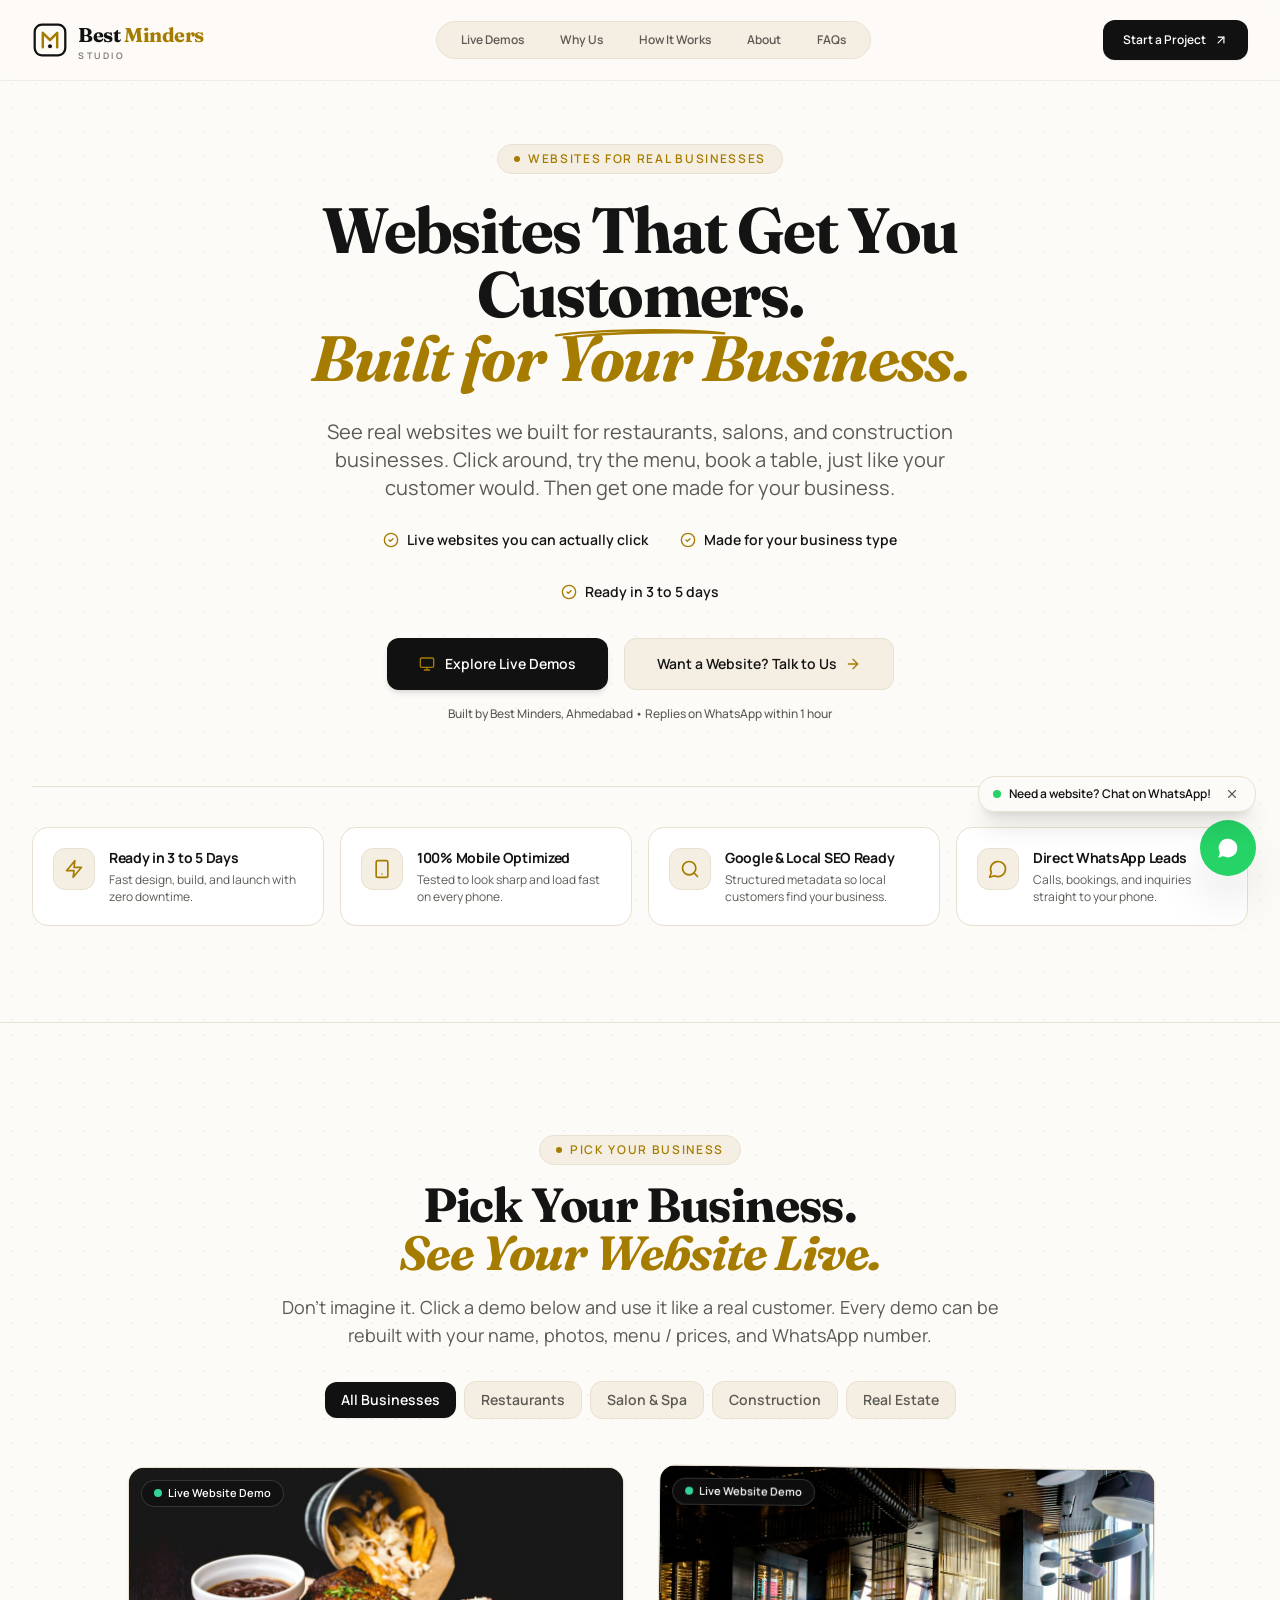
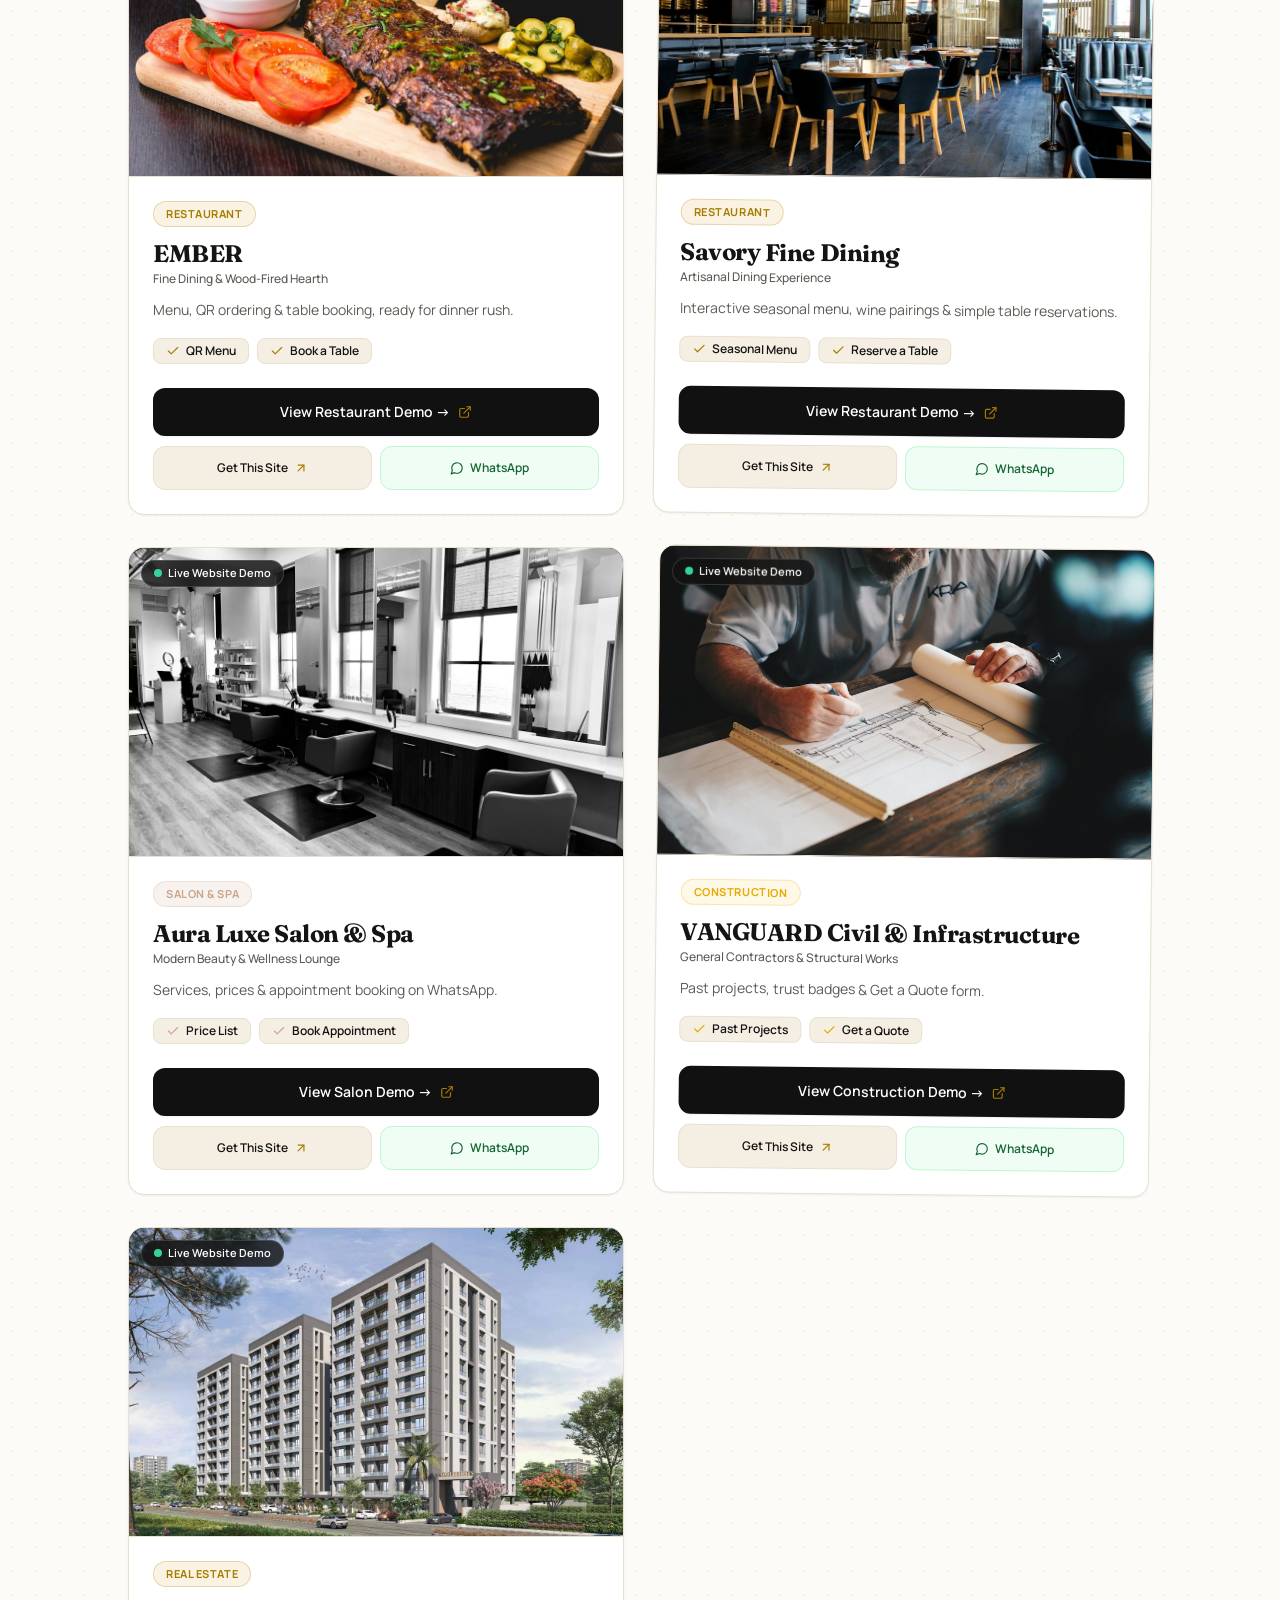
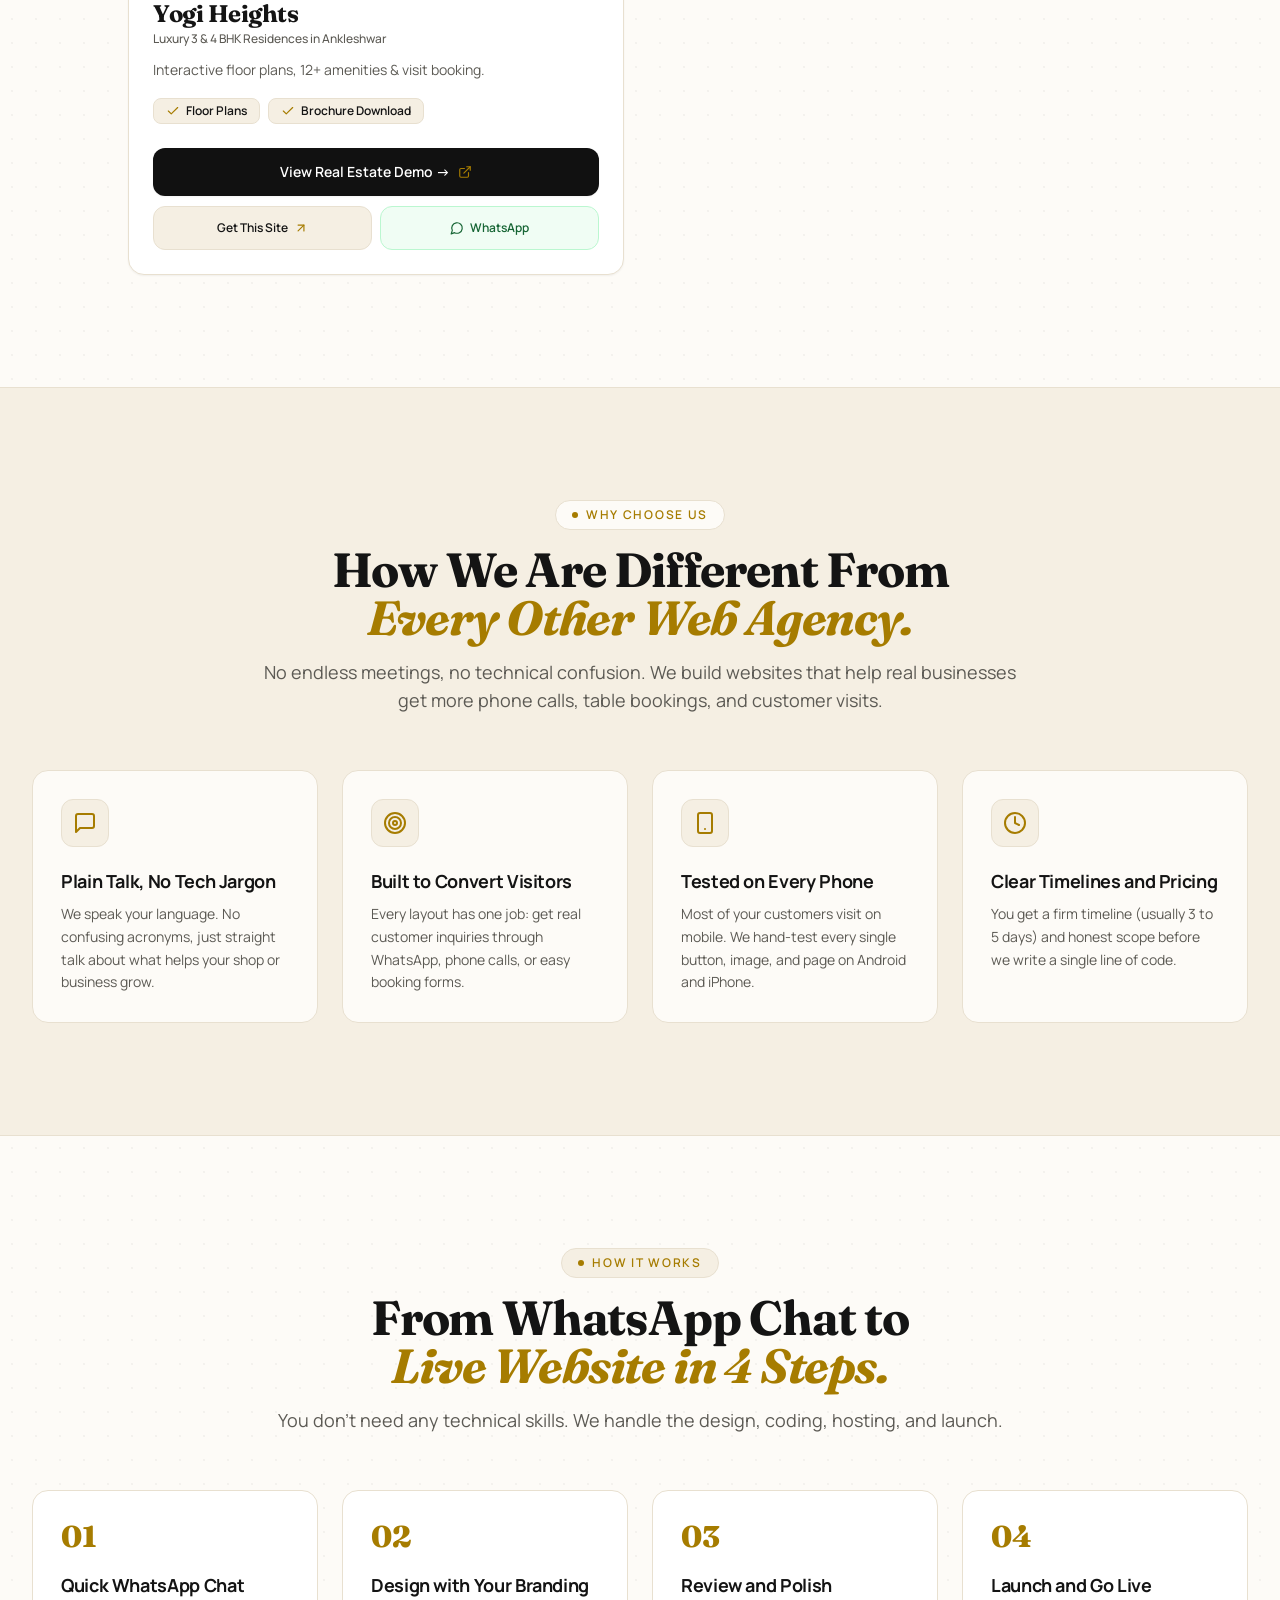
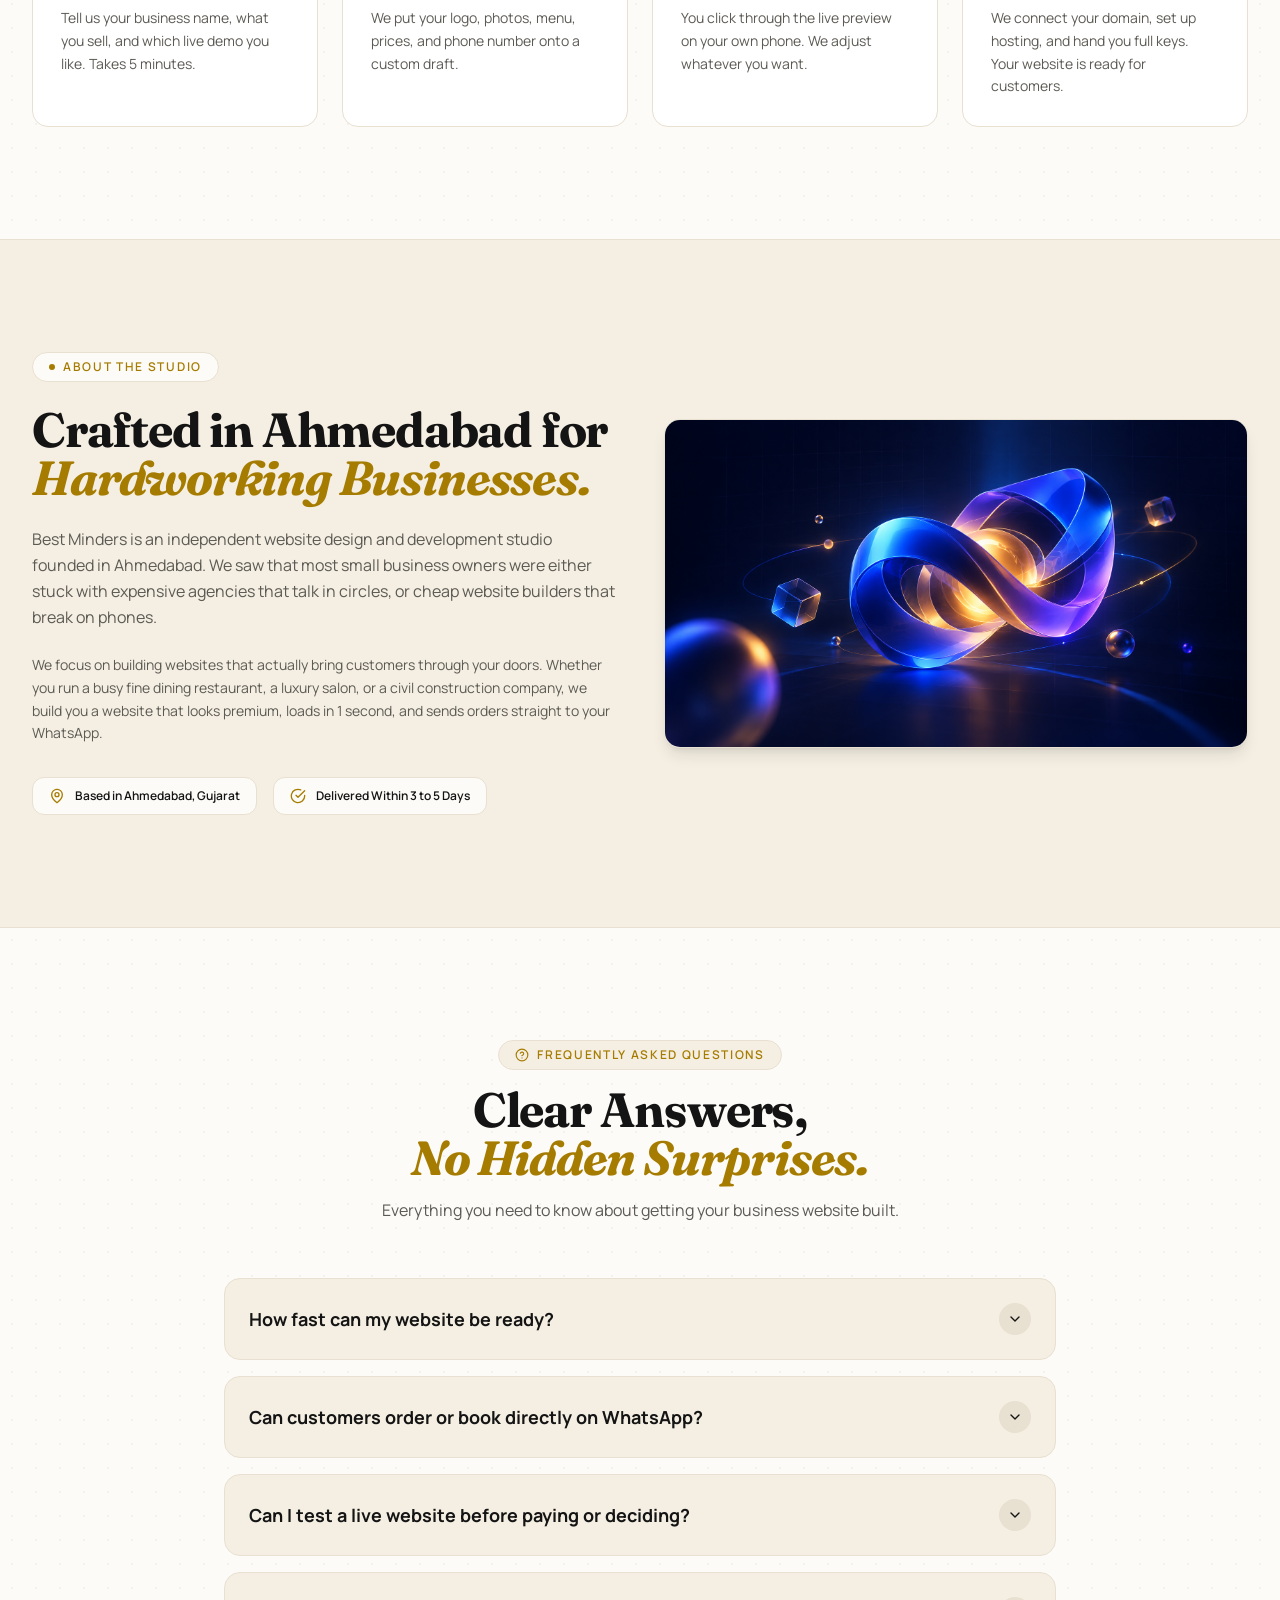
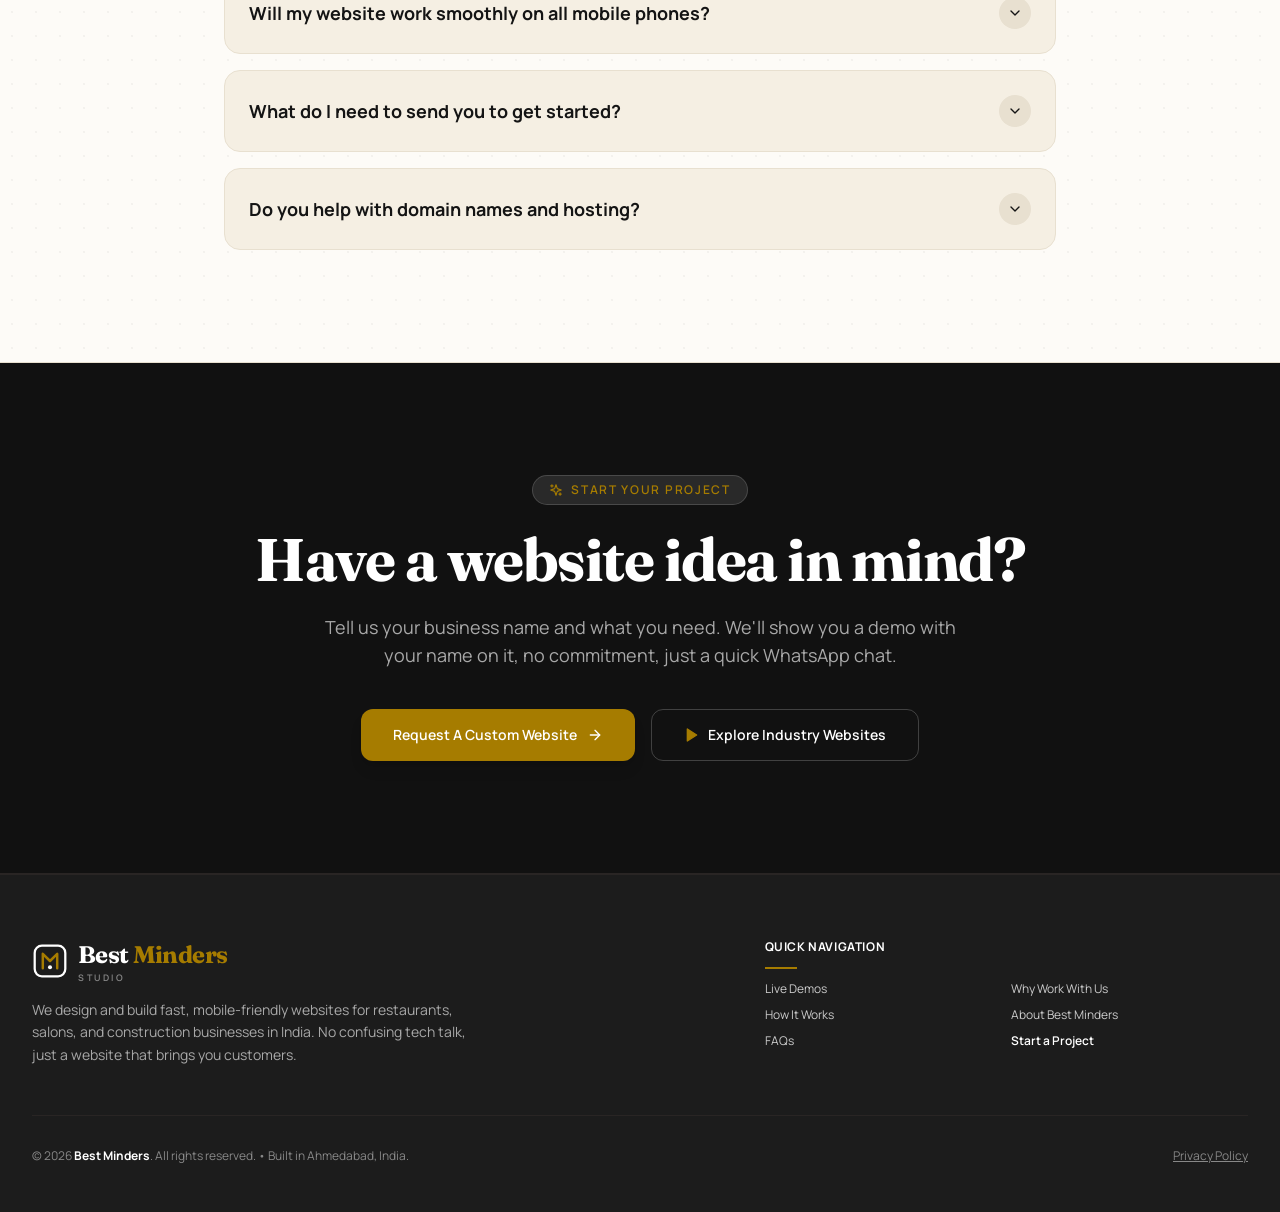
==== commit 967c1473: "Remove Ahmedabad subtitle from brand logo" ====
--- a/index.html
+++ b/index.html
@@ -46,8 +46,8 @@
         }
       }
     </script>
-    <script type="module" crossorigin src="/assets/index-Q5YBOR_i.js"></script>
-    <link rel="stylesheet" crossorigin href="/assets/index-CLLlpZPH.css">
+    <script type="module" crossorigin src="/assets/index-sawkZyeB.js"></script>
+    <link rel="stylesheet" crossorigin href="/assets/index-BD2udKAM.css">
   </head>
   <body class="bg-[#FDFBF7] text-[#141414] font-sans antialiased selection:bg-[#A67C00] selection:text-white overflow-x-hidden">
     <div id="root"></div>
--- a/assets/index-BD2udKAM.css
+++ b/assets/index-BD2udKAM.css
@@ -0,0 +1 @@
+*,:before,:after{--tw-border-spacing-x: 0;--tw-border-spacing-y: 0;--tw-translate-x: 0;--tw-translate-y: 0;--tw-rotate: 0;--tw-skew-x: 0;--tw-skew-y: 0;--tw-scale-x: 1;--tw-scale-y: 1;--tw-pan-x: ;--tw-pan-y: ;--tw-pinch-zoom: ;--tw-scroll-snap-strictness: proximity;--tw-gradient-from-position: ;--tw-gradient-via-position: ;--tw-gradient-to-position: ;--tw-ordinal: ;--tw-slashed-zero: ;--tw-numeric-figure: ;--tw-numeric-spacing: ;--tw-numeric-fraction: ;--tw-ring-inset: ;--tw-ring-offset-width: 0px;--tw-ring-offset-color: #fff;--tw-ring-color: rgb(59 130 246 / .5);--tw-ring-offset-shadow: 0 0 #0000;--tw-ring-shadow: 0 0 #0000;--tw-shadow: 0 0 #0000;--tw-shadow-colored: 0 0 #0000;--tw-blur: ;--tw-brightness: ;--tw-contrast: ;--tw-grayscale: ;--tw-hue-rotate: ;--tw-invert: ;--tw-saturate: ;--tw-sepia: ;--tw-drop-shadow: ;--tw-backdrop-blur: ;--tw-backdrop-brightness: ;--tw-backdrop-contrast: ;--tw-backdrop-grayscale: ;--tw-backdrop-hue-rotate: ;--tw-backdrop-invert: ;--tw-backdrop-opacity: ;--tw-backdrop-saturate: ;--tw-backdrop-sepia: ;--tw-contain-size: ;--tw-contain-layout: ;--tw-contain-paint: ;--tw-contain-style: }::backdrop{--tw-border-spacing-x: 0;--tw-border-spacing-y: 0;--tw-translate-x: 0;--tw-translate-y: 0;--tw-rotate: 0;--tw-skew-x: 0;--tw-skew-y: 0;--tw-scale-x: 1;--tw-scale-y: 1;--tw-pan-x: ;--tw-pan-y: ;--tw-pinch-zoom: ;--tw-scroll-snap-strictness: proximity;--tw-gradient-from-position: ;--tw-gradient-via-position: ;--tw-gradient-to-position: ;--tw-ordinal: ;--tw-slashed-zero: ;--tw-numeric-figure: ;--tw-numeric-spacing: ;--tw-numeric-fraction: ;--tw-ring-inset: ;--tw-ring-offset-width: 0px;--tw-ring-offset-color: #fff;--tw-ring-color: rgb(59 130 246 / .5);--tw-ring-offset-shadow: 0 0 #0000;--tw-ring-shadow: 0 0 #0000;--tw-shadow: 0 0 #0000;--tw-shadow-colored: 0 0 #0000;--tw-blur: ;--tw-brightness: ;--tw-contrast: ;--tw-grayscale: ;--tw-hue-rotate: ;--tw-invert: ;--tw-saturate: ;--tw-sepia: ;--tw-drop-shadow: ;--tw-backdrop-blur: ;--tw-backdrop-brightness: ;--tw-backdrop-contrast: ;--tw-backdrop-grayscale: ;--tw-backdrop-hue-rotate: ;--tw-backdrop-invert: ;--tw-backdrop-opacity: ;--tw-backdrop-saturate: ;--tw-backdrop-sepia: ;--tw-contain-size: ;--tw-contain-layout: ;--tw-contain-paint: ;--tw-contain-style: }*,:before,:after{box-sizing:border-box;border-width:0;border-style:solid;border-color:#e5e7eb}:before,:after{--tw-content: ""}html,:host{line-height:1.5;-webkit-text-size-adjust:100%;-moz-tab-size:4;-o-tab-size:4;tab-size:4;font-family:Manrope,Inter,-apple-system,BlinkMacSystemFont,sans-serif;font-feature-settings:normal;font-variation-settings:normal;-webkit-tap-highlight-color:transparent}body{margin:0;line-height:inherit}hr{height:0;color:inherit;border-top-width:1px}abbr:where([title]){-webkit-text-decoration:underline dotted;text-decoration:underline dotted}h1,h2,h3,h4,h5,h6{font-size:inherit;font-weight:inherit}a{color:inherit;text-decoration:inherit}b,strong{font-weight:bolder}code,kbd,samp,pre{font-family:ui-monospace,SFMono-Regular,Menlo,Monaco,Consolas,Liberation Mono,Courier New,monospace;font-feature-settings:normal;font-variation-settings:normal;font-size:1em}small{font-size:80%}sub,sup{font-size:75%;line-height:0;position:relative;vertical-align:baseline}sub{bottom:-.25em}sup{top:-.5em}table{text-indent:0;border-color:inherit;border-collapse:collapse}button,input,optgroup,select,textarea{font-family:inherit;font-feature-settings:inherit;font-variation-settings:inherit;font-size:100%;font-weight:inherit;line-height:inherit;letter-spacing:inherit;color:inherit;margin:0;padding:0}button,select{text-transform:none}button,input:where([type=button]),input:where([type=reset]),input:where([type=submit]){-webkit-appearance:button;background-color:transparent;background-image:none}:-moz-focusring{outline:auto}:-moz-ui-invalid{box-shadow:none}progress{vertical-align:baseline}::-webkit-inner-spin-button,::-webkit-outer-spin-button{height:auto}[type=search]{-webkit-appearance:textfield;outline-offset:-2px}::-webkit-search-decoration{-webkit-appearance:none}::-webkit-file-upload-button{-webkit-appearance:button;font:inherit}summary{display:list-item}blockquote,dl,dd,h1,h2,h3,h4,h5,h6,hr,figure,p,pre{margin:0}fieldset{margin:0;padding:0}legend{padding:0}ol,ul,menu{list-style:none;margin:0;padding:0}dialog{padding:0}textarea{resize:vertical}input::-moz-placeholder,textarea::-moz-placeholder{opacity:1;color:#9ca3af}input::placeholder,textarea::placeholder{opacity:1;color:#9ca3af}button,[role=button]{cursor:pointer}:disabled{cursor:default}img,svg,video,canvas,audio,iframe,embed,object{display:block;vertical-align:middle}img,video{max-width:100%;height:auto}[hidden]:where(:not([hidden=until-found])){display:none}html{scroll-behavior:smooth}body{background-color:#fdfbf7;color:#141414;font-family:Manrope,-apple-system,BlinkMacSystemFont,Segoe UI,Roboto,sans-serif;overflow-x:hidden}h1,h2,h3,h4,h5,h6{font-family:Fraunces,Georgia,serif;letter-spacing:-.02em;color:#141414}.pointer-events-none{pointer-events:none}.pointer-events-auto{pointer-events:auto}.fixed{position:fixed}.absolute{position:absolute}.relative{position:relative}.sticky{position:sticky}.inset-0{top:0;right:0;bottom:0;left:0}.-bottom-2{bottom:-.5rem}.bottom-6{bottom:1.5rem}.left-0{left:0}.left-1\/2{left:50%}.left-3{left:.75rem}.right-0{right:0}.right-5{right:1.25rem}.right-6{right:1.5rem}.top-0{top:0}.top-1\/2{top:50%}.top-28{top:7rem}.top-3{top:.75rem}.top-4{top:1rem}.top-5{top:1.25rem}.z-0{z-index:0}.z-10{z-index:10}.z-30{z-index:30}.z-40{z-index:40}.z-50{z-index:50}.mx-auto{margin-left:auto;margin-right:auto}.my-auto{margin-top:auto;margin-bottom:auto}.mb-1{margin-bottom:.25rem}.mb-12{margin-bottom:3rem}.mb-14{margin-bottom:3.5rem}.mb-16{margin-bottom:4rem}.mb-2{margin-bottom:.5rem}.mb-3{margin-bottom:.75rem}.mb-4{margin-bottom:1rem}.mb-5{margin-bottom:1.25rem}.mb-6{margin-bottom:1.5rem}.ml-1{margin-left:.25rem}.ml-2{margin-left:.5rem}.mt-0\.5{margin-top:.125rem}.mt-1{margin-top:.25rem}.mt-10{margin-top:2.5rem}.mt-12{margin-top:3rem}.mt-14{margin-top:3.5rem}.mt-16{margin-top:4rem}.mt-2{margin-top:.5rem}.mt-3{margin-top:.75rem}.mt-4{margin-top:1rem}.mt-6{margin-top:1.5rem}.mt-7{margin-top:1.75rem}.mt-8{margin-top:2rem}.mt-9{margin-top:2.25rem}.block{display:block}.inline-block{display:inline-block}.flex{display:flex}.inline-flex{display:inline-flex}.table{display:table}.grid{display:grid}.hidden{display:none}.aspect-\[16\/10\]{aspect-ratio:16/10}.aspect-\[4\/3\]{aspect-ratio:4/3}.h-0\.5{height:.125rem}.h-1{height:.25rem}.h-1\.5{height:.375rem}.h-10{height:2.5rem}.h-11{height:2.75rem}.h-12{height:3rem}.h-14{height:3.5rem}.h-16{height:4rem}.h-2{height:.5rem}.h-3{height:.75rem}.h-3\.5{height:.875rem}.h-4{height:1rem}.h-5{height:1.25rem}.h-6{height:1.5rem}.h-7{height:1.75rem}.h-8{height:2rem}.h-9{height:2.25rem}.h-\[52px\]{height:52px}.h-\[600px\]{height:600px}.h-\[640px\]{height:640px}.h-auto{height:auto}.h-full{height:100%}.max-h-\[85vh\]{max-height:85vh}.max-h-\[90vh\]{max-height:90vh}.min-h-screen{min-height:100vh}.w-1\.5{width:.375rem}.w-10{width:2.5rem}.w-12{width:3rem}.w-14{width:3.5rem}.w-16{width:4rem}.w-2{width:.5rem}.w-28{width:7rem}.w-3{width:.75rem}.w-3\.5{width:.875rem}.w-4{width:1rem}.w-5{width:1.25rem}.w-6{width:1.5rem}.w-7{width:1.75rem}.w-8{width:2rem}.w-9{width:2.25rem}.w-\[320px\]{width:320px}.w-\[600px\]{width:600px}.w-full{width:100%}.max-w-2xl{max-width:42rem}.max-w-3xl{max-width:48rem}.max-w-4xl{max-width:56rem}.max-w-5xl{max-width:64rem}.max-w-7xl{max-width:80rem}.max-w-md{max-width:28rem}.max-w-xs{max-width:20rem}.shrink-0{flex-shrink:0}.grow{flex-grow:1}.-translate-x-1\/2{--tw-translate-x: -50%;transform:translate(var(--tw-translate-x),var(--tw-translate-y)) rotate(var(--tw-rotate)) skew(var(--tw-skew-x)) skewY(var(--tw-skew-y)) scaleX(var(--tw-scale-x)) scaleY(var(--tw-scale-y))}.-translate-y-1\/2{--tw-translate-y: -50%;transform:translate(var(--tw-translate-x),var(--tw-translate-y)) rotate(var(--tw-rotate)) skew(var(--tw-skew-x)) skewY(var(--tw-skew-y)) scaleX(var(--tw-scale-x)) scaleY(var(--tw-scale-y))}.translate-y-0{--tw-translate-y: 0px;transform:translate(var(--tw-translate-x),var(--tw-translate-y)) rotate(var(--tw-rotate)) skew(var(--tw-skew-x)) skewY(var(--tw-skew-y)) scaleX(var(--tw-scale-x)) scaleY(var(--tw-scale-y))}.translate-y-12{--tw-translate-y: 3rem;transform:translate(var(--tw-translate-x),var(--tw-translate-y)) rotate(var(--tw-rotate)) skew(var(--tw-skew-x)) skewY(var(--tw-skew-y)) scaleX(var(--tw-scale-x)) scaleY(var(--tw-scale-y))}.rotate-180{--tw-rotate: 180deg;transform:translate(var(--tw-translate-x),var(--tw-translate-y)) rotate(var(--tw-rotate)) skew(var(--tw-skew-x)) skewY(var(--tw-skew-y)) scaleX(var(--tw-scale-x)) scaleY(var(--tw-scale-y))}.scale-105{--tw-scale-x: 1.05;--tw-scale-y: 1.05;transform:translate(var(--tw-translate-x),var(--tw-translate-y)) rotate(var(--tw-rotate)) skew(var(--tw-skew-x)) skewY(var(--tw-skew-y)) scaleX(var(--tw-scale-x)) scaleY(var(--tw-scale-y))}.transform{transform:translate(var(--tw-translate-x),var(--tw-translate-y)) rotate(var(--tw-rotate)) skew(var(--tw-skew-x)) skewY(var(--tw-skew-y)) scaleX(var(--tw-scale-x)) scaleY(var(--tw-scale-y))}@keyframes bounce{0%,to{transform:translateY(-25%);animation-timing-function:cubic-bezier(.8,0,1,1)}50%{transform:none;animation-timing-function:cubic-bezier(0,0,.2,1)}}.animate-bounce{animation:bounce 1s infinite}@keyframes ping{75%,to{transform:scale(2);opacity:0}}.animate-ping{animation:ping 1s cubic-bezier(0,0,.2,1) infinite}@keyframes pulse{50%{opacity:.5}}.animate-pulse{animation:pulse 2s cubic-bezier(.4,0,.6,1) infinite}.select-none{-webkit-user-select:none;-moz-user-select:none;user-select:none}.resize{resize:both}.grid-cols-1{grid-template-columns:repeat(1,minmax(0,1fr))}.grid-cols-2{grid-template-columns:repeat(2,minmax(0,1fr))}.flex-col{flex-direction:column}.flex-wrap{flex-wrap:wrap}.items-start{align-items:flex-start}.items-end{align-items:flex-end}.items-center{align-items:center}.items-baseline{align-items:baseline}.justify-end{justify-content:flex-end}.justify-center{justify-content:center}.justify-between{justify-content:space-between}.gap-1{gap:.25rem}.gap-1\.5{gap:.375rem}.gap-10{gap:2.5rem}.gap-12{gap:3rem}.gap-2{gap:.5rem}.gap-2\.5{gap:.625rem}.gap-3{gap:.75rem}.gap-3\.5{gap:.875rem}.gap-4{gap:1rem}.gap-6{gap:1.5rem}.gap-8{gap:2rem}.space-y-2>:not([hidden])~:not([hidden]){--tw-space-y-reverse: 0;margin-top:calc(.5rem * calc(1 - var(--tw-space-y-reverse)));margin-bottom:calc(.5rem * var(--tw-space-y-reverse))}.space-y-2\.5>:not([hidden])~:not([hidden]){--tw-space-y-reverse: 0;margin-top:calc(.625rem * calc(1 - var(--tw-space-y-reverse)));margin-bottom:calc(.625rem * var(--tw-space-y-reverse))}.space-y-3>:not([hidden])~:not([hidden]){--tw-space-y-reverse: 0;margin-top:calc(.75rem * calc(1 - var(--tw-space-y-reverse)));margin-bottom:calc(.75rem * var(--tw-space-y-reverse))}.space-y-4>:not([hidden])~:not([hidden]){--tw-space-y-reverse: 0;margin-top:calc(1rem * calc(1 - var(--tw-space-y-reverse)));margin-bottom:calc(1rem * var(--tw-space-y-reverse))}.space-y-5>:not([hidden])~:not([hidden]){--tw-space-y-reverse: 0;margin-top:calc(1.25rem * calc(1 - var(--tw-space-y-reverse)));margin-bottom:calc(1.25rem * var(--tw-space-y-reverse))}.space-y-6>:not([hidden])~:not([hidden]){--tw-space-y-reverse: 0;margin-top:calc(1.5rem * calc(1 - var(--tw-space-y-reverse)));margin-bottom:calc(1.5rem * var(--tw-space-y-reverse))}.overflow-hidden{overflow:hidden}.overflow-visible{overflow:visible}.overflow-y-auto{overflow-y:auto}.overflow-x-hidden{overflow-x:hidden}.scroll-smooth{scroll-behavior:smooth}.rounded{border-radius:.25rem}.rounded-2xl{border-radius:1rem}.rounded-3xl{border-radius:1.5rem}.rounded-\[38px\]{border-radius:38px}.rounded-\[48px\]{border-radius:48px}.rounded-full{border-radius:9999px}.rounded-lg{border-radius:.5rem}.rounded-xl{border-radius:.75rem}.border{border-width:1px}.border-4{border-width:4px}.border-b{border-bottom-width:1px}.border-t{border-top-width:1px}.border-\[\#A67C00\]{--tw-border-opacity: 1;border-color:rgb(166 124 0 / var(--tw-border-opacity, 1))}.border-\[\#BBF7D0\]{--tw-border-opacity: 1;border-color:rgb(187 247 208 / var(--tw-border-opacity, 1))}.border-\[\#E8E0D0\]{--tw-border-opacity: 1;border-color:rgb(232 224 208 / var(--tw-border-opacity, 1))}.border-\[\#E8E0D0\]\/50{border-color:#e8e0d080}.border-\[\#cba358\]\/30{border-color:#cba3584d}.border-\[\#cba358\]\/40{border-color:#cba35866}.border-emerald-200{--tw-border-opacity: 1;border-color:rgb(167 243 208 / var(--tw-border-opacity, 1))}.border-emerald-300{--tw-border-opacity: 1;border-color:rgb(110 231 183 / var(--tw-border-opacity, 1))}.border-gray-100{--tw-border-opacity: 1;border-color:rgb(243 244 246 / var(--tw-border-opacity, 1))}.border-gray-200{--tw-border-opacity: 1;border-color:rgb(229 231 235 / var(--tw-border-opacity, 1))}.border-gray-300{--tw-border-opacity: 1;border-color:rgb(209 213 219 / var(--tw-border-opacity, 1))}.border-gray-800{--tw-border-opacity: 1;border-color:rgb(31 41 55 / var(--tw-border-opacity, 1))}.border-gray-900{--tw-border-opacity: 1;border-color:rgb(17 24 39 / var(--tw-border-opacity, 1))}.border-indigo-500{--tw-border-opacity: 1;border-color:rgb(99 102 241 / var(--tw-border-opacity, 1))}.border-indigo-500\/20{border-color:#6366f133}.border-indigo-500\/30{border-color:#6366f14d}.border-rose-200{--tw-border-opacity: 1;border-color:rgb(254 205 211 / var(--tw-border-opacity, 1))}.border-rose-500{--tw-border-opacity: 1;border-color:rgb(244 63 94 / var(--tw-border-opacity, 1))}.border-slate-700{--tw-border-opacity: 1;border-color:rgb(51 65 85 / var(--tw-border-opacity, 1))}.border-slate-800{--tw-border-opacity: 1;border-color:rgb(30 41 59 / var(--tw-border-opacity, 1))}.border-stone-800{--tw-border-opacity: 1;border-color:rgb(41 37 36 / var(--tw-border-opacity, 1))}.border-white\/15{border-color:#ffffff26}.border-white\/20{border-color:#fff3}.border-white\/5{border-color:#ffffff0d}.bg-\[\#0b0f17\]{--tw-bg-opacity: 1;background-color:rgb(11 15 23 / var(--tw-bg-opacity, 1))}.bg-\[\#111111\]{--tw-bg-opacity: 1;background-color:rgb(17 17 17 / var(--tw-bg-opacity, 1))}.bg-\[\#111111\]\/80{background-color:#111c}.bg-\[\#1C1C1C\]{--tw-bg-opacity: 1;background-color:rgb(28 28 28 / var(--tw-bg-opacity, 1))}.bg-\[\#1a1a1a\]{--tw-bg-opacity: 1;background-color:rgb(26 26 26 / var(--tw-bg-opacity, 1))}.bg-\[\#25D366\]{--tw-bg-opacity: 1;background-color:rgb(37 211 102 / var(--tw-bg-opacity, 1))}.bg-\[\#333333\]{--tw-bg-opacity: 1;background-color:rgb(51 51 51 / var(--tw-bg-opacity, 1))}.bg-\[\#A67C00\]{--tw-bg-opacity: 1;background-color:rgb(166 124 0 / var(--tw-bg-opacity, 1))}.bg-\[\#A67C00\]\/15{background-color:#a67c0026}.bg-\[\#E8E0D0\]{--tw-bg-opacity: 1;background-color:rgb(232 224 208 / var(--tw-bg-opacity, 1))}.bg-\[\#F0FDF4\]{--tw-bg-opacity: 1;background-color:rgb(240 253 244 / var(--tw-bg-opacity, 1))}.bg-\[\#F5EFE3\]{--tw-bg-opacity: 1;background-color:rgb(245 239 227 / var(--tw-bg-opacity, 1))}.bg-\[\#FDFBF7\]{--tw-bg-opacity: 1;background-color:rgb(253 251 247 / var(--tw-bg-opacity, 1))}.bg-\[\#FDFBF7\]\/80{background-color:#fdfbf7cc}.bg-\[\#FDFBF7\]\/95{background-color:#fdfbf7f2}.bg-\[\#FFFFFF\]{--tw-bg-opacity: 1;background-color:rgb(255 255 255 / var(--tw-bg-opacity, 1))}.bg-\[\#cba358\]{--tw-bg-opacity: 1;background-color:rgb(203 163 88 / var(--tw-bg-opacity, 1))}.bg-\[\#cba358\]\/10{background-color:#cba3581a}.bg-\[\#cba358\]\/15{background-color:#cba35826}.bg-\[\#cba358\]\/20{background-color:#cba35833}.bg-black{--tw-bg-opacity: 1;background-color:rgb(0 0 0 / var(--tw-bg-opacity, 1))}.bg-black\/60{background-color:#0009}.bg-emerald-100{--tw-bg-opacity: 1;background-color:rgb(209 250 229 / var(--tw-bg-opacity, 1))}.bg-emerald-400{--tw-bg-opacity: 1;background-color:rgb(52 211 153 / var(--tw-bg-opacity, 1))}.bg-emerald-50{--tw-bg-opacity: 1;background-color:rgb(236 253 245 / var(--tw-bg-opacity, 1))}.bg-emerald-600{--tw-bg-opacity: 1;background-color:rgb(5 150 105 / var(--tw-bg-opacity, 1))}.bg-gray-100{--tw-bg-opacity: 1;background-color:rgb(243 244 246 / var(--tw-bg-opacity, 1))}.bg-gray-50{--tw-bg-opacity: 1;background-color:rgb(249 250 251 / var(--tw-bg-opacity, 1))}.bg-gray-50\/70{background-color:#f9fafbb3}.bg-gray-700{--tw-bg-opacity: 1;background-color:rgb(55 65 81 / var(--tw-bg-opacity, 1))}.bg-gray-900{--tw-bg-opacity: 1;background-color:rgb(17 24 39 / var(--tw-bg-opacity, 1))}.bg-indigo-100{--tw-bg-opacity: 1;background-color:rgb(224 231 255 / var(--tw-bg-opacity, 1))}.bg-indigo-500{--tw-bg-opacity: 1;background-color:rgb(99 102 241 / var(--tw-bg-opacity, 1))}.bg-indigo-500\/10{background-color:#6366f11a}.bg-indigo-600{--tw-bg-opacity: 1;background-color:rgb(79 70 229 / var(--tw-bg-opacity, 1))}.bg-rose-50{--tw-bg-opacity: 1;background-color:rgb(255 241 242 / var(--tw-bg-opacity, 1))}.bg-slate-900{--tw-bg-opacity: 1;background-color:rgb(15 23 42 / var(--tw-bg-opacity, 1))}.bg-slate-950\/60{background-color:#02061799}.bg-transparent{background-color:transparent}.bg-white{--tw-bg-opacity: 1;background-color:rgb(255 255 255 / var(--tw-bg-opacity, 1))}.bg-white\/10{background-color:#ffffff1a}.fill-\[\#A67C00\]{fill:#a67c00}.fill-\[\#cba358\]{fill:#cba358}.fill-white{fill:#fff}.stroke-\[3\]{stroke-width:3}.object-cover{-o-object-fit:cover;object-fit:cover}.p-0\.5{padding:.125rem}.p-2{padding:.5rem}.p-2\.5{padding:.625rem}.p-3{padding:.75rem}.p-3\.5{padding:.875rem}.p-4{padding:1rem}.p-5{padding:1.25rem}.p-6{padding:1.5rem}.p-7{padding:1.75rem}.p-8{padding:2rem}.px-2{padding-left:.5rem;padding-right:.5rem}.px-2\.5{padding-left:.625rem;padding-right:.625rem}.px-3{padding-left:.75rem;padding-right:.75rem}.px-3\.5{padding-left:.875rem;padding-right:.875rem}.px-4{padding-left:1rem;padding-right:1rem}.px-5{padding-left:1.25rem;padding-right:1.25rem}.px-6{padding-left:1.5rem;padding-right:1.5rem}.px-8{padding-left:2rem;padding-right:2rem}.py-0\.5{padding-top:.125rem;padding-bottom:.125rem}.py-1{padding-top:.25rem;padding-bottom:.25rem}.py-1\.5{padding-top:.375rem;padding-bottom:.375rem}.py-2{padding-top:.5rem;padding-bottom:.5rem}.py-2\.5{padding-top:.625rem;padding-bottom:.625rem}.py-20{padding-top:5rem;padding-bottom:5rem}.py-24{padding-top:6rem;padding-bottom:6rem}.py-3{padding-top:.75rem;padding-bottom:.75rem}.py-3\.5{padding-top:.875rem;padding-bottom:.875rem}.py-4{padding-top:1rem;padding-bottom:1rem}.py-5{padding-top:1.25rem;padding-bottom:1.25rem}.py-8{padding-top:2rem;padding-bottom:2rem}.pb-12{padding-bottom:3rem}.pb-16{padding-bottom:4rem}.pb-3{padding-bottom:.75rem}.pb-4{padding-bottom:1rem}.pb-6{padding-bottom:1.5rem}.pr-2{padding-right:.5rem}.pt-0{padding-top:0}.pt-1{padding-top:.25rem}.pt-10{padding-top:2.5rem}.pt-16{padding-top:4rem}.pt-2{padding-top:.5rem}.pt-28{padding-top:7rem}.pt-4{padding-top:1rem}.pt-6{padding-top:1.5rem}.text-left{text-align:left}.text-center{text-align:center}.font-mono{font-family:ui-monospace,SFMono-Regular,Menlo,Monaco,Consolas,Liberation Mono,Courier New,monospace}.font-sans{font-family:Manrope,Inter,-apple-system,BlinkMacSystemFont,sans-serif}.font-serif{font-family:Fraunces,Playfair Display,Georgia,serif}.text-2xl{font-size:1.5rem;line-height:2rem}.text-3xl{font-size:1.875rem;line-height:2.25rem}.text-4xl{font-size:2.25rem;line-height:2.5rem}.text-\[10px\]{font-size:10px}.text-\[11px\]{font-size:11px}.text-\[9px\]{font-size:9px}.text-base{font-size:1rem;line-height:1.5rem}.text-lg{font-size:1.125rem;line-height:1.75rem}.text-sm{font-size:.875rem;line-height:1.25rem}.text-xl{font-size:1.25rem;line-height:1.75rem}.text-xs{font-size:.75rem;line-height:1rem}.font-bold{font-weight:700}.font-extrabold{font-weight:800}.font-medium{font-weight:500}.font-normal{font-weight:400}.font-semibold{font-weight:600}.uppercase{text-transform:uppercase}.italic{font-style:italic}.leading-\[1\.08\]{line-height:1.08}.leading-none{line-height:1}.leading-relaxed{line-height:1.625}.leading-snug{line-height:1.375}.leading-tight{line-height:1.25}.tracking-\[0\.14em\]{letter-spacing:.14em}.tracking-\[0\.28em\]{letter-spacing:.28em}.tracking-tight{letter-spacing:-.025em}.tracking-wider{letter-spacing:.05em}.tracking-widest{letter-spacing:.1em}.text-\[\#111111\]{--tw-text-opacity: 1;color:rgb(17 17 17 / var(--tw-text-opacity, 1))}.text-\[\#141414\]{--tw-text-opacity: 1;color:rgb(20 20 20 / var(--tw-text-opacity, 1))}.text-\[\#166534\]{--tw-text-opacity: 1;color:rgb(22 101 52 / var(--tw-text-opacity, 1))}.text-\[\#25D366\]{--tw-text-opacity: 1;color:rgb(37 211 102 / var(--tw-text-opacity, 1))}.text-\[\#5C5A54\]{--tw-text-opacity: 1;color:rgb(92 90 84 / var(--tw-text-opacity, 1))}.text-\[\#77746D\]{--tw-text-opacity: 1;color:rgb(119 116 109 / var(--tw-text-opacity, 1))}.text-\[\#855b10\]{--tw-text-opacity: 1;color:rgb(133 91 16 / var(--tw-text-opacity, 1))}.text-\[\#888888\]{--tw-text-opacity: 1;color:rgb(136 136 136 / var(--tw-text-opacity, 1))}.text-\[\#A67C00\]{--tw-text-opacity: 1;color:rgb(166 124 0 / var(--tw-text-opacity, 1))}.text-\[\#A8A8A8\]{--tw-text-opacity: 1;color:rgb(168 168 168 / var(--tw-text-opacity, 1))}.text-\[\#CCCCCC\]{--tw-text-opacity: 1;color:rgb(204 204 204 / var(--tw-text-opacity, 1))}.text-\[\#b88e39\]{--tw-text-opacity: 1;color:rgb(184 142 57 / var(--tw-text-opacity, 1))}.text-\[\#cba358\]{--tw-text-opacity: 1;color:rgb(203 163 88 / var(--tw-text-opacity, 1))}.text-emerald-600{--tw-text-opacity: 1;color:rgb(5 150 105 / var(--tw-text-opacity, 1))}.text-emerald-700{--tw-text-opacity: 1;color:rgb(4 120 87 / var(--tw-text-opacity, 1))}.text-emerald-800{--tw-text-opacity: 1;color:rgb(6 95 70 / var(--tw-text-opacity, 1))}.text-gray-500{--tw-text-opacity: 1;color:rgb(107 114 128 / var(--tw-text-opacity, 1))}.text-gray-600{--tw-text-opacity: 1;color:rgb(75 85 99 / var(--tw-text-opacity, 1))}.text-gray-700{--tw-text-opacity: 1;color:rgb(55 65 81 / var(--tw-text-opacity, 1))}.text-gray-800{--tw-text-opacity: 1;color:rgb(31 41 55 / var(--tw-text-opacity, 1))}.text-gray-900{--tw-text-opacity: 1;color:rgb(17 24 39 / var(--tw-text-opacity, 1))}.text-indigo-300{--tw-text-opacity: 1;color:rgb(165 180 252 / var(--tw-text-opacity, 1))}.text-indigo-400{--tw-text-opacity: 1;color:rgb(129 140 248 / var(--tw-text-opacity, 1))}.text-indigo-800{--tw-text-opacity: 1;color:rgb(55 48 163 / var(--tw-text-opacity, 1))}.text-rose-600{--tw-text-opacity: 1;color:rgb(225 29 72 / var(--tw-text-opacity, 1))}.text-rose-800{--tw-text-opacity: 1;color:rgb(159 18 57 / var(--tw-text-opacity, 1))}.text-slate-300{--tw-text-opacity: 1;color:rgb(203 213 225 / var(--tw-text-opacity, 1))}.text-slate-400{--tw-text-opacity: 1;color:rgb(148 163 184 / var(--tw-text-opacity, 1))}.text-white{--tw-text-opacity: 1;color:rgb(255 255 255 / var(--tw-text-opacity, 1))}.underline{text-decoration-line:underline}.antialiased{-webkit-font-smoothing:antialiased;-moz-osx-font-smoothing:grayscale}.opacity-0{opacity:0}.opacity-100{opacity:1}.opacity-60{opacity:.6}.shadow-2xl{--tw-shadow: 0 25px 50px -12px rgb(0 0 0 / .25);--tw-shadow-colored: 0 25px 50px -12px var(--tw-shadow-color);box-shadow:var(--tw-ring-offset-shadow, 0 0 #0000),var(--tw-ring-shadow, 0 0 #0000),var(--tw-shadow)}.shadow-lg{--tw-shadow: 0 10px 15px -3px rgb(0 0 0 / .1), 0 4px 6px -4px rgb(0 0 0 / .1);--tw-shadow-colored: 0 10px 15px -3px var(--tw-shadow-color), 0 4px 6px -4px var(--tw-shadow-color);box-shadow:var(--tw-ring-offset-shadow, 0 0 #0000),var(--tw-ring-shadow, 0 0 #0000),var(--tw-shadow)}.shadow-md{--tw-shadow: 0 4px 6px -1px rgb(0 0 0 / .1), 0 2px 4px -2px rgb(0 0 0 / .1);--tw-shadow-colored: 0 4px 6px -1px var(--tw-shadow-color), 0 2px 4px -2px var(--tw-shadow-color);box-shadow:var(--tw-ring-offset-shadow, 0 0 #0000),var(--tw-ring-shadow, 0 0 #0000),var(--tw-shadow)}.shadow-sm{--tw-shadow: 0 1px 2px 0 rgb(0 0 0 / .05);--tw-shadow-colored: 0 1px 2px 0 var(--tw-shadow-color);box-shadow:var(--tw-ring-offset-shadow, 0 0 #0000),var(--tw-ring-shadow, 0 0 #0000),var(--tw-shadow)}.shadow-xl{--tw-shadow: 0 20px 25px -5px rgb(0 0 0 / .1), 0 8px 10px -6px rgb(0 0 0 / .1);--tw-shadow-colored: 0 20px 25px -5px var(--tw-shadow-color), 0 8px 10px -6px var(--tw-shadow-color);box-shadow:var(--tw-ring-offset-shadow, 0 0 #0000),var(--tw-ring-shadow, 0 0 #0000),var(--tw-shadow)}.shadow-indigo-600\/25{--tw-shadow-color: rgb(79 70 229 / .25);--tw-shadow: var(--tw-shadow-colored)}.blur-\[140px\]{--tw-blur: blur(140px);filter:var(--tw-blur) var(--tw-brightness) var(--tw-contrast) var(--tw-grayscale) var(--tw-hue-rotate) var(--tw-invert) var(--tw-saturate) var(--tw-sepia) var(--tw-drop-shadow)}.filter{filter:var(--tw-blur) var(--tw-brightness) var(--tw-contrast) var(--tw-grayscale) var(--tw-hue-rotate) var(--tw-invert) var(--tw-saturate) var(--tw-sepia) var(--tw-drop-shadow)}.backdrop-blur-md{--tw-backdrop-blur: blur(12px);-webkit-backdrop-filter:var(--tw-backdrop-blur) var(--tw-backdrop-brightness) var(--tw-backdrop-contrast) var(--tw-backdrop-grayscale) var(--tw-backdrop-hue-rotate) var(--tw-backdrop-invert) var(--tw-backdrop-opacity) var(--tw-backdrop-saturate) var(--tw-backdrop-sepia);backdrop-filter:var(--tw-backdrop-blur) var(--tw-backdrop-brightness) var(--tw-backdrop-contrast) var(--tw-backdrop-grayscale) var(--tw-backdrop-hue-rotate) var(--tw-backdrop-invert) var(--tw-backdrop-opacity) var(--tw-backdrop-saturate) var(--tw-backdrop-sepia)}.backdrop-blur-sm{--tw-backdrop-blur: blur(4px);-webkit-backdrop-filter:var(--tw-backdrop-blur) var(--tw-backdrop-brightness) var(--tw-backdrop-contrast) var(--tw-backdrop-grayscale) var(--tw-backdrop-hue-rotate) var(--tw-backdrop-invert) var(--tw-backdrop-opacity) var(--tw-backdrop-saturate) var(--tw-backdrop-sepia);backdrop-filter:var(--tw-backdrop-blur) var(--tw-backdrop-brightness) var(--tw-backdrop-contrast) var(--tw-backdrop-grayscale) var(--tw-backdrop-hue-rotate) var(--tw-backdrop-invert) var(--tw-backdrop-opacity) var(--tw-backdrop-saturate) var(--tw-backdrop-sepia)}.transition-all{transition-property:all;transition-timing-function:cubic-bezier(.4,0,.2,1);transition-duration:.15s}.transition-colors{transition-property:color,background-color,border-color,text-decoration-color,fill,stroke;transition-timing-function:cubic-bezier(.4,0,.2,1);transition-duration:.15s}.transition-transform{transition-property:transform;transition-timing-function:cubic-bezier(.4,0,.2,1);transition-duration:.15s}.delay-0{transition-delay:0s}.delay-100{transition-delay:.1s}.delay-200{transition-delay:.2s}.delay-300{transition-delay:.3s}.delay-500{transition-delay:.5s}.duration-200{transition-duration:.2s}.duration-300{transition-duration:.3s}.duration-500{transition-duration:.5s}.duration-700{transition-duration:.7s}.paper-grain{background-image:radial-gradient(rgba(17,17,17,.04) 1px,transparent 0);background-size:24px 24px}.font-serif-title{font-family:Fraunces,Georgia,serif}.font-serif-italic{font-family:Fraunces,Georgia,serif;font-style:italic;font-weight:600}::-webkit-scrollbar{width:9px}::-webkit-scrollbar-track{background:#f5efe3}::-webkit-scrollbar-thumb{background:#d9ceba;border-radius:9999px;border:2px solid #F5EFE3}::-webkit-scrollbar-thumb:hover{background:#a67c00}.btn-primary{height:52px;border-radius:12px;background-color:#111;color:#fff;font-weight:600;font-size:.95rem;padding:0 1.5rem;display:inline-flex;align-items:center;justify-content:center;gap:.5rem;transition:all .2s ease;box-shadow:0 2px 4px #11111114}.btn-primary:hover{background-color:#262626;transform:translateY(-1px);box-shadow:0 4px 12px #11111126}.btn-secondary{height:52px;border-radius:12px;background-color:#f5efe3;border:1px solid #E8E0D0;color:#141414;font-weight:600;font-size:.95rem;padding:0 1.5rem;display:inline-flex;align-items:center;justify-content:center;gap:.5rem;transition:all .2s ease}.btn-secondary:hover{background-color:#ece3d2;border-color:#dacdb6;transform:translateY(-1px)}.btn-gold{height:52px;border-radius:12px;background-color:#a67c00;color:#fff;font-weight:600;font-size:.95rem;padding:0 1.75rem;display:inline-flex;align-items:center;justify-content:center;gap:.5rem;transition:all .2s ease;box-shadow:0 4px 14px #a67c0040}.btn-gold:hover{background-color:#8a6500;transform:translateY(-1px);box-shadow:0 6px 18px #8a650059}.tilt-card{transition:transform .35s cubic-bezier(.16,1,.3,1),box-shadow .35s ease,border-color .35s ease}@media (min-width: 1024px){.tilt-card-slight{transform:rotate(.6deg)}.tilt-card-slight:hover{transform:rotate(0) translateY(-4px)}}.selection\:bg-\[\#A67C00\] *::-moz-selection{--tw-bg-opacity: 1;background-color:rgb(166 124 0 / var(--tw-bg-opacity, 1))}.selection\:bg-\[\#A67C00\] *::selection{--tw-bg-opacity: 1;background-color:rgb(166 124 0 / var(--tw-bg-opacity, 1))}.selection\:text-white *::-moz-selection{--tw-text-opacity: 1;color:rgb(255 255 255 / var(--tw-text-opacity, 1))}.selection\:text-white *::selection{--tw-text-opacity: 1;color:rgb(255 255 255 / var(--tw-text-opacity, 1))}.selection\:bg-\[\#A67C00\]::-moz-selection{--tw-bg-opacity: 1;background-color:rgb(166 124 0 / var(--tw-bg-opacity, 1))}.selection\:bg-\[\#A67C00\]::selection{--tw-bg-opacity: 1;background-color:rgb(166 124 0 / var(--tw-bg-opacity, 1))}.selection\:text-white::-moz-selection{--tw-text-opacity: 1;color:rgb(255 255 255 / var(--tw-text-opacity, 1))}.selection\:text-white::selection{--tw-text-opacity: 1;color:rgb(255 255 255 / var(--tw-text-opacity, 1))}.hover\:scale-110:hover{--tw-scale-x: 1.1;--tw-scale-y: 1.1;transform:translate(var(--tw-translate-x),var(--tw-translate-y)) rotate(var(--tw-rotate)) skew(var(--tw-skew-x)) skewY(var(--tw-skew-y)) scaleX(var(--tw-scale-x)) scaleY(var(--tw-scale-y))}.hover\:scale-\[1\.01\]:hover{--tw-scale-x: 1.01;--tw-scale-y: 1.01;transform:translate(var(--tw-translate-x),var(--tw-translate-y)) rotate(var(--tw-rotate)) skew(var(--tw-skew-x)) skewY(var(--tw-skew-y)) scaleX(var(--tw-scale-x)) scaleY(var(--tw-scale-y))}.hover\:scale-\[1\.02\]:hover{--tw-scale-x: 1.02;--tw-scale-y: 1.02;transform:translate(var(--tw-translate-x),var(--tw-translate-y)) rotate(var(--tw-rotate)) skew(var(--tw-skew-x)) skewY(var(--tw-skew-y)) scaleX(var(--tw-scale-x)) scaleY(var(--tw-scale-y))}.hover\:border-\[\#A67C00\]:hover{--tw-border-opacity: 1;border-color:rgb(166 124 0 / var(--tw-border-opacity, 1))}.hover\:border-\[\#A67C00\]\/60:hover{border-color:#a67c0099}.hover\:border-\[\#A67C00\]\/70:hover{border-color:#a67c00b3}.hover\:border-\[\#DACDB6\]:hover{--tw-border-opacity: 1;border-color:rgb(218 205 182 / var(--tw-border-opacity, 1))}.hover\:border-\[\#cba358\]\/40:hover{border-color:#cba35866}.hover\:border-\[\#cba358\]\/50:hover{border-color:#cba35880}.hover\:bg-\[\#20ba59\]:hover{--tw-bg-opacity: 1;background-color:rgb(32 186 89 / var(--tw-bg-opacity, 1))}.hover\:bg-\[\#262626\]:hover{--tw-bg-opacity: 1;background-color:rgb(38 38 38 / var(--tw-bg-opacity, 1))}.hover\:bg-\[\#855b10\]:hover{--tw-bg-opacity: 1;background-color:rgb(133 91 16 / var(--tw-bg-opacity, 1))}.hover\:bg-\[\#8A6500\]:hover{--tw-bg-opacity: 1;background-color:rgb(138 101 0 / var(--tw-bg-opacity, 1))}.hover\:bg-\[\#DCFCE7\]:hover{--tw-bg-opacity: 1;background-color:rgb(220 252 231 / var(--tw-bg-opacity, 1))}.hover\:bg-\[\#ECE3D2\]:hover{--tw-bg-opacity: 1;background-color:rgb(236 227 210 / var(--tw-bg-opacity, 1))}.hover\:bg-\[\#F5EFE3\]:hover{--tw-bg-opacity: 1;background-color:rgb(245 239 227 / var(--tw-bg-opacity, 1))}.hover\:bg-\[\#FDFBF7\]:hover{--tw-bg-opacity: 1;background-color:rgb(253 251 247 / var(--tw-bg-opacity, 1))}.hover\:bg-\[\#cba358\]:hover{--tw-bg-opacity: 1;background-color:rgb(203 163 88 / var(--tw-bg-opacity, 1))}.hover\:bg-gray-200:hover{--tw-bg-opacity: 1;background-color:rgb(229 231 235 / var(--tw-bg-opacity, 1))}.hover\:bg-indigo-500:hover{--tw-bg-opacity: 1;background-color:rgb(99 102 241 / var(--tw-bg-opacity, 1))}.hover\:bg-white\/10:hover{background-color:#ffffff1a}.hover\:text-\[\#141414\]:hover{--tw-text-opacity: 1;color:rgb(20 20 20 / var(--tw-text-opacity, 1))}.hover\:text-\[\#A67C00\]:hover{--tw-text-opacity: 1;color:rgb(166 124 0 / var(--tw-text-opacity, 1))}.hover\:text-rose-600:hover{--tw-text-opacity: 1;color:rgb(225 29 72 / var(--tw-text-opacity, 1))}.hover\:text-white:hover{--tw-text-opacity: 1;color:rgb(255 255 255 / var(--tw-text-opacity, 1))}.hover\:shadow-md:hover{--tw-shadow: 0 4px 6px -1px rgb(0 0 0 / .1), 0 2px 4px -2px rgb(0 0 0 / .1);--tw-shadow-colored: 0 4px 6px -1px var(--tw-shadow-color), 0 2px 4px -2px var(--tw-shadow-color);box-shadow:var(--tw-ring-offset-shadow, 0 0 #0000),var(--tw-ring-shadow, 0 0 #0000),var(--tw-shadow)}.hover\:shadow-xl:hover{--tw-shadow: 0 20px 25px -5px rgb(0 0 0 / .1), 0 8px 10px -6px rgb(0 0 0 / .1);--tw-shadow-colored: 0 20px 25px -5px var(--tw-shadow-color), 0 8px 10px -6px var(--tw-shadow-color);box-shadow:var(--tw-ring-offset-shadow, 0 0 #0000),var(--tw-ring-shadow, 0 0 #0000),var(--tw-shadow)}.focus\:border-\[\#A67C00\]:focus{--tw-border-opacity: 1;border-color:rgb(166 124 0 / var(--tw-border-opacity, 1))}.focus\:outline-none:focus{outline:2px solid transparent;outline-offset:2px}.focus\:ring-4:focus{--tw-ring-offset-shadow: var(--tw-ring-inset) 0 0 0 var(--tw-ring-offset-width) var(--tw-ring-offset-color);--tw-ring-shadow: var(--tw-ring-inset) 0 0 0 calc(4px + var(--tw-ring-offset-width)) var(--tw-ring-color);box-shadow:var(--tw-ring-offset-shadow),var(--tw-ring-shadow),var(--tw-shadow, 0 0 #0000)}.focus\:ring-\[\#25D366\]\/40:focus{--tw-ring-color: rgb(37 211 102 / .4)}.active\:scale-95:active{--tw-scale-x: .95;--tw-scale-y: .95;transform:translate(var(--tw-translate-x),var(--tw-translate-y)) rotate(var(--tw-rotate)) skew(var(--tw-skew-x)) skewY(var(--tw-skew-y)) scaleX(var(--tw-scale-x)) scaleY(var(--tw-scale-y))}.disabled\:opacity-50:disabled{opacity:.5}.group:hover .group-hover\:rotate-12{--tw-rotate: 12deg;transform:translate(var(--tw-translate-x),var(--tw-translate-y)) rotate(var(--tw-rotate)) skew(var(--tw-skew-x)) skewY(var(--tw-skew-y)) scaleX(var(--tw-scale-x)) scaleY(var(--tw-scale-y))}.group:hover .group-hover\:scale-105{--tw-scale-x: 1.05;--tw-scale-y: 1.05;transform:translate(var(--tw-translate-x),var(--tw-translate-y)) rotate(var(--tw-rotate)) skew(var(--tw-skew-x)) skewY(var(--tw-skew-y)) scaleX(var(--tw-scale-x)) scaleY(var(--tw-scale-y))}.group:hover .group-hover\:scale-\[1\.01\]{--tw-scale-x: 1.01;--tw-scale-y: 1.01;transform:translate(var(--tw-translate-x),var(--tw-translate-y)) rotate(var(--tw-rotate)) skew(var(--tw-skew-x)) skewY(var(--tw-skew-y)) scaleX(var(--tw-scale-x)) scaleY(var(--tw-scale-y))}.group:hover .group-hover\:text-\[\#A67C00\]{--tw-text-opacity: 1;color:rgb(166 124 0 / var(--tw-text-opacity, 1))}@media (min-width: 640px){.sm\:-bottom-3{bottom:-.75rem}.sm\:inline{display:inline}.sm\:flex{display:flex}.sm\:hidden{display:none}.sm\:w-auto{width:auto}.sm\:grid-cols-2{grid-template-columns:repeat(2,minmax(0,1fr))}.sm\:grid-cols-3{grid-template-columns:repeat(3,minmax(0,1fr))}.sm\:flex-row{flex-direction:row}.sm\:gap-8{gap:2rem}.sm\:p-10{padding:2.5rem}.sm\:p-8{padding:2rem}.sm\:px-6{padding-left:1.5rem;padding-right:1.5rem}.sm\:text-4xl{font-size:2.25rem;line-height:2.5rem}.sm\:text-5xl{font-size:3rem;line-height:1}.sm\:text-6xl{font-size:3.75rem;line-height:1}.sm\:text-base{font-size:1rem;line-height:1.5rem}.sm\:text-lg{font-size:1.125rem;line-height:1.75rem}.sm\:text-sm{font-size:.875rem;line-height:1.25rem}}@media (min-width: 768px){.md\:col-span-5{grid-column:span 5 / span 5}.md\:col-span-6{grid-column:span 6 / span 6}.md\:col-span-7{grid-column:span 7 / span 7}.md\:flex{display:flex}.md\:grid-cols-12{grid-template-columns:repeat(12,minmax(0,1fr))}.md\:grid-cols-2{grid-template-columns:repeat(2,minmax(0,1fr))}.md\:grid-cols-3{grid-template-columns:repeat(3,minmax(0,1fr))}.md\:grid-cols-4{grid-template-columns:repeat(4,minmax(0,1fr))}.md\:py-28{padding-top:7rem;padding-bottom:7rem}.md\:pb-24{padding-bottom:6rem}.md\:pt-36{padding-top:9rem}.md\:text-6xl{font-size:3.75rem;line-height:1}.md\:text-\[64px\]{font-size:64px}.md\:text-xl{font-size:1.25rem;line-height:1.75rem}}@media (min-width: 1024px){.lg\:col-span-5{grid-column:span 5 / span 5}.lg\:col-span-6{grid-column:span 6 / span 6}.lg\:col-span-7{grid-column:span 7 / span 7}.lg\:grid-cols-12{grid-template-columns:repeat(12,minmax(0,1fr))}.lg\:grid-cols-3{grid-template-columns:repeat(3,minmax(0,1fr))}.lg\:grid-cols-4{grid-template-columns:repeat(4,minmax(0,1fr))}.lg\:px-8{padding-left:2rem;padding-right:2rem}}
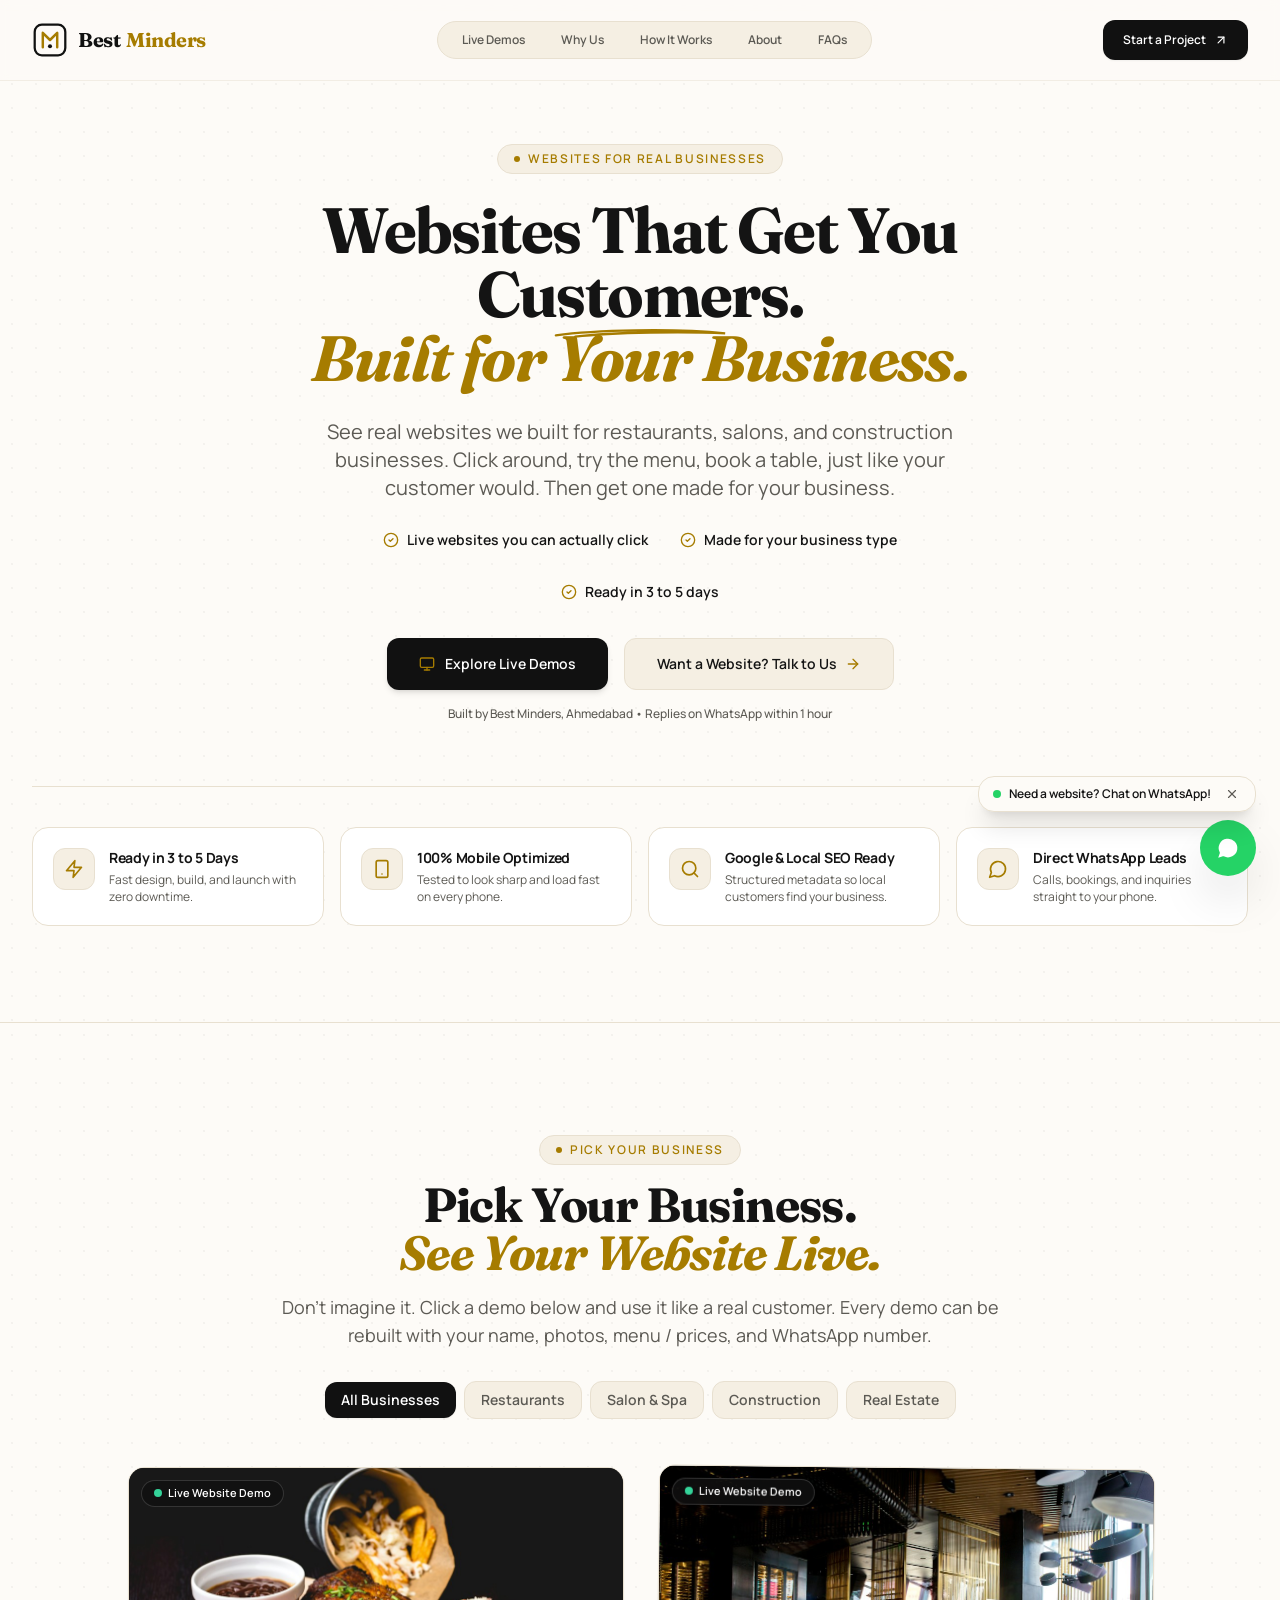
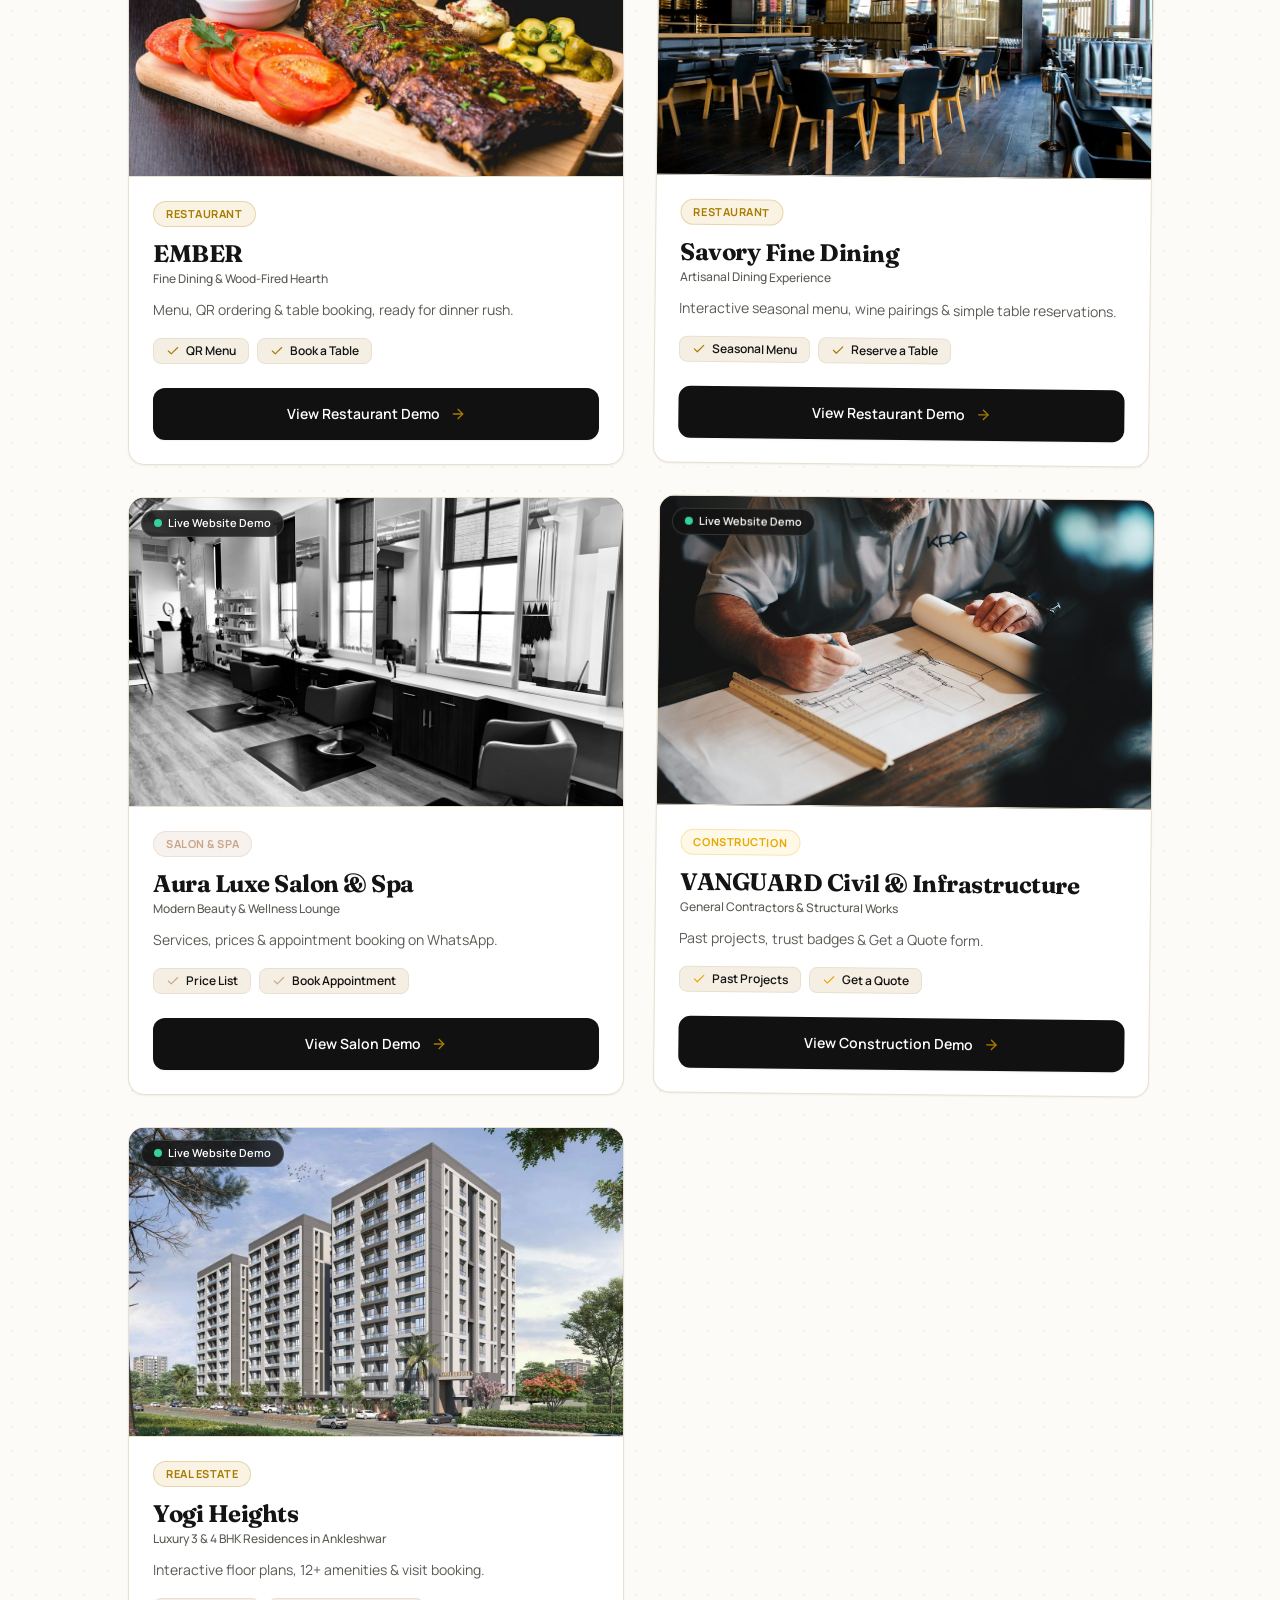
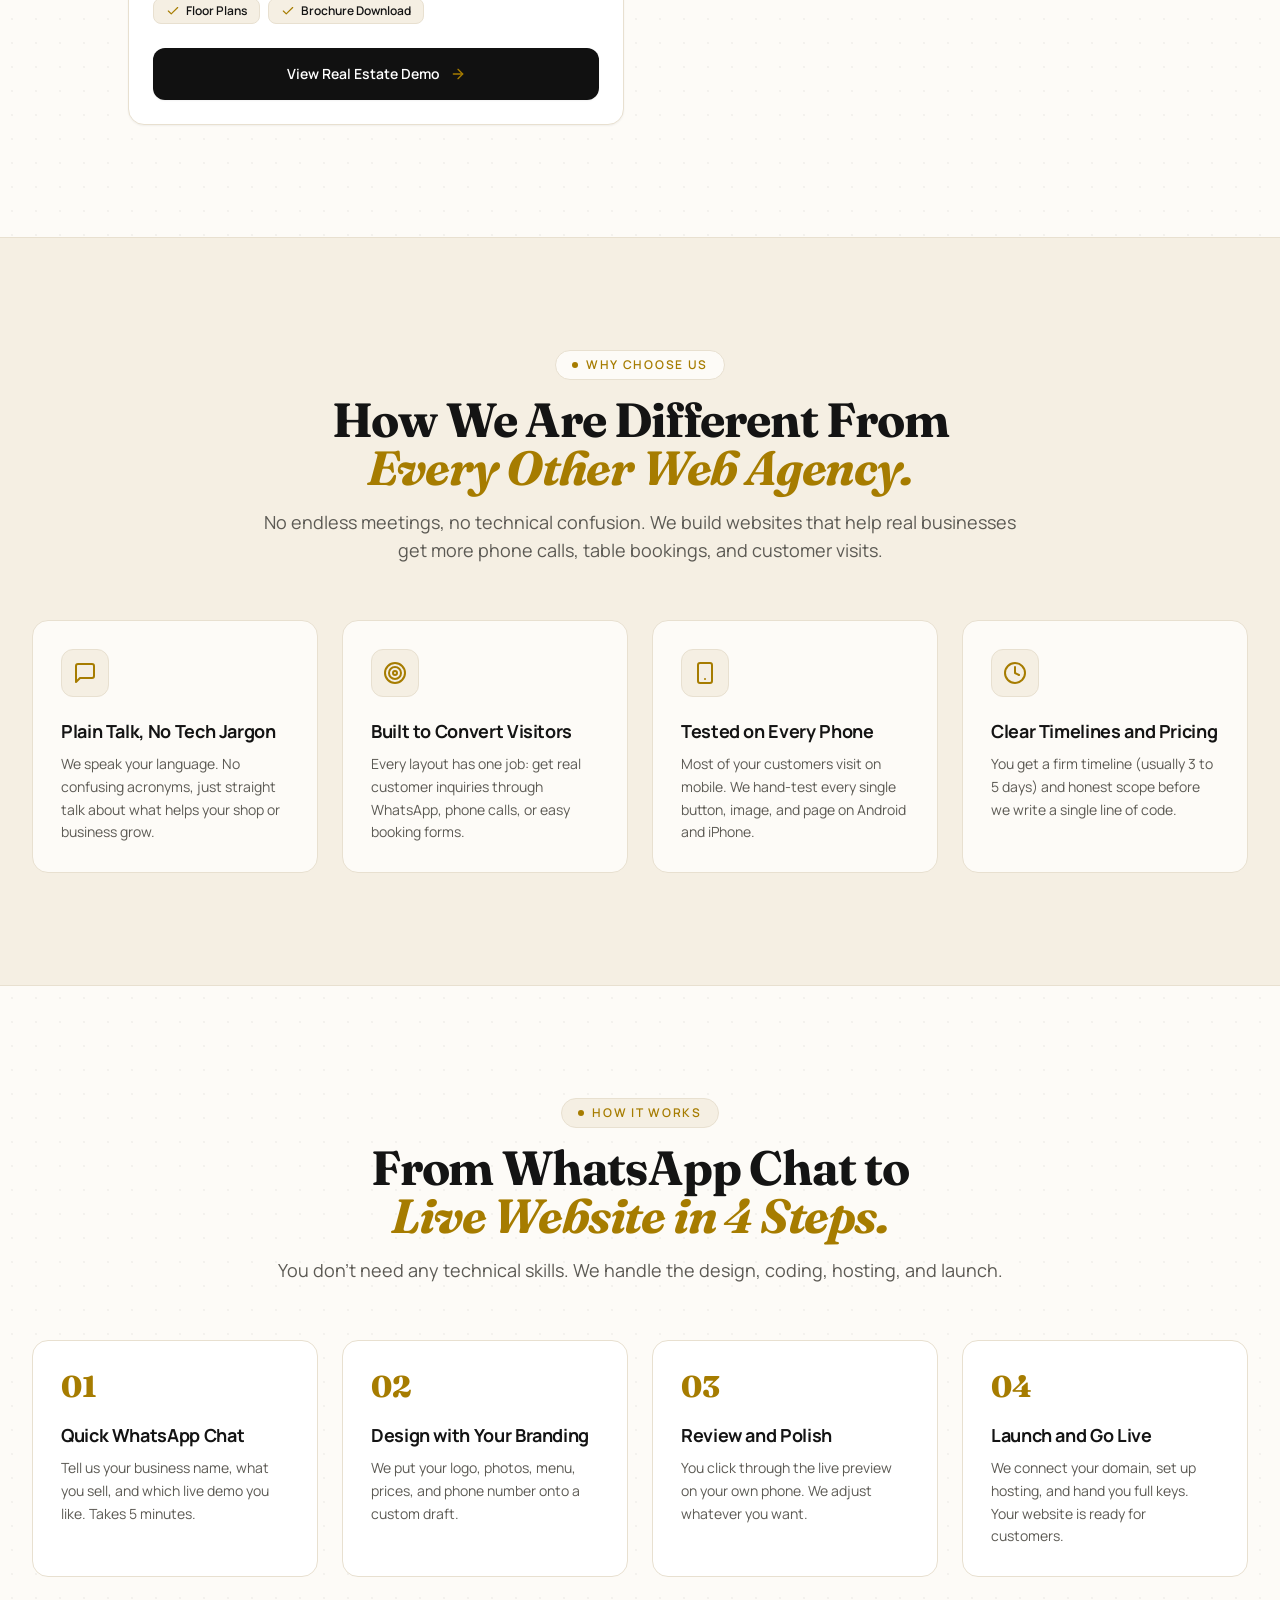
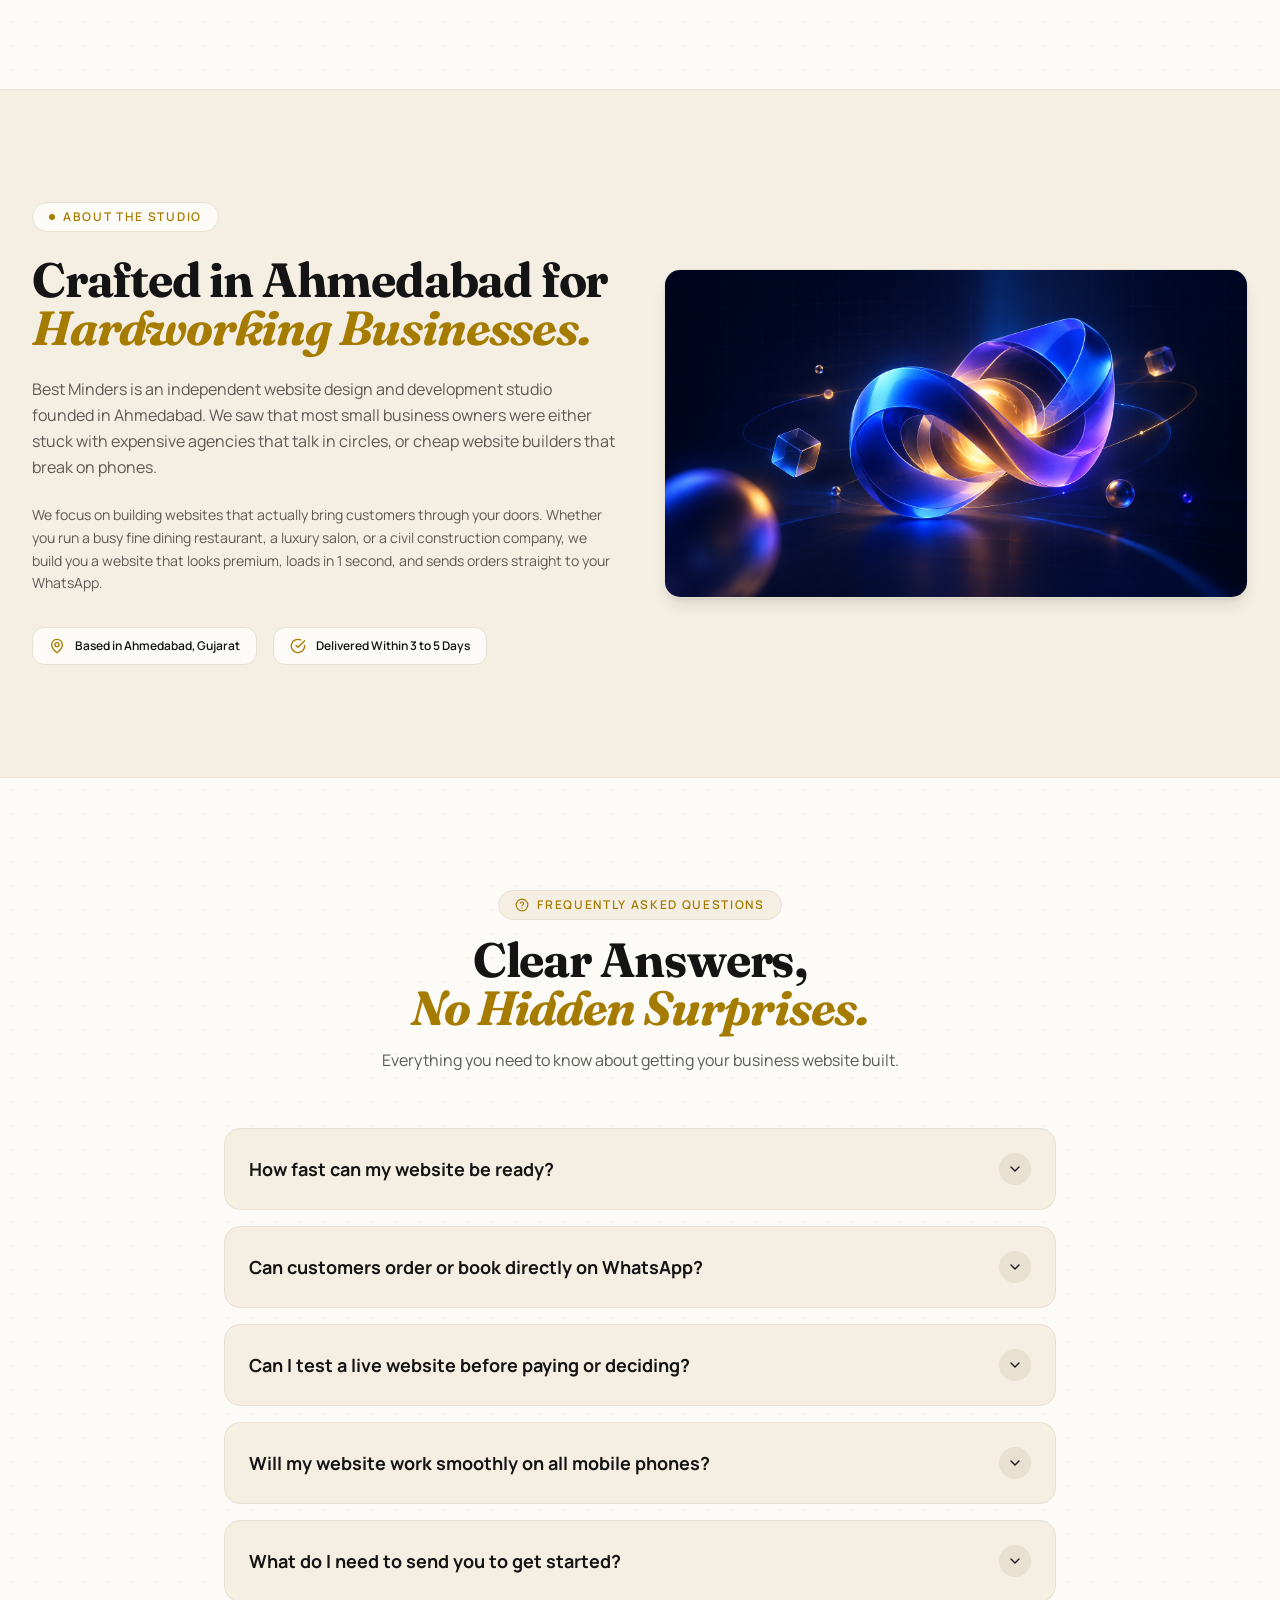
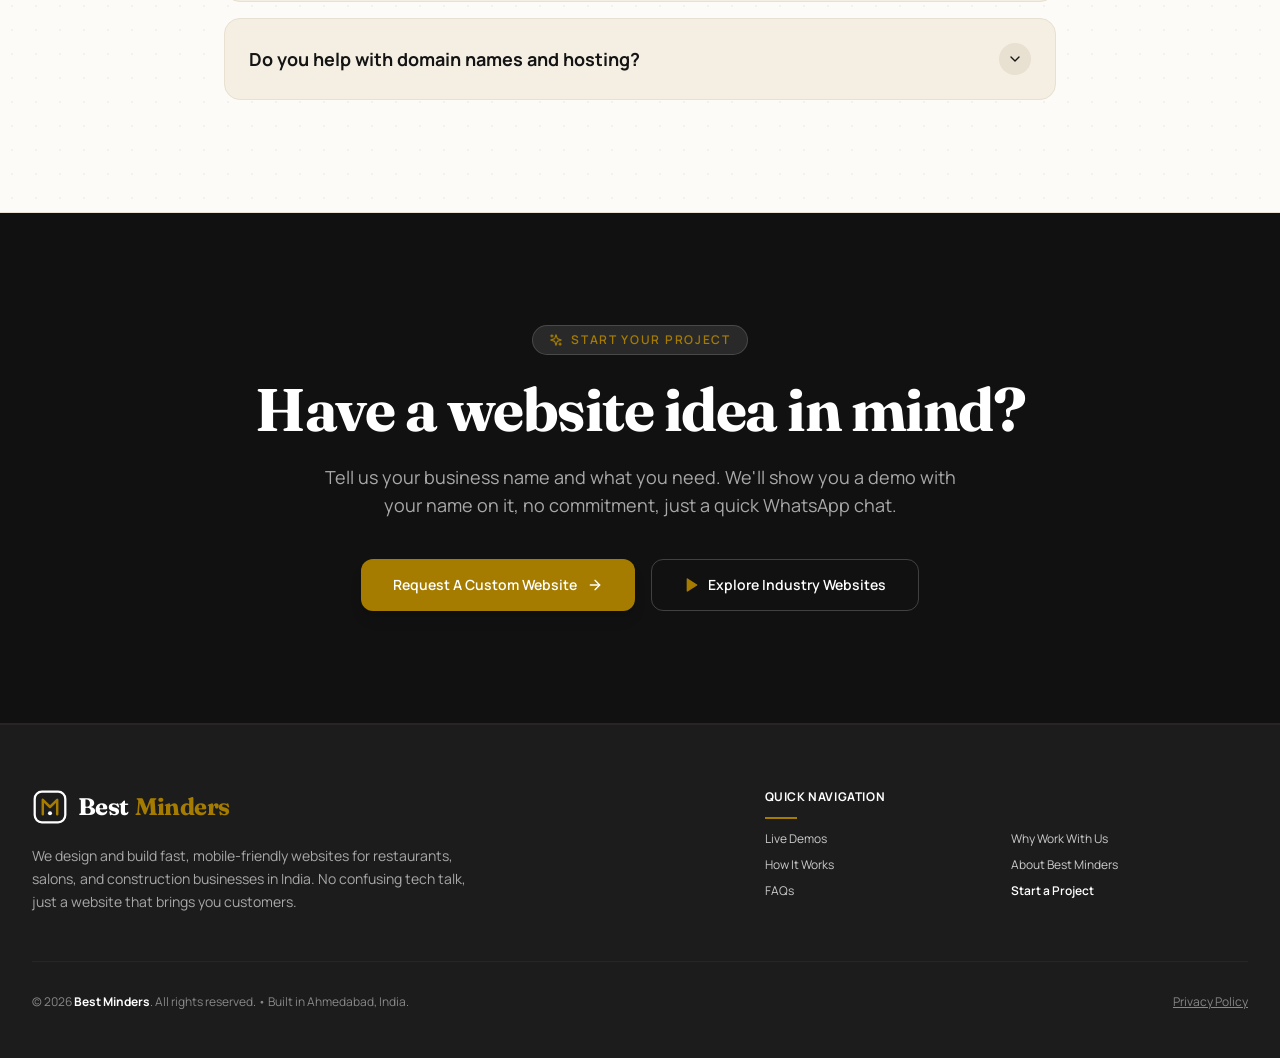
==== commit 2f4f979e: "Remove extra card buttons and studio text from logo: single view button with arrow icon" ====
--- a/index.html
+++ b/index.html
@@ -46,8 +46,8 @@
         }
       }
     </script>
-    <script type="module" crossorigin src="/assets/index-sawkZyeB.js"></script>
-    <link rel="stylesheet" crossorigin href="/assets/index-BD2udKAM.css">
+    <script type="module" crossorigin src="/assets/index-DoQgzz1g.js"></script>
+    <link rel="stylesheet" crossorigin href="/assets/index-BWaOO0uV.css">
   </head>
   <body class="bg-[#FDFBF7] text-[#141414] font-sans antialiased selection:bg-[#A67C00] selection:text-white overflow-x-hidden">
     <div id="root"></div>
--- a/assets/index-BWaOO0uV.css
+++ b/assets/index-BWaOO0uV.css
@@ -0,0 +1 @@
+*,:before,:after{--tw-border-spacing-x: 0;--tw-border-spacing-y: 0;--tw-translate-x: 0;--tw-translate-y: 0;--tw-rotate: 0;--tw-skew-x: 0;--tw-skew-y: 0;--tw-scale-x: 1;--tw-scale-y: 1;--tw-pan-x: ;--tw-pan-y: ;--tw-pinch-zoom: ;--tw-scroll-snap-strictness: proximity;--tw-gradient-from-position: ;--tw-gradient-via-position: ;--tw-gradient-to-position: ;--tw-ordinal: ;--tw-slashed-zero: ;--tw-numeric-figure: ;--tw-numeric-spacing: ;--tw-numeric-fraction: ;--tw-ring-inset: ;--tw-ring-offset-width: 0px;--tw-ring-offset-color: #fff;--tw-ring-color: rgb(59 130 246 / .5);--tw-ring-offset-shadow: 0 0 #0000;--tw-ring-shadow: 0 0 #0000;--tw-shadow: 0 0 #0000;--tw-shadow-colored: 0 0 #0000;--tw-blur: ;--tw-brightness: ;--tw-contrast: ;--tw-grayscale: ;--tw-hue-rotate: ;--tw-invert: ;--tw-saturate: ;--tw-sepia: ;--tw-drop-shadow: ;--tw-backdrop-blur: ;--tw-backdrop-brightness: ;--tw-backdrop-contrast: ;--tw-backdrop-grayscale: ;--tw-backdrop-hue-rotate: ;--tw-backdrop-invert: ;--tw-backdrop-opacity: ;--tw-backdrop-saturate: ;--tw-backdrop-sepia: ;--tw-contain-size: ;--tw-contain-layout: ;--tw-contain-paint: ;--tw-contain-style: }::backdrop{--tw-border-spacing-x: 0;--tw-border-spacing-y: 0;--tw-translate-x: 0;--tw-translate-y: 0;--tw-rotate: 0;--tw-skew-x: 0;--tw-skew-y: 0;--tw-scale-x: 1;--tw-scale-y: 1;--tw-pan-x: ;--tw-pan-y: ;--tw-pinch-zoom: ;--tw-scroll-snap-strictness: proximity;--tw-gradient-from-position: ;--tw-gradient-via-position: ;--tw-gradient-to-position: ;--tw-ordinal: ;--tw-slashed-zero: ;--tw-numeric-figure: ;--tw-numeric-spacing: ;--tw-numeric-fraction: ;--tw-ring-inset: ;--tw-ring-offset-width: 0px;--tw-ring-offset-color: #fff;--tw-ring-color: rgb(59 130 246 / .5);--tw-ring-offset-shadow: 0 0 #0000;--tw-ring-shadow: 0 0 #0000;--tw-shadow: 0 0 #0000;--tw-shadow-colored: 0 0 #0000;--tw-blur: ;--tw-brightness: ;--tw-contrast: ;--tw-grayscale: ;--tw-hue-rotate: ;--tw-invert: ;--tw-saturate: ;--tw-sepia: ;--tw-drop-shadow: ;--tw-backdrop-blur: ;--tw-backdrop-brightness: ;--tw-backdrop-contrast: ;--tw-backdrop-grayscale: ;--tw-backdrop-hue-rotate: ;--tw-backdrop-invert: ;--tw-backdrop-opacity: ;--tw-backdrop-saturate: ;--tw-backdrop-sepia: ;--tw-contain-size: ;--tw-contain-layout: ;--tw-contain-paint: ;--tw-contain-style: }*,:before,:after{box-sizing:border-box;border-width:0;border-style:solid;border-color:#e5e7eb}:before,:after{--tw-content: ""}html,:host{line-height:1.5;-webkit-text-size-adjust:100%;-moz-tab-size:4;-o-tab-size:4;tab-size:4;font-family:Manrope,Inter,-apple-system,BlinkMacSystemFont,sans-serif;font-feature-settings:normal;font-variation-settings:normal;-webkit-tap-highlight-color:transparent}body{margin:0;line-height:inherit}hr{height:0;color:inherit;border-top-width:1px}abbr:where([title]){-webkit-text-decoration:underline dotted;text-decoration:underline dotted}h1,h2,h3,h4,h5,h6{font-size:inherit;font-weight:inherit}a{color:inherit;text-decoration:inherit}b,strong{font-weight:bolder}code,kbd,samp,pre{font-family:ui-monospace,SFMono-Regular,Menlo,Monaco,Consolas,Liberation Mono,Courier New,monospace;font-feature-settings:normal;font-variation-settings:normal;font-size:1em}small{font-size:80%}sub,sup{font-size:75%;line-height:0;position:relative;vertical-align:baseline}sub{bottom:-.25em}sup{top:-.5em}table{text-indent:0;border-color:inherit;border-collapse:collapse}button,input,optgroup,select,textarea{font-family:inherit;font-feature-settings:inherit;font-variation-settings:inherit;font-size:100%;font-weight:inherit;line-height:inherit;letter-spacing:inherit;color:inherit;margin:0;padding:0}button,select{text-transform:none}button,input:where([type=button]),input:where([type=reset]),input:where([type=submit]){-webkit-appearance:button;background-color:transparent;background-image:none}:-moz-focusring{outline:auto}:-moz-ui-invalid{box-shadow:none}progress{vertical-align:baseline}::-webkit-inner-spin-button,::-webkit-outer-spin-button{height:auto}[type=search]{-webkit-appearance:textfield;outline-offset:-2px}::-webkit-search-decoration{-webkit-appearance:none}::-webkit-file-upload-button{-webkit-appearance:button;font:inherit}summary{display:list-item}blockquote,dl,dd,h1,h2,h3,h4,h5,h6,hr,figure,p,pre{margin:0}fieldset{margin:0;padding:0}legend{padding:0}ol,ul,menu{list-style:none;margin:0;padding:0}dialog{padding:0}textarea{resize:vertical}input::-moz-placeholder,textarea::-moz-placeholder{opacity:1;color:#9ca3af}input::placeholder,textarea::placeholder{opacity:1;color:#9ca3af}button,[role=button]{cursor:pointer}:disabled{cursor:default}img,svg,video,canvas,audio,iframe,embed,object{display:block;vertical-align:middle}img,video{max-width:100%;height:auto}[hidden]:where(:not([hidden=until-found])){display:none}html{scroll-behavior:smooth}body{background-color:#fdfbf7;color:#141414;font-family:Manrope,-apple-system,BlinkMacSystemFont,Segoe UI,Roboto,sans-serif;overflow-x:hidden}h1,h2,h3,h4,h5,h6{font-family:Fraunces,Georgia,serif;letter-spacing:-.02em;color:#141414}.pointer-events-none{pointer-events:none}.pointer-events-auto{pointer-events:auto}.fixed{position:fixed}.absolute{position:absolute}.relative{position:relative}.sticky{position:sticky}.inset-0{top:0;right:0;bottom:0;left:0}.-bottom-2{bottom:-.5rem}.bottom-6{bottom:1.5rem}.left-0{left:0}.left-1\/2{left:50%}.left-3{left:.75rem}.right-0{right:0}.right-5{right:1.25rem}.right-6{right:1.5rem}.top-0{top:0}.top-1\/2{top:50%}.top-28{top:7rem}.top-3{top:.75rem}.top-4{top:1rem}.top-5{top:1.25rem}.z-0{z-index:0}.z-10{z-index:10}.z-30{z-index:30}.z-40{z-index:40}.z-50{z-index:50}.mx-auto{margin-left:auto;margin-right:auto}.my-auto{margin-top:auto;margin-bottom:auto}.mb-1{margin-bottom:.25rem}.mb-12{margin-bottom:3rem}.mb-14{margin-bottom:3.5rem}.mb-16{margin-bottom:4rem}.mb-2{margin-bottom:.5rem}.mb-3{margin-bottom:.75rem}.mb-4{margin-bottom:1rem}.mb-5{margin-bottom:1.25rem}.mb-6{margin-bottom:1.5rem}.ml-1{margin-left:.25rem}.ml-1\.5{margin-left:.375rem}.ml-2{margin-left:.5rem}.mt-0\.5{margin-top:.125rem}.mt-1{margin-top:.25rem}.mt-10{margin-top:2.5rem}.mt-12{margin-top:3rem}.mt-14{margin-top:3.5rem}.mt-16{margin-top:4rem}.mt-2{margin-top:.5rem}.mt-3{margin-top:.75rem}.mt-4{margin-top:1rem}.mt-6{margin-top:1.5rem}.mt-7{margin-top:1.75rem}.mt-8{margin-top:2rem}.mt-9{margin-top:2.25rem}.block{display:block}.inline-block{display:inline-block}.flex{display:flex}.inline-flex{display:inline-flex}.table{display:table}.grid{display:grid}.hidden{display:none}.aspect-\[16\/10\]{aspect-ratio:16/10}.aspect-\[4\/3\]{aspect-ratio:4/3}.h-0\.5{height:.125rem}.h-1{height:.25rem}.h-1\.5{height:.375rem}.h-10{height:2.5rem}.h-12{height:3rem}.h-14{height:3.5rem}.h-16{height:4rem}.h-2{height:.5rem}.h-3{height:.75rem}.h-3\.5{height:.875rem}.h-4{height:1rem}.h-5{height:1.25rem}.h-6{height:1.5rem}.h-7{height:1.75rem}.h-8{height:2rem}.h-9{height:2.25rem}.h-\[52px\]{height:52px}.h-\[600px\]{height:600px}.h-\[640px\]{height:640px}.h-auto{height:auto}.h-full{height:100%}.max-h-\[85vh\]{max-height:85vh}.max-h-\[90vh\]{max-height:90vh}.min-h-screen{min-height:100vh}.w-1\.5{width:.375rem}.w-10{width:2.5rem}.w-12{width:3rem}.w-14{width:3.5rem}.w-16{width:4rem}.w-2{width:.5rem}.w-28{width:7rem}.w-3{width:.75rem}.w-3\.5{width:.875rem}.w-4{width:1rem}.w-5{width:1.25rem}.w-6{width:1.5rem}.w-7{width:1.75rem}.w-8{width:2rem}.w-9{width:2.25rem}.w-\[320px\]{width:320px}.w-\[600px\]{width:600px}.w-full{width:100%}.max-w-2xl{max-width:42rem}.max-w-3xl{max-width:48rem}.max-w-4xl{max-width:56rem}.max-w-5xl{max-width:64rem}.max-w-7xl{max-width:80rem}.max-w-md{max-width:28rem}.max-w-xs{max-width:20rem}.shrink-0{flex-shrink:0}.grow{flex-grow:1}.-translate-x-1\/2{--tw-translate-x: -50%;transform:translate(var(--tw-translate-x),var(--tw-translate-y)) rotate(var(--tw-rotate)) skew(var(--tw-skew-x)) skewY(var(--tw-skew-y)) scaleX(var(--tw-scale-x)) scaleY(var(--tw-scale-y))}.-translate-y-1\/2{--tw-translate-y: -50%;transform:translate(var(--tw-translate-x),var(--tw-translate-y)) rotate(var(--tw-rotate)) skew(var(--tw-skew-x)) skewY(var(--tw-skew-y)) scaleX(var(--tw-scale-x)) scaleY(var(--tw-scale-y))}.translate-y-0{--tw-translate-y: 0px;transform:translate(var(--tw-translate-x),var(--tw-translate-y)) rotate(var(--tw-rotate)) skew(var(--tw-skew-x)) skewY(var(--tw-skew-y)) scaleX(var(--tw-scale-x)) scaleY(var(--tw-scale-y))}.translate-y-12{--tw-translate-y: 3rem;transform:translate(var(--tw-translate-x),var(--tw-translate-y)) rotate(var(--tw-rotate)) skew(var(--tw-skew-x)) skewY(var(--tw-skew-y)) scaleX(var(--tw-scale-x)) scaleY(var(--tw-scale-y))}.rotate-180{--tw-rotate: 180deg;transform:translate(var(--tw-translate-x),var(--tw-translate-y)) rotate(var(--tw-rotate)) skew(var(--tw-skew-x)) skewY(var(--tw-skew-y)) scaleX(var(--tw-scale-x)) scaleY(var(--tw-scale-y))}.scale-105{--tw-scale-x: 1.05;--tw-scale-y: 1.05;transform:translate(var(--tw-translate-x),var(--tw-translate-y)) rotate(var(--tw-rotate)) skew(var(--tw-skew-x)) skewY(var(--tw-skew-y)) scaleX(var(--tw-scale-x)) scaleY(var(--tw-scale-y))}.transform{transform:translate(var(--tw-translate-x),var(--tw-translate-y)) rotate(var(--tw-rotate)) skew(var(--tw-skew-x)) skewY(var(--tw-skew-y)) scaleX(var(--tw-scale-x)) scaleY(var(--tw-scale-y))}@keyframes bounce{0%,to{transform:translateY(-25%);animation-timing-function:cubic-bezier(.8,0,1,1)}50%{transform:none;animation-timing-function:cubic-bezier(0,0,.2,1)}}.animate-bounce{animation:bounce 1s infinite}@keyframes ping{75%,to{transform:scale(2);opacity:0}}.animate-ping{animation:ping 1s cubic-bezier(0,0,.2,1) infinite}@keyframes pulse{50%{opacity:.5}}.animate-pulse{animation:pulse 2s cubic-bezier(.4,0,.6,1) infinite}.select-none{-webkit-user-select:none;-moz-user-select:none;user-select:none}.resize{resize:both}.grid-cols-1{grid-template-columns:repeat(1,minmax(0,1fr))}.grid-cols-2{grid-template-columns:repeat(2,minmax(0,1fr))}.flex-col{flex-direction:column}.flex-wrap{flex-wrap:wrap}.items-start{align-items:flex-start}.items-end{align-items:flex-end}.items-center{align-items:center}.items-baseline{align-items:baseline}.justify-end{justify-content:flex-end}.justify-center{justify-content:center}.justify-between{justify-content:space-between}.gap-1{gap:.25rem}.gap-1\.5{gap:.375rem}.gap-10{gap:2.5rem}.gap-12{gap:3rem}.gap-2{gap:.5rem}.gap-2\.5{gap:.625rem}.gap-3{gap:.75rem}.gap-3\.5{gap:.875rem}.gap-4{gap:1rem}.gap-6{gap:1.5rem}.gap-8{gap:2rem}.space-y-2>:not([hidden])~:not([hidden]){--tw-space-y-reverse: 0;margin-top:calc(.5rem * calc(1 - var(--tw-space-y-reverse)));margin-bottom:calc(.5rem * var(--tw-space-y-reverse))}.space-y-3>:not([hidden])~:not([hidden]){--tw-space-y-reverse: 0;margin-top:calc(.75rem * calc(1 - var(--tw-space-y-reverse)));margin-bottom:calc(.75rem * var(--tw-space-y-reverse))}.space-y-4>:not([hidden])~:not([hidden]){--tw-space-y-reverse: 0;margin-top:calc(1rem * calc(1 - var(--tw-space-y-reverse)));margin-bottom:calc(1rem * var(--tw-space-y-reverse))}.space-y-5>:not([hidden])~:not([hidden]){--tw-space-y-reverse: 0;margin-top:calc(1.25rem * calc(1 - var(--tw-space-y-reverse)));margin-bottom:calc(1.25rem * var(--tw-space-y-reverse))}.space-y-6>:not([hidden])~:not([hidden]){--tw-space-y-reverse: 0;margin-top:calc(1.5rem * calc(1 - var(--tw-space-y-reverse)));margin-bottom:calc(1.5rem * var(--tw-space-y-reverse))}.overflow-hidden{overflow:hidden}.overflow-visible{overflow:visible}.overflow-y-auto{overflow-y:auto}.overflow-x-hidden{overflow-x:hidden}.scroll-smooth{scroll-behavior:smooth}.rounded{border-radius:.25rem}.rounded-2xl{border-radius:1rem}.rounded-3xl{border-radius:1.5rem}.rounded-\[38px\]{border-radius:38px}.rounded-\[48px\]{border-radius:48px}.rounded-full{border-radius:9999px}.rounded-lg{border-radius:.5rem}.rounded-xl{border-radius:.75rem}.border{border-width:1px}.border-4{border-width:4px}.border-b{border-bottom-width:1px}.border-t{border-top-width:1px}.border-\[\#A67C00\]{--tw-border-opacity: 1;border-color:rgb(166 124 0 / var(--tw-border-opacity, 1))}.border-\[\#E8E0D0\]{--tw-border-opacity: 1;border-color:rgb(232 224 208 / var(--tw-border-opacity, 1))}.border-\[\#E8E0D0\]\/50{border-color:#e8e0d080}.border-\[\#cba358\]\/30{border-color:#cba3584d}.border-\[\#cba358\]\/40{border-color:#cba35866}.border-emerald-200{--tw-border-opacity: 1;border-color:rgb(167 243 208 / var(--tw-border-opacity, 1))}.border-emerald-300{--tw-border-opacity: 1;border-color:rgb(110 231 183 / var(--tw-border-opacity, 1))}.border-gray-100{--tw-border-opacity: 1;border-color:rgb(243 244 246 / var(--tw-border-opacity, 1))}.border-gray-200{--tw-border-opacity: 1;border-color:rgb(229 231 235 / var(--tw-border-opacity, 1))}.border-gray-300{--tw-border-opacity: 1;border-color:rgb(209 213 219 / var(--tw-border-opacity, 1))}.border-gray-800{--tw-border-opacity: 1;border-color:rgb(31 41 55 / var(--tw-border-opacity, 1))}.border-gray-900{--tw-border-opacity: 1;border-color:rgb(17 24 39 / var(--tw-border-opacity, 1))}.border-indigo-500{--tw-border-opacity: 1;border-color:rgb(99 102 241 / var(--tw-border-opacity, 1))}.border-indigo-500\/20{border-color:#6366f133}.border-indigo-500\/30{border-color:#6366f14d}.border-rose-200{--tw-border-opacity: 1;border-color:rgb(254 205 211 / var(--tw-border-opacity, 1))}.border-rose-500{--tw-border-opacity: 1;border-color:rgb(244 63 94 / var(--tw-border-opacity, 1))}.border-slate-700{--tw-border-opacity: 1;border-color:rgb(51 65 85 / var(--tw-border-opacity, 1))}.border-slate-800{--tw-border-opacity: 1;border-color:rgb(30 41 59 / var(--tw-border-opacity, 1))}.border-stone-800{--tw-border-opacity: 1;border-color:rgb(41 37 36 / var(--tw-border-opacity, 1))}.border-white\/15{border-color:#ffffff26}.border-white\/20{border-color:#fff3}.border-white\/5{border-color:#ffffff0d}.bg-\[\#0b0f17\]{--tw-bg-opacity: 1;background-color:rgb(11 15 23 / var(--tw-bg-opacity, 1))}.bg-\[\#111111\]{--tw-bg-opacity: 1;background-color:rgb(17 17 17 / var(--tw-bg-opacity, 1))}.bg-\[\#111111\]\/80{background-color:#111c}.bg-\[\#1C1C1C\]{--tw-bg-opacity: 1;background-color:rgb(28 28 28 / var(--tw-bg-opacity, 1))}.bg-\[\#1a1a1a\]{--tw-bg-opacity: 1;background-color:rgb(26 26 26 / var(--tw-bg-opacity, 1))}.bg-\[\#25D366\]{--tw-bg-opacity: 1;background-color:rgb(37 211 102 / var(--tw-bg-opacity, 1))}.bg-\[\#333333\]{--tw-bg-opacity: 1;background-color:rgb(51 51 51 / var(--tw-bg-opacity, 1))}.bg-\[\#A67C00\]{--tw-bg-opacity: 1;background-color:rgb(166 124 0 / var(--tw-bg-opacity, 1))}.bg-\[\#A67C00\]\/15{background-color:#a67c0026}.bg-\[\#E8E0D0\]{--tw-bg-opacity: 1;background-color:rgb(232 224 208 / var(--tw-bg-opacity, 1))}.bg-\[\#F5EFE3\]{--tw-bg-opacity: 1;background-color:rgb(245 239 227 / var(--tw-bg-opacity, 1))}.bg-\[\#FDFBF7\]{--tw-bg-opacity: 1;background-color:rgb(253 251 247 / var(--tw-bg-opacity, 1))}.bg-\[\#FDFBF7\]\/80{background-color:#fdfbf7cc}.bg-\[\#FDFBF7\]\/95{background-color:#fdfbf7f2}.bg-\[\#FFFFFF\]{--tw-bg-opacity: 1;background-color:rgb(255 255 255 / var(--tw-bg-opacity, 1))}.bg-\[\#cba358\]{--tw-bg-opacity: 1;background-color:rgb(203 163 88 / var(--tw-bg-opacity, 1))}.bg-\[\#cba358\]\/10{background-color:#cba3581a}.bg-\[\#cba358\]\/15{background-color:#cba35826}.bg-\[\#cba358\]\/20{background-color:#cba35833}.bg-black{--tw-bg-opacity: 1;background-color:rgb(0 0 0 / var(--tw-bg-opacity, 1))}.bg-black\/60{background-color:#0009}.bg-emerald-100{--tw-bg-opacity: 1;background-color:rgb(209 250 229 / var(--tw-bg-opacity, 1))}.bg-emerald-400{--tw-bg-opacity: 1;background-color:rgb(52 211 153 / var(--tw-bg-opacity, 1))}.bg-emerald-50{--tw-bg-opacity: 1;background-color:rgb(236 253 245 / var(--tw-bg-opacity, 1))}.bg-emerald-600{--tw-bg-opacity: 1;background-color:rgb(5 150 105 / var(--tw-bg-opacity, 1))}.bg-gray-100{--tw-bg-opacity: 1;background-color:rgb(243 244 246 / var(--tw-bg-opacity, 1))}.bg-gray-50{--tw-bg-opacity: 1;background-color:rgb(249 250 251 / var(--tw-bg-opacity, 1))}.bg-gray-50\/70{background-color:#f9fafbb3}.bg-gray-700{--tw-bg-opacity: 1;background-color:rgb(55 65 81 / var(--tw-bg-opacity, 1))}.bg-gray-900{--tw-bg-opacity: 1;background-color:rgb(17 24 39 / var(--tw-bg-opacity, 1))}.bg-indigo-100{--tw-bg-opacity: 1;background-color:rgb(224 231 255 / var(--tw-bg-opacity, 1))}.bg-indigo-500{--tw-bg-opacity: 1;background-color:rgb(99 102 241 / var(--tw-bg-opacity, 1))}.bg-indigo-500\/10{background-color:#6366f11a}.bg-indigo-600{--tw-bg-opacity: 1;background-color:rgb(79 70 229 / var(--tw-bg-opacity, 1))}.bg-rose-50{--tw-bg-opacity: 1;background-color:rgb(255 241 242 / var(--tw-bg-opacity, 1))}.bg-slate-900{--tw-bg-opacity: 1;background-color:rgb(15 23 42 / var(--tw-bg-opacity, 1))}.bg-slate-950\/60{background-color:#02061799}.bg-transparent{background-color:transparent}.bg-white{--tw-bg-opacity: 1;background-color:rgb(255 255 255 / var(--tw-bg-opacity, 1))}.bg-white\/10{background-color:#ffffff1a}.fill-\[\#A67C00\]{fill:#a67c00}.fill-\[\#cba358\]{fill:#cba358}.fill-white{fill:#fff}.stroke-\[3\]{stroke-width:3}.object-cover{-o-object-fit:cover;object-fit:cover}.p-0\.5{padding:.125rem}.p-2{padding:.5rem}.p-2\.5{padding:.625rem}.p-3{padding:.75rem}.p-3\.5{padding:.875rem}.p-4{padding:1rem}.p-5{padding:1.25rem}.p-6{padding:1.5rem}.p-7{padding:1.75rem}.p-8{padding:2rem}.px-2{padding-left:.5rem;padding-right:.5rem}.px-2\.5{padding-left:.625rem;padding-right:.625rem}.px-3{padding-left:.75rem;padding-right:.75rem}.px-3\.5{padding-left:.875rem;padding-right:.875rem}.px-4{padding-left:1rem;padding-right:1rem}.px-5{padding-left:1.25rem;padding-right:1.25rem}.px-6{padding-left:1.5rem;padding-right:1.5rem}.px-8{padding-left:2rem;padding-right:2rem}.py-0\.5{padding-top:.125rem;padding-bottom:.125rem}.py-1{padding-top:.25rem;padding-bottom:.25rem}.py-1\.5{padding-top:.375rem;padding-bottom:.375rem}.py-2{padding-top:.5rem;padding-bottom:.5rem}.py-2\.5{padding-top:.625rem;padding-bottom:.625rem}.py-20{padding-top:5rem;padding-bottom:5rem}.py-24{padding-top:6rem;padding-bottom:6rem}.py-3{padding-top:.75rem;padding-bottom:.75rem}.py-3\.5{padding-top:.875rem;padding-bottom:.875rem}.py-4{padding-top:1rem;padding-bottom:1rem}.py-5{padding-top:1.25rem;padding-bottom:1.25rem}.py-8{padding-top:2rem;padding-bottom:2rem}.pb-12{padding-bottom:3rem}.pb-16{padding-bottom:4rem}.pb-3{padding-bottom:.75rem}.pb-4{padding-bottom:1rem}.pb-6{padding-bottom:1.5rem}.pr-2{padding-right:.5rem}.pt-0{padding-top:0}.pt-1{padding-top:.25rem}.pt-10{padding-top:2.5rem}.pt-16{padding-top:4rem}.pt-2{padding-top:.5rem}.pt-28{padding-top:7rem}.pt-4{padding-top:1rem}.pt-6{padding-top:1.5rem}.text-left{text-align:left}.text-center{text-align:center}.font-mono{font-family:ui-monospace,SFMono-Regular,Menlo,Monaco,Consolas,Liberation Mono,Courier New,monospace}.font-sans{font-family:Manrope,Inter,-apple-system,BlinkMacSystemFont,sans-serif}.font-serif{font-family:Fraunces,Playfair Display,Georgia,serif}.text-2xl{font-size:1.5rem;line-height:2rem}.text-3xl{font-size:1.875rem;line-height:2.25rem}.text-4xl{font-size:2.25rem;line-height:2.5rem}.text-\[10px\]{font-size:10px}.text-\[11px\]{font-size:11px}.text-base{font-size:1rem;line-height:1.5rem}.text-lg{font-size:1.125rem;line-height:1.75rem}.text-sm{font-size:.875rem;line-height:1.25rem}.text-xl{font-size:1.25rem;line-height:1.75rem}.text-xs{font-size:.75rem;line-height:1rem}.font-bold{font-weight:700}.font-extrabold{font-weight:800}.font-medium{font-weight:500}.font-normal{font-weight:400}.font-semibold{font-weight:600}.uppercase{text-transform:uppercase}.italic{font-style:italic}.leading-\[1\.08\]{line-height:1.08}.leading-none{line-height:1}.leading-relaxed{line-height:1.625}.leading-snug{line-height:1.375}.leading-tight{line-height:1.25}.tracking-\[0\.14em\]{letter-spacing:.14em}.tracking-tight{letter-spacing:-.025em}.tracking-wider{letter-spacing:.05em}.tracking-widest{letter-spacing:.1em}.text-\[\#111111\]{--tw-text-opacity: 1;color:rgb(17 17 17 / var(--tw-text-opacity, 1))}.text-\[\#141414\]{--tw-text-opacity: 1;color:rgb(20 20 20 / var(--tw-text-opacity, 1))}.text-\[\#25D366\]{--tw-text-opacity: 1;color:rgb(37 211 102 / var(--tw-text-opacity, 1))}.text-\[\#5C5A54\]{--tw-text-opacity: 1;color:rgb(92 90 84 / var(--tw-text-opacity, 1))}.text-\[\#855b10\]{--tw-text-opacity: 1;color:rgb(133 91 16 / var(--tw-text-opacity, 1))}.text-\[\#888888\]{--tw-text-opacity: 1;color:rgb(136 136 136 / var(--tw-text-opacity, 1))}.text-\[\#A67C00\]{--tw-text-opacity: 1;color:rgb(166 124 0 / var(--tw-text-opacity, 1))}.text-\[\#A8A8A8\]{--tw-text-opacity: 1;color:rgb(168 168 168 / var(--tw-text-opacity, 1))}.text-\[\#CCCCCC\]{--tw-text-opacity: 1;color:rgb(204 204 204 / var(--tw-text-opacity, 1))}.text-\[\#b88e39\]{--tw-text-opacity: 1;color:rgb(184 142 57 / var(--tw-text-opacity, 1))}.text-\[\#cba358\]{--tw-text-opacity: 1;color:rgb(203 163 88 / var(--tw-text-opacity, 1))}.text-emerald-600{--tw-text-opacity: 1;color:rgb(5 150 105 / var(--tw-text-opacity, 1))}.text-emerald-700{--tw-text-opacity: 1;color:rgb(4 120 87 / var(--tw-text-opacity, 1))}.text-emerald-800{--tw-text-opacity: 1;color:rgb(6 95 70 / var(--tw-text-opacity, 1))}.text-gray-500{--tw-text-opacity: 1;color:rgb(107 114 128 / var(--tw-text-opacity, 1))}.text-gray-600{--tw-text-opacity: 1;color:rgb(75 85 99 / var(--tw-text-opacity, 1))}.text-gray-700{--tw-text-opacity: 1;color:rgb(55 65 81 / var(--tw-text-opacity, 1))}.text-gray-800{--tw-text-opacity: 1;color:rgb(31 41 55 / var(--tw-text-opacity, 1))}.text-gray-900{--tw-text-opacity: 1;color:rgb(17 24 39 / var(--tw-text-opacity, 1))}.text-indigo-300{--tw-text-opacity: 1;color:rgb(165 180 252 / var(--tw-text-opacity, 1))}.text-indigo-400{--tw-text-opacity: 1;color:rgb(129 140 248 / var(--tw-text-opacity, 1))}.text-indigo-800{--tw-text-opacity: 1;color:rgb(55 48 163 / var(--tw-text-opacity, 1))}.text-rose-600{--tw-text-opacity: 1;color:rgb(225 29 72 / var(--tw-text-opacity, 1))}.text-rose-800{--tw-text-opacity: 1;color:rgb(159 18 57 / var(--tw-text-opacity, 1))}.text-slate-300{--tw-text-opacity: 1;color:rgb(203 213 225 / var(--tw-text-opacity, 1))}.text-slate-400{--tw-text-opacity: 1;color:rgb(148 163 184 / var(--tw-text-opacity, 1))}.text-white{--tw-text-opacity: 1;color:rgb(255 255 255 / var(--tw-text-opacity, 1))}.underline{text-decoration-line:underline}.antialiased{-webkit-font-smoothing:antialiased;-moz-osx-font-smoothing:grayscale}.opacity-0{opacity:0}.opacity-100{opacity:1}.opacity-60{opacity:.6}.shadow-2xl{--tw-shadow: 0 25px 50px -12px rgb(0 0 0 / .25);--tw-shadow-colored: 0 25px 50px -12px var(--tw-shadow-color);box-shadow:var(--tw-ring-offset-shadow, 0 0 #0000),var(--tw-ring-shadow, 0 0 #0000),var(--tw-shadow)}.shadow-lg{--tw-shadow: 0 10px 15px -3px rgb(0 0 0 / .1), 0 4px 6px -4px rgb(0 0 0 / .1);--tw-shadow-colored: 0 10px 15px -3px var(--tw-shadow-color), 0 4px 6px -4px var(--tw-shadow-color);box-shadow:var(--tw-ring-offset-shadow, 0 0 #0000),var(--tw-ring-shadow, 0 0 #0000),var(--tw-shadow)}.shadow-md{--tw-shadow: 0 4px 6px -1px rgb(0 0 0 / .1), 0 2px 4px -2px rgb(0 0 0 / .1);--tw-shadow-colored: 0 4px 6px -1px var(--tw-shadow-color), 0 2px 4px -2px var(--tw-shadow-color);box-shadow:var(--tw-ring-offset-shadow, 0 0 #0000),var(--tw-ring-shadow, 0 0 #0000),var(--tw-shadow)}.shadow-sm{--tw-shadow: 0 1px 2px 0 rgb(0 0 0 / .05);--tw-shadow-colored: 0 1px 2px 0 var(--tw-shadow-color);box-shadow:var(--tw-ring-offset-shadow, 0 0 #0000),var(--tw-ring-shadow, 0 0 #0000),var(--tw-shadow)}.shadow-xl{--tw-shadow: 0 20px 25px -5px rgb(0 0 0 / .1), 0 8px 10px -6px rgb(0 0 0 / .1);--tw-shadow-colored: 0 20px 25px -5px var(--tw-shadow-color), 0 8px 10px -6px var(--tw-shadow-color);box-shadow:var(--tw-ring-offset-shadow, 0 0 #0000),var(--tw-ring-shadow, 0 0 #0000),var(--tw-shadow)}.shadow-indigo-600\/25{--tw-shadow-color: rgb(79 70 229 / .25);--tw-shadow: var(--tw-shadow-colored)}.blur-\[140px\]{--tw-blur: blur(140px);filter:var(--tw-blur) var(--tw-brightness) var(--tw-contrast) var(--tw-grayscale) var(--tw-hue-rotate) var(--tw-invert) var(--tw-saturate) var(--tw-sepia) var(--tw-drop-shadow)}.filter{filter:var(--tw-blur) var(--tw-brightness) var(--tw-contrast) var(--tw-grayscale) var(--tw-hue-rotate) var(--tw-invert) var(--tw-saturate) var(--tw-sepia) var(--tw-drop-shadow)}.backdrop-blur-md{--tw-backdrop-blur: blur(12px);-webkit-backdrop-filter:var(--tw-backdrop-blur) var(--tw-backdrop-brightness) var(--tw-backdrop-contrast) var(--tw-backdrop-grayscale) var(--tw-backdrop-hue-rotate) var(--tw-backdrop-invert) var(--tw-backdrop-opacity) var(--tw-backdrop-saturate) var(--tw-backdrop-sepia);backdrop-filter:var(--tw-backdrop-blur) var(--tw-backdrop-brightness) var(--tw-backdrop-contrast) var(--tw-backdrop-grayscale) var(--tw-backdrop-hue-rotate) var(--tw-backdrop-invert) var(--tw-backdrop-opacity) var(--tw-backdrop-saturate) var(--tw-backdrop-sepia)}.backdrop-blur-sm{--tw-backdrop-blur: blur(4px);-webkit-backdrop-filter:var(--tw-backdrop-blur) var(--tw-backdrop-brightness) var(--tw-backdrop-contrast) var(--tw-backdrop-grayscale) var(--tw-backdrop-hue-rotate) var(--tw-backdrop-invert) var(--tw-backdrop-opacity) var(--tw-backdrop-saturate) var(--tw-backdrop-sepia);backdrop-filter:var(--tw-backdrop-blur) var(--tw-backdrop-brightness) var(--tw-backdrop-contrast) var(--tw-backdrop-grayscale) var(--tw-backdrop-hue-rotate) var(--tw-backdrop-invert) var(--tw-backdrop-opacity) var(--tw-backdrop-saturate) var(--tw-backdrop-sepia)}.transition-all{transition-property:all;transition-timing-function:cubic-bezier(.4,0,.2,1);transition-duration:.15s}.transition-colors{transition-property:color,background-color,border-color,text-decoration-color,fill,stroke;transition-timing-function:cubic-bezier(.4,0,.2,1);transition-duration:.15s}.transition-transform{transition-property:transform;transition-timing-function:cubic-bezier(.4,0,.2,1);transition-duration:.15s}.delay-0{transition-delay:0s}.delay-100{transition-delay:.1s}.delay-200{transition-delay:.2s}.delay-300{transition-delay:.3s}.delay-500{transition-delay:.5s}.duration-200{transition-duration:.2s}.duration-300{transition-duration:.3s}.duration-500{transition-duration:.5s}.duration-700{transition-duration:.7s}.paper-grain{background-image:radial-gradient(rgba(17,17,17,.04) 1px,transparent 0);background-size:24px 24px}.font-serif-title{font-family:Fraunces,Georgia,serif}.font-serif-italic{font-family:Fraunces,Georgia,serif;font-style:italic;font-weight:600}::-webkit-scrollbar{width:9px}::-webkit-scrollbar-track{background:#f5efe3}::-webkit-scrollbar-thumb{background:#d9ceba;border-radius:9999px;border:2px solid #F5EFE3}::-webkit-scrollbar-thumb:hover{background:#a67c00}.btn-primary{height:52px;border-radius:12px;background-color:#111;color:#fff;font-weight:600;font-size:.95rem;padding:0 1.5rem;display:inline-flex;align-items:center;justify-content:center;gap:.5rem;transition:all .2s ease;box-shadow:0 2px 4px #11111114}.btn-primary:hover{background-color:#262626;transform:translateY(-1px);box-shadow:0 4px 12px #11111126}.btn-secondary{height:52px;border-radius:12px;background-color:#f5efe3;border:1px solid #E8E0D0;color:#141414;font-weight:600;font-size:.95rem;padding:0 1.5rem;display:inline-flex;align-items:center;justify-content:center;gap:.5rem;transition:all .2s ease}.btn-secondary:hover{background-color:#ece3d2;border-color:#dacdb6;transform:translateY(-1px)}.btn-gold{height:52px;border-radius:12px;background-color:#a67c00;color:#fff;font-weight:600;font-size:.95rem;padding:0 1.75rem;display:inline-flex;align-items:center;justify-content:center;gap:.5rem;transition:all .2s ease;box-shadow:0 4px 14px #a67c0040}.btn-gold:hover{background-color:#8a6500;transform:translateY(-1px);box-shadow:0 6px 18px #8a650059}.tilt-card{transition:transform .35s cubic-bezier(.16,1,.3,1),box-shadow .35s ease,border-color .35s ease}@media (min-width: 1024px){.tilt-card-slight{transform:rotate(.6deg)}.tilt-card-slight:hover{transform:rotate(0) translateY(-4px)}}.selection\:bg-\[\#A67C00\] *::-moz-selection{--tw-bg-opacity: 1;background-color:rgb(166 124 0 / var(--tw-bg-opacity, 1))}.selection\:bg-\[\#A67C00\] *::selection{--tw-bg-opacity: 1;background-color:rgb(166 124 0 / var(--tw-bg-opacity, 1))}.selection\:text-white *::-moz-selection{--tw-text-opacity: 1;color:rgb(255 255 255 / var(--tw-text-opacity, 1))}.selection\:text-white *::selection{--tw-text-opacity: 1;color:rgb(255 255 255 / var(--tw-text-opacity, 1))}.selection\:bg-\[\#A67C00\]::-moz-selection{--tw-bg-opacity: 1;background-color:rgb(166 124 0 / var(--tw-bg-opacity, 1))}.selection\:bg-\[\#A67C00\]::selection{--tw-bg-opacity: 1;background-color:rgb(166 124 0 / var(--tw-bg-opacity, 1))}.selection\:text-white::-moz-selection{--tw-text-opacity: 1;color:rgb(255 255 255 / var(--tw-text-opacity, 1))}.selection\:text-white::selection{--tw-text-opacity: 1;color:rgb(255 255 255 / var(--tw-text-opacity, 1))}.hover\:scale-110:hover{--tw-scale-x: 1.1;--tw-scale-y: 1.1;transform:translate(var(--tw-translate-x),var(--tw-translate-y)) rotate(var(--tw-rotate)) skew(var(--tw-skew-x)) skewY(var(--tw-skew-y)) scaleX(var(--tw-scale-x)) scaleY(var(--tw-scale-y))}.hover\:scale-\[1\.01\]:hover{--tw-scale-x: 1.01;--tw-scale-y: 1.01;transform:translate(var(--tw-translate-x),var(--tw-translate-y)) rotate(var(--tw-rotate)) skew(var(--tw-skew-x)) skewY(var(--tw-skew-y)) scaleX(var(--tw-scale-x)) scaleY(var(--tw-scale-y))}.hover\:scale-\[1\.02\]:hover{--tw-scale-x: 1.02;--tw-scale-y: 1.02;transform:translate(var(--tw-translate-x),var(--tw-translate-y)) rotate(var(--tw-rotate)) skew(var(--tw-skew-x)) skewY(var(--tw-skew-y)) scaleX(var(--tw-scale-x)) scaleY(var(--tw-scale-y))}.hover\:border-\[\#A67C00\]:hover{--tw-border-opacity: 1;border-color:rgb(166 124 0 / var(--tw-border-opacity, 1))}.hover\:border-\[\#A67C00\]\/60:hover{border-color:#a67c0099}.hover\:border-\[\#A67C00\]\/70:hover{border-color:#a67c00b3}.hover\:border-\[\#DACDB6\]:hover{--tw-border-opacity: 1;border-color:rgb(218 205 182 / var(--tw-border-opacity, 1))}.hover\:border-\[\#cba358\]\/40:hover{border-color:#cba35866}.hover\:border-\[\#cba358\]\/50:hover{border-color:#cba35880}.hover\:bg-\[\#20ba59\]:hover{--tw-bg-opacity: 1;background-color:rgb(32 186 89 / var(--tw-bg-opacity, 1))}.hover\:bg-\[\#262626\]:hover{--tw-bg-opacity: 1;background-color:rgb(38 38 38 / var(--tw-bg-opacity, 1))}.hover\:bg-\[\#855b10\]:hover{--tw-bg-opacity: 1;background-color:rgb(133 91 16 / var(--tw-bg-opacity, 1))}.hover\:bg-\[\#8A6500\]:hover{--tw-bg-opacity: 1;background-color:rgb(138 101 0 / var(--tw-bg-opacity, 1))}.hover\:bg-\[\#ECE3D2\]:hover{--tw-bg-opacity: 1;background-color:rgb(236 227 210 / var(--tw-bg-opacity, 1))}.hover\:bg-\[\#F5EFE3\]:hover{--tw-bg-opacity: 1;background-color:rgb(245 239 227 / var(--tw-bg-opacity, 1))}.hover\:bg-\[\#FDFBF7\]:hover{--tw-bg-opacity: 1;background-color:rgb(253 251 247 / var(--tw-bg-opacity, 1))}.hover\:bg-\[\#cba358\]:hover{--tw-bg-opacity: 1;background-color:rgb(203 163 88 / var(--tw-bg-opacity, 1))}.hover\:bg-gray-200:hover{--tw-bg-opacity: 1;background-color:rgb(229 231 235 / var(--tw-bg-opacity, 1))}.hover\:bg-indigo-500:hover{--tw-bg-opacity: 1;background-color:rgb(99 102 241 / var(--tw-bg-opacity, 1))}.hover\:bg-white\/10:hover{background-color:#ffffff1a}.hover\:text-\[\#141414\]:hover{--tw-text-opacity: 1;color:rgb(20 20 20 / var(--tw-text-opacity, 1))}.hover\:text-\[\#A67C00\]:hover{--tw-text-opacity: 1;color:rgb(166 124 0 / var(--tw-text-opacity, 1))}.hover\:text-rose-600:hover{--tw-text-opacity: 1;color:rgb(225 29 72 / var(--tw-text-opacity, 1))}.hover\:text-white:hover{--tw-text-opacity: 1;color:rgb(255 255 255 / var(--tw-text-opacity, 1))}.hover\:shadow-md:hover{--tw-shadow: 0 4px 6px -1px rgb(0 0 0 / .1), 0 2px 4px -2px rgb(0 0 0 / .1);--tw-shadow-colored: 0 4px 6px -1px var(--tw-shadow-color), 0 2px 4px -2px var(--tw-shadow-color);box-shadow:var(--tw-ring-offset-shadow, 0 0 #0000),var(--tw-ring-shadow, 0 0 #0000),var(--tw-shadow)}.hover\:shadow-xl:hover{--tw-shadow: 0 20px 25px -5px rgb(0 0 0 / .1), 0 8px 10px -6px rgb(0 0 0 / .1);--tw-shadow-colored: 0 20px 25px -5px var(--tw-shadow-color), 0 8px 10px -6px var(--tw-shadow-color);box-shadow:var(--tw-ring-offset-shadow, 0 0 #0000),var(--tw-ring-shadow, 0 0 #0000),var(--tw-shadow)}.focus\:border-\[\#A67C00\]:focus{--tw-border-opacity: 1;border-color:rgb(166 124 0 / var(--tw-border-opacity, 1))}.focus\:outline-none:focus{outline:2px solid transparent;outline-offset:2px}.focus\:ring-4:focus{--tw-ring-offset-shadow: var(--tw-ring-inset) 0 0 0 var(--tw-ring-offset-width) var(--tw-ring-offset-color);--tw-ring-shadow: var(--tw-ring-inset) 0 0 0 calc(4px + var(--tw-ring-offset-width)) var(--tw-ring-color);box-shadow:var(--tw-ring-offset-shadow),var(--tw-ring-shadow),var(--tw-shadow, 0 0 #0000)}.focus\:ring-\[\#25D366\]\/40:focus{--tw-ring-color: rgb(37 211 102 / .4)}.active\:scale-95:active{--tw-scale-x: .95;--tw-scale-y: .95;transform:translate(var(--tw-translate-x),var(--tw-translate-y)) rotate(var(--tw-rotate)) skew(var(--tw-skew-x)) skewY(var(--tw-skew-y)) scaleX(var(--tw-scale-x)) scaleY(var(--tw-scale-y))}.disabled\:opacity-50:disabled{opacity:.5}.group\/btn:hover .group-hover\/btn\:translate-x-1{--tw-translate-x: .25rem;transform:translate(var(--tw-translate-x),var(--tw-translate-y)) rotate(var(--tw-rotate)) skew(var(--tw-skew-x)) skewY(var(--tw-skew-y)) scaleX(var(--tw-scale-x)) scaleY(var(--tw-scale-y))}.group:hover .group-hover\:rotate-12{--tw-rotate: 12deg;transform:translate(var(--tw-translate-x),var(--tw-translate-y)) rotate(var(--tw-rotate)) skew(var(--tw-skew-x)) skewY(var(--tw-skew-y)) scaleX(var(--tw-scale-x)) scaleY(var(--tw-scale-y))}.group:hover .group-hover\:scale-105{--tw-scale-x: 1.05;--tw-scale-y: 1.05;transform:translate(var(--tw-translate-x),var(--tw-translate-y)) rotate(var(--tw-rotate)) skew(var(--tw-skew-x)) skewY(var(--tw-skew-y)) scaleX(var(--tw-scale-x)) scaleY(var(--tw-scale-y))}.group:hover .group-hover\:scale-\[1\.01\]{--tw-scale-x: 1.01;--tw-scale-y: 1.01;transform:translate(var(--tw-translate-x),var(--tw-translate-y)) rotate(var(--tw-rotate)) skew(var(--tw-skew-x)) skewY(var(--tw-skew-y)) scaleX(var(--tw-scale-x)) scaleY(var(--tw-scale-y))}.group:hover .group-hover\:text-\[\#A67C00\]{--tw-text-opacity: 1;color:rgb(166 124 0 / var(--tw-text-opacity, 1))}@media (min-width: 640px){.sm\:-bottom-3{bottom:-.75rem}.sm\:inline{display:inline}.sm\:flex{display:flex}.sm\:hidden{display:none}.sm\:w-auto{width:auto}.sm\:grid-cols-2{grid-template-columns:repeat(2,minmax(0,1fr))}.sm\:grid-cols-3{grid-template-columns:repeat(3,minmax(0,1fr))}.sm\:flex-row{flex-direction:row}.sm\:gap-8{gap:2rem}.sm\:p-10{padding:2.5rem}.sm\:p-8{padding:2rem}.sm\:px-6{padding-left:1.5rem;padding-right:1.5rem}.sm\:text-4xl{font-size:2.25rem;line-height:2.5rem}.sm\:text-5xl{font-size:3rem;line-height:1}.sm\:text-6xl{font-size:3.75rem;line-height:1}.sm\:text-base{font-size:1rem;line-height:1.5rem}.sm\:text-lg{font-size:1.125rem;line-height:1.75rem}.sm\:text-sm{font-size:.875rem;line-height:1.25rem}}@media (min-width: 768px){.md\:col-span-5{grid-column:span 5 / span 5}.md\:col-span-6{grid-column:span 6 / span 6}.md\:col-span-7{grid-column:span 7 / span 7}.md\:flex{display:flex}.md\:grid-cols-12{grid-template-columns:repeat(12,minmax(0,1fr))}.md\:grid-cols-2{grid-template-columns:repeat(2,minmax(0,1fr))}.md\:grid-cols-3{grid-template-columns:repeat(3,minmax(0,1fr))}.md\:grid-cols-4{grid-template-columns:repeat(4,minmax(0,1fr))}.md\:py-28{padding-top:7rem;padding-bottom:7rem}.md\:pb-24{padding-bottom:6rem}.md\:pt-36{padding-top:9rem}.md\:text-6xl{font-size:3.75rem;line-height:1}.md\:text-\[64px\]{font-size:64px}.md\:text-xl{font-size:1.25rem;line-height:1.75rem}}@media (min-width: 1024px){.lg\:col-span-5{grid-column:span 5 / span 5}.lg\:col-span-6{grid-column:span 6 / span 6}.lg\:col-span-7{grid-column:span 7 / span 7}.lg\:grid-cols-12{grid-template-columns:repeat(12,minmax(0,1fr))}.lg\:grid-cols-3{grid-template-columns:repeat(3,minmax(0,1fr))}.lg\:grid-cols-4{grid-template-columns:repeat(4,minmax(0,1fr))}.lg\:px-8{padding-left:2rem;padding-right:2rem}}
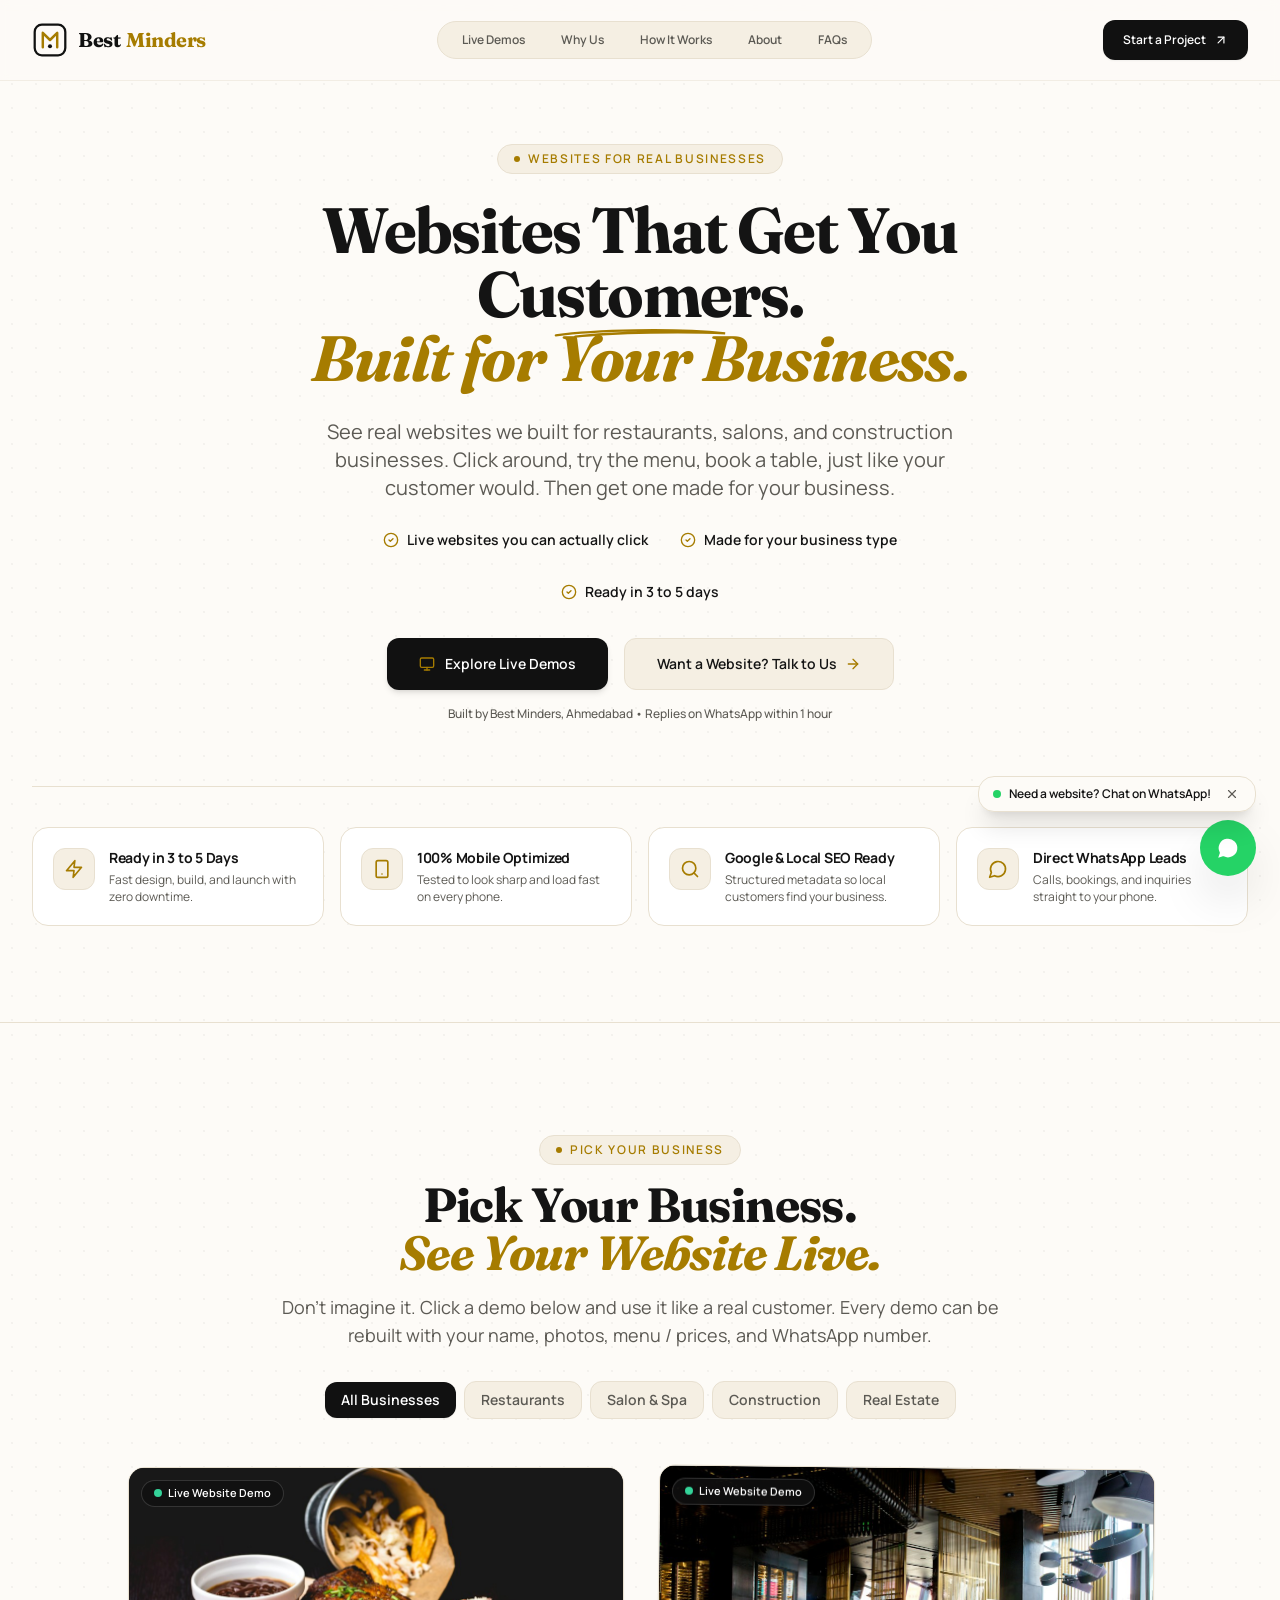
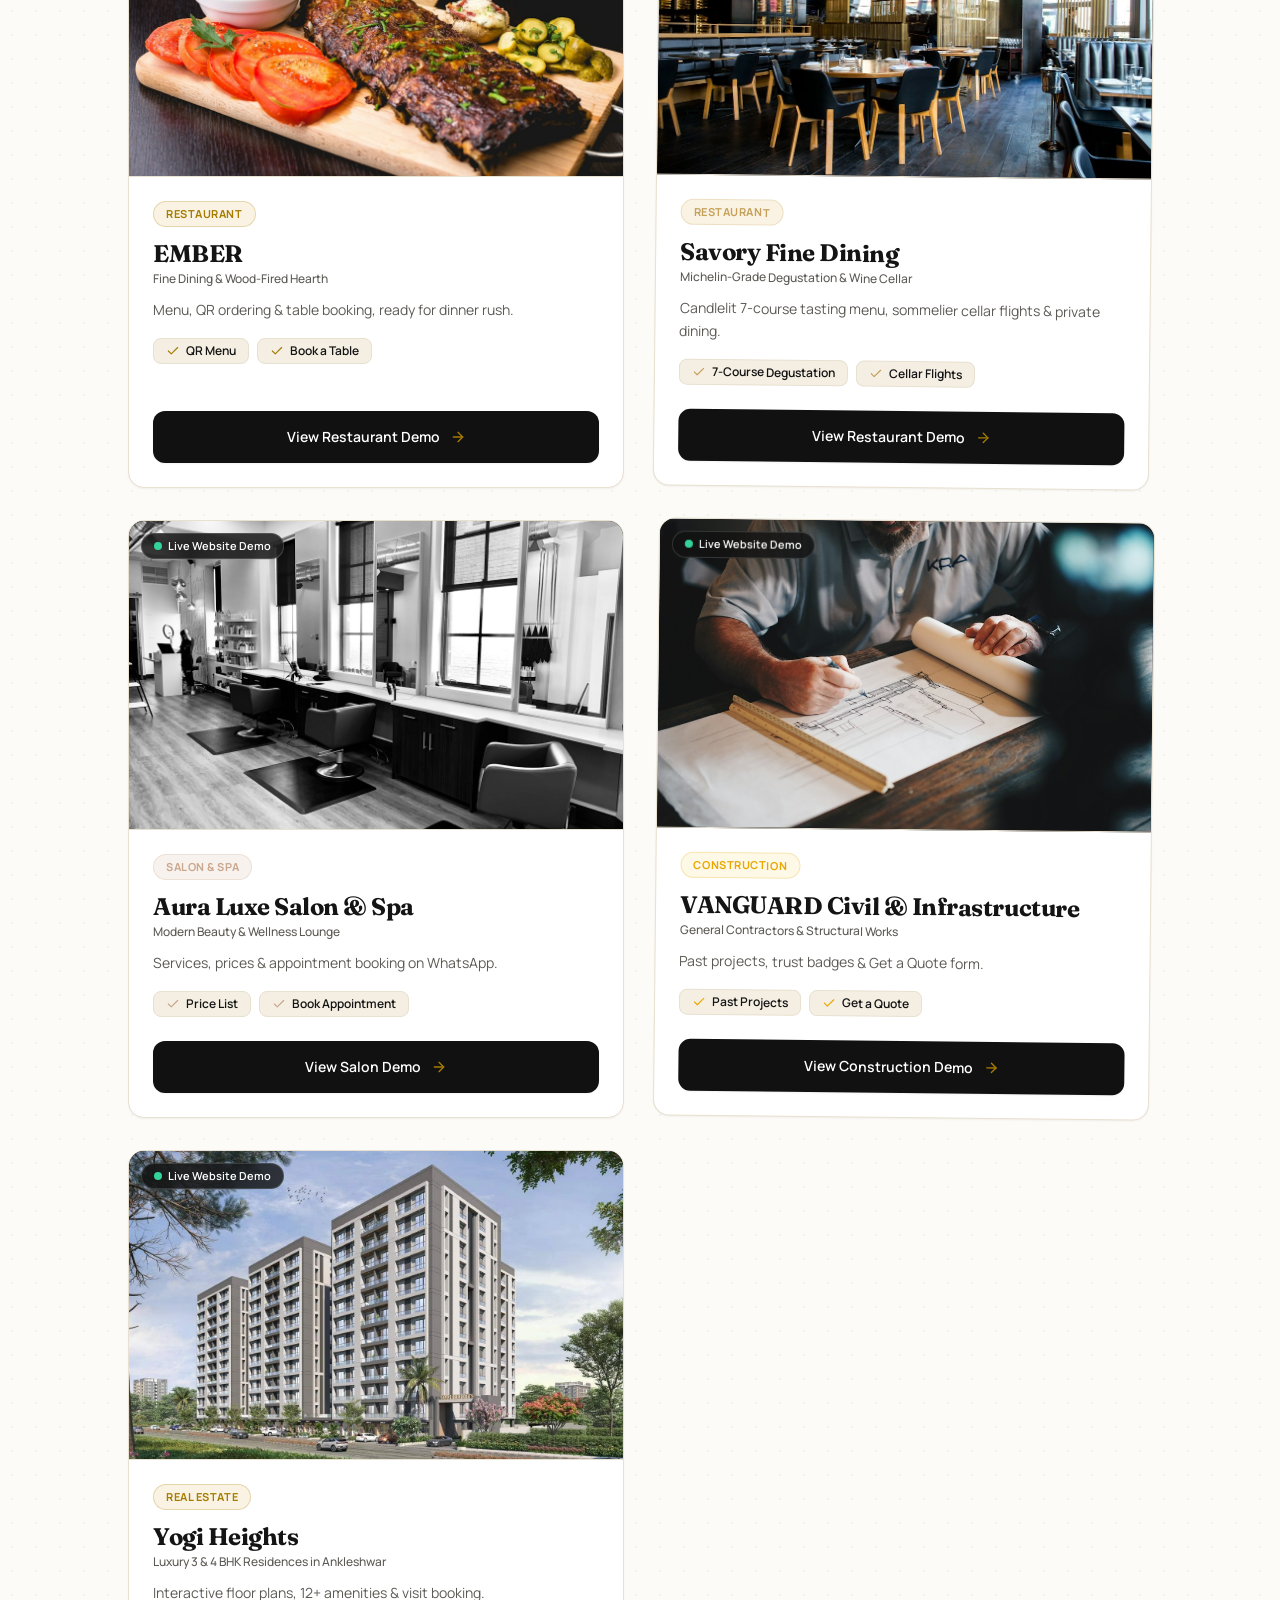
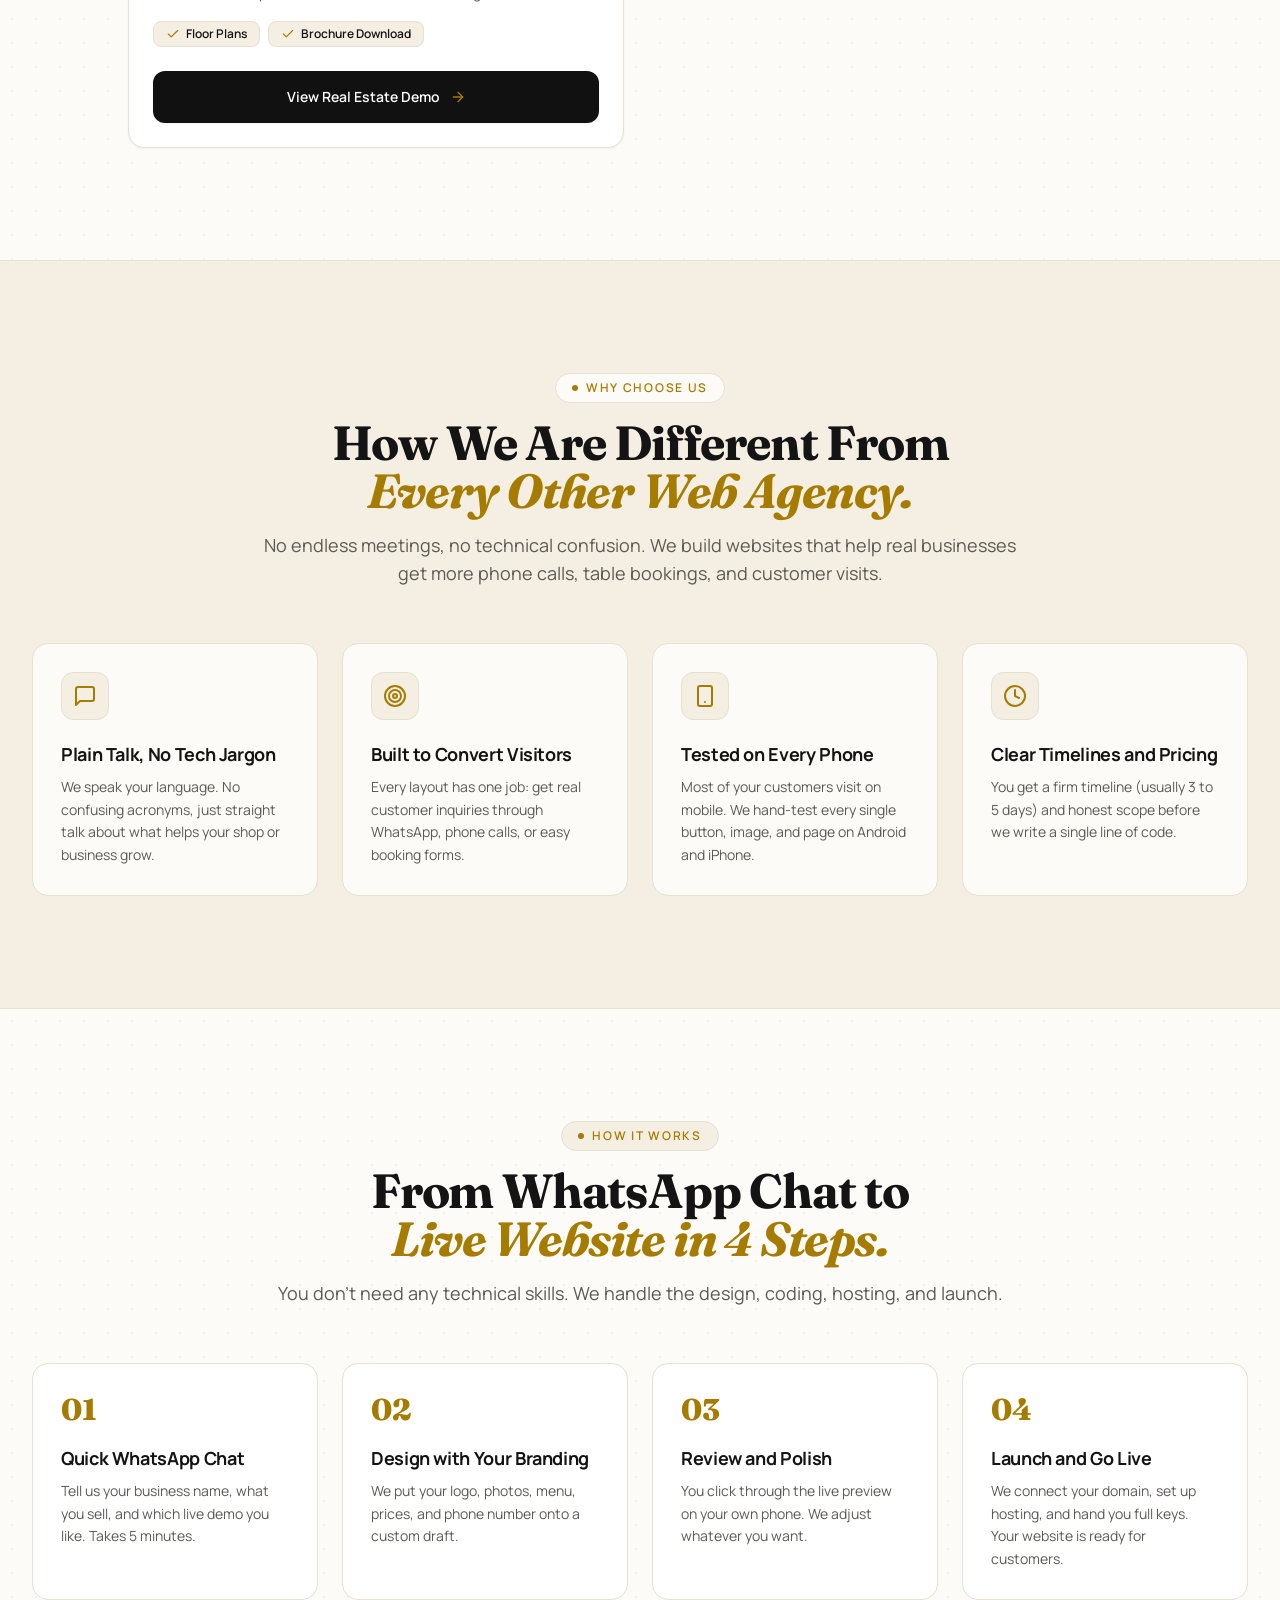
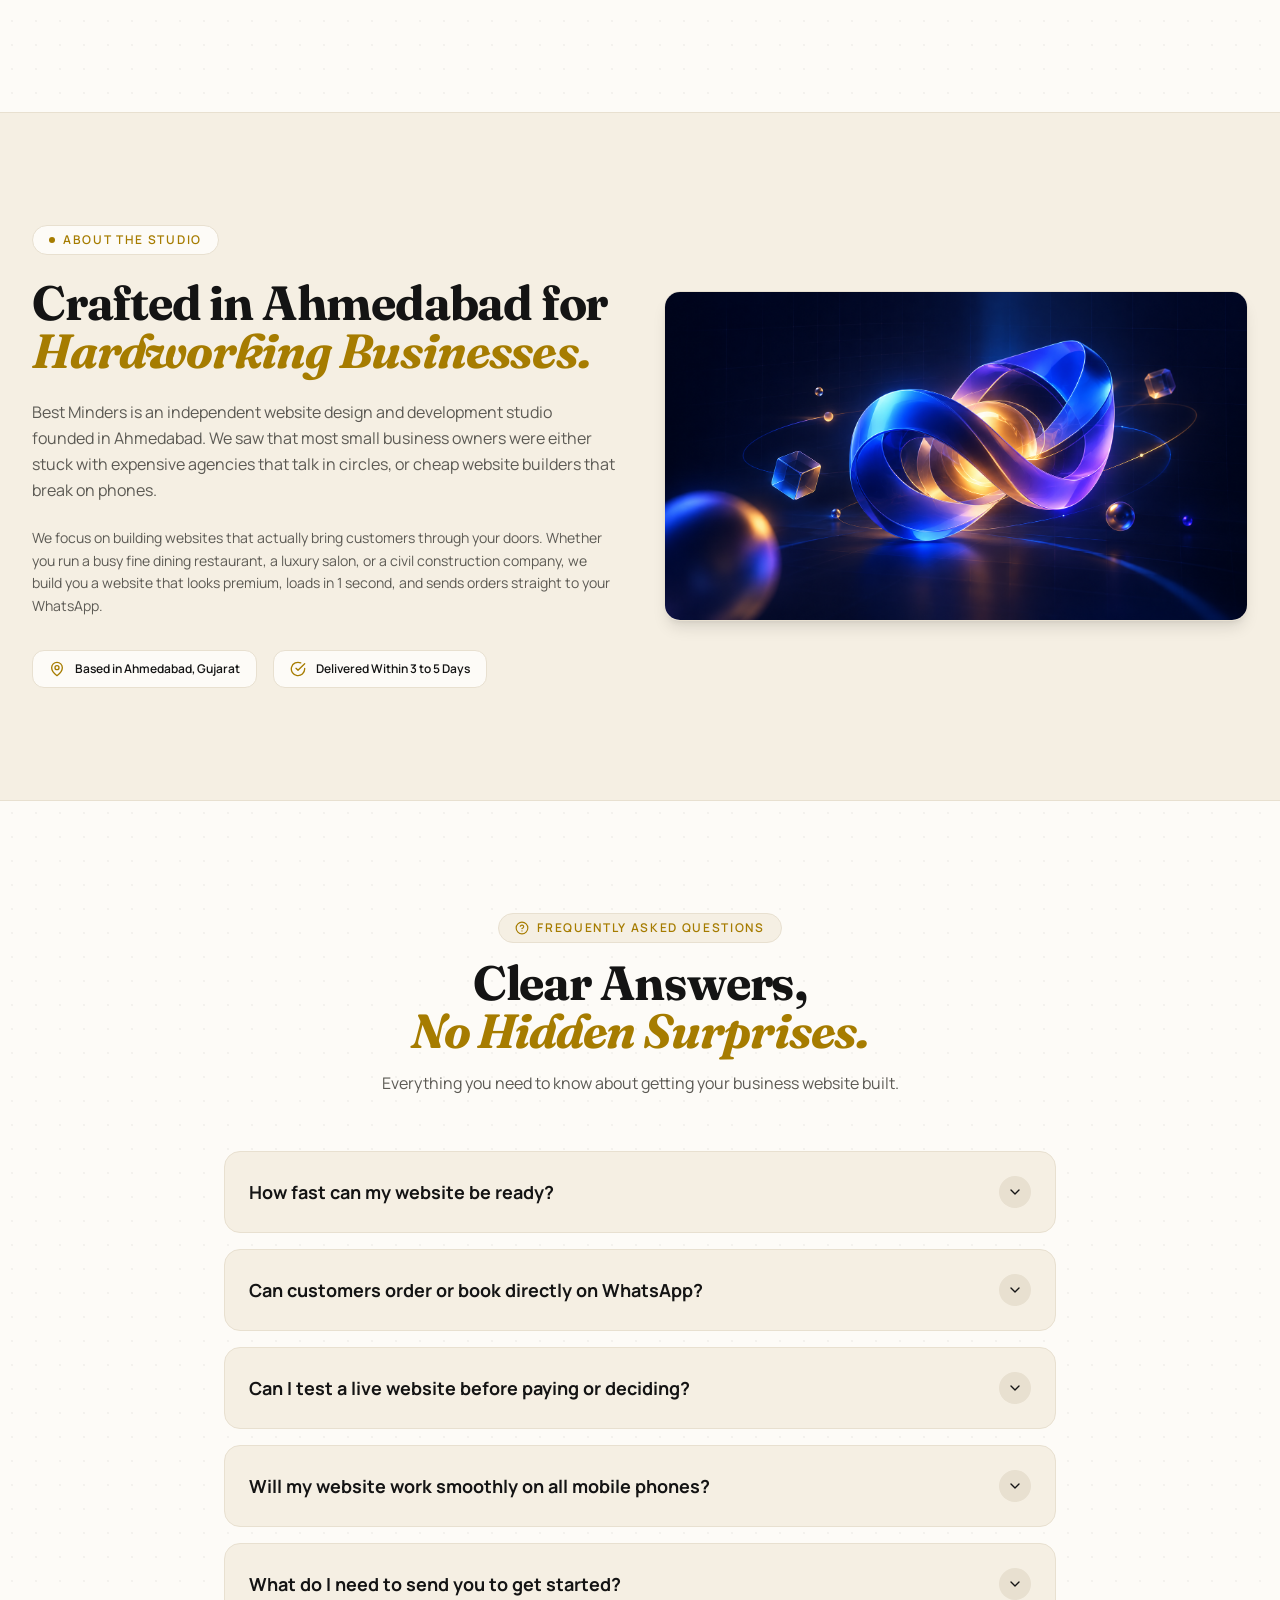
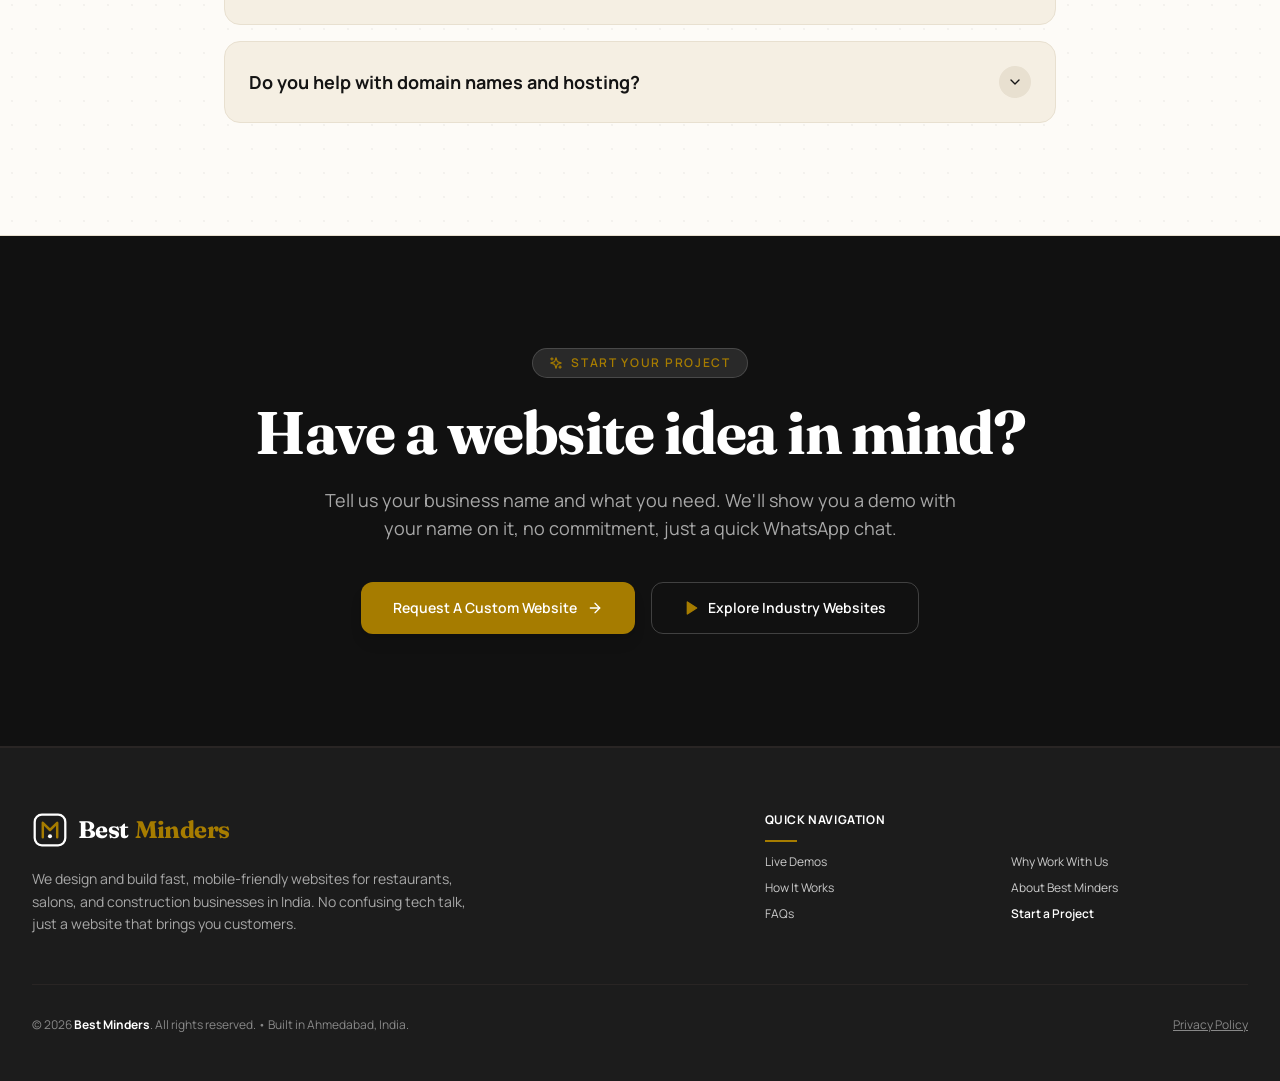
==== commit d74a05bf: "Differentiate restaurant demos: EMBER (Warm Paper White & QR order) vs SAVORY (Nocturne Dark Luxury " ====
--- a/index.html
+++ b/index.html
@@ -46,7 +46,7 @@
         }
       }
     </script>
-    <script type="module" crossorigin src="/assets/index-DoQgzz1g.js"></script>
+    <script type="module" crossorigin src="/assets/index-B5_Ia4Cq.js"></script>
     <link rel="stylesheet" crossorigin href="/assets/index-BWaOO0uV.css">
   </head>
   <body class="bg-[#FDFBF7] text-[#141414] font-sans antialiased selection:bg-[#A67C00] selection:text-white overflow-x-hidden">
